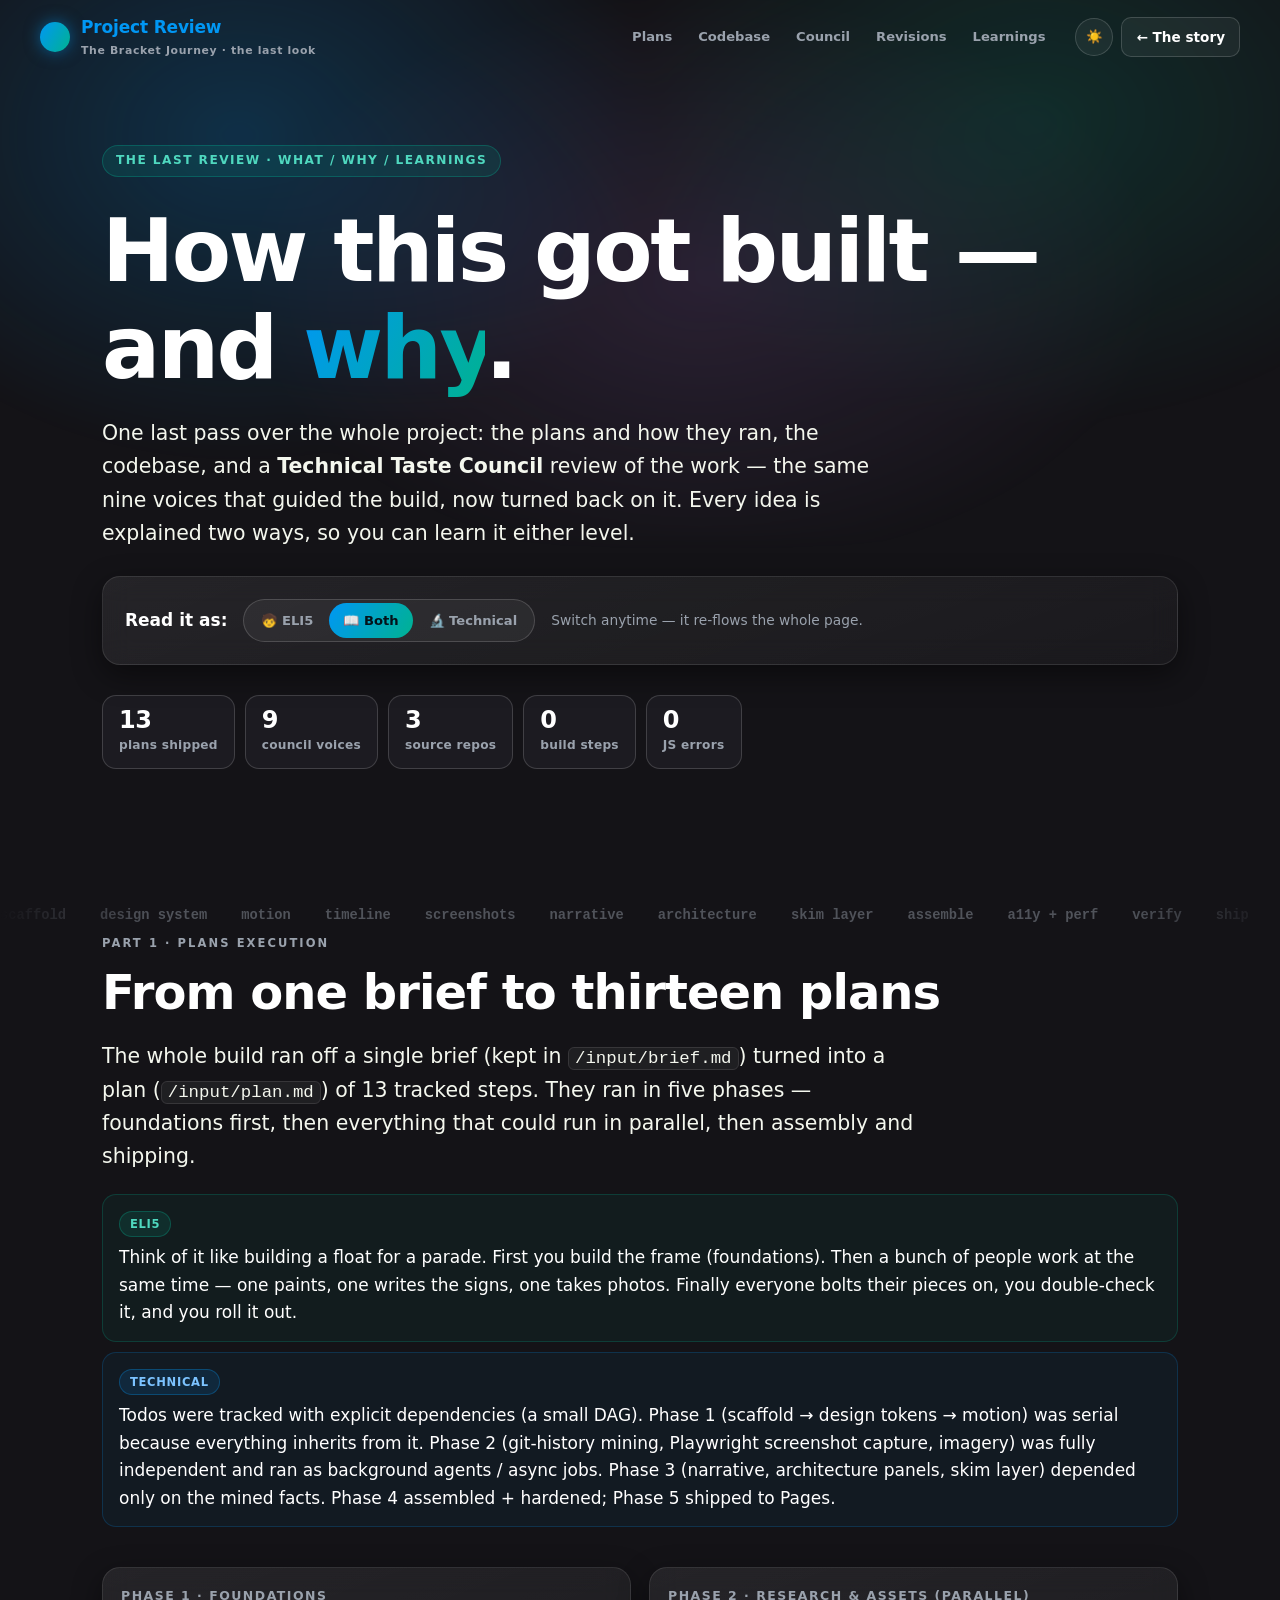
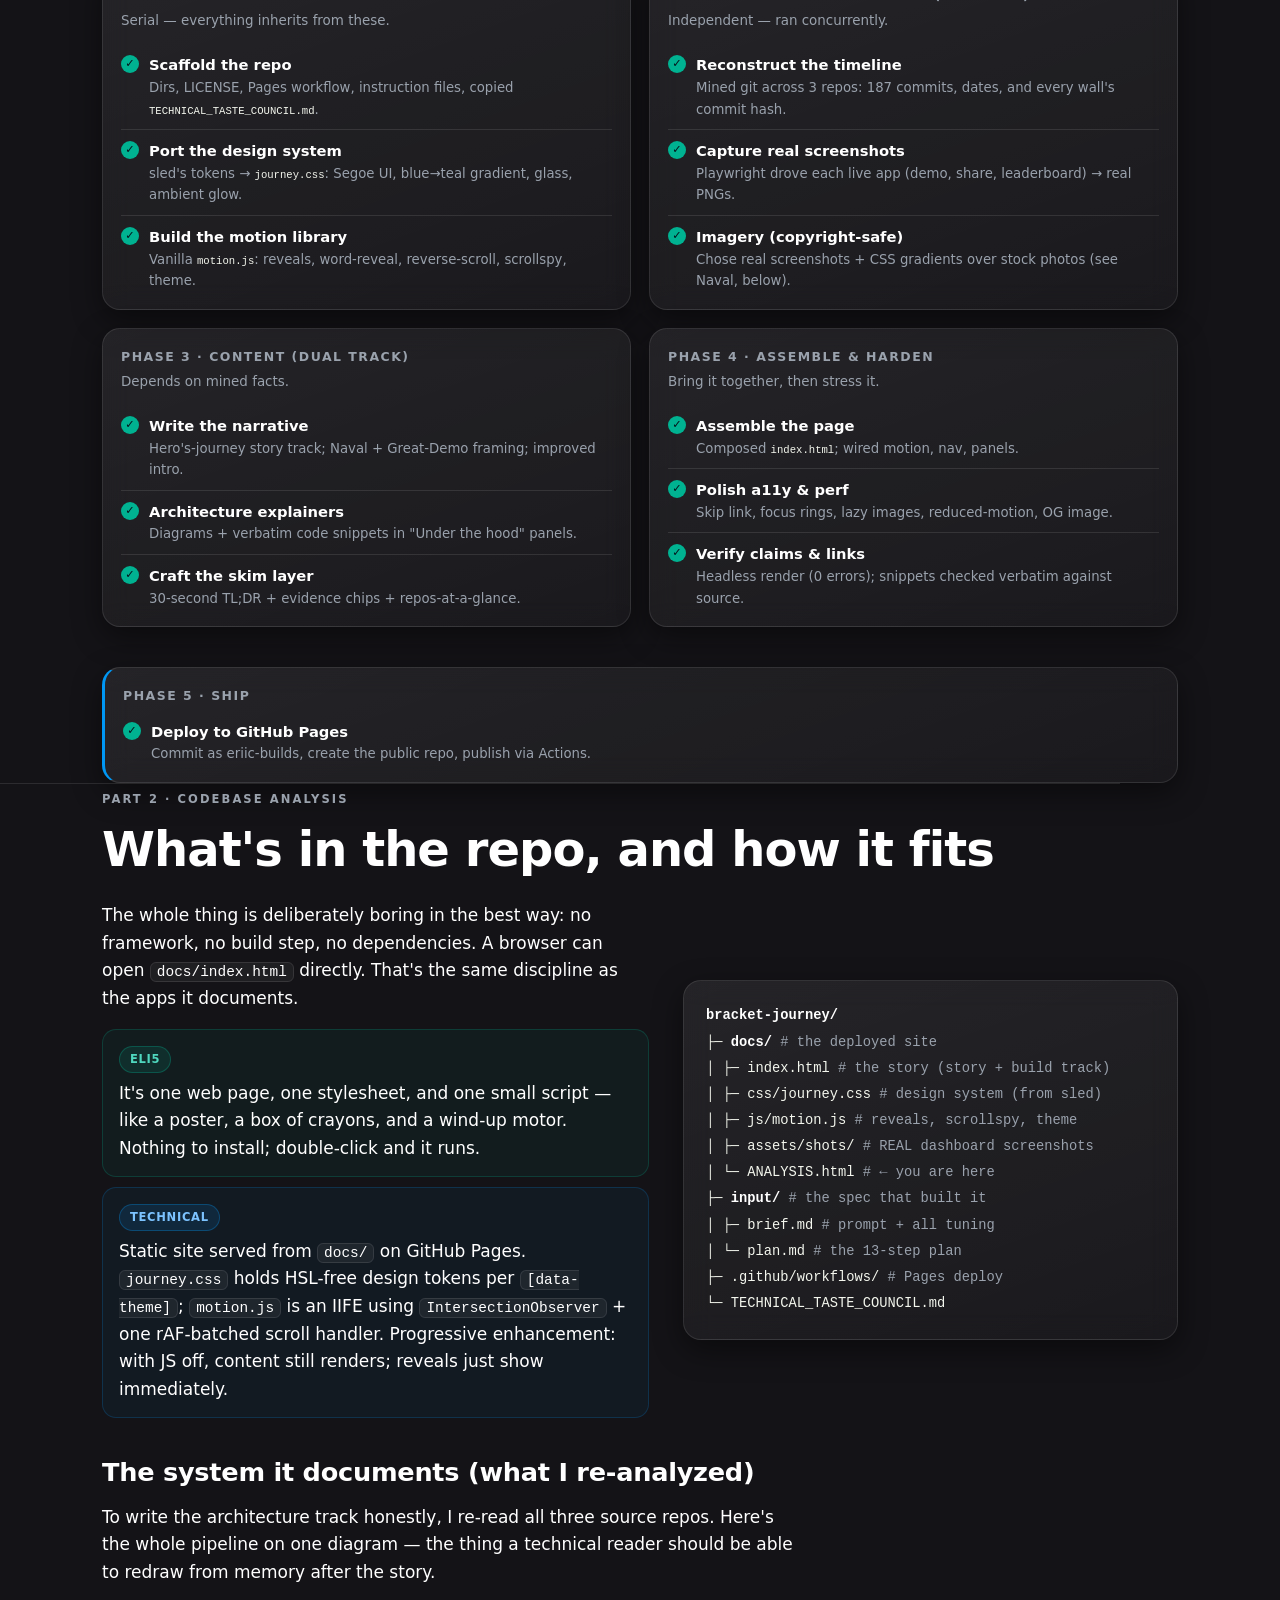
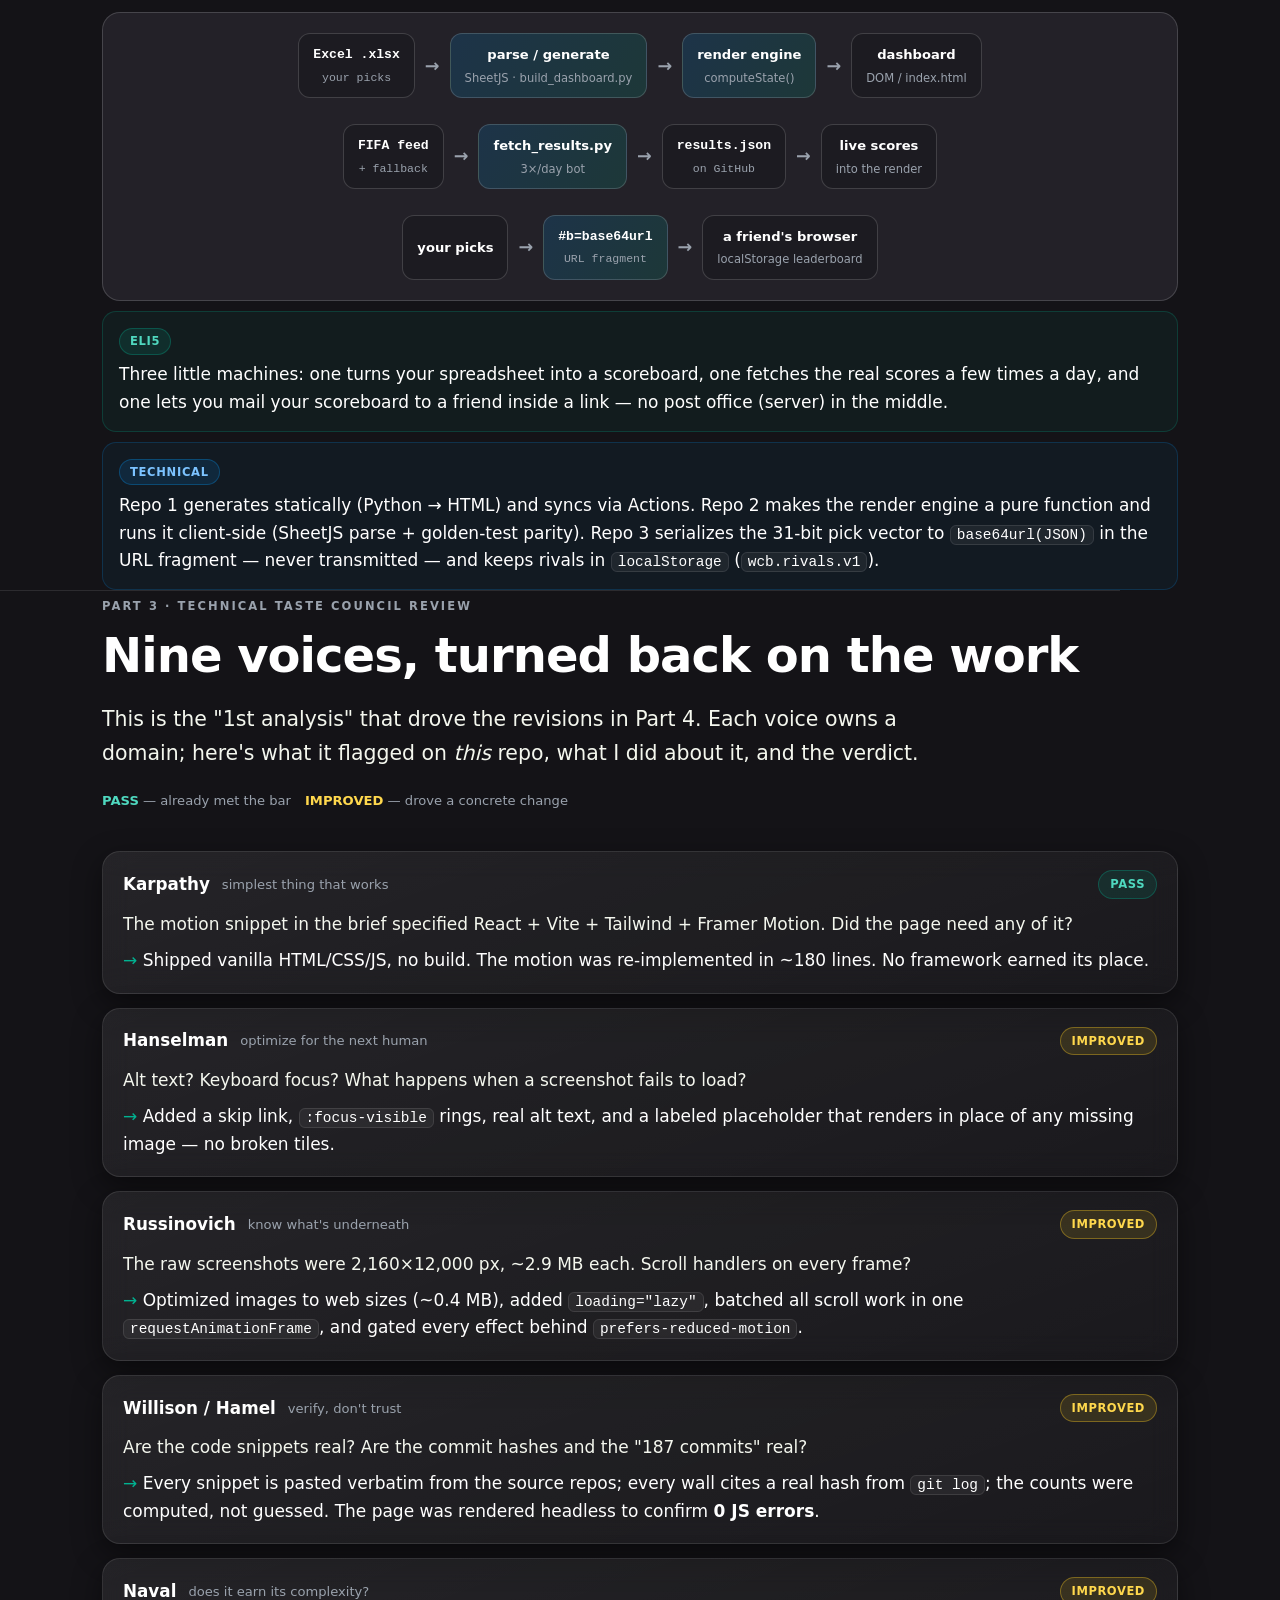
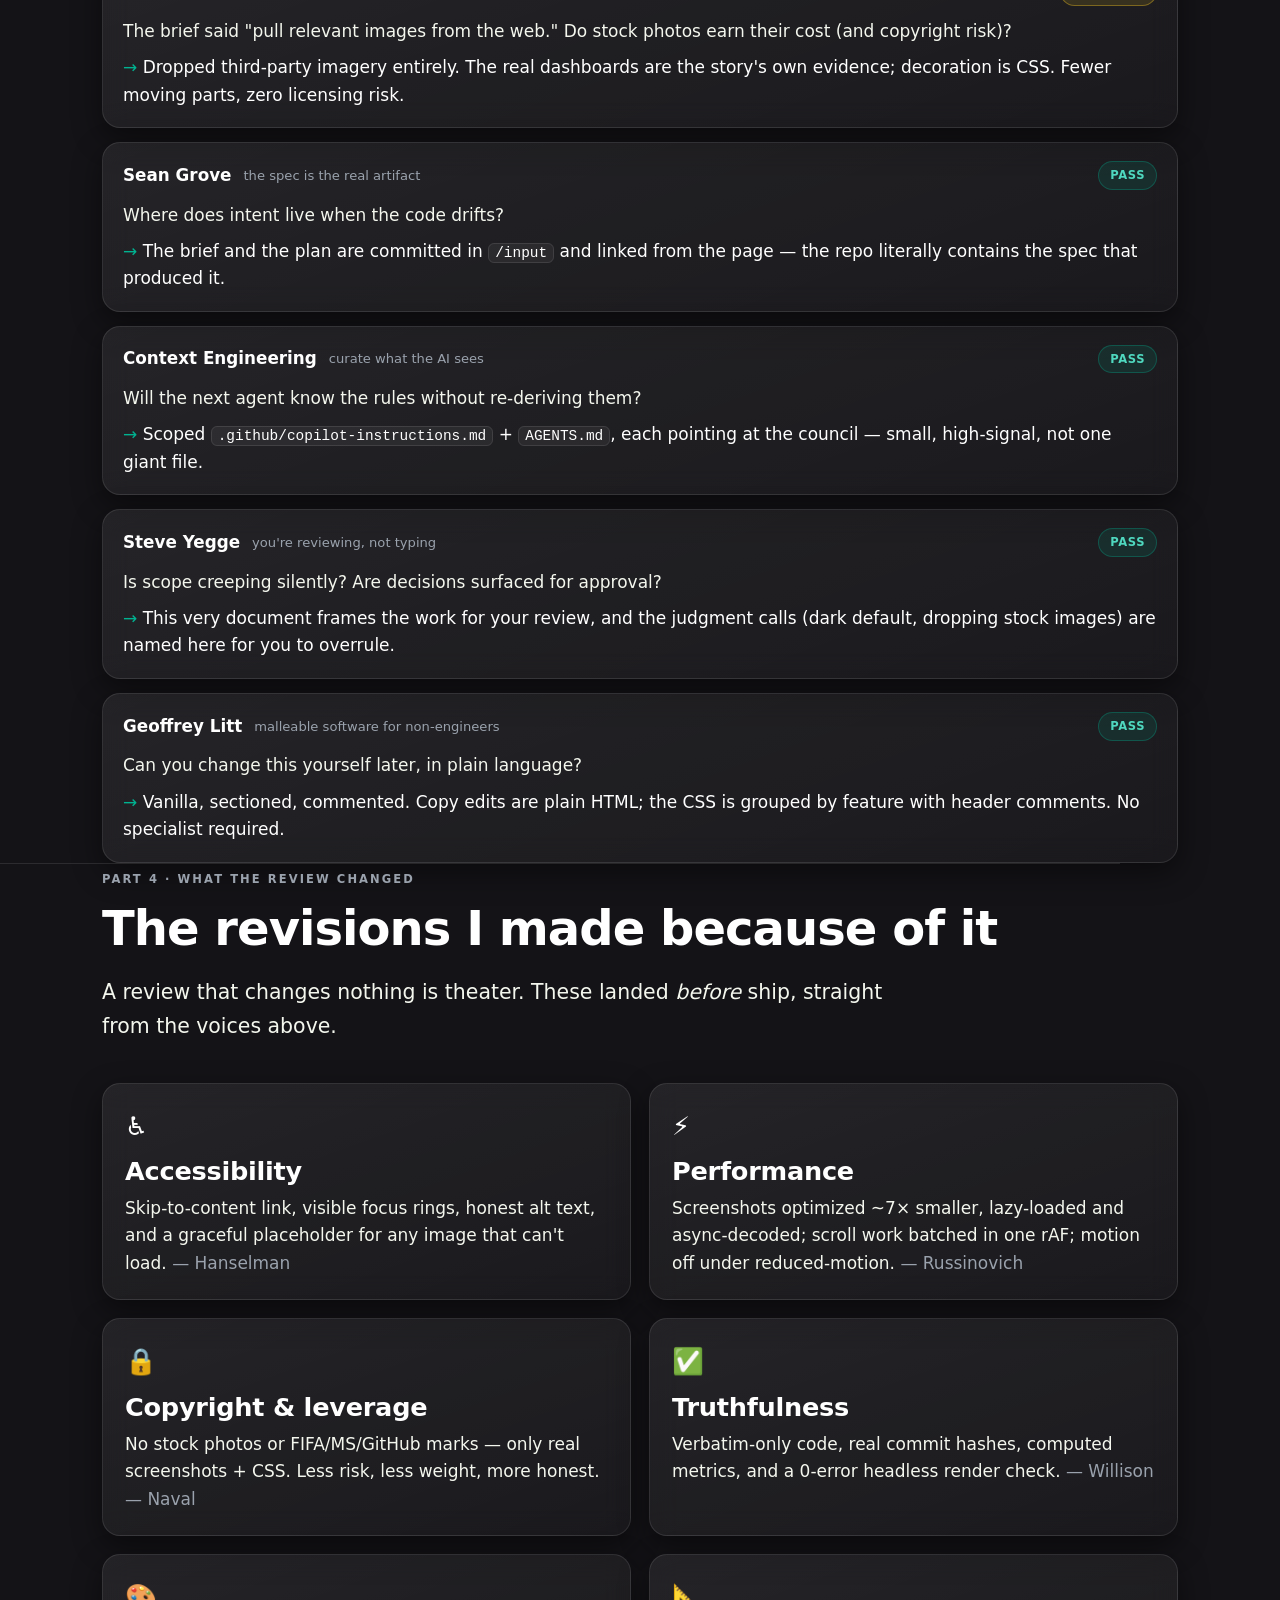
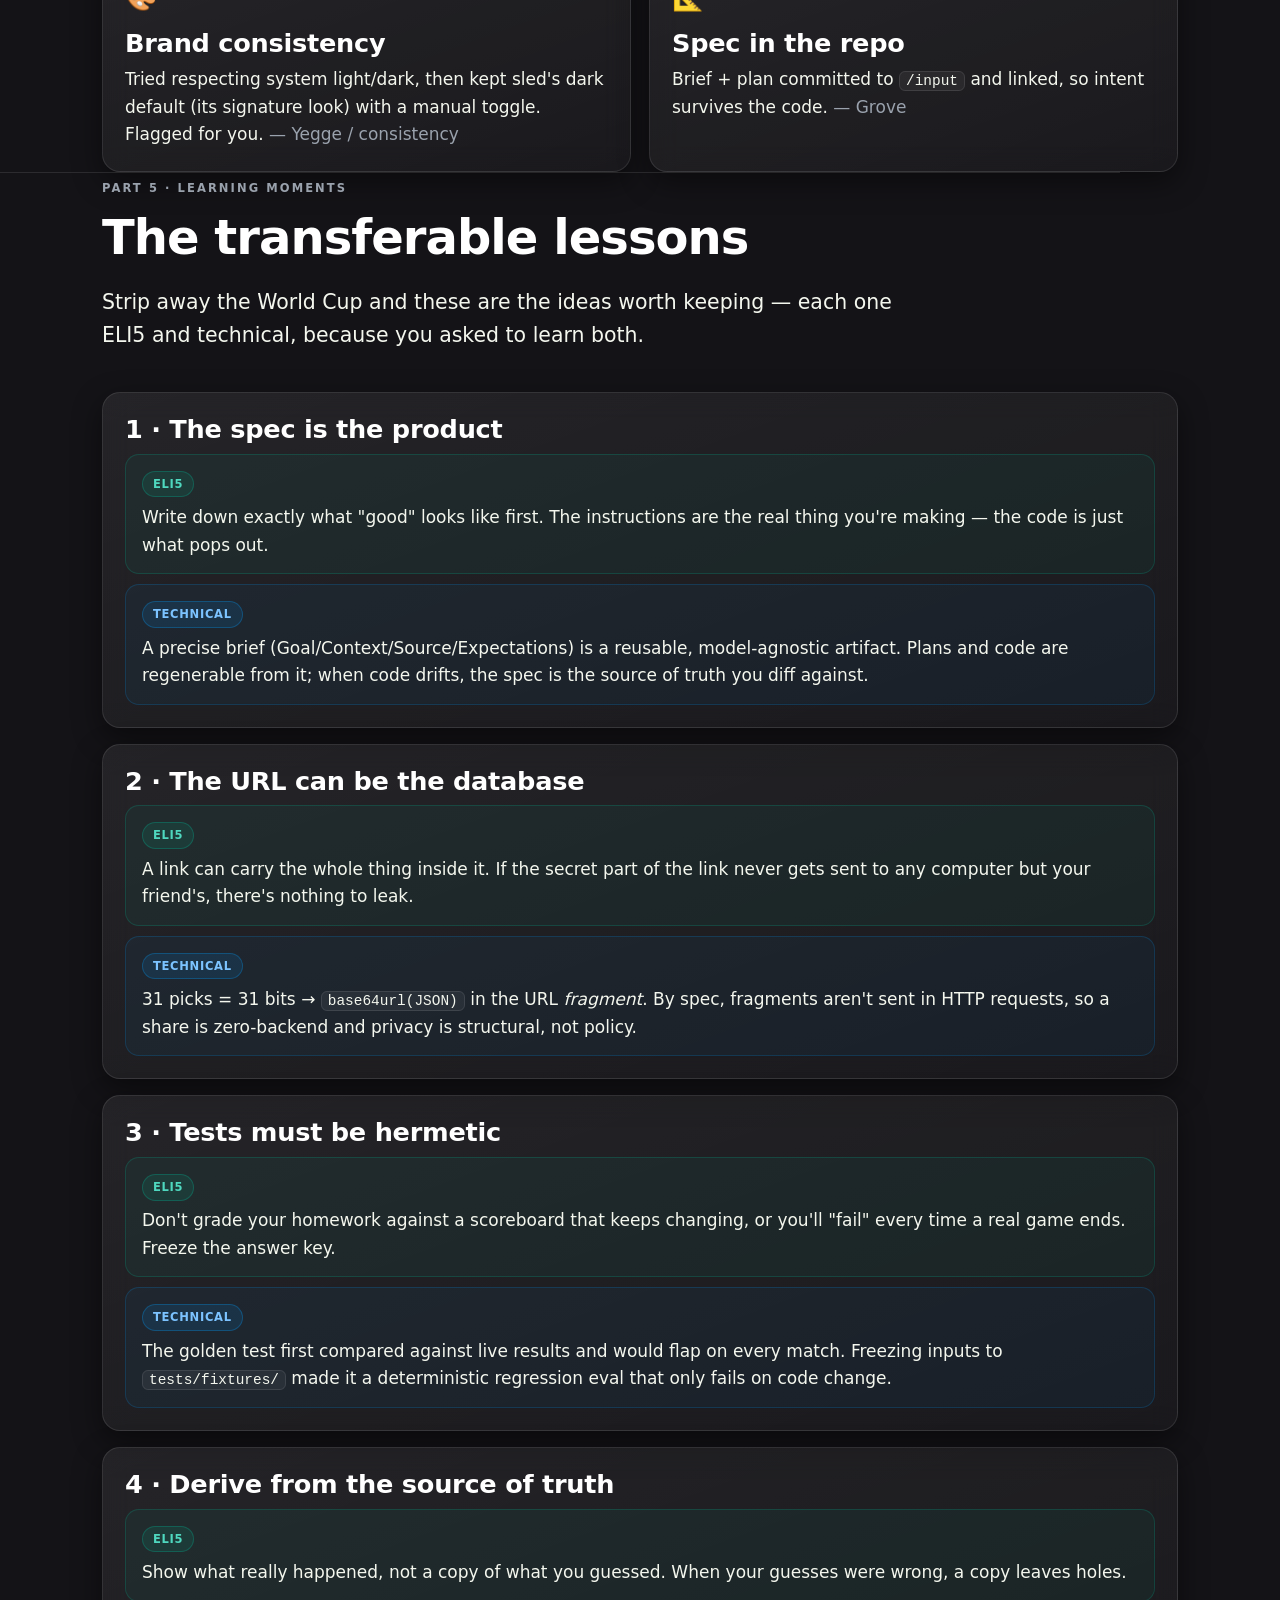
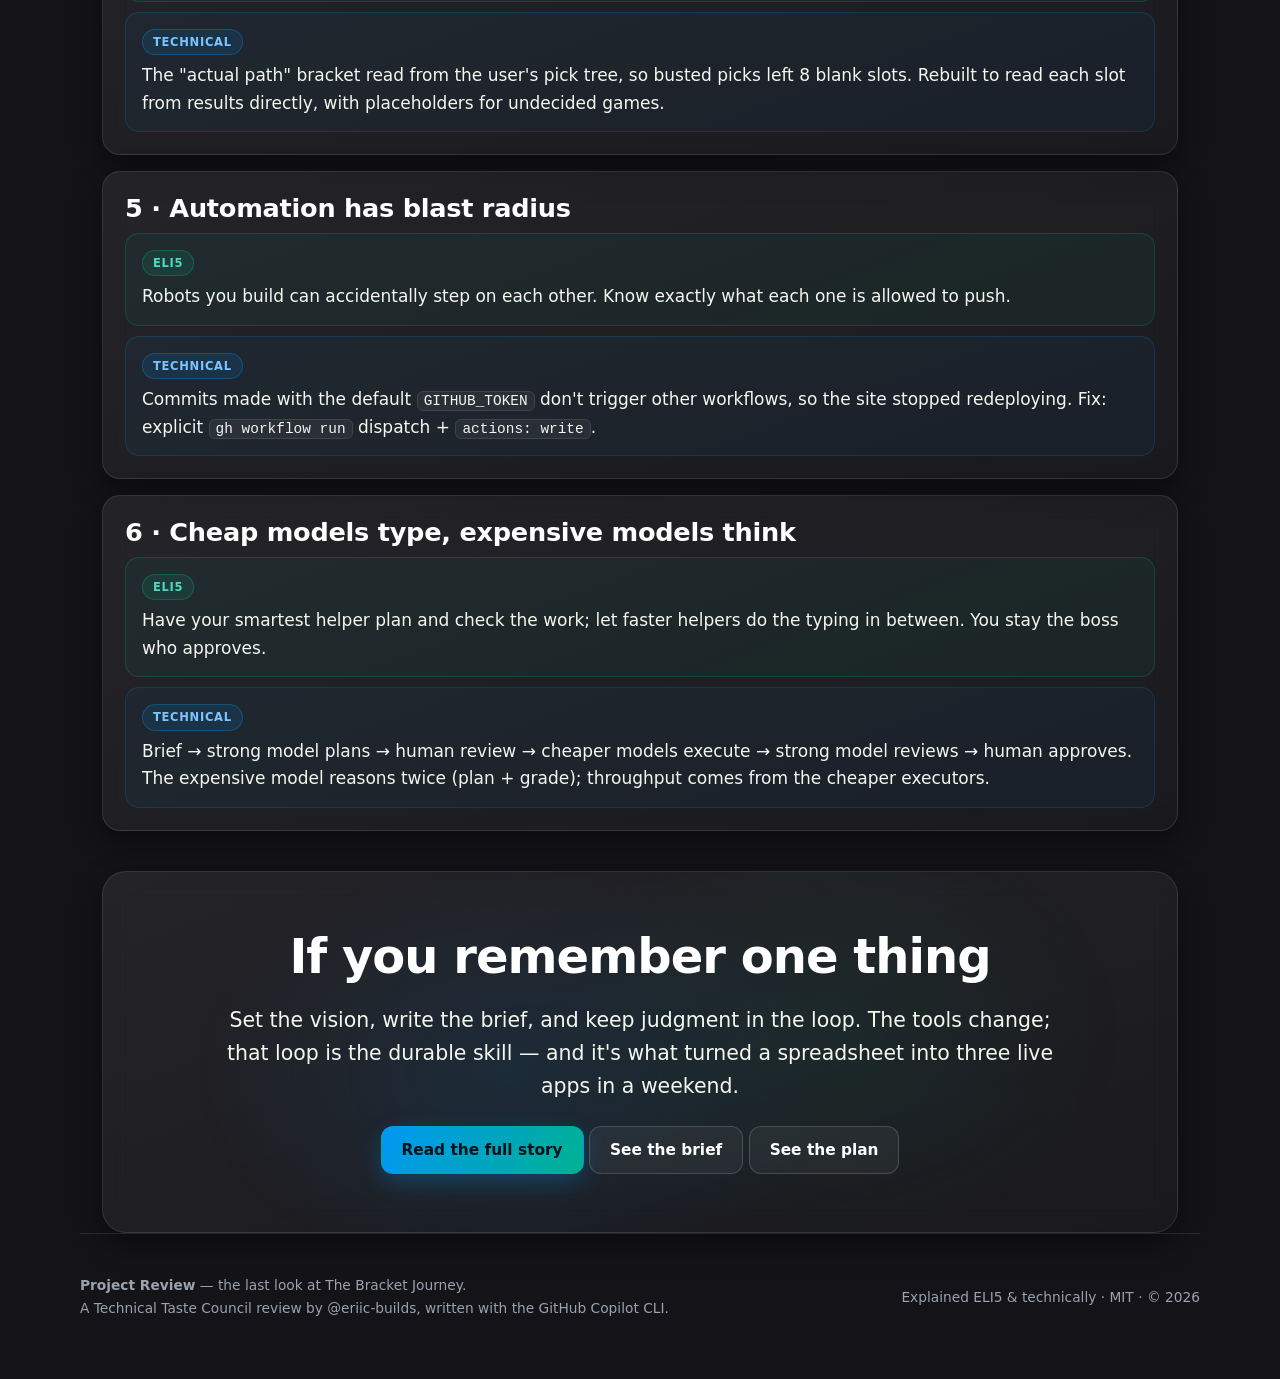
==== docs/ANALYSIS.html @ 43ed0bea "The Bracket Journey — a build story + architecture explainer A single-page, no-build site (GitHub Pa" ====
<!DOCTYPE html>
<html lang="en" data-theme="dark">
<head>
<meta charset="utf-8">
<meta name="viewport" content="width=device-width,initial-scale=1">
<title>Project Review — how The Bracket Journey was built (and why)</title>
<meta name="description" content="A Technical Taste Council review of the bracket-journey build: the plans, the codebase, what changed and why — explained ELI5 and technically.">
<link rel="icon" href="data:image/svg+xml,<svg xmlns=%22http://www.w3.org/2000/svg%22 viewBox=%220 0 100 100%22><text y=%22.9em%22 font-size=%2290%22>🔍</text></svg>">
<link rel="stylesheet" href="css/journey.css">
<style>
/* ---- analysis-only extras (design system comes from journey.css) ---- */
.modebar{display:inline-flex;gap:2px;background:var(--hover);border:1px solid var(--border2);border-radius:999px;padding:3px}
.modebar button{font:inherit;font-weight:700;font-size:.82rem;color:var(--muted);background:transparent;border:0;padding:7px 14px;border-radius:999px;cursor:pointer;transition:.15s}
.modebar button.on{color:#04121a;background:var(--grad)}
body.m-eli5 .tech{display:none}
body.m-tech .eli5{display:none}
.lens{display:inline-flex;align-items:center;gap:7px;font-size:.72rem;font-weight:800;letter-spacing:.06em;text-transform:uppercase;padding:3px 10px;border-radius:999px}
.lens.e{color:var(--win-ink);background:rgba(0,178,145,.12);border:1px solid rgba(0,178,145,.3)}
.lens.t{color:#7cc3ff;background:rgba(0,151,244,.12);border:1px solid rgba(0,151,244,.3)}
.eli5,.tech{border-radius:14px;padding:14px 16px;margin-top:10px}
.eli5{background:rgba(0,178,145,.06);border:1px solid rgba(0,178,145,.22)}
.tech{background:rgba(0,151,244,.05);border:1px solid rgba(0,151,244,.2)}
.eli5 p,.tech p{margin:.4em 0 0}
/* phases */
.phase{border-radius:var(--radius);padding:18px 18px 8px}
.phase h4{margin:0 0 4px;font-size:.78rem;letter-spacing:.12em;text-transform:uppercase;color:var(--muted)}
.phase .pnote{color:var(--muted);font-size:.84rem;margin:0 0 12px}
.todo{display:flex;align-items:flex-start;gap:10px;padding:9px 0;border-top:1px solid var(--border)}
.todo:first-of-type{border-top:0}
.todo .dot{width:18px;height:18px;border-radius:50%;flex:0 0 auto;margin-top:2px;display:grid;place-items:center;font-size:.7rem;font-weight:800}
.todo .dot.done{background:var(--win);color:#04121a}
.todo .tt{font-weight:700;font-size:.92rem}
.todo .td{color:var(--muted);font-size:.83rem}
.todo code{font-family:var(--mono);font-size:.8em;color:var(--text2)}
/* review cards */
.review{padding:18px 20px;border-radius:var(--radius)}
.review+.review{margin-top:14px}
.review .rh{display:flex;align-items:center;gap:12px;flex-wrap:wrap}
.review .rh b{font-size:1.05rem}
.review .dom{color:var(--muted);font-size:.82rem}
.verdict{margin-left:auto;font-size:.72rem;font-weight:800;letter-spacing:.05em;text-transform:uppercase;padding:4px 11px;border-radius:999px}
.verdict.pass{color:var(--win-ink);background:rgba(0,178,145,.12);border:1px solid rgba(0,178,145,.3)}
.verdict.improved{color:var(--gold-ink);background:rgba(255,206,32,.12);border:1px solid rgba(255,206,32,.35)}
.review .said{margin:.7em 0 0;color:var(--text2)}
.review .did{margin:.5em 0 0}
.review .did::before{content:"→ ";color:var(--win)}
.legend2{display:flex;gap:14px;flex-wrap:wrap;margin-top:10px;font-size:.82rem;color:var(--muted)}
.filemap{font-family:var(--mono);font-size:.86rem;line-height:1.9;color:var(--text2)}
.filemap .c{color:var(--muted)}
.filemap b{color:var(--text)}
</style>
</head>
<body class="m-both">
<a class="skip" href="#plans">Skip to the review</a>

<nav class="nav" aria-label="Section navigation">
  <a class="brand" href="#top"><span class="orb" aria-hidden="true"></span>
    <span>Project Review<small>The Bracket Journey · the last look</small></span></a>
  <div class="dots">
    <a href="#plans">Plans</a><a href="#codebase">Codebase</a><a href="#council">Council</a>
    <a href="#revisions">Revisions</a><a href="#learn">Learnings</a>
  </div>
  <div class="navcta">
    <button id="themeBtn" class="iconbtn" type="button" aria-label="Toggle theme">☀️</button>
    <a class="btn ghost sm" href="index.html">← The story</a>
  </div>
</nav>

<!-- HERO -->
<header class="hero wrap" id="top">
  <div class="reveal in">
    <span class="kicker">The last review · what / why / learnings</span>
    <h1 class="mt2">How this got built — and <span class="grad-text">why</span>.</h1>
    <p class="lede maxch">One last pass over the whole project: the plans and how they ran, the
    codebase, and a <b>Technical Taste Council</b> review of the work — the same nine voices that
    guided the build, now turned back on it. Every idea is explained two ways, so you can learn it
    either level.</p>

    <div class="glass card mt2" style="display:flex;align-items:center;gap:16px;flex-wrap:wrap">
      <span style="font-weight:700">Read it as:</span>
      <div class="modebar" role="tablist" aria-label="Explanation depth">
        <button data-mode="eli5" type="button">🧒 ELI5</button>
        <button data-mode="both" class="on" type="button">📖 Both</button>
        <button data-mode="tech" type="button">🔬 Technical</button>
      </div>
      <span class="muted" style="font-size:.86rem">Switch anytime — it re-flows the whole page.</span>
    </div>

    <div class="herostats mt3">
      <div class="stat"><b>13</b><span>plans shipped</span></div>
      <div class="stat"><b>9</b><span>council voices</span></div>
      <div class="stat"><b>3</b><span>source repos</span></div>
      <div class="stat"><b>0</b><span>build steps</span></div>
      <div class="stat"><b>0</b><span>JS errors</span></div>
    </div>
  </div>
</header>

<div class="reverse-strip" aria-hidden="true"><div class="track" data-speed="0.1">
  <span>scaffold</span><span>design system</span><span>motion</span><span>timeline</span>
  <span>screenshots</span><span>narrative</span><span>architecture</span><span>skim layer</span>
  <span>assemble</span><span>a11y + perf</span><span>verify</span><span>ship</span>
  <span>scaffold</span><span>design system</span><span>motion</span><span>timeline</span>
  <span>screenshots</span><span>narrative</span><span>architecture</span><span>skim layer</span>
  <span>assemble</span><span>a11y + perf</span><span>verify</span><span>ship</span>
</div></div>

<!-- ============ PLANS EXECUTION ============ -->
<section class="wrap" id="plans">
  <span class="section-label reveal">Part 1 · Plans execution</span>
  <h2 class="reveal">From one brief to thirteen plans</h2>
  <p class="lede maxch reveal">The whole build ran off a single brief (kept in <code class="inline">/input/brief.md</code>)
  turned into a plan (<code class="inline">/input/plan.md</code>) of 13 tracked steps. They ran in
  five phases — foundations first, then everything that could run in parallel, then assembly and
  shipping.</p>

  <div class="eli5 reveal"><span class="lens e">ELI5</span>
    <p>Think of it like building a float for a parade. First you build the frame (foundations).
    Then a bunch of people work at the same time — one paints, one writes the signs, one takes
    photos. Finally everyone bolts their pieces on, you double-check it, and you roll it out.</p></div>
  <div class="tech reveal"><span class="lens t">Technical</span>
    <p>Todos were tracked with explicit dependencies (a small DAG). Phase 1 (scaffold → design
    tokens → motion) was serial because everything inherits from it. Phase 2 (git-history mining,
    Playwright screenshot capture, imagery) was fully independent and ran as background agents /
    async jobs. Phase 3 (narrative, architecture panels, skim layer) depended only on the mined
    facts. Phase 4 assembled + hardened; Phase 5 shipped to Pages.</p></div>

  <div class="grid g2 mt3">
    <div class="phase glass reveal">
      <h4>Phase 1 · Foundations</h4><p class="pnote">Serial — everything inherits from these.</p>
      <div class="todo"><span class="dot done">✓</span><div><div class="tt">Scaffold the repo</div><div class="td">Dirs, LICENSE, Pages workflow, instruction files, copied <code>TECHNICAL_TASTE_COUNCIL.md</code>.</div></div></div>
      <div class="todo"><span class="dot done">✓</span><div><div class="tt">Port the design system</div><div class="td">sled's tokens → <code>journey.css</code>: Segoe UI, blue→teal gradient, glass, ambient glow.</div></div></div>
      <div class="todo"><span class="dot done">✓</span><div><div class="tt">Build the motion library</div><div class="td">Vanilla <code>motion.js</code>: reveals, word-reveal, reverse-scroll, scrollspy, theme.</div></div></div>
    </div>
    <div class="phase glass reveal d1">
      <h4>Phase 2 · Research &amp; assets (parallel)</h4><p class="pnote">Independent — ran concurrently.</p>
      <div class="todo"><span class="dot done">✓</span><div><div class="tt">Reconstruct the timeline</div><div class="td">Mined git across 3 repos: 187 commits, dates, and every wall's commit hash.</div></div></div>
      <div class="todo"><span class="dot done">✓</span><div><div class="tt">Capture real screenshots</div><div class="td">Playwright drove each live app (demo, share, leaderboard) → real PNGs.</div></div></div>
      <div class="todo"><span class="dot done">✓</span><div><div class="tt">Imagery (copyright-safe)</div><div class="td">Chose real screenshots + CSS gradients over stock photos (see Naval, below).</div></div></div>
    </div>
    <div class="phase glass reveal">
      <h4>Phase 3 · Content (dual track)</h4><p class="pnote">Depends on mined facts.</p>
      <div class="todo"><span class="dot done">✓</span><div><div class="tt">Write the narrative</div><div class="td">Hero's-journey story track; Naval + Great-Demo framing; improved intro.</div></div></div>
      <div class="todo"><span class="dot done">✓</span><div><div class="tt">Architecture explainers</div><div class="td">Diagrams + verbatim code snippets in "Under the hood" panels.</div></div></div>
      <div class="todo"><span class="dot done">✓</span><div><div class="tt">Craft the skim layer</div><div class="td">30-second TL;DR + evidence chips + repos-at-a-glance.</div></div></div>
    </div>
    <div class="phase glass reveal d1">
      <h4>Phase 4 · Assemble &amp; harden</h4><p class="pnote">Bring it together, then stress it.</p>
      <div class="todo"><span class="dot done">✓</span><div><div class="tt">Assemble the page</div><div class="td">Composed <code>index.html</code>; wired motion, nav, panels.</div></div></div>
      <div class="todo"><span class="dot done">✓</span><div><div class="tt">Polish a11y &amp; perf</div><div class="td">Skip link, focus rings, lazy images, reduced-motion, OG image.</div></div></div>
      <div class="todo"><span class="dot done">✓</span><div><div class="tt">Verify claims &amp; links</div><div class="td">Headless render (0 errors); snippets checked verbatim against source.</div></div></div>
    </div>
  </div>
  <div class="phase glass reveal mt3" style="border-left:3px solid var(--blue)">
    <h4>Phase 5 · Ship</h4>
    <div class="todo"><span class="dot done">✓</span><div><div class="tt">Deploy to GitHub Pages</div><div class="td">Commit as eriic-builds, create the public repo, publish via Actions.</div></div></div>
  </div>
</section>

<hr class="hr wrap">

<!-- ============ CODEBASE ANALYSIS ============ -->
<section class="wrap" id="codebase">
  <span class="section-label reveal">Part 2 · Codebase analysis</span>
  <h2 class="reveal">What's in the repo, and how it fits</h2>

  <div class="split mt2">
    <div class="reveal">
      <p class="mt0">The whole thing is deliberately boring in the best way: no framework, no
      build step, no dependencies. A browser can open <code class="inline">docs/index.html</code>
      directly. That's the same discipline as the apps it documents.</p>
      <div class="eli5"><span class="lens e">ELI5</span><p>It's one web page, one stylesheet, and
      one small script — like a poster, a box of crayons, and a wind-up motor. Nothing to install;
      double-click and it runs.</p></div>
      <div class="tech"><span class="lens t">Technical</span><p>Static site served from
      <code class="inline">docs/</code> on GitHub Pages. <code class="inline">journey.css</code>
      holds HSL-free design tokens per <code class="inline">[data-theme]</code>;
      <code class="inline">motion.js</code> is an IIFE using <code class="inline">IntersectionObserver</code>
      + one rAF-batched scroll handler. Progressive enhancement: with JS off, content still renders;
      reveals just show immediately.</p></div>
    </div>
    <div class="glass card reveal d1">
      <div class="filemap">
<b>bracket-journey/</b><br>
├─ <b>docs/</b>              <span class="c"># the deployed site</span><br>
│  ├─ index.html       <span class="c"># the story (story + build track)</span><br>
│  ├─ css/journey.css  <span class="c"># design system (from sled)</span><br>
│  ├─ js/motion.js     <span class="c"># reveals, scrollspy, theme</span><br>
│  ├─ assets/shots/    <span class="c"># REAL dashboard screenshots</span><br>
│  └─ ANALYSIS.html    <span class="c"># ← you are here</span><br>
├─ <b>input/</b>             <span class="c"># the spec that built it</span><br>
│  ├─ brief.md         <span class="c"># prompt + all tuning</span><br>
│  └─ plan.md          <span class="c"># the 13-step plan</span><br>
├─ .github/workflows/  <span class="c"># Pages deploy</span><br>
└─ TECHNICAL_TASTE_COUNCIL.md
      </div>
    </div>
  </div>

  <h3 class="mt3 reveal">The system it documents (what I re-analyzed)</h3>
  <p class="maxch reveal">To write the architecture track honestly, I re-read all three source repos.
  Here's the whole pipeline on one diagram — the thing a technical reader should be able to redraw
  from memory after the story.</p>
  <div class="diagram mt2 reveal">
    <div class="flow">
      <div class="node mono">Excel .xlsx<small>your picks</small></div>
      <div class="arrow">→</div>
      <div class="node accent">parse / generate<small>SheetJS · build_dashboard.py</small></div>
      <div class="arrow">→</div>
      <div class="node accent">render engine<small>computeState()</small></div>
      <div class="arrow">→</div>
      <div class="node">dashboard<small>DOM / index.html</small></div>
    </div>
    <div class="flow mt2">
      <div class="node mono">FIFA feed<small>+ fallback</small></div>
      <div class="arrow">→</div>
      <div class="node accent">fetch_results.py<small>3×/day bot</small></div>
      <div class="arrow">→</div>
      <div class="node mono">results.json<small>on GitHub</small></div>
      <div class="arrow">→</div>
      <div class="node">live scores<small>into the render</small></div>
    </div>
    <div class="flow mt2">
      <div class="node">your picks</div>
      <div class="arrow">→</div>
      <div class="node accent mono">#b=base64url<small>URL fragment</small></div>
      <div class="arrow">→</div>
      <div class="node">a friend's browser<small>localStorage leaderboard</small></div>
    </div>
  </div>
  <div class="eli5 reveal"><span class="lens e">ELI5</span><p>Three little machines: one turns your
  spreadsheet into a scoreboard, one fetches the real scores a few times a day, and one lets you
  mail your scoreboard to a friend inside a link — no post office (server) in the middle.</p></div>
  <div class="tech reveal"><span class="lens t">Technical</span><p>Repo 1 generates statically
  (Python → HTML) and syncs via Actions. Repo 2 makes the render engine a pure function and runs
  it client-side (SheetJS parse + golden-test parity). Repo 3 serializes the 31-bit pick vector to
  <code class="inline">base64url(JSON)</code> in the URL fragment — never transmitted — and keeps
  rivals in <code class="inline">localStorage</code> (<code class="inline">wcb.rivals.v1</code>).</p></div>
</section>

<hr class="hr wrap">

<!-- ============ COUNCIL REVIEW ============ -->
<section class="wrap" id="council">
  <span class="section-label reveal">Part 3 · Technical Taste Council review</span>
  <h2 class="reveal">Nine voices, turned back on the work</h2>
  <p class="lede maxch reveal">This is the "1st analysis" that drove the revisions in Part 4. Each
  voice owns a domain; here's what it flagged on <em>this</em> repo, what I did about it, and the
  verdict.</p>
  <div class="legend2 reveal">
    <span><b style="color:var(--win-ink)">PASS</b> — already met the bar</span>
    <span><b style="color:var(--gold-ink)">IMPROVED</b> — drove a concrete change</span>
  </div>

  <div class="mt3">
    <div class="review glass reveal"><div class="rh"><b>Karpathy</b><span class="dom">simplest thing that works</span><span class="verdict pass">Pass</span></div>
      <p class="said">The motion snippet in the brief specified React + Vite + Tailwind + Framer Motion. Did the page need any of it?</p>
      <p class="did">Shipped vanilla HTML/CSS/JS, no build. The motion was re-implemented in ~180 lines. No framework earned its place.</p></div>

    <div class="review glass reveal"><div class="rh"><b>Hanselman</b><span class="dom">optimize for the next human</span><span class="verdict improved">Improved</span></div>
      <p class="said">Alt text? Keyboard focus? What happens when a screenshot fails to load?</p>
      <p class="did">Added a skip link, <code class="inline">:focus-visible</code> rings, real alt text, and a labeled placeholder that renders in place of any missing image — no broken tiles.</p></div>

    <div class="review glass reveal"><div class="rh"><b>Russinovich</b><span class="dom">know what's underneath</span><span class="verdict improved">Improved</span></div>
      <p class="said">The raw screenshots were 2,160×12,000 px, ~2.9&nbsp;MB each. Scroll handlers on every frame?</p>
      <p class="did">Optimized images to web sizes (~0.4&nbsp;MB), added <code class="inline">loading="lazy"</code>, batched all scroll work in one <code class="inline">requestAnimationFrame</code>, and gated every effect behind <code class="inline">prefers-reduced-motion</code>.</p></div>

    <div class="review glass reveal"><div class="rh"><b>Willison / Hamel</b><span class="dom">verify, don't trust</span><span class="verdict improved">Improved</span></div>
      <p class="said">Are the code snippets real? Are the commit hashes and the "187 commits" real?</p>
      <p class="did">Every snippet is pasted verbatim from the source repos; every wall cites a real hash from <code class="inline">git log</code>; the counts were computed, not guessed. The page was rendered headless to confirm <b>0 JS errors</b>.</p></div>

    <div class="review glass reveal"><div class="rh"><b>Naval</b><span class="dom">does it earn its complexity?</span><span class="verdict improved">Improved</span></div>
      <p class="said">The brief said "pull relevant images from the web." Do stock photos earn their cost (and copyright risk)?</p>
      <p class="did">Dropped third-party imagery entirely. The real dashboards are the story's own evidence; decoration is CSS. Fewer moving parts, zero licensing risk.</p></div>

    <div class="review glass reveal"><div class="rh"><b>Sean Grove</b><span class="dom">the spec is the real artifact</span><span class="verdict pass">Pass</span></div>
      <p class="said">Where does intent live when the code drifts?</p>
      <p class="did">The brief and the plan are committed in <code class="inline">/input</code> and linked from the page — the repo literally contains the spec that produced it.</p></div>

    <div class="review glass reveal"><div class="rh"><b>Context Engineering</b><span class="dom">curate what the AI sees</span><span class="verdict pass">Pass</span></div>
      <p class="said">Will the next agent know the rules without re-deriving them?</p>
      <p class="did">Scoped <code class="inline">.github/copilot-instructions.md</code> + <code class="inline">AGENTS.md</code>, each pointing at the council — small, high-signal, not one giant file.</p></div>

    <div class="review glass reveal"><div class="rh"><b>Steve Yegge</b><span class="dom">you're reviewing, not typing</span><span class="verdict pass">Pass</span></div>
      <p class="said">Is scope creeping silently? Are decisions surfaced for approval?</p>
      <p class="did">This very document frames the work for your review, and the judgment calls (dark default, dropping stock images) are named here for you to overrule.</p></div>

    <div class="review glass reveal"><div class="rh"><b>Geoffrey Litt</b><span class="dom">malleable software for non-engineers</span><span class="verdict pass">Pass</span></div>
      <p class="said">Can you change this yourself later, in plain language?</p>
      <p class="did">Vanilla, sectioned, commented. Copy edits are plain HTML; the CSS is grouped by feature with header comments. No specialist required.</p></div>
  </div>
</section>

<hr class="hr wrap">

<!-- ============ REVISIONS ============ -->
<section class="wrap" id="revisions">
  <span class="section-label reveal">Part 4 · What the review changed</span>
  <h2 class="reveal">The revisions I made because of it</h2>
  <p class="lede maxch reveal">A review that changes nothing is theater. These landed <em>before</em>
  ship, straight from the voices above.</p>
  <div class="grid g2 mt3">
    <div class="card glass reveal"><span class="ic">♿</span><h3>Accessibility</h3><p>Skip-to-content link, visible focus rings, honest alt text, and a graceful placeholder for any image that can't load. <span class="muted">— Hanselman</span></p></div>
    <div class="card glass reveal d1"><span class="ic">⚡</span><h3>Performance</h3><p>Screenshots optimized ~7× smaller, lazy-loaded and async-decoded; scroll work batched in one rAF; motion off under reduced-motion. <span class="muted">— Russinovich</span></p></div>
    <div class="card glass reveal"><span class="ic">🔒</span><h3>Copyright &amp; leverage</h3><p>No stock photos or FIFA/MS/GitHub marks — only real screenshots + CSS. Less risk, less weight, more honest. <span class="muted">— Naval</span></p></div>
    <div class="card glass reveal d1"><span class="ic">✅</span><h3>Truthfulness</h3><p>Verbatim-only code, real commit hashes, computed metrics, and a 0-error headless render check. <span class="muted">— Willison</span></p></div>
    <div class="card glass reveal"><span class="ic">🎨</span><h3>Brand consistency</h3><p>Tried respecting system light/dark, then kept sled's dark default (its signature look) with a manual toggle. Flagged for you. <span class="muted">— Yegge / consistency</span></p></div>
    <div class="card glass reveal d1"><span class="ic">📐</span><h3>Spec in the repo</h3><p>Brief + plan committed to <code class="inline">/input</code> and linked, so intent survives the code. <span class="muted">— Grove</span></p></div>
  </div>
</section>

<hr class="hr wrap">

<!-- ============ LEARNINGS ============ -->
<section class="wrap" id="learn">
  <span class="section-label reveal">Part 5 · Learning moments</span>
  <h2 class="reveal">The transferable lessons</h2>
  <p class="lede maxch reveal">Strip away the World Cup and these are the ideas worth keeping —
  each one ELI5 and technical, because you asked to learn both.</p>

  <div class="mt3 grid" style="gap:16px">
    <div class="glass card reveal"><h3>1 · The spec is the product</h3>
      <div class="eli5"><span class="lens e">ELI5</span><p>Write down exactly what "good" looks like first. The instructions are the real thing you're making — the code is just what pops out.</p></div>
      <div class="tech"><span class="lens t">Technical</span><p>A precise brief (Goal/Context/Source/Expectations) is a reusable, model-agnostic artifact. Plans and code are regenerable from it; when code drifts, the spec is the source of truth you diff against.</p></div>
    </div>
    <div class="glass card reveal"><h3>2 · The URL can be the database</h3>
      <div class="eli5"><span class="lens e">ELI5</span><p>A link can carry the whole thing inside it. If the secret part of the link never gets sent to any computer but your friend's, there's nothing to leak.</p></div>
      <div class="tech"><span class="lens t">Technical</span><p>31 picks = 31 bits → <code class="inline">base64url(JSON)</code> in the URL <em>fragment</em>. By spec, fragments aren't sent in HTTP requests, so a share is zero-backend and privacy is structural, not policy.</p></div>
    </div>
    <div class="glass card reveal"><h3>3 · Tests must be hermetic</h3>
      <div class="eli5"><span class="lens e">ELI5</span><p>Don't grade your homework against a scoreboard that keeps changing, or you'll "fail" every time a real game ends. Freeze the answer key.</p></div>
      <div class="tech"><span class="lens t">Technical</span><p>The golden test first compared against live results and would flap on every match. Freezing inputs to <code class="inline">tests/fixtures/</code> made it a deterministic regression eval that only fails on code change.</p></div>
    </div>
    <div class="glass card reveal"><h3>4 · Derive from the source of truth</h3>
      <div class="eli5"><span class="lens e">ELI5</span><p>Show what really happened, not a copy of what you guessed. When your guesses were wrong, a copy leaves holes.</p></div>
      <div class="tech"><span class="lens t">Technical</span><p>The "actual path" bracket read from the user's pick tree, so busted picks left 8 blank slots. Rebuilt to read each slot from results directly, with placeholders for undecided games.</p></div>
    </div>
    <div class="glass card reveal"><h3>5 · Automation has blast radius</h3>
      <div class="eli5"><span class="lens e">ELI5</span><p>Robots you build can accidentally step on each other. Know exactly what each one is allowed to push.</p></div>
      <div class="tech"><span class="lens t">Technical</span><p>Commits made with the default <code class="inline">GITHUB_TOKEN</code> don't trigger other workflows, so the site stopped redeploying. Fix: explicit <code class="inline">gh workflow run</code> dispatch + <code class="inline">actions: write</code>.</p></div>
    </div>
    <div class="glass card reveal"><h3>6 · Cheap models type, expensive models think</h3>
      <div class="eli5"><span class="lens e">ELI5</span><p>Have your smartest helper plan and check the work; let faster helpers do the typing in between. You stay the boss who approves.</p></div>
      <div class="tech"><span class="lens t">Technical</span><p>Brief → strong model plans → human review → cheaper models execute → strong model reviews → human approves. The expensive model reasons twice (plan + grade); throughput comes from the cheaper executors.</p></div>
    </div>
  </div>

  <div class="cta glass reveal mt3">
    <h2>If you remember one thing</h2>
    <p class="lede maxch center">Set the vision, write the brief, and keep judgment in the loop.
    The tools change; that loop is the durable skill — and it's what turned a spreadsheet into
    three live apps in a weekend.</p>
    <div class="cta-row" style="justify-content:center;margin-top:22px">
      <a class="btn primary" href="index.html">Read the full story</a>
      <a class="btn ghost" href="input/brief.md">See the brief</a>
      <a class="btn ghost" href="input/plan.md">See the plan</a>
    </div>
  </div>
</section>

<footer class="footer wrap">
  <div class="frow">
    <div><b>Project Review</b> — the last look at The Bracket Journey.<br>
      <span class="muted">A Technical Taste Council review by <a href="https://github.com/eriic-builds" target="_blank" rel="noopener">@eriic-builds</a>, written with the GitHub Copilot CLI.</span></div>
    <div class="muted" style="text-align:right">Explained ELI5 &amp; technically · MIT · © 2026</div>
  </div>
</footer>

<script src="js/motion.js"></script>
<script>
(function(){
  var modes=["eli5","both","tech"];
  var btns=document.querySelectorAll(".modebar button");
  function set(m){
    document.body.classList.remove("m-eli5","m-both","m-tech");
    document.body.classList.add("m-"+m);
    btns.forEach(function(b){b.classList.toggle("on",b.dataset.mode===m);});
    try{localStorage.setItem("bj.mode",m);}catch(e){}
  }
  try{var s=localStorage.getItem("bj.mode"); if(s&&modes.indexOf(s)>=0) set(s);}catch(e){}
  btns.forEach(function(b){b.addEventListener("click",function(){set(b.dataset.mode);});});
})();
</script>
</body>
</html>
---- docs/css/journey.css ----
/* ============================================================================
   bracket-journey — design system
   Ported from sled-mywcbracket/docs/css/dashboard.css so the build story shares
   the app's visual identity: Segoe UI, the blue->teal gradient, glassmorphism,
   the ambient radial glow. Dark default, light toggle. No build step, no deps.
   ============================================================================ */

:root{
  /* brand palette (from sled) */
  --blue:#0097F4; --purple:#CB85FF; --pink:#FF32A3; --orange:#FFA200;
  --yellow:#FFCE20; --green:#9BC72A; --teal:#00B291; --red:#E5484D;
  --grad:linear-gradient(120deg,#0097F4,#00B291);
  --grad-soft:linear-gradient(120deg,rgba(0,151,244,.16),rgba(0,178,145,.16));
  --radius:18px; --radius-sm:12px; --radius-lg:24px;
  --fstack:"Segoe UI","Segoe Sans Display",system-ui,-apple-system,"Helvetica Neue",Arial,sans-serif;
  --mono:ui-monospace,"SFMono-Regular","SF Mono","Cascadia Code","Consolas","Liberation Mono",monospace;
  --maxw:1120px;
}

html[data-theme="dark"]{
  color-scheme:dark;
  --bg:#141317; --panel:#1c1b21; --panel2:#232128;
  --text:#FFFFFF; --text2:#F4F7EE; --muted:#9aa2ad;
  --border:rgba(255,255,255,.10); --border2:rgba(255,255,255,.16);
  --glass:linear-gradient(160deg,rgba(255,255,255,.075),rgba(255,255,255,.028));
  --shadow:0 10px 30px rgba(0,0,0,.45); --shadow-lg:0 24px 60px rgba(0,0,0,.55);
  --hover:rgba(255,255,255,.05);
  --gold:#FFCE20; --gold-ink:#FFD84D; --win:#00B291; --win-ink:#4fd8bf; --lose-ink:#f2757a;
  --g1:rgba(0,151,244,.22); --g2:rgba(0,178,145,.16); --g3:rgba(203,133,255,.12);
  --code-bg:#0f0e12;
}
html[data-theme="light"]{
  color-scheme:light;
  --bg:#EEF1F4; --panel:#FFFFFF; --panel2:#F6F8FB;
  --text:#20222b; --text2:#323139; --muted:#5b6472;
  --border:rgba(0,0,0,.08); --border2:rgba(0,0,0,.14);
  --glass:linear-gradient(160deg,rgba(255,255,255,.85),rgba(255,255,255,.55));
  --shadow:0 10px 26px rgba(20,30,50,.10); --shadow-lg:0 24px 50px rgba(20,30,50,.16);
  --hover:rgba(0,0,0,.035);
  --gold:#B57F00; --gold-ink:#8f6300; --win:#00926f; --win-ink:#00805f; --lose-ink:#C4353A;
  --g1:rgba(0,151,244,.14); --g2:rgba(0,178,145,.10); --g3:rgba(203,133,255,.10);
  --code-bg:#0f0e12;
}

/* ---------- reset / base ---------- */
*{box-sizing:border-box}
html{scroll-behavior:smooth}
@media (prefers-reduced-motion:reduce){html{scroll-behavior:auto}}
body{
  margin:0; font-family:var(--fstack); font-size:17px; line-height:1.62;
  color:var(--text); background:var(--bg);
  -webkit-font-smoothing:antialiased; text-rendering:optimizeLegibility;
  overflow-x:hidden; position:relative; min-height:100vh;
}
/* ambient radial glow (from sled body::before) */
body::before{
  content:""; position:fixed; inset:-20% -10% auto -10%; height:80vh; z-index:0;
  pointer-events:none;
  background:
    radial-gradient(closest-side,var(--g1),transparent) -8% -12%/55% 90% no-repeat,
    radial-gradient(closest-side,var(--g2),transparent) 108% -8%/55% 85% no-repeat,
    radial-gradient(closest-side,var(--g3),transparent) 60% 120%/60% 80% no-repeat;
  filter:blur(8px);
}
img{max-width:100%; display:block}
a{color:var(--blue); text-decoration:none}
a:hover{text-decoration:underline}
::selection{background:rgba(0,151,244,.28)}
:focus-visible{outline:2px solid var(--blue); outline-offset:2px; border-radius:4px}
.skip{position:absolute; left:-9999px; top:0; z-index:100; background:var(--panel); color:var(--text);
  padding:10px 16px; border:1px solid var(--border2); border-radius:0 0 10px 0; font-weight:700}
.skip:focus{left:0}

/* ---------- shared surfaces ---------- */
.glass{
  background:var(--glass); backdrop-filter:blur(14px); -webkit-backdrop-filter:blur(14px);
  border:1px solid var(--border); border-radius:var(--radius); box-shadow:var(--shadow);
}
.orb{
  width:30px; height:30px; border-radius:50%; background:var(--grad);
  box-shadow:0 0 16px rgba(0,151,244,.5); flex:0 0 auto;
}
.grad-text{
  background:var(--grad); -webkit-background-clip:text; background-clip:text;
  -webkit-text-fill-color:transparent; color:transparent;
}
.serif-accent{font-style:italic; font-weight:500}

/* ---------- layout ---------- */
.wrap{max-width:var(--maxw); margin:0 auto; padding:0 22px; position:relative; z-index:1}
section{position:relative; z-index:1; padding:88px 0}
section.tight{padding:56px 0}
.section-label{
  display:inline-block; font-size:.72rem; font-weight:800; letter-spacing:.18em;
  text-transform:uppercase; color:var(--muted); margin-bottom:14px;
}
h1,h2,h3{line-height:1.12; letter-spacing:-.02em; margin:0 0 .4em}
h2{font-size:clamp(1.9rem,4.4vw,3rem); font-weight:800}
h3{font-size:clamp(1.25rem,2.4vw,1.6rem); font-weight:700; letter-spacing:-.01em}
.lede{font-size:clamp(1.05rem,1.7vw,1.28rem); color:var(--text2)}
.muted{color:var(--muted)}
.center{text-align:center}
.maxch{max-width:64ch}
.maxch.center{margin-left:auto; margin-right:auto}
.pull{
  font-size:clamp(1.3rem,3vw,2rem); font-weight:700; line-height:1.28;
  letter-spacing:-.02em; margin:.2em 0;
}

/* ---------- navbar ---------- */
.nav{
  position:fixed; top:0; left:0; right:0; z-index:50;
  display:flex; align-items:center; gap:18px;
  padding:14px clamp(16px,4vw,40px);
  background:transparent; transition:background .25s,border-color .25s,box-shadow .25s;
  border-bottom:1px solid transparent;
}
.nav.scrolled{
  background:color-mix(in srgb,var(--bg) 78%,transparent);
  backdrop-filter:blur(12px); -webkit-backdrop-filter:blur(12px);
  border-bottom:1px solid var(--border); box-shadow:0 6px 24px rgba(0,0,0,.18);
}
.nav .brand{display:flex; align-items:center; gap:11px; font-weight:800; letter-spacing:-.01em}
.nav .brand small{display:block; font-weight:600; font-size:.68rem; color:var(--muted); letter-spacing:.06em}
.nav .dots{display:flex; gap:2px; margin-left:auto; flex-wrap:wrap}
.nav .dots a{
  font-size:.82rem; font-weight:600; color:var(--muted); padding:7px 12px;
  border-radius:999px; transition:.16s; text-decoration:none; white-space:nowrap;
}
.nav .dots a:hover{color:var(--text); background:var(--hover)}
.nav .dots a.active{color:var(--text); background:var(--grad-soft)}
.nav .navcta{display:flex; gap:8px; align-items:center}
.nav-toggle{display:none}
@media (max-width:900px){
  .nav .dots{display:none}
}

/* ---------- buttons / chips ---------- */
.btn{
  font:inherit; font-weight:700; font-size:.96rem; border-radius:12px;
  padding:11px 20px; cursor:pointer; border:1px solid transparent;
  display:inline-flex; align-items:center; gap:8px; transition:.16s; text-decoration:none;
}
.btn.primary{color:#04121a; background:var(--grad); box-shadow:0 8px 22px rgba(0,151,244,.28)}
.btn.primary:hover{transform:translateY(-1px); box-shadow:0 12px 28px rgba(0,151,244,.36); text-decoration:none}
.btn.ghost{color:var(--text); background:var(--hover); border-color:var(--border2)}
.btn.ghost:hover{background:var(--border); text-decoration:none}
.btn.sm{padding:8px 14px; font-size:.85rem; border-radius:10px}
.iconbtn{
  width:38px; height:38px; border-radius:50%; display:inline-flex; align-items:center;
  justify-content:center; background:var(--hover); border:1px solid var(--border2);
  color:var(--text); cursor:pointer; transition:.16s;
}
.iconbtn:hover{background:var(--border)}
.chip{
  display:inline-flex; align-items:center; gap:8px; font-size:.82rem; font-weight:700;
  color:var(--text2); background:var(--panel); border:1px solid var(--border2);
  border-radius:999px; padding:7px 14px; text-decoration:none; transition:.16s;
}
.chip:hover{background:var(--hover); text-decoration:none; transform:translateY(-1px)}
.chip .k{color:var(--muted); font-weight:600}
.kicker{
  display:inline-block; font-size:.76rem; font-weight:800; letter-spacing:.12em;
  text-transform:uppercase; color:var(--win-ink);
  background:rgba(0,178,145,.12); border:1px solid rgba(0,178,145,.3);
  border-radius:999px; padding:5px 13px;
}

/* ---------- hero ---------- */
.hero{
  min-height:100svh; display:flex; flex-direction:column; justify-content:center;
  padding-top:96px; padding-bottom:56px;
}
.hero h1{font-size:clamp(2.6rem,7vw,5.4rem); font-weight:800; letter-spacing:-.03em; margin-bottom:.24em}
.hero .lede{max-width:60ch}
.hero .herostats{
  display:flex; flex-wrap:wrap; gap:10px; margin:30px 0 26px;
}
.stat{
  padding:12px 16px; border-radius:14px; background:var(--panel); border:1px solid var(--border2);
  display:flex; flex-direction:column; min-width:96px;
}
.stat b{font-size:1.5rem; font-weight:800; letter-spacing:-.02em; line-height:1}
.stat span{font-size:.76rem; color:var(--muted); font-weight:600; margin-top:4px; letter-spacing:.02em}
.hero .cta-row{display:flex; gap:12px; flex-wrap:wrap}
.scrollcue{margin-top:38px; color:var(--muted); font-size:.8rem; display:flex; align-items:center; gap:8px}
.scrollcue .dn{animation:bob 1.8s ease-in-out infinite}
@keyframes bob{0%,100%{transform:translateY(0)}50%{transform:translateY(4px)}}

/* ---------- TL;DR skim strip ---------- */
.tldr{padding:26px; border-radius:var(--radius-lg)}
.tldr .row{display:grid; grid-template-columns:auto 1fr; gap:14px 18px; align-items:start}
.tldr .n{
  width:26px; height:26px; border-radius:8px; background:var(--grad-soft);
  border:1px solid var(--border2); display:grid; place-items:center; font-weight:800;
  font-size:.82rem; color:var(--win-ink);
}
.tldr .row + .row{margin-top:14px; padding-top:14px; border-top:1px solid var(--border)}
.evidence{display:flex; flex-wrap:wrap; gap:10px; margin-top:22px}

/* ---------- generic cards / grids ---------- */
.grid{display:grid; gap:18px}
.g2{grid-template-columns:repeat(2,1fr)}
.g3{grid-template-columns:repeat(3,1fr)}
.g4{grid-template-columns:repeat(4,1fr)}
@media (max-width:860px){.g3,.g4{grid-template-columns:repeat(2,1fr)}}
@media (max-width:560px){.g2,.g3,.g4{grid-template-columns:1fr}}
.card{padding:22px; border-radius:var(--radius)}
.card h3{margin-bottom:.35em}
.card p{margin:0; color:var(--text2)}
.card .ic{font-size:1.6rem; margin-bottom:10px; display:block}

/* ---------- chapter ---------- */
.chapter .chead{display:flex; align-items:center; gap:12px; margin-bottom:8px; flex-wrap:wrap}
.chapter .cnum{font-weight:800; color:var(--muted); font-size:.86rem; letter-spacing:.14em; text-transform:uppercase}
.chapter .repochip{
  display:inline-flex; align-items:center; gap:7px; font-size:.8rem; font-weight:700;
  color:var(--text2); background:var(--panel); border:1px solid var(--border2);
  border-radius:999px; padding:5px 12px; font-family:var(--mono);
}
.chapter .repochip::before{content:"▷"; color:var(--blue)}
.split{display:grid; grid-template-columns:1.05fr .95fr; gap:34px; align-items:center}
.split.rev{grid-template-columns:.95fr 1.05fr}
@media (max-width:880px){.split,.split.rev{grid-template-columns:1fr; gap:22px}}
.shot{
  border-radius:var(--radius); border:1px solid var(--border2); overflow:hidden;
  box-shadow:var(--shadow-lg); background:var(--panel);
}
.shot img{width:100%; height:auto; display:block}
.shot .cap{font-size:.78rem; color:var(--muted); padding:9px 13px; border-top:1px solid var(--border); background:var(--panel)}
figure{margin:0}

/* ---------- "Under the hood" panels ---------- */
.hood{margin-top:20px; border-radius:var(--radius); border:1px solid var(--border2); overflow:hidden; background:var(--panel)}
.hood>summary{
  list-style:none; cursor:pointer; padding:14px 18px; display:flex; align-items:center; gap:10px;
  font-weight:700; font-size:.94rem; color:var(--text);
}
.hood>summary::-webkit-details-marker{display:none}
.hood>summary .tag{
  font-size:.68rem; font-weight:800; letter-spacing:.1em; text-transform:uppercase;
  color:var(--win-ink); background:rgba(0,178,145,.12); border:1px solid rgba(0,178,145,.3);
  border-radius:999px; padding:3px 9px;
}
.hood>summary .chev{margin-left:auto; color:var(--muted); transition:transform .2s}
.hood[open]>summary .chev{transform:rotate(180deg)}
.hood .hbody{padding:2px 18px 18px}
.hood .hbody p{color:var(--text2); margin:.2em 0 1em}

/* code blocks */
pre.code{
  margin:0 0 14px; background:var(--code-bg); border:1px solid var(--border2); border-radius:12px;
  padding:14px 16px; overflow:auto; font-family:var(--mono); font-size:.82rem; line-height:1.6;
  color:#e6e6ea;
}
pre.code .cm{color:#7f8794} pre.code .kw{color:#7cc3ff} pre.code .st{color:#8ce0b0}
pre.code .fn{color:#ffce6b} pre.code .nm{color:#cfa9ff} pre.code .pl{color:#f2757a}
code.inline{font-family:var(--mono); font-size:.85em; background:var(--hover); border:1px solid var(--border); border-radius:6px; padding:1px 6px}
.codecap{font-size:.74rem; color:var(--muted); margin:-8px 0 14px; font-family:var(--mono)}

/* ---------- inline diagrams ---------- */
.diagram{
  border:1px solid var(--border2); border-radius:var(--radius); padding:20px; background:var(--panel2);
  overflow-x:auto;
}
.flow{display:flex; align-items:stretch; gap:10px; flex-wrap:wrap; justify-content:center}
.node{
  border:1px solid var(--border2); border-radius:12px; padding:10px 14px; background:var(--panel);
  font-size:.82rem; font-weight:600; min-width:96px; text-align:center; display:flex;
  flex-direction:column; gap:3px; justify-content:center;
}
.node small{color:var(--muted); font-weight:500; font-size:.72rem}
.node.accent{background:var(--grad-soft); border-color:var(--border2)}
.node.mono{font-family:var(--mono); font-weight:600}
.arrow{display:flex; align-items:center; color:var(--muted); font-weight:800; font-size:1.1rem}
@media (max-width:640px){.flow{flex-direction:column}.arrow{transform:rotate(90deg)}}

/* ---------- repos at a glance ---------- */
.repos{overflow:hidden; border-radius:var(--radius)}
.repos table{width:100%; border-collapse:collapse; font-size:.92rem}
.repos th,.repos td{text-align:left; padding:13px 16px; border-bottom:1px solid var(--border)}
.repos th{font-size:.72rem; text-transform:uppercase; letter-spacing:.1em; color:var(--muted); font-weight:800}
.repos tr:last-child td{border-bottom:0}
.repos td .rn{font-family:var(--mono); font-weight:700; color:var(--text)}
.repos td b{font-weight:800}
.repos .num{text-align:right; font-variant-numeric:tabular-nums; font-weight:700}
@media (max-width:640px){.repos .hidesm{display:none}}

/* ---------- method: GCSE + pipeline + council ---------- */
.gcse{display:grid; grid-template-columns:repeat(4,1fr); gap:14px}
@media (max-width:820px){.gcse{grid-template-columns:repeat(2,1fr)}}
@media (max-width:460px){.gcse{grid-template-columns:1fr}}
.gcse .g{padding:18px; border-radius:var(--radius)}
.gcse .g .lt{
  width:34px; height:34px; border-radius:9px; background:var(--grad); color:#04121a;
  display:grid; place-items:center; font-weight:800; font-size:1.1rem; margin-bottom:10px;
}
.gcse .g h4{margin:0 0 4px; font-size:1rem}
.gcse .g p{margin:0; color:var(--muted); font-size:.86rem}
.pipeline{display:flex; flex-direction:column; gap:8px}
.pstep{
  display:flex; align-items:center; gap:12px; padding:11px 15px; border-radius:12px;
  background:var(--panel); border:1px solid var(--border2); font-weight:600; font-size:.92rem;
}
.pstep .who{
  font-size:.7rem; font-weight:800; letter-spacing:.05em; text-transform:uppercase; padding:3px 9px;
  border-radius:999px; white-space:nowrap;
}
.pstep .who.me{background:rgba(0,151,244,.14); color:var(--blue); border:1px solid rgba(0,151,244,.3)}
.pstep .who.ai{background:rgba(203,133,255,.14); color:var(--purple); border:1px solid rgba(203,133,255,.3)}
.pstep .who.cheap{background:rgba(0,178,145,.12); color:var(--win-ink); border:1px solid rgba(0,178,145,.3)}
.council{display:grid; grid-template-columns:repeat(3,1fr); gap:12px}
@media (max-width:820px){.council{grid-template-columns:repeat(2,1fr)}}
@media (max-width:460px){.council{grid-template-columns:1fr}}
.voice{padding:15px 16px; border-radius:14px; background:var(--panel); border:1px solid var(--border2)}
.voice b{display:block; font-size:.95rem}
.voice span{font-size:.82rem; color:var(--muted)}

/* ---------- walls ---------- */
.wall{padding:20px 22px; border-radius:var(--radius); border-left:3px solid var(--red)}
.wall + .wall{margin-top:14px}
.wall .wl{display:flex; align-items:center; gap:10px; flex-wrap:wrap; margin-bottom:6px}
.wall .broke{font-size:.72rem; font-weight:800; text-transform:uppercase; letter-spacing:.08em; color:var(--lose-ink)}
.wall h3{margin:0}
.wall .fix{margin:.5em 0 0; color:var(--text2)}
.wall .lesson{margin:.7em 0 0; font-weight:700}
.wall .lesson::before{content:"→ "; color:var(--win)}
.wall .cite{margin-top:10px; font-family:var(--mono); font-size:.74rem; color:var(--muted)}
.wall.win{border-left-color:var(--win)}

/* ---------- impact / next ---------- */
.next-list{list-style:none; padding:0; margin:12px 0 0}
.next-list li{padding:10px 0 10px 26px; position:relative; color:var(--text2); border-bottom:1px solid var(--border)}
.next-list li:last-child{border-bottom:0}
.next-list li::before{content:"◇"; position:absolute; left:0; color:var(--blue)}

/* ---------- CTA / footer ---------- */
.cta{border-radius:var(--radius-lg); padding:clamp(30px,5vw,58px); text-align:center; overflow:hidden; position:relative}
.cta::after{
  content:""; position:absolute; inset:0; z-index:-1; opacity:.5;
  background:radial-gradient(closest-side,var(--g1),transparent) 20% 20%/60% 120% no-repeat,
             radial-gradient(closest-side,var(--g2),transparent) 90% 80%/55% 120% no-repeat;
}
.footer{padding:40px 0 60px; border-top:1px solid var(--border); color:var(--muted); font-size:.86rem}
.footer .frow{display:flex; justify-content:space-between; gap:16px; flex-wrap:wrap; align-items:center}
.footer a{color:var(--muted)} .footer a:hover{color:var(--text)}

/* ============================================================================
   MOTION — base states; motion.js toggles .in. All effects are opt-out under
   prefers-reduced-motion.
   ============================================================================ */
.reveal{opacity:0; transform:translateY(22px); transition:opacity .7s ease,transform .7s cubic-bezier(.2,.7,.2,1)}
.reveal.d1{transition-delay:.08s} .reveal.d2{transition-delay:.16s}
.reveal.d3{transition-delay:.24s} .reveal.d4{transition-delay:.32s}
.reveal.in{opacity:1; transform:none}

/* scroll-driven word reveal */
.wordreveal{font-weight:800; letter-spacing:-.02em; line-height:1.3}
.wordreveal .w{opacity:.16; transition:opacity .18s ease}
.wordreveal .w.lit{opacity:1}

/* reverse-scroll accent strip */
.reverse-strip{overflow:hidden; white-space:nowrap; opacity:.5; -webkit-mask-image:linear-gradient(90deg,transparent,#000 12%,#000 88%,transparent)}
.reverse-strip .track{display:inline-flex; gap:34px; will-change:transform; font-family:var(--mono); font-size:.86rem; color:var(--muted); font-weight:600}
.reverse-strip .track span{opacity:.9}

@media (prefers-reduced-motion:reduce){
  .reveal{opacity:1; transform:none; transition:none}
  .wordreveal .w{opacity:1}
  .reverse-strip{opacity:.4}
  .reverse-strip .track{transform:none !important}
  .scrollcue .dn{animation:none}
}

/* utilities */
.mt0{margin-top:0}.mt1{margin-top:14px}.mt2{margin-top:26px}.mt3{margin-top:40px}
.mb0{margin-bottom:0}
.hr{height:1px; background:var(--border); border:0; margin:0}
.nowrap{white-space:nowrap}
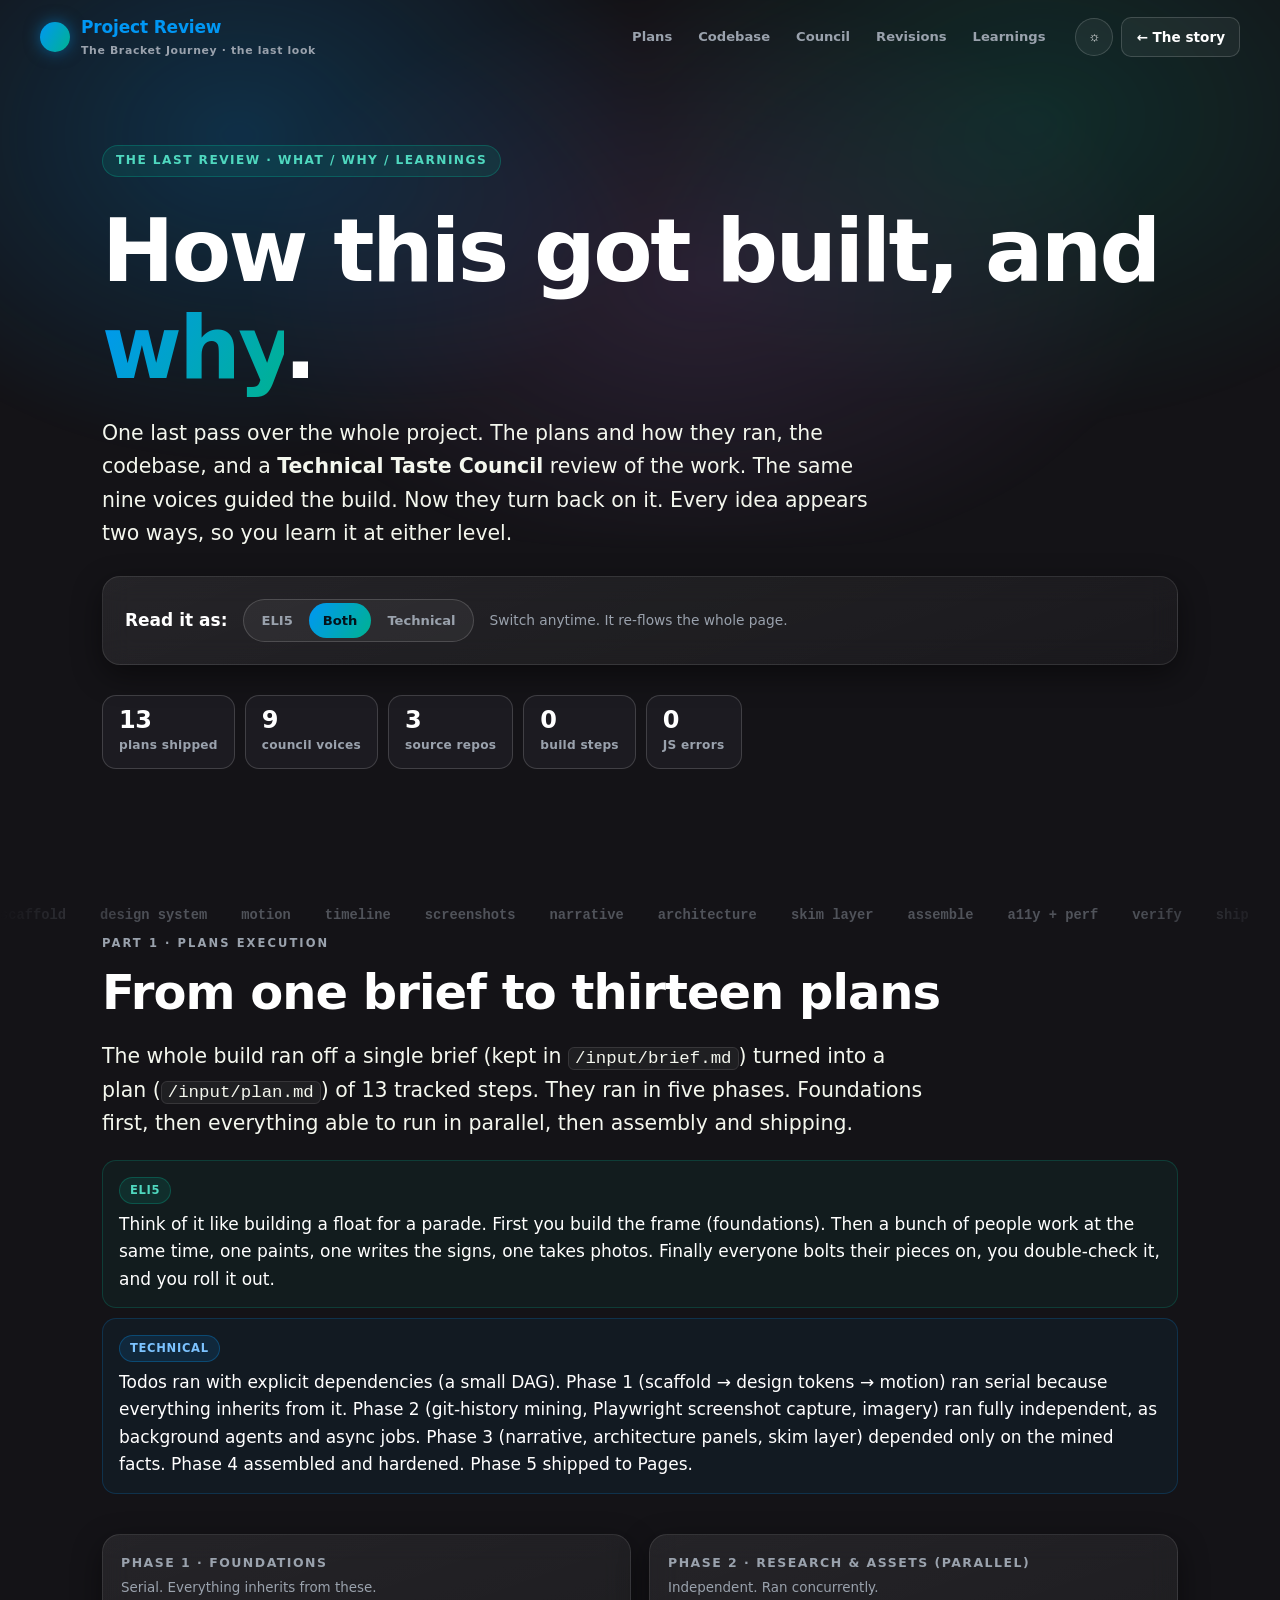
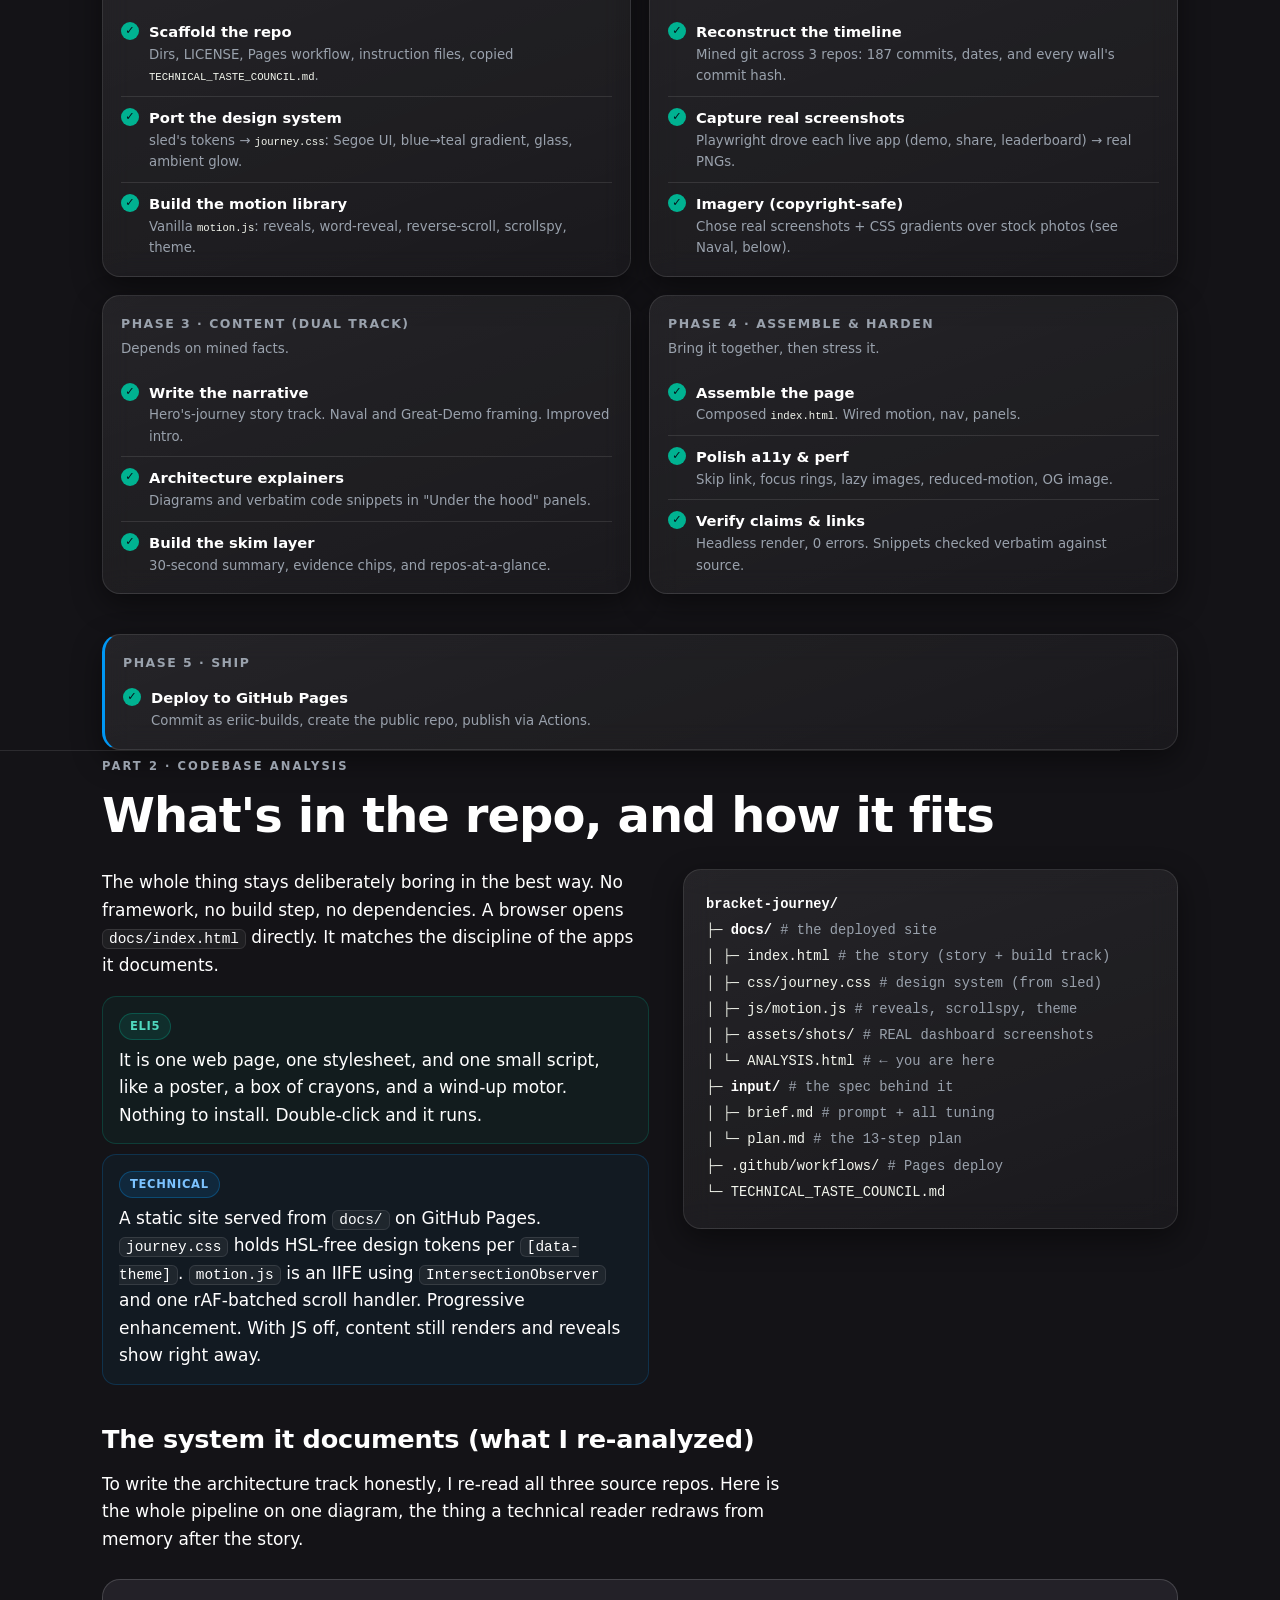
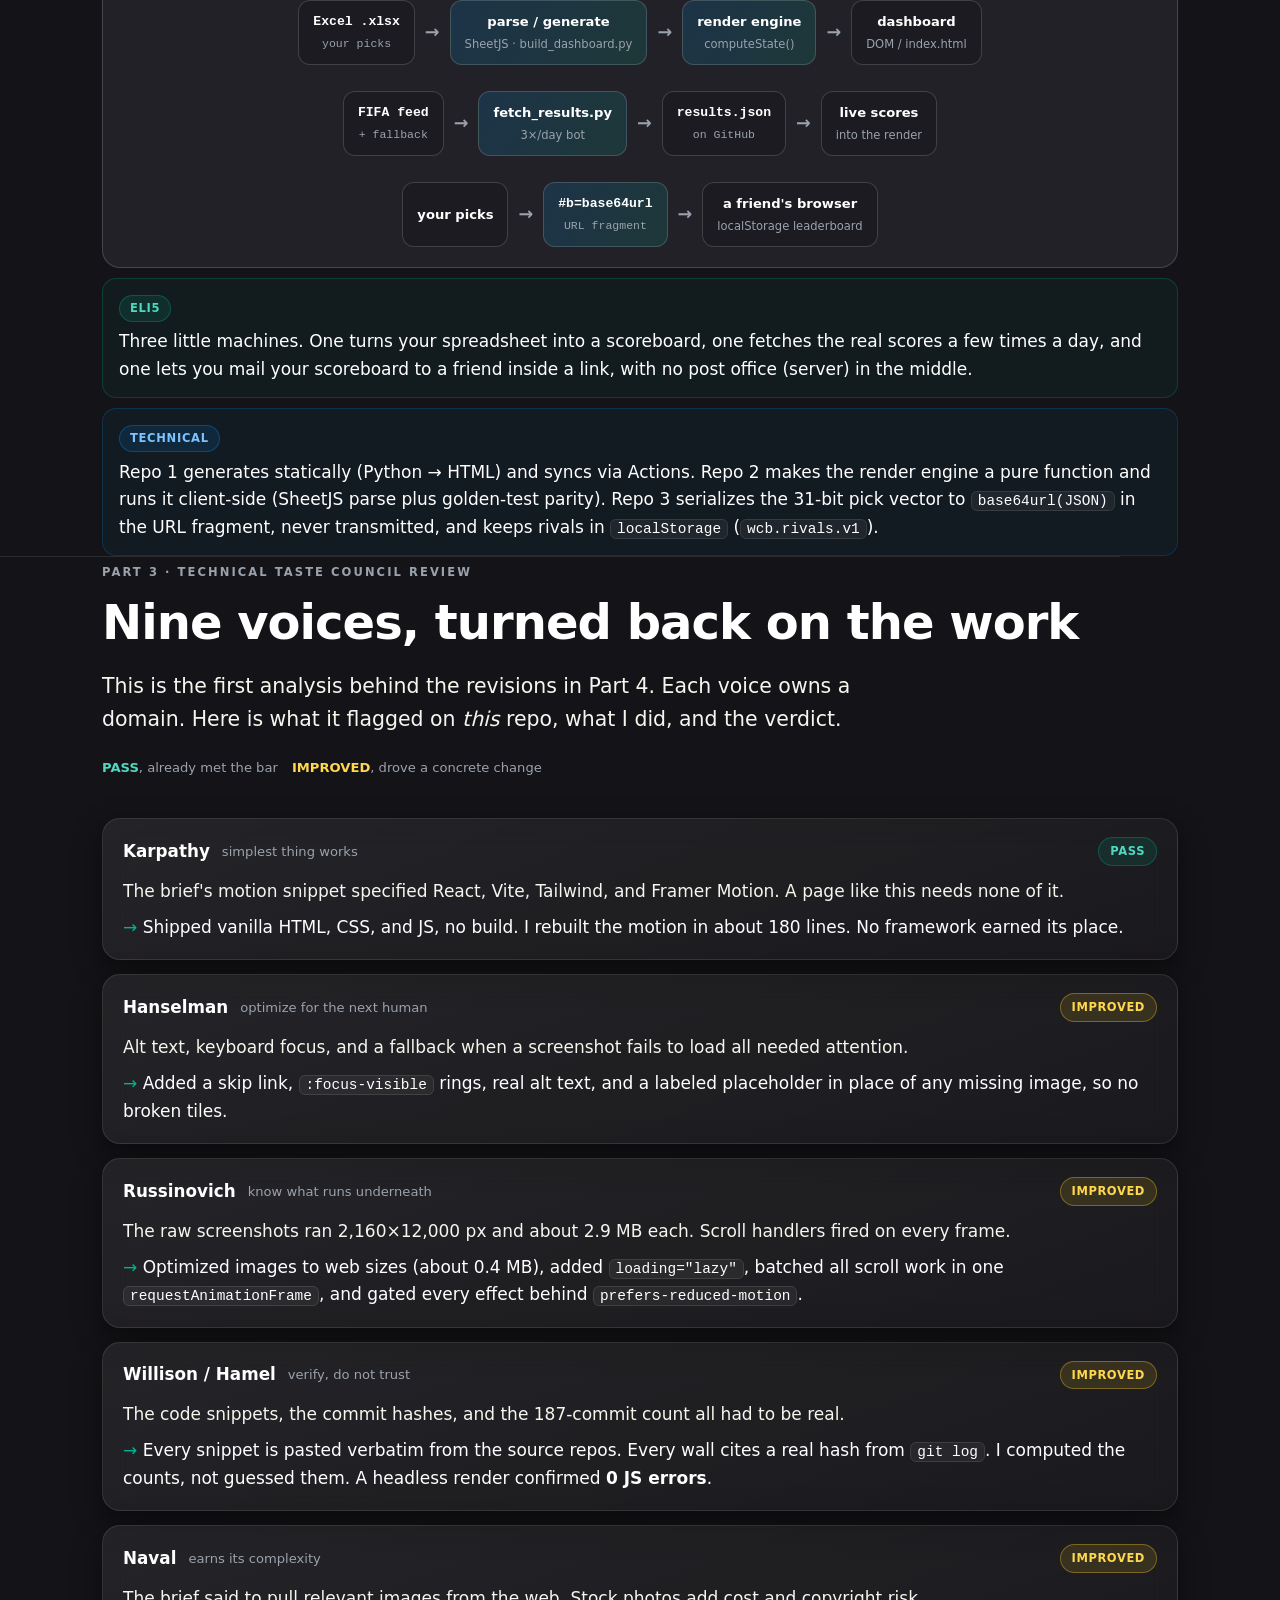
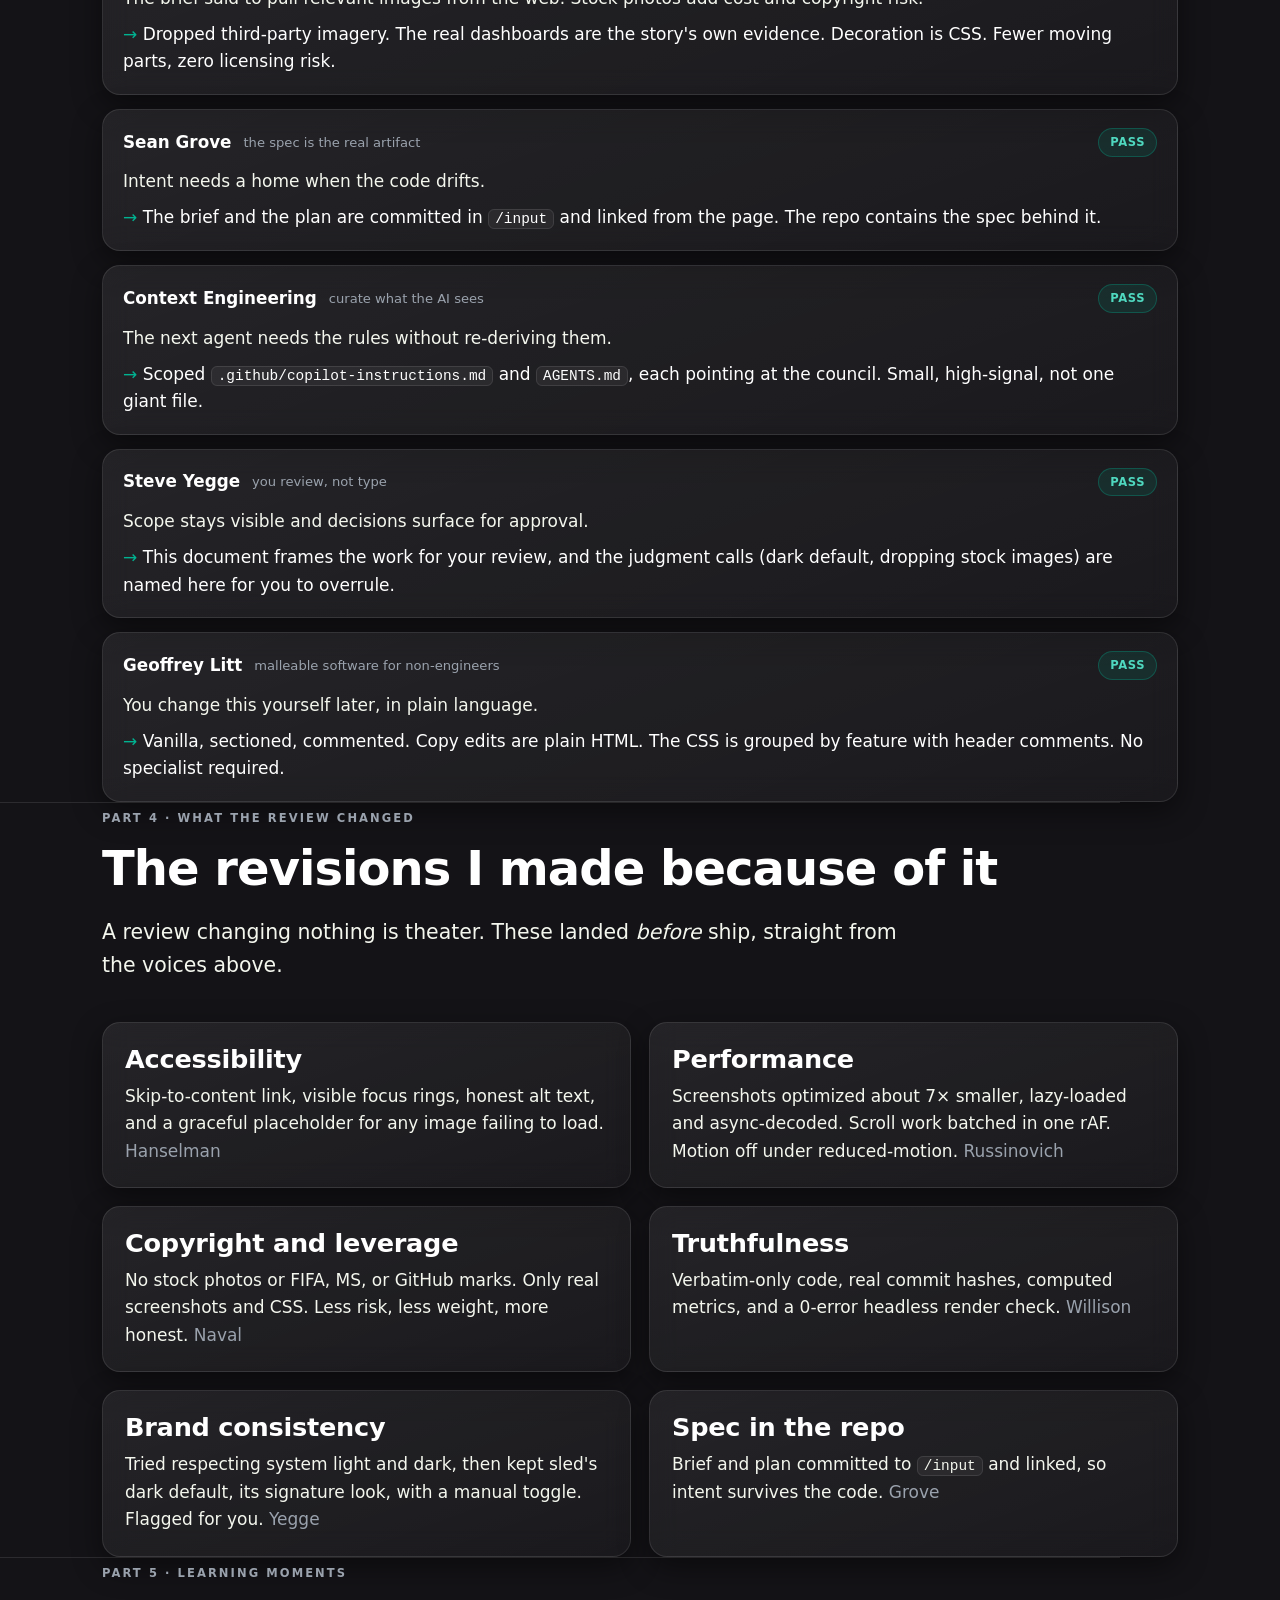
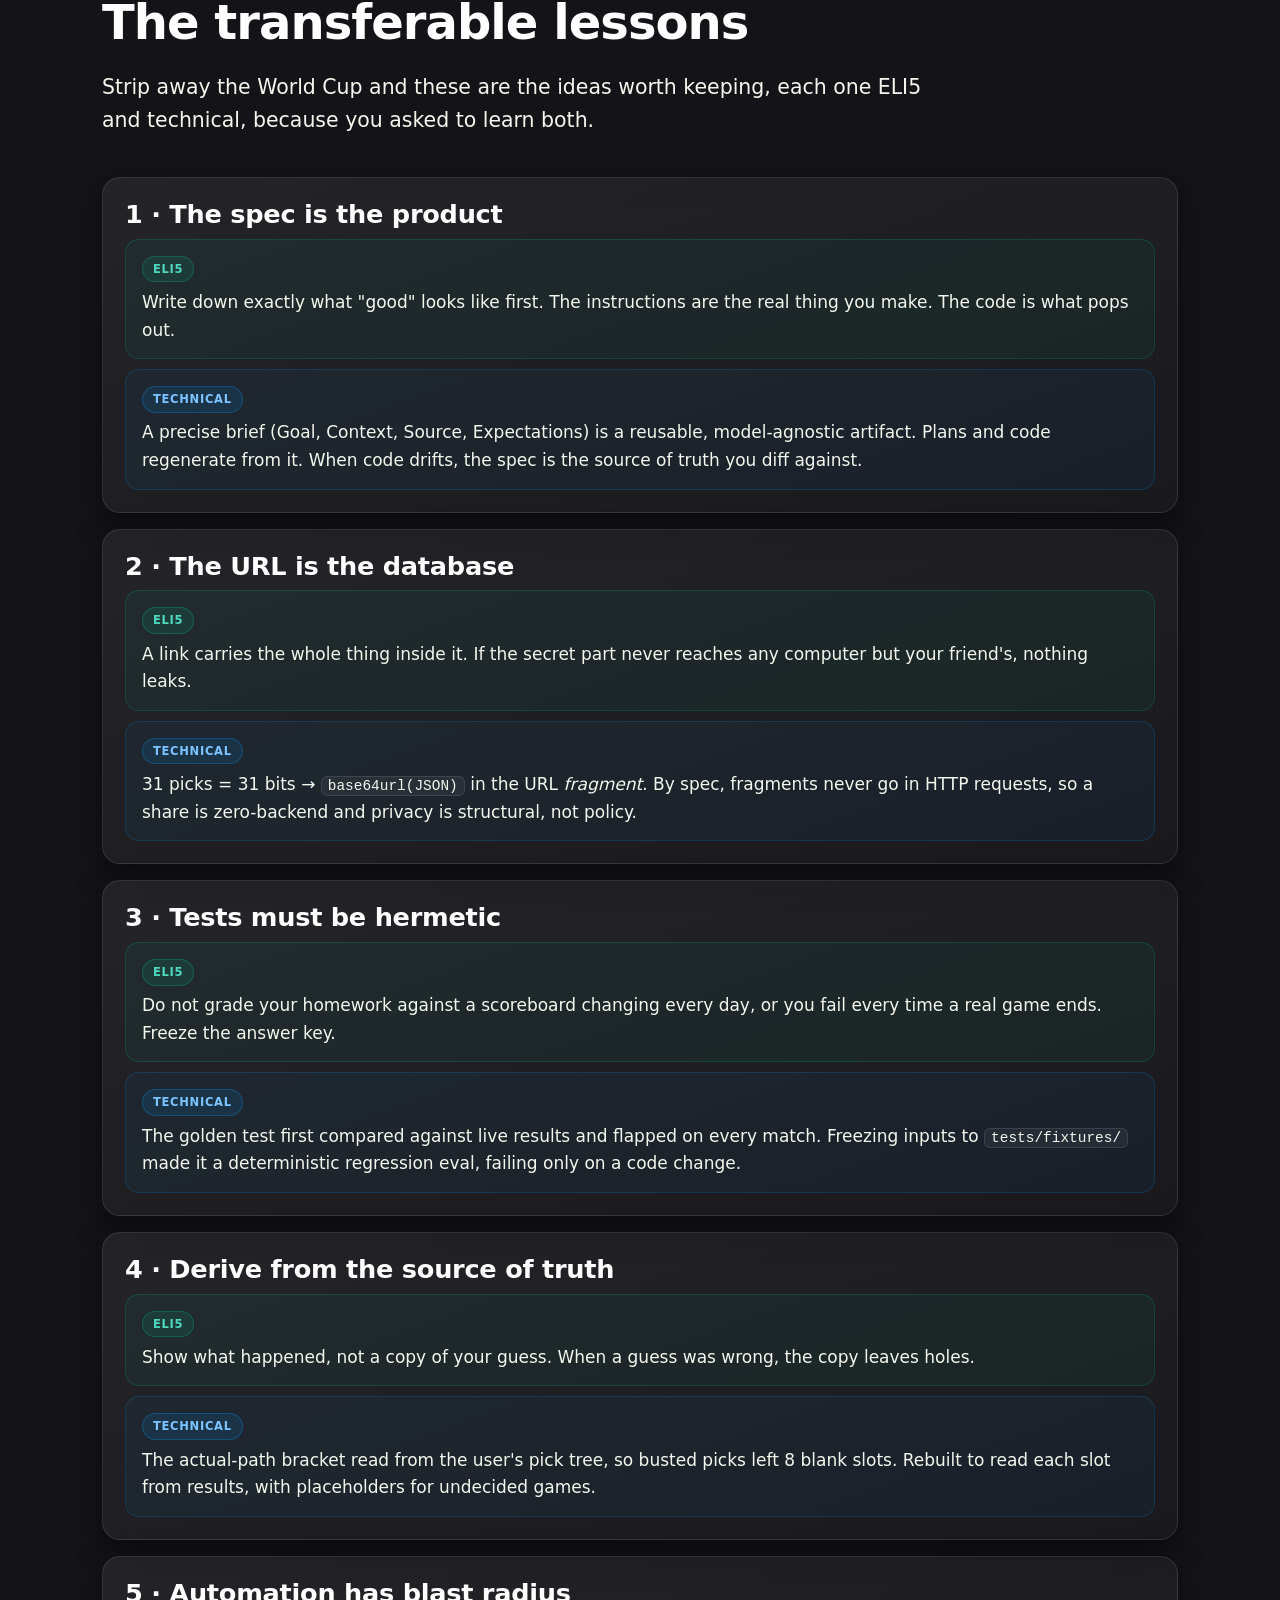
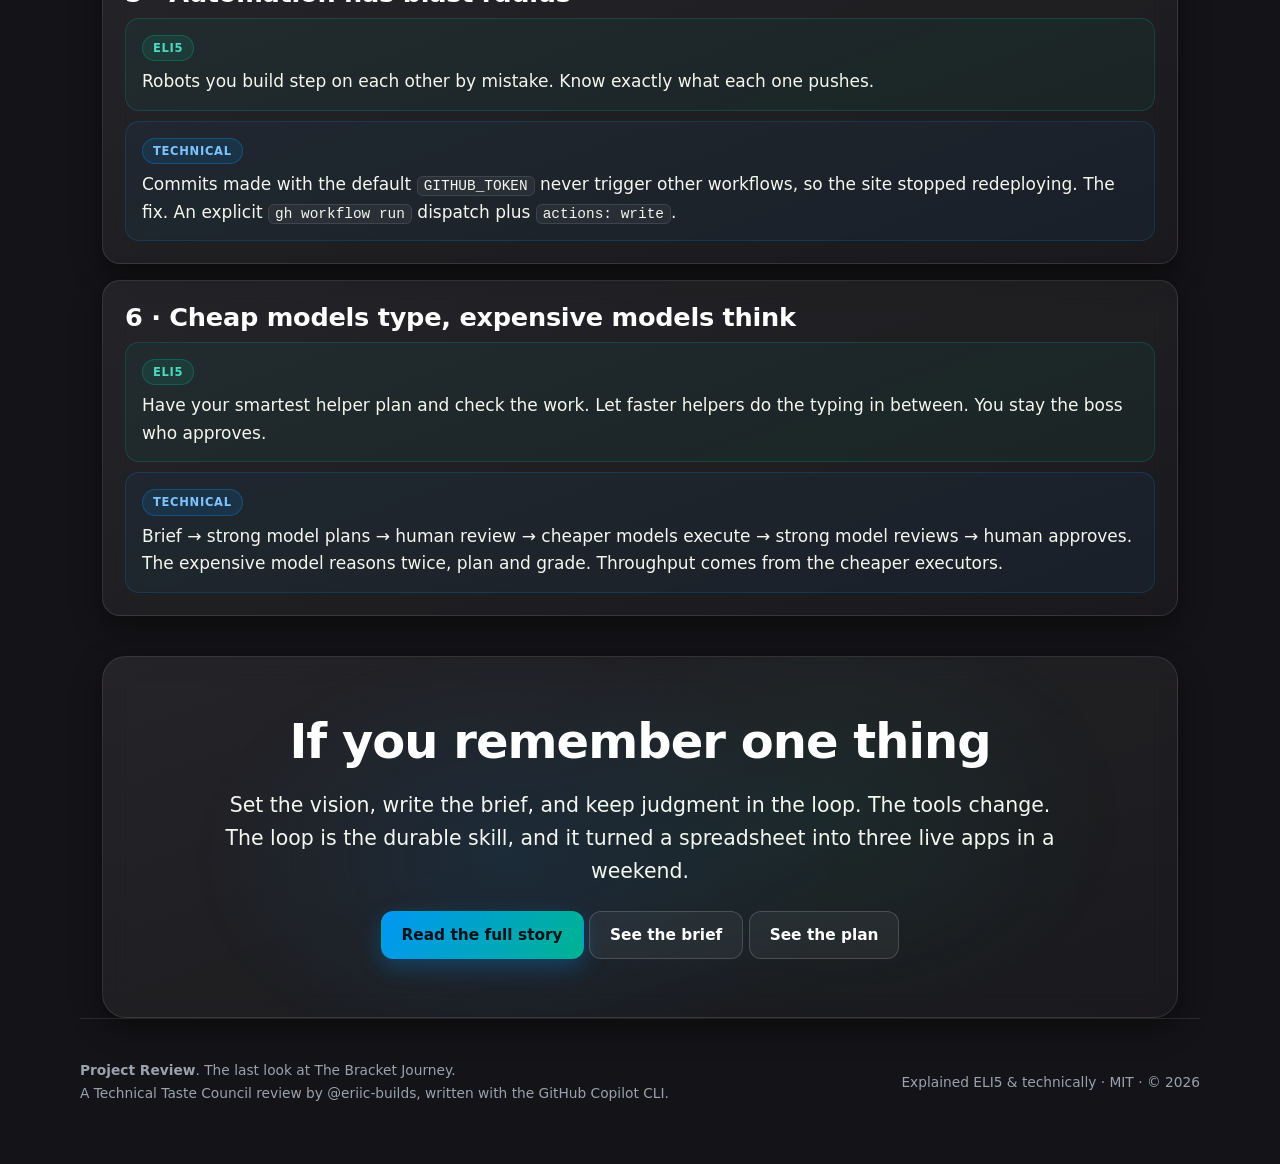
==== commit 1435af34: "Rewrite ANALYSIS.html in the same crisp style Match the story page voice on the build-review page no" ====
--- a/docs/ANALYSIS.html
+++ b/docs/ANALYSIS.html
@@ -3,9 +3,9 @@
 <head>
 <meta charset="utf-8">
 <meta name="viewport" content="width=device-width,initial-scale=1">
-<title>Project Review — how The Bracket Journey was built (and why)</title>
-<meta name="description" content="A Technical Taste Council review of the bracket-journey build: the plans, the codebase, what changed and why — explained ELI5 and technically.">
-<link rel="icon" href="data:image/svg+xml,<svg xmlns=%22http://www.w3.org/2000/svg%22 viewBox=%220 0 100 100%22><text y=%22.9em%22 font-size=%2290%22>🔍</text></svg>">
+<title>Project Review. How The Bracket Journey was built.</title>
+<meta name="description" content="A Technical Taste Council review of the bracket-journey build. The plans, the codebase, and what changed and why, explained plainly and technically.">
+<link rel="icon" href="data:image/svg+xml,<svg xmlns=%22http://www.w3.org/2000/svg%22 viewBox=%220 0 100 100%22><defs><linearGradient id=%22g%22 x1=%220%22 y1=%220%22 x2=%221%22 y2=%221%22><stop offset=%220%22 stop-color=%22%230097F4%22/><stop offset=%221%22 stop-color=%22%2300B291%22/></linearGradient></defs><circle cx=%2250%22 cy=%2250%22 r=%2246%22 fill=%22url(%23g)%22/></svg>">
 <link rel="stylesheet" href="css/journey.css">
 <style>
 /* ---- analysis-only extras (design system comes from journey.css) ---- */
@@ -61,7 +61,7 @@
     <a href="#revisions">Revisions</a><a href="#learn">Learnings</a>
   </div>
   <div class="navcta">
-    <button id="themeBtn" class="iconbtn" type="button" aria-label="Toggle theme">☀️</button>
+    <button id="themeBtn" class="iconbtn" type="button" aria-label="Toggle theme">◐</button>
     <a class="btn ghost sm" href="index.html">← The story</a>
   </div>
 </nav>
@@ -70,20 +70,20 @@
 <header class="hero wrap" id="top">
   <div class="reveal in">
     <span class="kicker">The last review · what / why / learnings</span>
-    <h1 class="mt2">How this got built — and <span class="grad-text">why</span>.</h1>
-    <p class="lede maxch">One last pass over the whole project: the plans and how they ran, the
-    codebase, and a <b>Technical Taste Council</b> review of the work — the same nine voices that
-    guided the build, now turned back on it. Every idea is explained two ways, so you can learn it
-    either level.</p>
+    <h1 class="mt2">How this got built, and <span class="grad-text">why</span>.</h1>
+    <p class="lede maxch">One last pass over the whole project. The plans and how they ran, the
+    codebase, and a <b>Technical Taste Council</b> review of the work. The same nine voices guided
+    the build. Now they turn back on it. Every idea appears two ways, so you learn it at either
+    level.</p>
 
     <div class="glass card mt2" style="display:flex;align-items:center;gap:16px;flex-wrap:wrap">
       <span style="font-weight:700">Read it as:</span>
       <div class="modebar" role="tablist" aria-label="Explanation depth">
-        <button data-mode="eli5" type="button">🧒 ELI5</button>
-        <button data-mode="both" class="on" type="button">📖 Both</button>
-        <button data-mode="tech" type="button">🔬 Technical</button>
+        <button data-mode="eli5" type="button">ELI5</button>
+        <button data-mode="both" class="on" type="button">Both</button>
+        <button data-mode="tech" type="button">Technical</button>
       </div>
-      <span class="muted" style="font-size:.86rem">Switch anytime — it re-flows the whole page.</span>
+      <span class="muted" style="font-size:.86rem">Switch anytime. It re-flows the whole page.</span>
     </div>
 
     <div class="herostats mt3">
@@ -111,44 +111,44 @@
   <h2 class="reveal">From one brief to thirteen plans</h2>
   <p class="lede maxch reveal">The whole build ran off a single brief (kept in <code class="inline">/input/brief.md</code>)
   turned into a plan (<code class="inline">/input/plan.md</code>) of 13 tracked steps. They ran in
-  five phases — foundations first, then everything that could run in parallel, then assembly and
+  five phases. Foundations first, then everything able to run in parallel, then assembly and
   shipping.</p>
 
   <div class="eli5 reveal"><span class="lens e">ELI5</span>
     <p>Think of it like building a float for a parade. First you build the frame (foundations).
-    Then a bunch of people work at the same time — one paints, one writes the signs, one takes
+    Then a bunch of people work at the same time, one paints, one writes the signs, one takes
     photos. Finally everyone bolts their pieces on, you double-check it, and you roll it out.</p></div>
   <div class="tech reveal"><span class="lens t">Technical</span>
-    <p>Todos were tracked with explicit dependencies (a small DAG). Phase 1 (scaffold → design
-    tokens → motion) was serial because everything inherits from it. Phase 2 (git-history mining,
-    Playwright screenshot capture, imagery) was fully independent and ran as background agents /
+    <p>Todos ran with explicit dependencies (a small DAG). Phase 1 (scaffold → design
+    tokens → motion) ran serial because everything inherits from it. Phase 2 (git-history mining,
+    Playwright screenshot capture, imagery) ran fully independent, as background agents and
     async jobs. Phase 3 (narrative, architecture panels, skim layer) depended only on the mined
-    facts. Phase 4 assembled + hardened; Phase 5 shipped to Pages.</p></div>
+    facts. Phase 4 assembled and hardened. Phase 5 shipped to Pages.</p></div>
 
   <div class="grid g2 mt3">
     <div class="phase glass reveal">
-      <h4>Phase 1 · Foundations</h4><p class="pnote">Serial — everything inherits from these.</p>
+      <h4>Phase 1 · Foundations</h4><p class="pnote">Serial. Everything inherits from these.</p>
       <div class="todo"><span class="dot done">✓</span><div><div class="tt">Scaffold the repo</div><div class="td">Dirs, LICENSE, Pages workflow, instruction files, copied <code>TECHNICAL_TASTE_COUNCIL.md</code>.</div></div></div>
       <div class="todo"><span class="dot done">✓</span><div><div class="tt">Port the design system</div><div class="td">sled's tokens → <code>journey.css</code>: Segoe UI, blue→teal gradient, glass, ambient glow.</div></div></div>
       <div class="todo"><span class="dot done">✓</span><div><div class="tt">Build the motion library</div><div class="td">Vanilla <code>motion.js</code>: reveals, word-reveal, reverse-scroll, scrollspy, theme.</div></div></div>
     </div>
     <div class="phase glass reveal d1">
-      <h4>Phase 2 · Research &amp; assets (parallel)</h4><p class="pnote">Independent — ran concurrently.</p>
+      <h4>Phase 2 · Research &amp; assets (parallel)</h4><p class="pnote">Independent. Ran concurrently.</p>
       <div class="todo"><span class="dot done">✓</span><div><div class="tt">Reconstruct the timeline</div><div class="td">Mined git across 3 repos: 187 commits, dates, and every wall's commit hash.</div></div></div>
       <div class="todo"><span class="dot done">✓</span><div><div class="tt">Capture real screenshots</div><div class="td">Playwright drove each live app (demo, share, leaderboard) → real PNGs.</div></div></div>
       <div class="todo"><span class="dot done">✓</span><div><div class="tt">Imagery (copyright-safe)</div><div class="td">Chose real screenshots + CSS gradients over stock photos (see Naval, below).</div></div></div>
     </div>
     <div class="phase glass reveal">
       <h4>Phase 3 · Content (dual track)</h4><p class="pnote">Depends on mined facts.</p>
-      <div class="todo"><span class="dot done">✓</span><div><div class="tt">Write the narrative</div><div class="td">Hero's-journey story track; Naval + Great-Demo framing; improved intro.</div></div></div>
-      <div class="todo"><span class="dot done">✓</span><div><div class="tt">Architecture explainers</div><div class="td">Diagrams + verbatim code snippets in "Under the hood" panels.</div></div></div>
-      <div class="todo"><span class="dot done">✓</span><div><div class="tt">Craft the skim layer</div><div class="td">30-second TL;DR + evidence chips + repos-at-a-glance.</div></div></div>
+      <div class="todo"><span class="dot done">✓</span><div><div class="tt">Write the narrative</div><div class="td">Hero's-journey story track. Naval and Great-Demo framing. Improved intro.</div></div></div>
+      <div class="todo"><span class="dot done">✓</span><div><div class="tt">Architecture explainers</div><div class="td">Diagrams and verbatim code snippets in "Under the hood" panels.</div></div></div>
+      <div class="todo"><span class="dot done">✓</span><div><div class="tt">Build the skim layer</div><div class="td">30-second summary, evidence chips, and repos-at-a-glance.</div></div></div>
     </div>
     <div class="phase glass reveal d1">
       <h4>Phase 4 · Assemble &amp; harden</h4><p class="pnote">Bring it together, then stress it.</p>
-      <div class="todo"><span class="dot done">✓</span><div><div class="tt">Assemble the page</div><div class="td">Composed <code>index.html</code>; wired motion, nav, panels.</div></div></div>
+      <div class="todo"><span class="dot done">✓</span><div><div class="tt">Assemble the page</div><div class="td">Composed <code>index.html</code>. Wired motion, nav, panels.</div></div></div>
       <div class="todo"><span class="dot done">✓</span><div><div class="tt">Polish a11y &amp; perf</div><div class="td">Skip link, focus rings, lazy images, reduced-motion, OG image.</div></div></div>
-      <div class="todo"><span class="dot done">✓</span><div><div class="tt">Verify claims &amp; links</div><div class="td">Headless render (0 errors); snippets checked verbatim against source.</div></div></div>
+      <div class="todo"><span class="dot done">✓</span><div><div class="tt">Verify claims &amp; links</div><div class="td">Headless render, 0 errors. Snippets checked verbatim against source.</div></div></div>
     </div>
   </div>
   <div class="phase glass reveal mt3" style="border-left:3px solid var(--blue)">
@@ -166,18 +166,18 @@
 
   <div class="split mt2">
     <div class="reveal">
-      <p class="mt0">The whole thing is deliberately boring in the best way: no framework, no
-      build step, no dependencies. A browser can open <code class="inline">docs/index.html</code>
-      directly. That's the same discipline as the apps it documents.</p>
-      <div class="eli5"><span class="lens e">ELI5</span><p>It's one web page, one stylesheet, and
-      one small script — like a poster, a box of crayons, and a wind-up motor. Nothing to install;
-      double-click and it runs.</p></div>
-      <div class="tech"><span class="lens t">Technical</span><p>Static site served from
+      <p class="mt0">The whole thing stays deliberately boring in the best way. No framework, no
+      build step, no dependencies. A browser opens <code class="inline">docs/index.html</code>
+      directly. It matches the discipline of the apps it documents.</p>
+      <div class="eli5"><span class="lens e">ELI5</span><p>It is one web page, one stylesheet, and
+      one small script, like a poster, a box of crayons, and a wind-up motor. Nothing to install.
+      Double-click and it runs.</p></div>
+      <div class="tech"><span class="lens t">Technical</span><p>A static site served from
       <code class="inline">docs/</code> on GitHub Pages. <code class="inline">journey.css</code>
-      holds HSL-free design tokens per <code class="inline">[data-theme]</code>;
+      holds HSL-free design tokens per <code class="inline">[data-theme]</code>.
       <code class="inline">motion.js</code> is an IIFE using <code class="inline">IntersectionObserver</code>
-      + one rAF-batched scroll handler. Progressive enhancement: with JS off, content still renders;
-      reveals just show immediately.</p></div>
+      and one rAF-batched scroll handler. Progressive enhancement. With JS off, content still
+      renders and reveals show right away.</p></div>
     </div>
     <div class="glass card reveal d1">
       <div class="filemap">
@@ -188,7 +188,7 @@
 │  ├─ js/motion.js     <span class="c"># reveals, scrollspy, theme</span><br>
 │  ├─ assets/shots/    <span class="c"># REAL dashboard screenshots</span><br>
 │  └─ ANALYSIS.html    <span class="c"># ← you are here</span><br>
-├─ <b>input/</b>             <span class="c"># the spec that built it</span><br>
+├─ <b>input/</b>             <span class="c"># the spec behind it</span><br>
 │  ├─ brief.md         <span class="c"># prompt + all tuning</span><br>
 │  └─ plan.md          <span class="c"># the 13-step plan</span><br>
 ├─ .github/workflows/  <span class="c"># Pages deploy</span><br>
@@ -199,8 +199,8 @@
 
   <h3 class="mt3 reveal">The system it documents (what I re-analyzed)</h3>
   <p class="maxch reveal">To write the architecture track honestly, I re-read all three source repos.
-  Here's the whole pipeline on one diagram — the thing a technical reader should be able to redraw
-  from memory after the story.</p>
+  Here is the whole pipeline on one diagram, the thing a technical reader redraws from memory after
+  the story.</p>
   <div class="diagram mt2 reveal">
     <div class="flow">
       <div class="node mono">Excel .xlsx<small>your picks</small></div>
@@ -228,13 +228,13 @@
       <div class="node">a friend's browser<small>localStorage leaderboard</small></div>
     </div>
   </div>
-  <div class="eli5 reveal"><span class="lens e">ELI5</span><p>Three little machines: one turns your
+  <div class="eli5 reveal"><span class="lens e">ELI5</span><p>Three little machines. One turns your
   spreadsheet into a scoreboard, one fetches the real scores a few times a day, and one lets you
-  mail your scoreboard to a friend inside a link — no post office (server) in the middle.</p></div>
+  mail your scoreboard to a friend inside a link, with no post office (server) in the middle.</p></div>
   <div class="tech reveal"><span class="lens t">Technical</span><p>Repo 1 generates statically
   (Python → HTML) and syncs via Actions. Repo 2 makes the render engine a pure function and runs
-  it client-side (SheetJS parse + golden-test parity). Repo 3 serializes the 31-bit pick vector to
-  <code class="inline">base64url(JSON)</code> in the URL fragment — never transmitted — and keeps
+  it client-side (SheetJS parse plus golden-test parity). Repo 3 serializes the 31-bit pick vector
+  to <code class="inline">base64url(JSON)</code> in the URL fragment, never transmitted, and keeps
   rivals in <code class="inline">localStorage</code> (<code class="inline">wcb.rivals.v1</code>).</p></div>
 </section>
 
@@ -244,50 +244,49 @@
 <section class="wrap" id="council">
   <span class="section-label reveal">Part 3 · Technical Taste Council review</span>
   <h2 class="reveal">Nine voices, turned back on the work</h2>
-  <p class="lede maxch reveal">This is the "1st analysis" that drove the revisions in Part 4. Each
-  voice owns a domain; here's what it flagged on <em>this</em> repo, what I did about it, and the
-  verdict.</p>
+  <p class="lede maxch reveal">This is the first analysis behind the revisions in Part 4. Each
+  voice owns a domain. Here is what it flagged on <em>this</em> repo, what I did, and the verdict.</p>
   <div class="legend2 reveal">
-    <span><b style="color:var(--win-ink)">PASS</b> — already met the bar</span>
-    <span><b style="color:var(--gold-ink)">IMPROVED</b> — drove a concrete change</span>
+    <span><b style="color:var(--win-ink)">PASS</b>, already met the bar</span>
+    <span><b style="color:var(--gold-ink)">IMPROVED</b>, drove a concrete change</span>
   </div>
 
   <div class="mt3">
-    <div class="review glass reveal"><div class="rh"><b>Karpathy</b><span class="dom">simplest thing that works</span><span class="verdict pass">Pass</span></div>
-      <p class="said">The motion snippet in the brief specified React + Vite + Tailwind + Framer Motion. Did the page need any of it?</p>
-      <p class="did">Shipped vanilla HTML/CSS/JS, no build. The motion was re-implemented in ~180 lines. No framework earned its place.</p></div>
+    <div class="review glass reveal"><div class="rh"><b>Karpathy</b><span class="dom">simplest thing works</span><span class="verdict pass">Pass</span></div>
+      <p class="said">The brief's motion snippet specified React, Vite, Tailwind, and Framer Motion. A page like this needs none of it.</p>
+      <p class="did">Shipped vanilla HTML, CSS, and JS, no build. I rebuilt the motion in about 180 lines. No framework earned its place.</p></div>
 
     <div class="review glass reveal"><div class="rh"><b>Hanselman</b><span class="dom">optimize for the next human</span><span class="verdict improved">Improved</span></div>
-      <p class="said">Alt text? Keyboard focus? What happens when a screenshot fails to load?</p>
-      <p class="did">Added a skip link, <code class="inline">:focus-visible</code> rings, real alt text, and a labeled placeholder that renders in place of any missing image — no broken tiles.</p></div>
-
-    <div class="review glass reveal"><div class="rh"><b>Russinovich</b><span class="dom">know what's underneath</span><span class="verdict improved">Improved</span></div>
-      <p class="said">The raw screenshots were 2,160×12,000 px, ~2.9&nbsp;MB each. Scroll handlers on every frame?</p>
-      <p class="did">Optimized images to web sizes (~0.4&nbsp;MB), added <code class="inline">loading="lazy"</code>, batched all scroll work in one <code class="inline">requestAnimationFrame</code>, and gated every effect behind <code class="inline">prefers-reduced-motion</code>.</p></div>
-
-    <div class="review glass reveal"><div class="rh"><b>Willison / Hamel</b><span class="dom">verify, don't trust</span><span class="verdict improved">Improved</span></div>
-      <p class="said">Are the code snippets real? Are the commit hashes and the "187 commits" real?</p>
-      <p class="did">Every snippet is pasted verbatim from the source repos; every wall cites a real hash from <code class="inline">git log</code>; the counts were computed, not guessed. The page was rendered headless to confirm <b>0 JS errors</b>.</p></div>
-
-    <div class="review glass reveal"><div class="rh"><b>Naval</b><span class="dom">does it earn its complexity?</span><span class="verdict improved">Improved</span></div>
-      <p class="said">The brief said "pull relevant images from the web." Do stock photos earn their cost (and copyright risk)?</p>
-      <p class="did">Dropped third-party imagery entirely. The real dashboards are the story's own evidence; decoration is CSS. Fewer moving parts, zero licensing risk.</p></div>
+      <p class="said">Alt text, keyboard focus, and a fallback when a screenshot fails to load all needed attention.</p>
+      <p class="did">Added a skip link, <code class="inline">:focus-visible</code> rings, real alt text, and a labeled placeholder in place of any missing image, so no broken tiles.</p></div>
+
+    <div class="review glass reveal"><div class="rh"><b>Russinovich</b><span class="dom">know what runs underneath</span><span class="verdict improved">Improved</span></div>
+      <p class="said">The raw screenshots ran 2,160×12,000 px and about 2.9&nbsp;MB each. Scroll handlers fired on every frame.</p>
+      <p class="did">Optimized images to web sizes (about 0.4&nbsp;MB), added <code class="inline">loading="lazy"</code>, batched all scroll work in one <code class="inline">requestAnimationFrame</code>, and gated every effect behind <code class="inline">prefers-reduced-motion</code>.</p></div>
+
+    <div class="review glass reveal"><div class="rh"><b>Willison / Hamel</b><span class="dom">verify, do not trust</span><span class="verdict improved">Improved</span></div>
+      <p class="said">The code snippets, the commit hashes, and the 187-commit count all had to be real.</p>
+      <p class="did">Every snippet is pasted verbatim from the source repos. Every wall cites a real hash from <code class="inline">git log</code>. I computed the counts, not guessed them. A headless render confirmed <b>0 JS errors</b>.</p></div>
+
+    <div class="review glass reveal"><div class="rh"><b>Naval</b><span class="dom">earns its complexity</span><span class="verdict improved">Improved</span></div>
+      <p class="said">The brief said to pull relevant images from the web. Stock photos add cost and copyright risk.</p>
+      <p class="did">Dropped third-party imagery. The real dashboards are the story's own evidence. Decoration is CSS. Fewer moving parts, zero licensing risk.</p></div>
 
     <div class="review glass reveal"><div class="rh"><b>Sean Grove</b><span class="dom">the spec is the real artifact</span><span class="verdict pass">Pass</span></div>
-      <p class="said">Where does intent live when the code drifts?</p>
-      <p class="did">The brief and the plan are committed in <code class="inline">/input</code> and linked from the page — the repo literally contains the spec that produced it.</p></div>
+      <p class="said">Intent needs a home when the code drifts.</p>
+      <p class="did">The brief and the plan are committed in <code class="inline">/input</code> and linked from the page. The repo contains the spec behind it.</p></div>
 
     <div class="review glass reveal"><div class="rh"><b>Context Engineering</b><span class="dom">curate what the AI sees</span><span class="verdict pass">Pass</span></div>
-      <p class="said">Will the next agent know the rules without re-deriving them?</p>
-      <p class="did">Scoped <code class="inline">.github/copilot-instructions.md</code> + <code class="inline">AGENTS.md</code>, each pointing at the council — small, high-signal, not one giant file.</p></div>
-
-    <div class="review glass reveal"><div class="rh"><b>Steve Yegge</b><span class="dom">you're reviewing, not typing</span><span class="verdict pass">Pass</span></div>
-      <p class="said">Is scope creeping silently? Are decisions surfaced for approval?</p>
-      <p class="did">This very document frames the work for your review, and the judgment calls (dark default, dropping stock images) are named here for you to overrule.</p></div>
+      <p class="said">The next agent needs the rules without re-deriving them.</p>
+      <p class="did">Scoped <code class="inline">.github/copilot-instructions.md</code> and <code class="inline">AGENTS.md</code>, each pointing at the council. Small, high-signal, not one giant file.</p></div>
+
+    <div class="review glass reveal"><div class="rh"><b>Steve Yegge</b><span class="dom">you review, not type</span><span class="verdict pass">Pass</span></div>
+      <p class="said">Scope stays visible and decisions surface for approval.</p>
+      <p class="did">This document frames the work for your review, and the judgment calls (dark default, dropping stock images) are named here for you to overrule.</p></div>
 
     <div class="review glass reveal"><div class="rh"><b>Geoffrey Litt</b><span class="dom">malleable software for non-engineers</span><span class="verdict pass">Pass</span></div>
-      <p class="said">Can you change this yourself later, in plain language?</p>
-      <p class="did">Vanilla, sectioned, commented. Copy edits are plain HTML; the CSS is grouped by feature with header comments. No specialist required.</p></div>
+      <p class="said">You change this yourself later, in plain language.</p>
+      <p class="did">Vanilla, sectioned, commented. Copy edits are plain HTML. The CSS is grouped by feature with header comments. No specialist required.</p></div>
   </div>
 </section>
 
@@ -297,15 +296,15 @@
 <section class="wrap" id="revisions">
   <span class="section-label reveal">Part 4 · What the review changed</span>
   <h2 class="reveal">The revisions I made because of it</h2>
-  <p class="lede maxch reveal">A review that changes nothing is theater. These landed <em>before</em>
+  <p class="lede maxch reveal">A review changing nothing is theater. These landed <em>before</em>
   ship, straight from the voices above.</p>
   <div class="grid g2 mt3">
-    <div class="card glass reveal"><span class="ic">♿</span><h3>Accessibility</h3><p>Skip-to-content link, visible focus rings, honest alt text, and a graceful placeholder for any image that can't load. <span class="muted">— Hanselman</span></p></div>
-    <div class="card glass reveal d1"><span class="ic">⚡</span><h3>Performance</h3><p>Screenshots optimized ~7× smaller, lazy-loaded and async-decoded; scroll work batched in one rAF; motion off under reduced-motion. <span class="muted">— Russinovich</span></p></div>
-    <div class="card glass reveal"><span class="ic">🔒</span><h3>Copyright &amp; leverage</h3><p>No stock photos or FIFA/MS/GitHub marks — only real screenshots + CSS. Less risk, less weight, more honest. <span class="muted">— Naval</span></p></div>
-    <div class="card glass reveal d1"><span class="ic">✅</span><h3>Truthfulness</h3><p>Verbatim-only code, real commit hashes, computed metrics, and a 0-error headless render check. <span class="muted">— Willison</span></p></div>
-    <div class="card glass reveal"><span class="ic">🎨</span><h3>Brand consistency</h3><p>Tried respecting system light/dark, then kept sled's dark default (its signature look) with a manual toggle. Flagged for you. <span class="muted">— Yegge / consistency</span></p></div>
-    <div class="card glass reveal d1"><span class="ic">📐</span><h3>Spec in the repo</h3><p>Brief + plan committed to <code class="inline">/input</code> and linked, so intent survives the code. <span class="muted">— Grove</span></p></div>
+    <div class="card glass reveal"><h3>Accessibility</h3><p>Skip-to-content link, visible focus rings, honest alt text, and a graceful placeholder for any image failing to load. <span class="muted">Hanselman</span></p></div>
+    <div class="card glass reveal d1"><h3>Performance</h3><p>Screenshots optimized about 7× smaller, lazy-loaded and async-decoded. Scroll work batched in one rAF. Motion off under reduced-motion. <span class="muted">Russinovich</span></p></div>
+    <div class="card glass reveal"><h3>Copyright and leverage</h3><p>No stock photos or FIFA, MS, or GitHub marks. Only real screenshots and CSS. Less risk, less weight, more honest. <span class="muted">Naval</span></p></div>
+    <div class="card glass reveal d1"><h3>Truthfulness</h3><p>Verbatim-only code, real commit hashes, computed metrics, and a 0-error headless render check. <span class="muted">Willison</span></p></div>
+    <div class="card glass reveal"><h3>Brand consistency</h3><p>Tried respecting system light and dark, then kept sled's dark default, its signature look, with a manual toggle. Flagged for you. <span class="muted">Yegge</span></p></div>
+    <div class="card glass reveal d1"><h3>Spec in the repo</h3><p>Brief and plan committed to <code class="inline">/input</code> and linked, so intent survives the code. <span class="muted">Grove</span></p></div>
   </div>
 </section>
 
@@ -315,52 +314,52 @@
 <section class="wrap" id="learn">
   <span class="section-label reveal">Part 5 · Learning moments</span>
   <h2 class="reveal">The transferable lessons</h2>
-  <p class="lede maxch reveal">Strip away the World Cup and these are the ideas worth keeping —
+  <p class="lede maxch reveal">Strip away the World Cup and these are the ideas worth keeping,
   each one ELI5 and technical, because you asked to learn both.</p>
 
   <div class="mt3 grid" style="gap:16px">
     <div class="glass card reveal"><h3>1 · The spec is the product</h3>
-      <div class="eli5"><span class="lens e">ELI5</span><p>Write down exactly what "good" looks like first. The instructions are the real thing you're making — the code is just what pops out.</p></div>
-      <div class="tech"><span class="lens t">Technical</span><p>A precise brief (Goal/Context/Source/Expectations) is a reusable, model-agnostic artifact. Plans and code are regenerable from it; when code drifts, the spec is the source of truth you diff against.</p></div>
-    </div>
-    <div class="glass card reveal"><h3>2 · The URL can be the database</h3>
-      <div class="eli5"><span class="lens e">ELI5</span><p>A link can carry the whole thing inside it. If the secret part of the link never gets sent to any computer but your friend's, there's nothing to leak.</p></div>
-      <div class="tech"><span class="lens t">Technical</span><p>31 picks = 31 bits → <code class="inline">base64url(JSON)</code> in the URL <em>fragment</em>. By spec, fragments aren't sent in HTTP requests, so a share is zero-backend and privacy is structural, not policy.</p></div>
+      <div class="eli5"><span class="lens e">ELI5</span><p>Write down exactly what "good" looks like first. The instructions are the real thing you make. The code is what pops out.</p></div>
+      <div class="tech"><span class="lens t">Technical</span><p>A precise brief (Goal, Context, Source, Expectations) is a reusable, model-agnostic artifact. Plans and code regenerate from it. When code drifts, the spec is the source of truth you diff against.</p></div>
+    </div>
+    <div class="glass card reveal"><h3>2 · The URL is the database</h3>
+      <div class="eli5"><span class="lens e">ELI5</span><p>A link carries the whole thing inside it. If the secret part never reaches any computer but your friend's, nothing leaks.</p></div>
+      <div class="tech"><span class="lens t">Technical</span><p>31 picks = 31 bits → <code class="inline">base64url(JSON)</code> in the URL <em>fragment</em>. By spec, fragments never go in HTTP requests, so a share is zero-backend and privacy is structural, not policy.</p></div>
     </div>
     <div class="glass card reveal"><h3>3 · Tests must be hermetic</h3>
-      <div class="eli5"><span class="lens e">ELI5</span><p>Don't grade your homework against a scoreboard that keeps changing, or you'll "fail" every time a real game ends. Freeze the answer key.</p></div>
-      <div class="tech"><span class="lens t">Technical</span><p>The golden test first compared against live results and would flap on every match. Freezing inputs to <code class="inline">tests/fixtures/</code> made it a deterministic regression eval that only fails on code change.</p></div>
+      <div class="eli5"><span class="lens e">ELI5</span><p>Do not grade your homework against a scoreboard changing every day, or you fail every time a real game ends. Freeze the answer key.</p></div>
+      <div class="tech"><span class="lens t">Technical</span><p>The golden test first compared against live results and flapped on every match. Freezing inputs to <code class="inline">tests/fixtures/</code> made it a deterministic regression eval, failing only on a code change.</p></div>
     </div>
     <div class="glass card reveal"><h3>4 · Derive from the source of truth</h3>
-      <div class="eli5"><span class="lens e">ELI5</span><p>Show what really happened, not a copy of what you guessed. When your guesses were wrong, a copy leaves holes.</p></div>
-      <div class="tech"><span class="lens t">Technical</span><p>The "actual path" bracket read from the user's pick tree, so busted picks left 8 blank slots. Rebuilt to read each slot from results directly, with placeholders for undecided games.</p></div>
+      <div class="eli5"><span class="lens e">ELI5</span><p>Show what happened, not a copy of your guess. When a guess was wrong, the copy leaves holes.</p></div>
+      <div class="tech"><span class="lens t">Technical</span><p>The actual-path bracket read from the user's pick tree, so busted picks left 8 blank slots. Rebuilt to read each slot from results, with placeholders for undecided games.</p></div>
     </div>
     <div class="glass card reveal"><h3>5 · Automation has blast radius</h3>
-      <div class="eli5"><span class="lens e">ELI5</span><p>Robots you build can accidentally step on each other. Know exactly what each one is allowed to push.</p></div>
-      <div class="tech"><span class="lens t">Technical</span><p>Commits made with the default <code class="inline">GITHUB_TOKEN</code> don't trigger other workflows, so the site stopped redeploying. Fix: explicit <code class="inline">gh workflow run</code> dispatch + <code class="inline">actions: write</code>.</p></div>
+      <div class="eli5"><span class="lens e">ELI5</span><p>Robots you build step on each other by mistake. Know exactly what each one pushes.</p></div>
+      <div class="tech"><span class="lens t">Technical</span><p>Commits made with the default <code class="inline">GITHUB_TOKEN</code> never trigger other workflows, so the site stopped redeploying. The fix. An explicit <code class="inline">gh workflow run</code> dispatch plus <code class="inline">actions: write</code>.</p></div>
     </div>
     <div class="glass card reveal"><h3>6 · Cheap models type, expensive models think</h3>
-      <div class="eli5"><span class="lens e">ELI5</span><p>Have your smartest helper plan and check the work; let faster helpers do the typing in between. You stay the boss who approves.</p></div>
-      <div class="tech"><span class="lens t">Technical</span><p>Brief → strong model plans → human review → cheaper models execute → strong model reviews → human approves. The expensive model reasons twice (plan + grade); throughput comes from the cheaper executors.</p></div>
+      <div class="eli5"><span class="lens e">ELI5</span><p>Have your smartest helper plan and check the work. Let faster helpers do the typing in between. You stay the boss who approves.</p></div>
+      <div class="tech"><span class="lens t">Technical</span><p>Brief → strong model plans → human review → cheaper models execute → strong model reviews → human approves. The expensive model reasons twice, plan and grade. Throughput comes from the cheaper executors.</p></div>
     </div>
   </div>
 
   <div class="cta glass reveal mt3">
     <h2>If you remember one thing</h2>
     <p class="lede maxch center">Set the vision, write the brief, and keep judgment in the loop.
-    The tools change; that loop is the durable skill — and it's what turned a spreadsheet into
-    three live apps in a weekend.</p>
+    The tools change. The loop is the durable skill, and it turned a spreadsheet into three live
+    apps in a weekend.</p>
     <div class="cta-row" style="justify-content:center;margin-top:22px">
       <a class="btn primary" href="index.html">Read the full story</a>
-      <a class="btn ghost" href="input/brief.md">See the brief</a>
-      <a class="btn ghost" href="input/plan.md">See the plan</a>
+      <a class="btn ghost" href="https://github.com/eriic-builds/bracket-journey/blob/main/input/brief.md" target="_blank" rel="noopener">See the brief</a>
+      <a class="btn ghost" href="https://github.com/eriic-builds/bracket-journey/blob/main/input/plan.md" target="_blank" rel="noopener">See the plan</a>
     </div>
   </div>
 </section>
 
 <footer class="footer wrap">
   <div class="frow">
-    <div><b>Project Review</b> — the last look at The Bracket Journey.<br>
+    <div><b>Project Review</b>. The last look at The Bracket Journey.<br>
       <span class="muted">A Technical Taste Council review by <a href="https://github.com/eriic-builds" target="_blank" rel="noopener">@eriic-builds</a>, written with the GitHub Copilot CLI.</span></div>
     <div class="muted" style="text-align:right">Explained ELI5 &amp; technically · MIT · © 2026</div>
   </div>
--- a/docs/css/journey.css
+++ b/docs/css/journey.css
@@ -44,7 +44,7 @@
 
 /* ---------- reset / base ---------- */
 *{box-sizing:border-box}
-html{scroll-behavior:smooth}
+html{scroll-behavior:smooth; scroll-padding-top:92px}
 @media (prefers-reduced-motion:reduce){html{scroll-behavior:auto}}
 body{
   margin:0; font-family:var(--fstack); font-size:17px; line-height:1.62;
@@ -219,7 +219,7 @@
   border-radius:999px; padding:5px 12px; font-family:var(--mono);
 }
 .chapter .repochip::before{content:"▷"; color:var(--blue)}
-.split{display:grid; grid-template-columns:1.05fr .95fr; gap:34px; align-items:center}
+.split{display:grid; grid-template-columns:1.05fr .95fr; gap:34px; align-items:start}
 .split.rev{grid-template-columns:.95fr 1.05fr}
 @media (max-width:880px){.split,.split.rev{grid-template-columns:1fr; gap:22px}}
 .shot{
@@ -228,6 +228,9 @@
 }
 .shot img{width:100%; height:auto; display:block}
 .shot .cap{font-size:.78rem; color:var(--muted); padding:9px 13px; border-top:1px solid var(--border); background:var(--panel)}
+/* round-2 image refresh helpers */
+.shot.tall img{height:clamp(360px,54vh,640px); object-fit:cover; object-position:top}
+.shot.band{max-width:none}
 figure{margin:0}
 
 /* ---------- "Under the hood" panels ---------- */
@@ -356,7 +359,7 @@
 
 /* scroll-driven word reveal */
 .wordreveal{font-weight:800; letter-spacing:-.02em; line-height:1.3}
-.wordreveal .w{opacity:.16; transition:opacity .18s ease}
+.wordreveal .w{opacity:.4; transition:opacity .18s ease}
 .wordreveal .w.lit{opacity:1}
 
 /* reverse-scroll accent strip */
@@ -377,3 +380,94 @@
 .mb0{margin-bottom:0}
 .hr{height:1px; background:var(--border); border:0; margin:0}
 .nowrap{white-space:nowrap}
+
+/* ============================================================================
+   ROUND 3 — legibility + chapter structure
+   ============================================================================ */
+section[id]{scroll-margin-top:92px}
+
+/* top scroll-progress bar */
+.progress{position:fixed; top:0; left:0; height:3px; width:0; z-index:60; background:var(--grad);
+  box-shadow:0 0 10px rgba(0,151,244,.5); transition:width .1s linear}
+@media (prefers-reduced-motion:reduce){.progress{transition:none}}
+
+/* chapter header: big number + kicker + title */
+.chapter{padding:104px 0 88px}
+.chapterhead{display:flex; align-items:flex-start; gap:22px; margin-bottom:26px}
+.chapterhead .chnum{font-size:clamp(2.6rem,6vw,4.4rem); font-weight:800; line-height:.9;
+  letter-spacing:-.03em; background:var(--grad); -webkit-background-clip:text; background-clip:text;
+  -webkit-text-fill-color:transparent; flex:0 0 auto}
+.chapterhead .chkicker{display:block; font-size:.8rem; font-weight:800; letter-spacing:.16em;
+  text-transform:uppercase; color:var(--win-ink); margin-bottom:6px}
+.chapterhead h2{margin:0}
+.chapterhead .chrepo{display:inline-flex; align-items:center; gap:7px; margin-top:10px;
+  font-family:var(--mono); font-size:.78rem; font-weight:700; color:var(--text2);
+  background:var(--panel); border:1px solid var(--border2); border-radius:999px; padding:5px 12px}
+.chapterhead .chrepo::before{content:"▷"; color:var(--blue)}
+.chapterhead .chrepo small{color:var(--muted); font-weight:600; font-family:var(--fstack)}
+.chdivide{height:1px; background:linear-gradient(90deg,var(--border2),transparent); border:0; margin:0 0 8px}
+
+/* narrative column — comfortable reading measure */
+.chnarr{max-width:70ch}
+.chnarr p{margin:0 0 1em}
+
+/* BIG figure: full container width, framed, zoomable */
+.figbig{margin:30px 0 0; border-radius:var(--radius-lg); border:1px solid var(--border2);
+  overflow:hidden; box-shadow:var(--shadow-lg); background:var(--panel); position:relative}
+.figbig .shotwrap{position:relative; display:block; cursor:zoom-in; line-height:0}
+.figbig img{width:100%; height:auto; display:block}
+.figbig .cap{font-size:.82rem; color:var(--muted); padding:12px 16px; border-top:1px solid var(--border);
+  background:var(--panel); line-height:1.5}
+.figbig .cap b{color:var(--text2)}
+.figbig .zoomhint{position:absolute; top:12px; right:12px; z-index:3; font-size:.72rem; font-weight:700;
+  color:var(--text); background:rgba(20,19,23,.72); border:1px solid var(--border2); border-radius:999px;
+  padding:5px 11px; backdrop-filter:blur(6px); pointer-events:none; opacity:.9}
+.figbig.tall .shotwrap{max-height:70vh; overflow:hidden}
+.figbig.mid{max-width:900px; margin-left:auto; margin-right:auto}
+
+/* callout badge anchored to a spot on the image (percent coords scale with the image) */
+.callout{position:absolute; z-index:2; transform:translate(-50%,-50%); max-width:210px;
+  font-size:.76rem; font-weight:700; line-height:1.3; color:#04121a;
+  background:var(--gold); border-radius:12px; padding:7px 11px; box-shadow:0 8px 22px rgba(0,0,0,.4)}
+.callout::after{content:""; position:absolute; width:10px; height:10px; background:var(--gold);
+  transform:rotate(45deg)}
+.callout.down::after{bottom:-4px; left:22px}
+.callout.up::after{top:-4px; left:22px}
+.callout.blue{background:var(--blue); color:#04121a}
+.callout.blue::after{background:var(--blue)}
+@media (max-width:640px){.callout{max-width:140px; font-size:.68rem; padding:5px 8px}}
+
+/* two supporting images side by side */
+.figrow{display:grid; grid-template-columns:1fr 1fr; gap:18px; margin-top:22px}
+@media (max-width:760px){.figrow{grid-template-columns:1fr}}
+
+/* "look for" cue under a figure */
+.lookfor{display:flex; flex-wrap:wrap; gap:8px; margin-top:14px}
+.lookfor .tagx{font-size:.76rem; font-weight:700; color:var(--text2); background:var(--grad-soft);
+  border:1px solid var(--border2); border-radius:999px; padding:6px 12px}
+
+/* lightbox overlay */
+.lbox{position:fixed; inset:0; z-index:100; display:none; align-items:center; justify-content:center;
+  padding:28px; background:rgba(6,6,9,.9); backdrop-filter:blur(6px)}
+.lbox.open{display:flex}
+.lbox img{max-width:96vw; max-height:92vh; width:auto; height:auto; border-radius:12px;
+  border:1px solid var(--border2); box-shadow:0 30px 80px rgba(0,0,0,.7)}
+.lbox .lclose{position:absolute; top:18px; right:20px; width:44px; height:44px; border-radius:50%;
+  background:var(--panel); border:1px solid var(--border2); color:var(--text); font-size:1.3rem;
+  cursor:pointer; display:grid; place-items:center}
+.lbox .lcap{position:absolute; bottom:20px; left:0; right:0; text-align:center; color:var(--muted);
+  font-size:.85rem; padding:0 20px}
+@media (prefers-reduced-motion:no-preference){
+  .lbox img{animation:lpop .22s ease}
+  @keyframes lpop{from{opacity:0; transform:scale(.96)}to{opacity:1; transform:none}}
+}
+
+/* mobile nav: keep the title on one line, drop the subtitle and secondary button */
+@media (max-width:640px){
+  .nav .brand small{display:none}
+  .nav{padding:10px 14px; gap:10px}
+  .nav .brand span{white-space:nowrap; font-size:.98rem}
+  .nav .navcta .btn.ghost{display:none}
+  .navcta{gap:6px}
+}
+
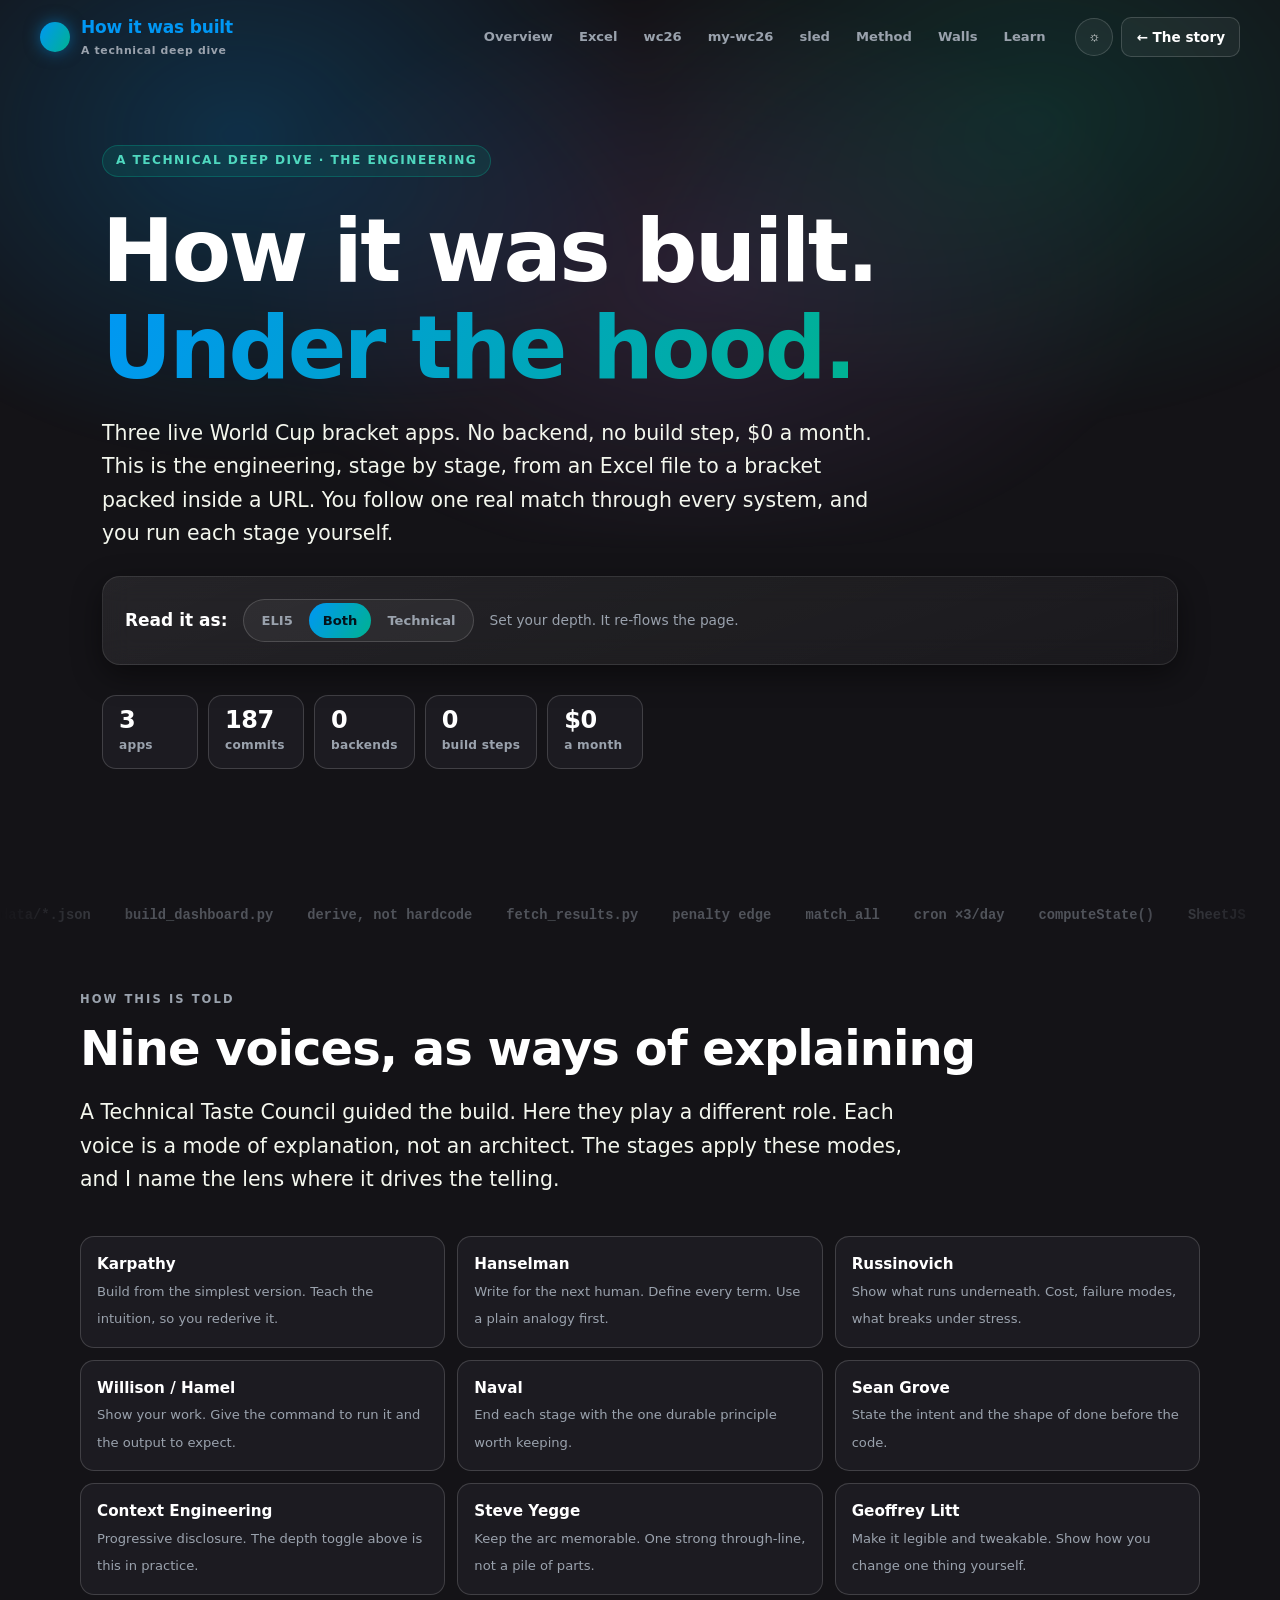
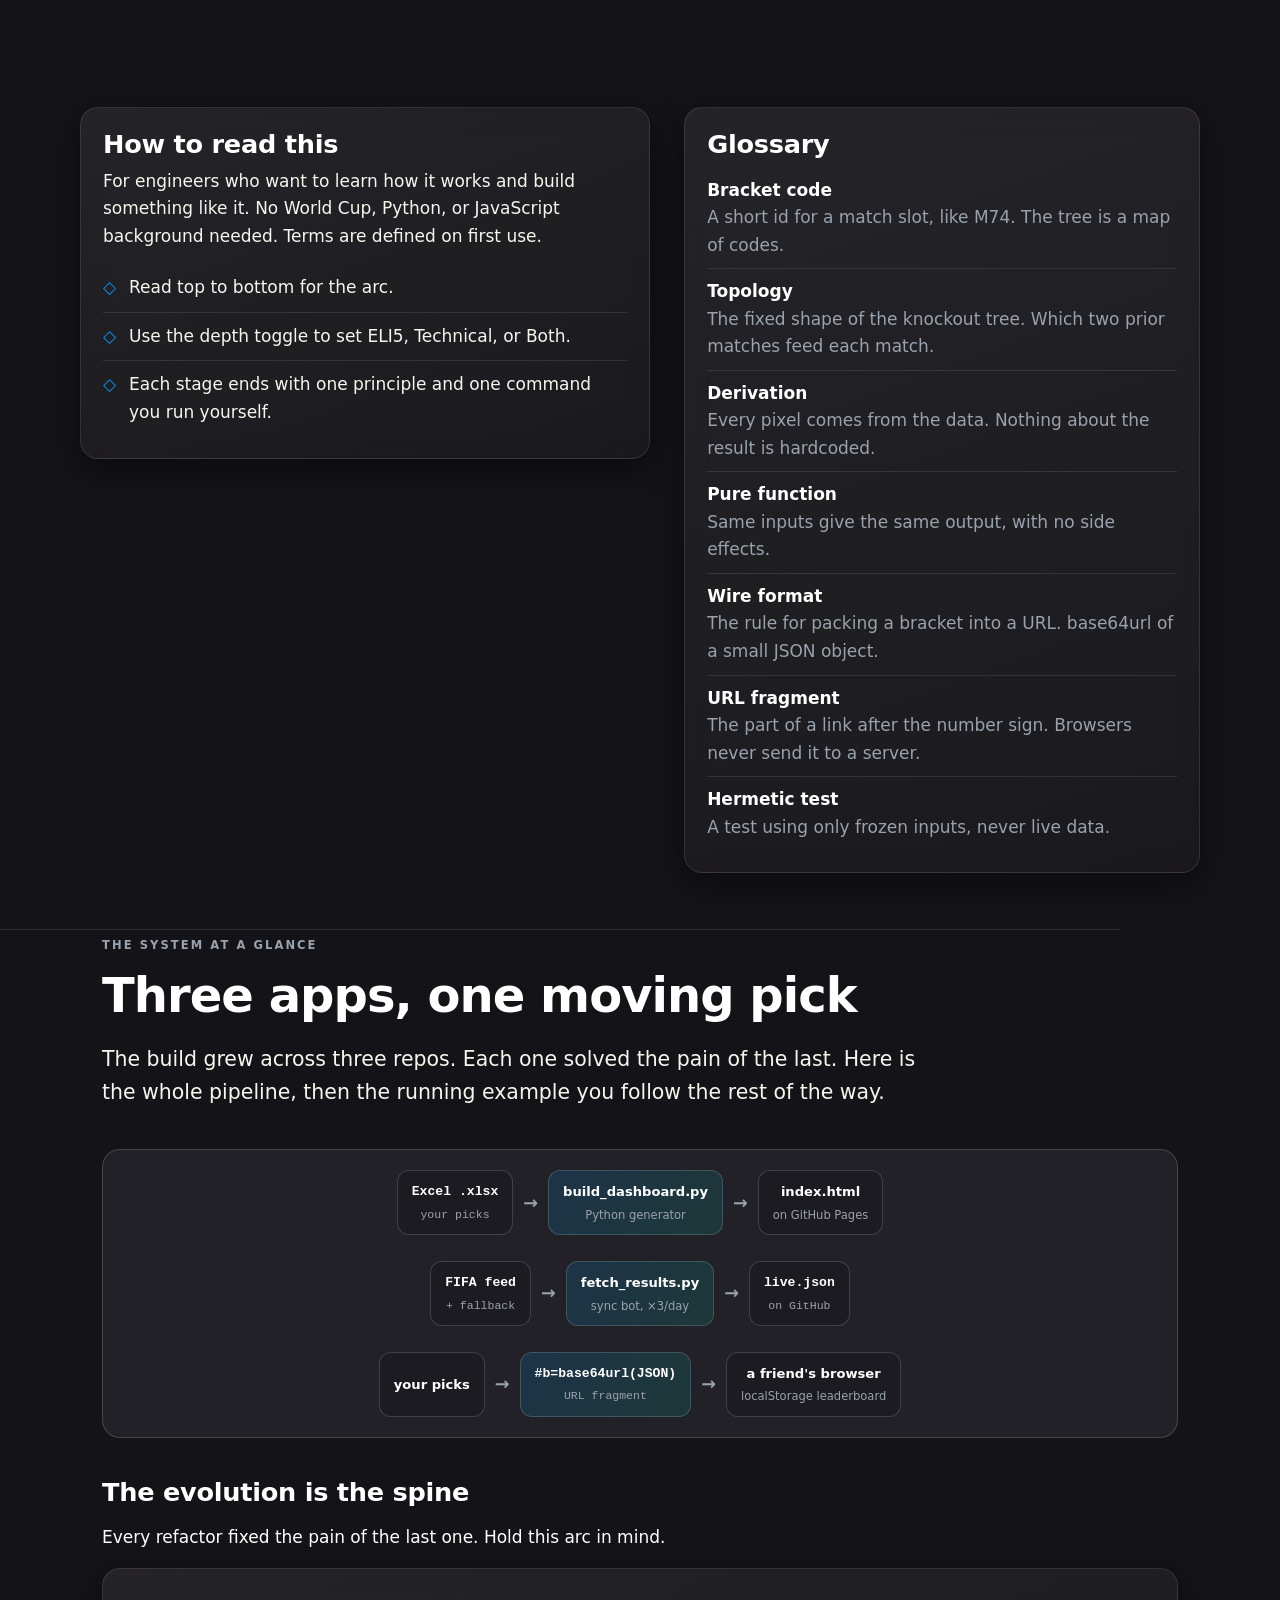
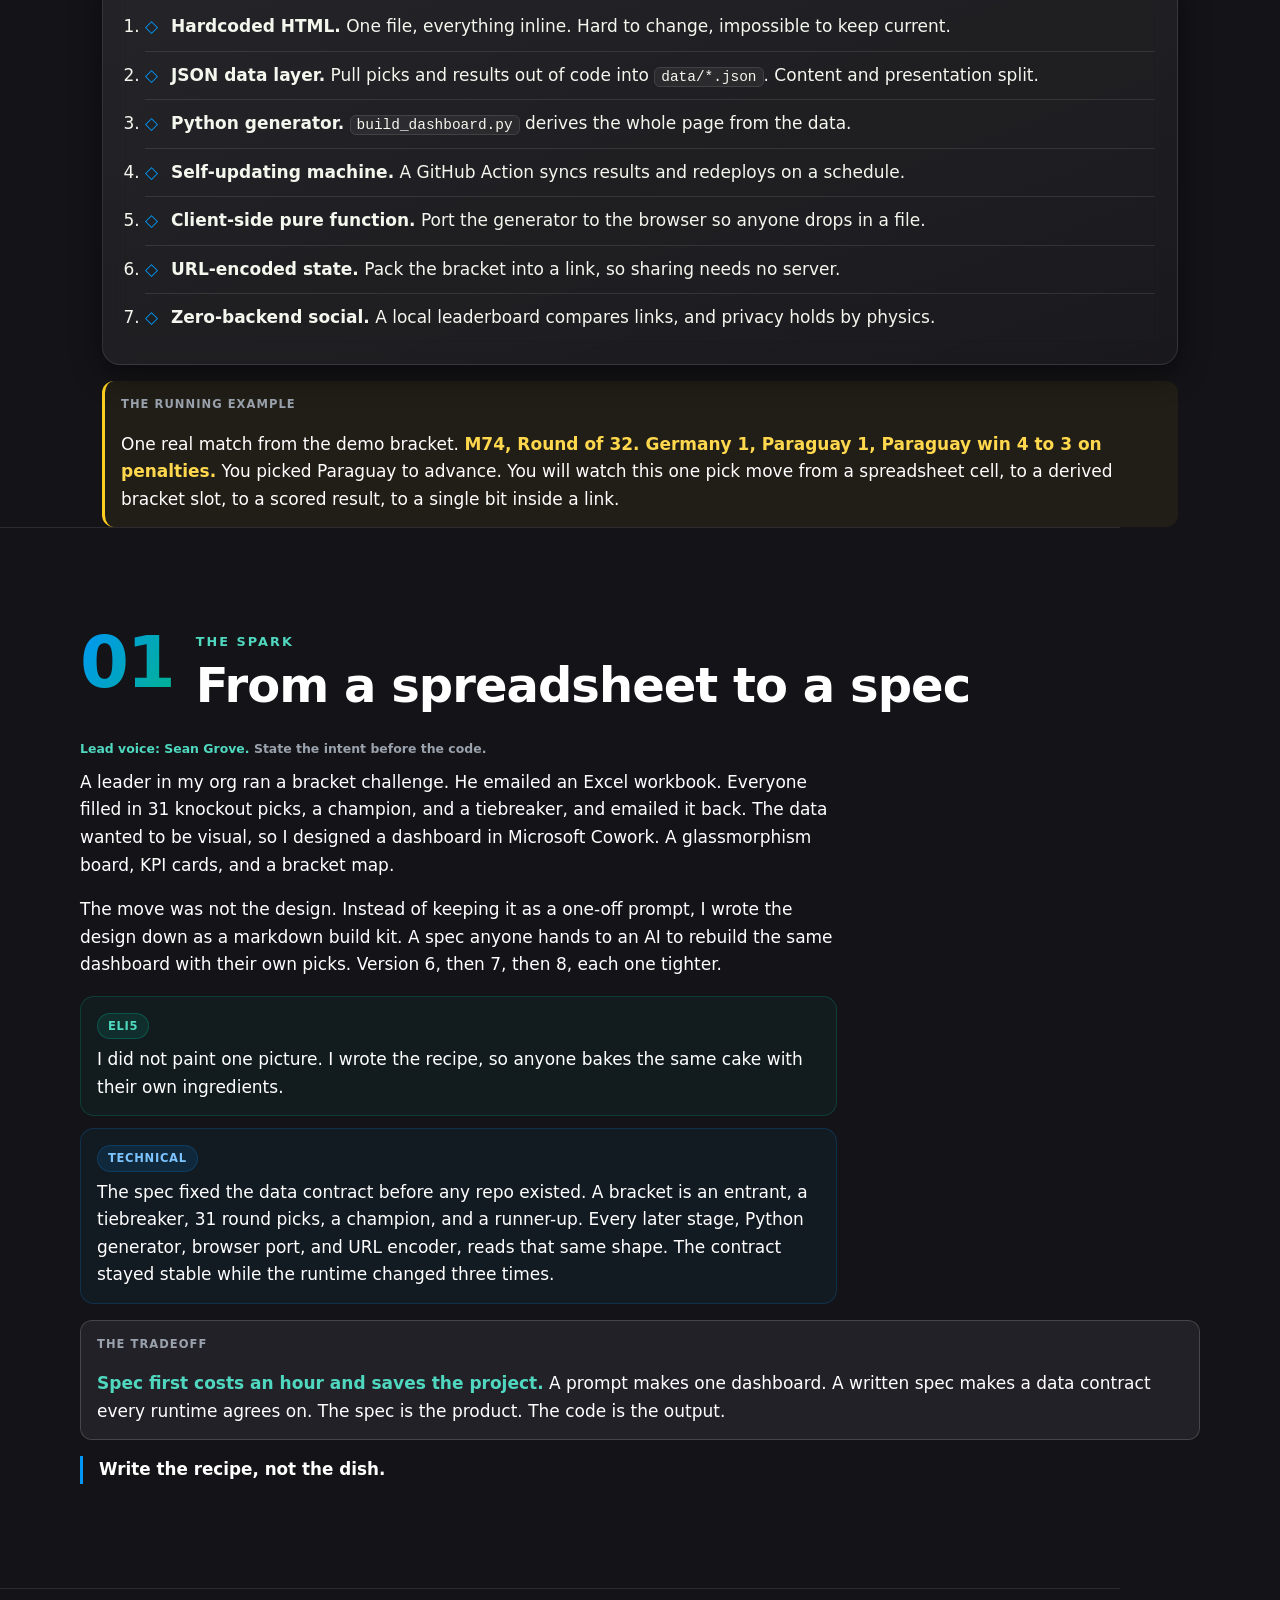
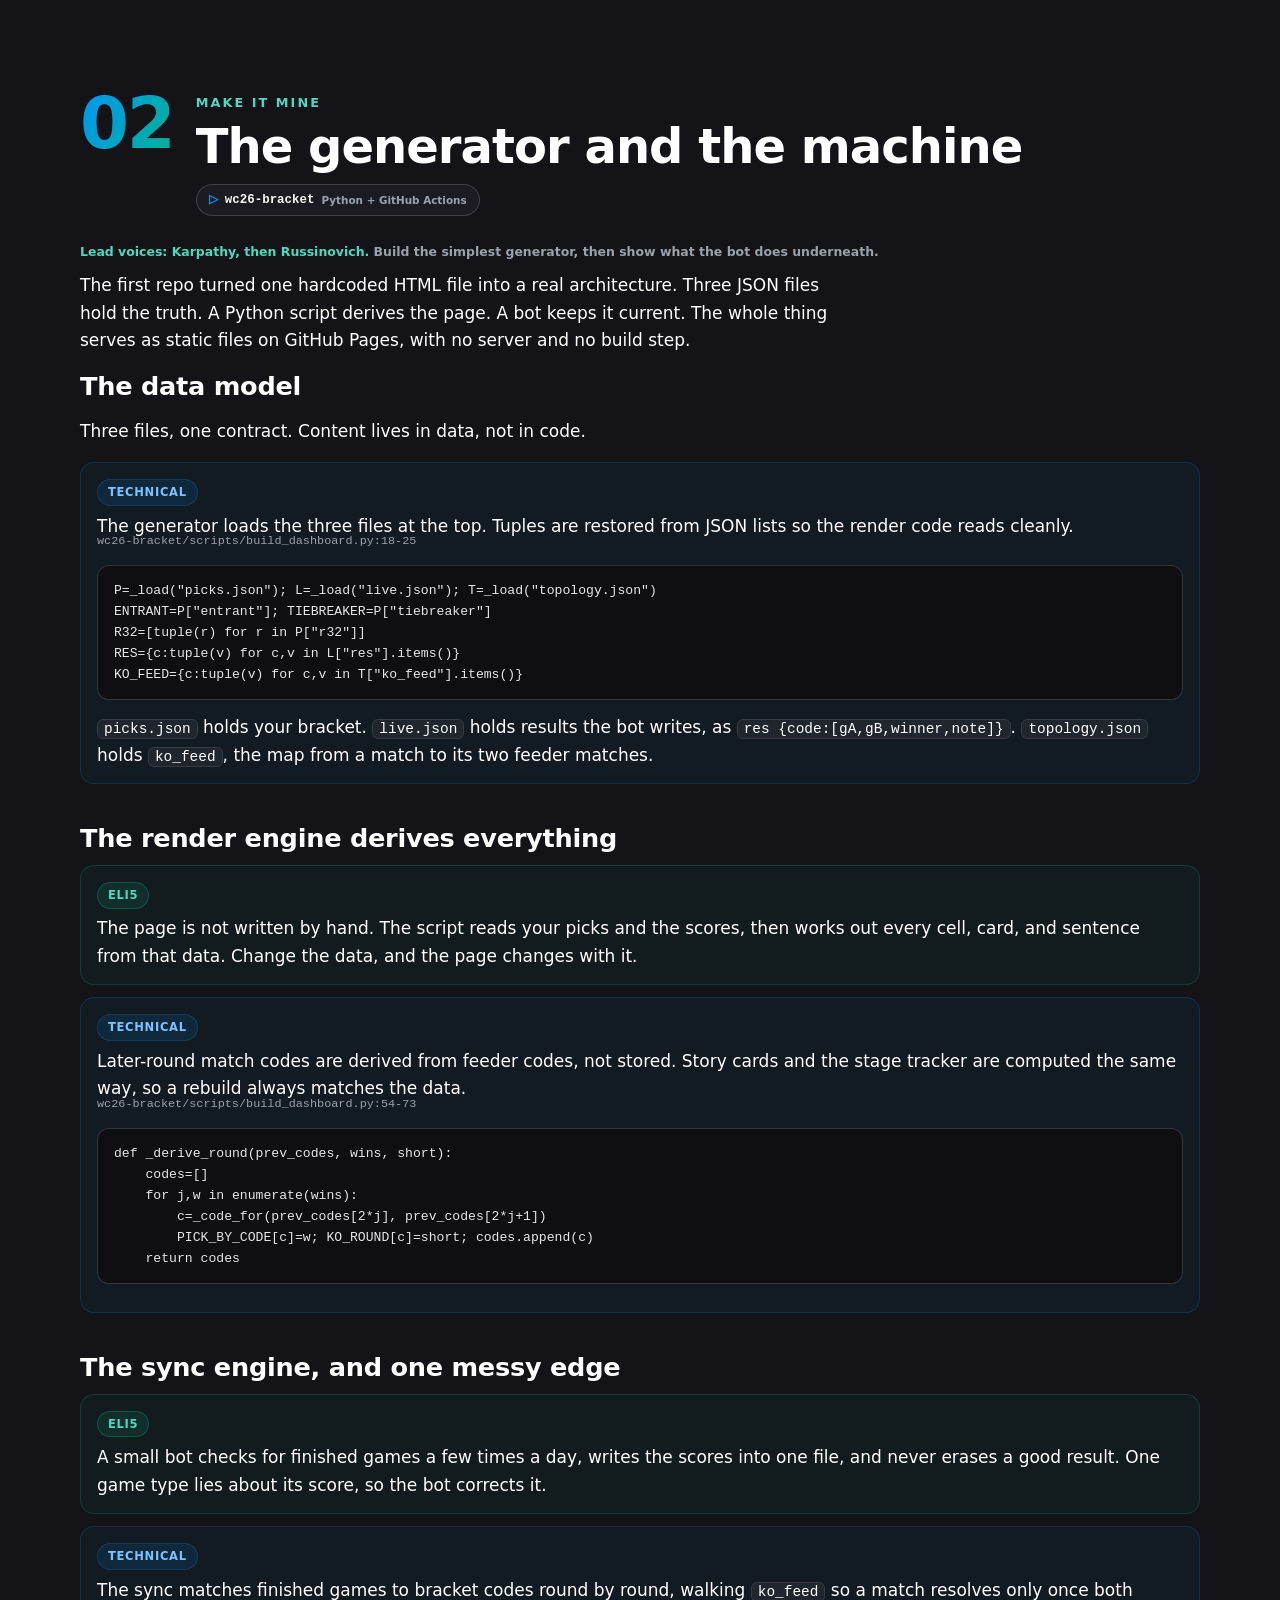
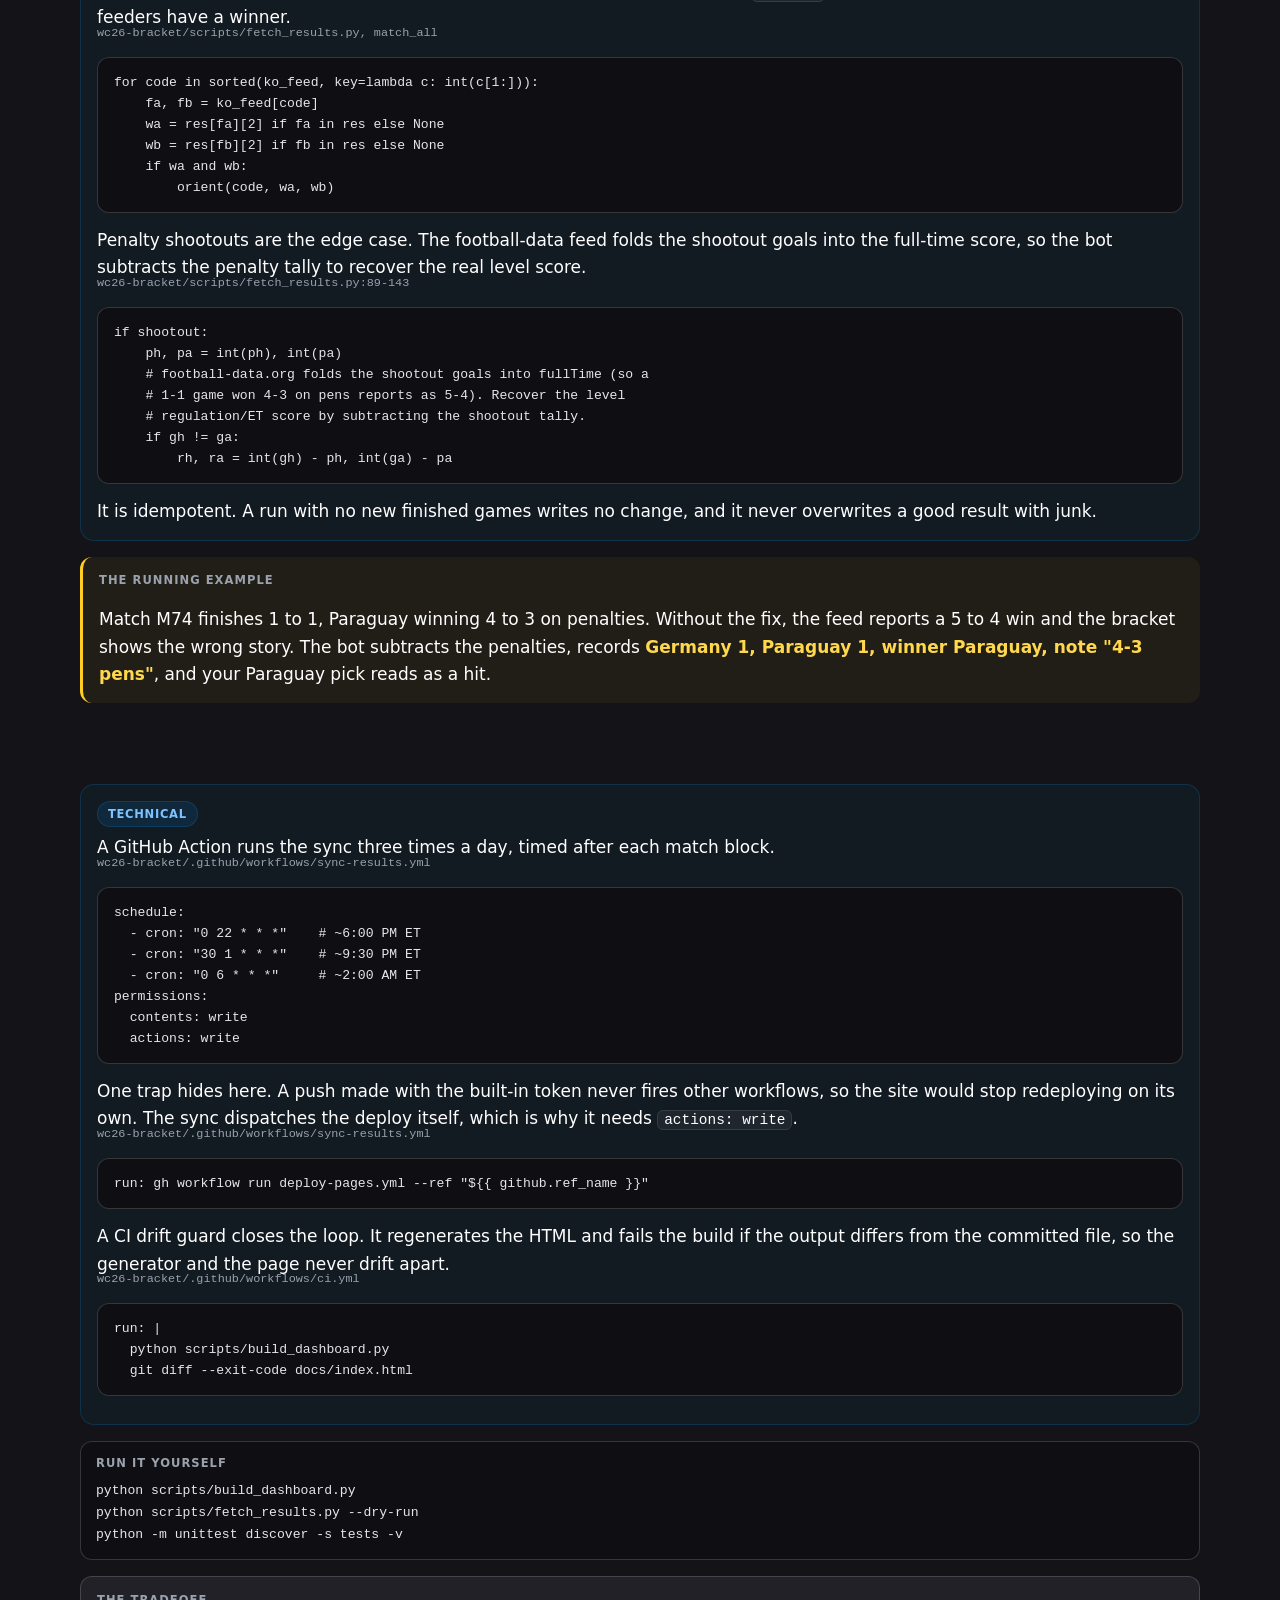
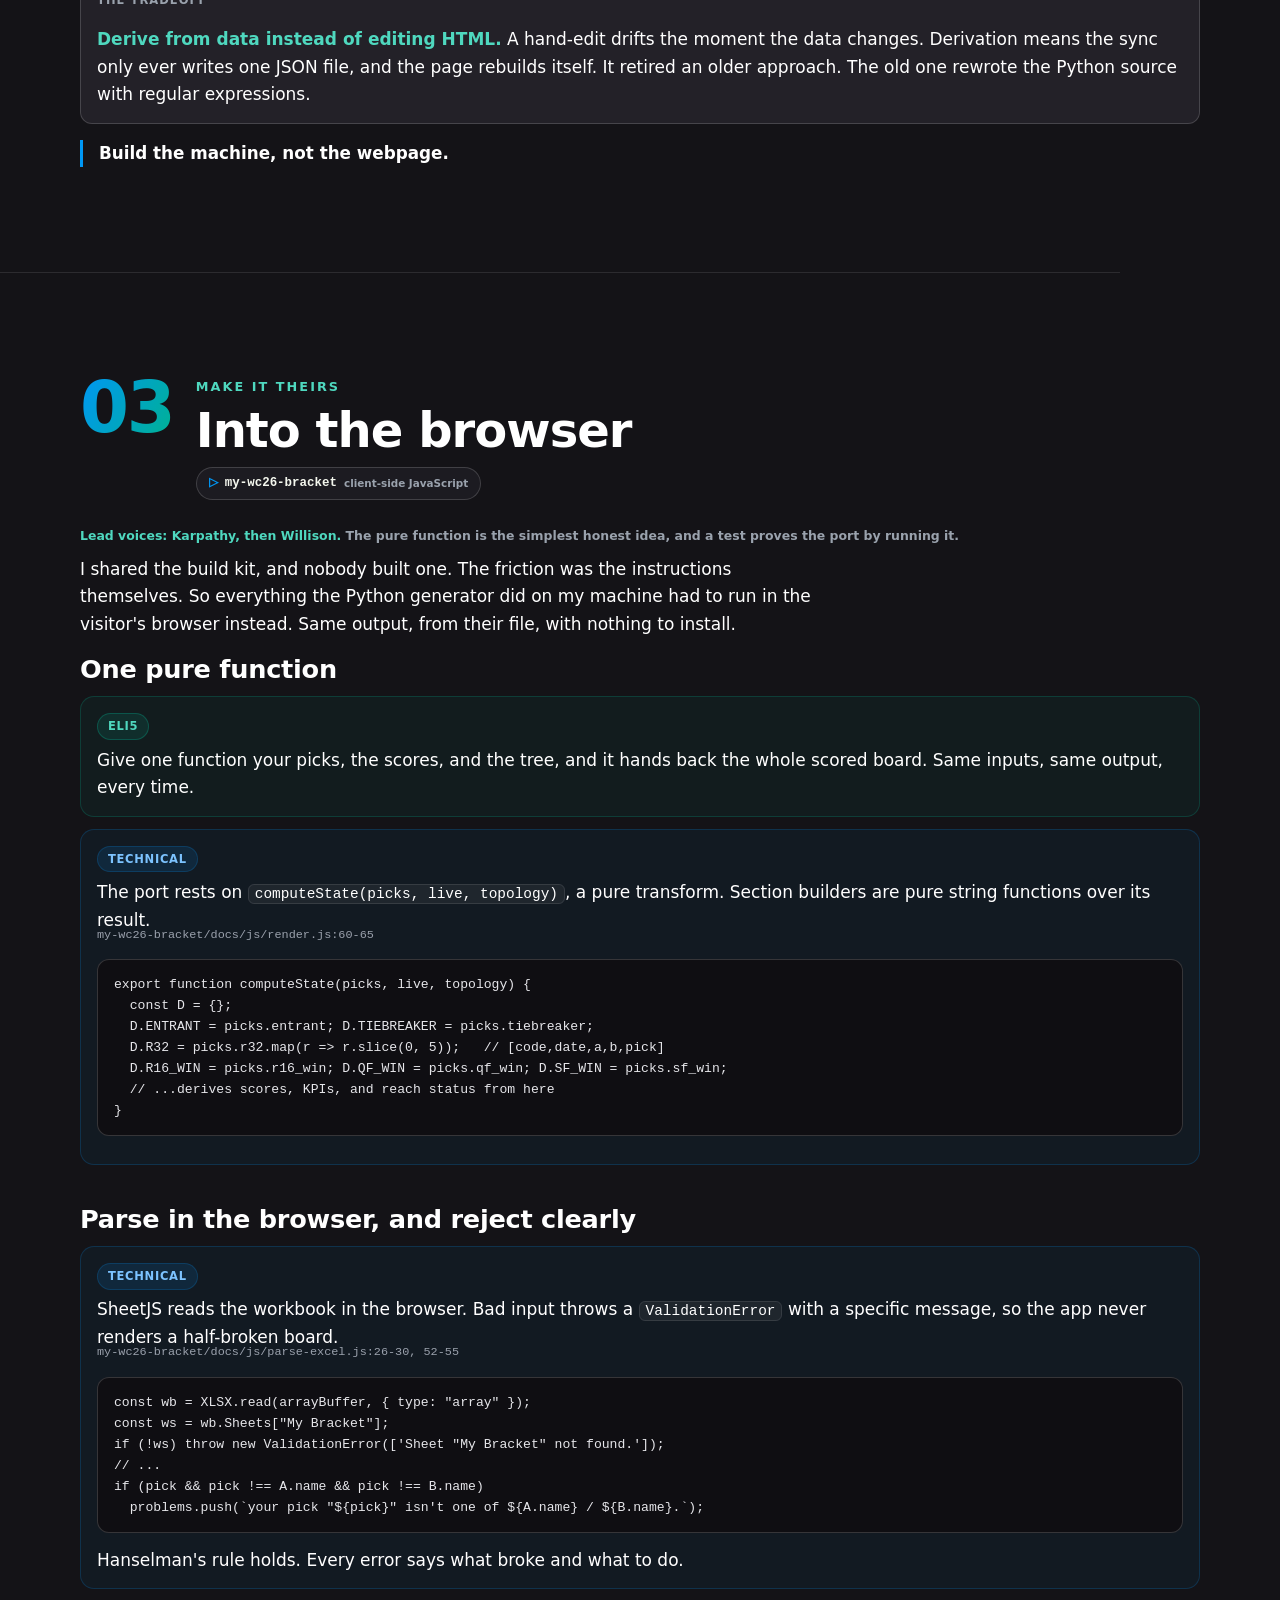
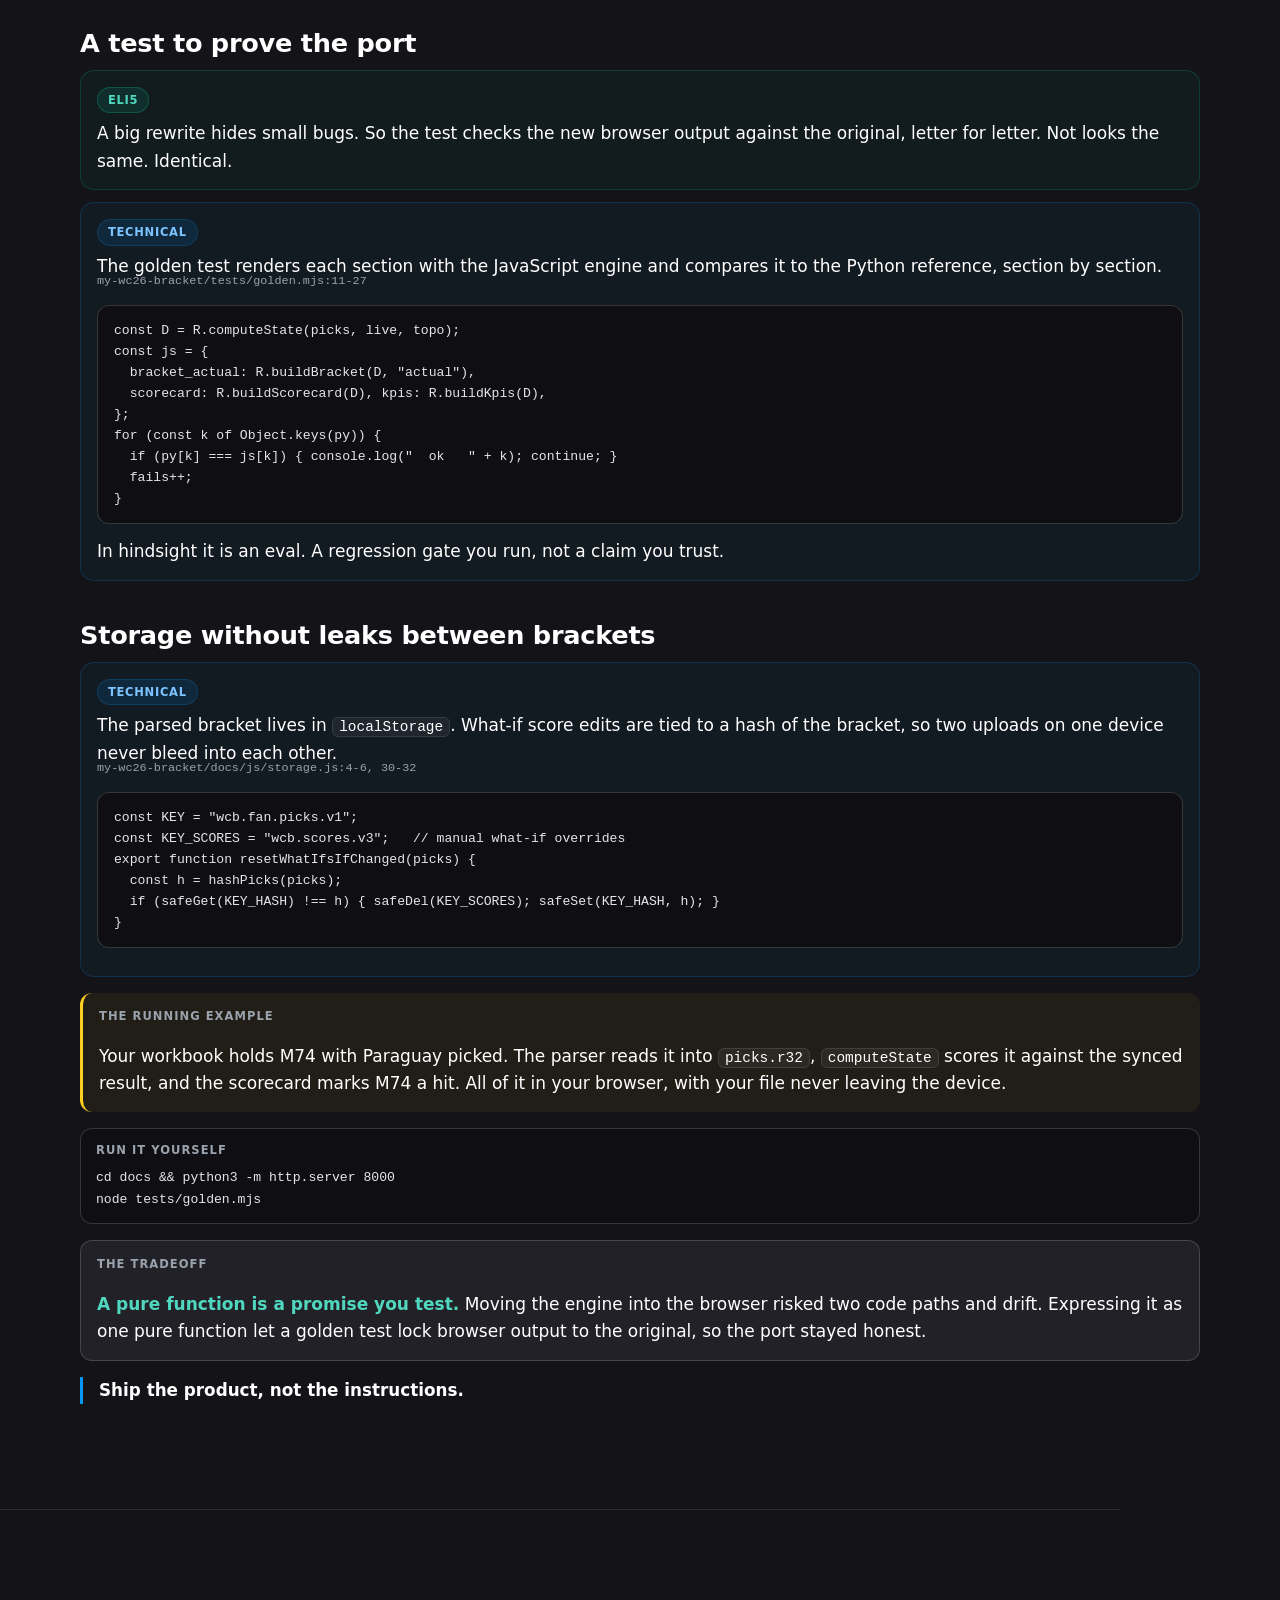
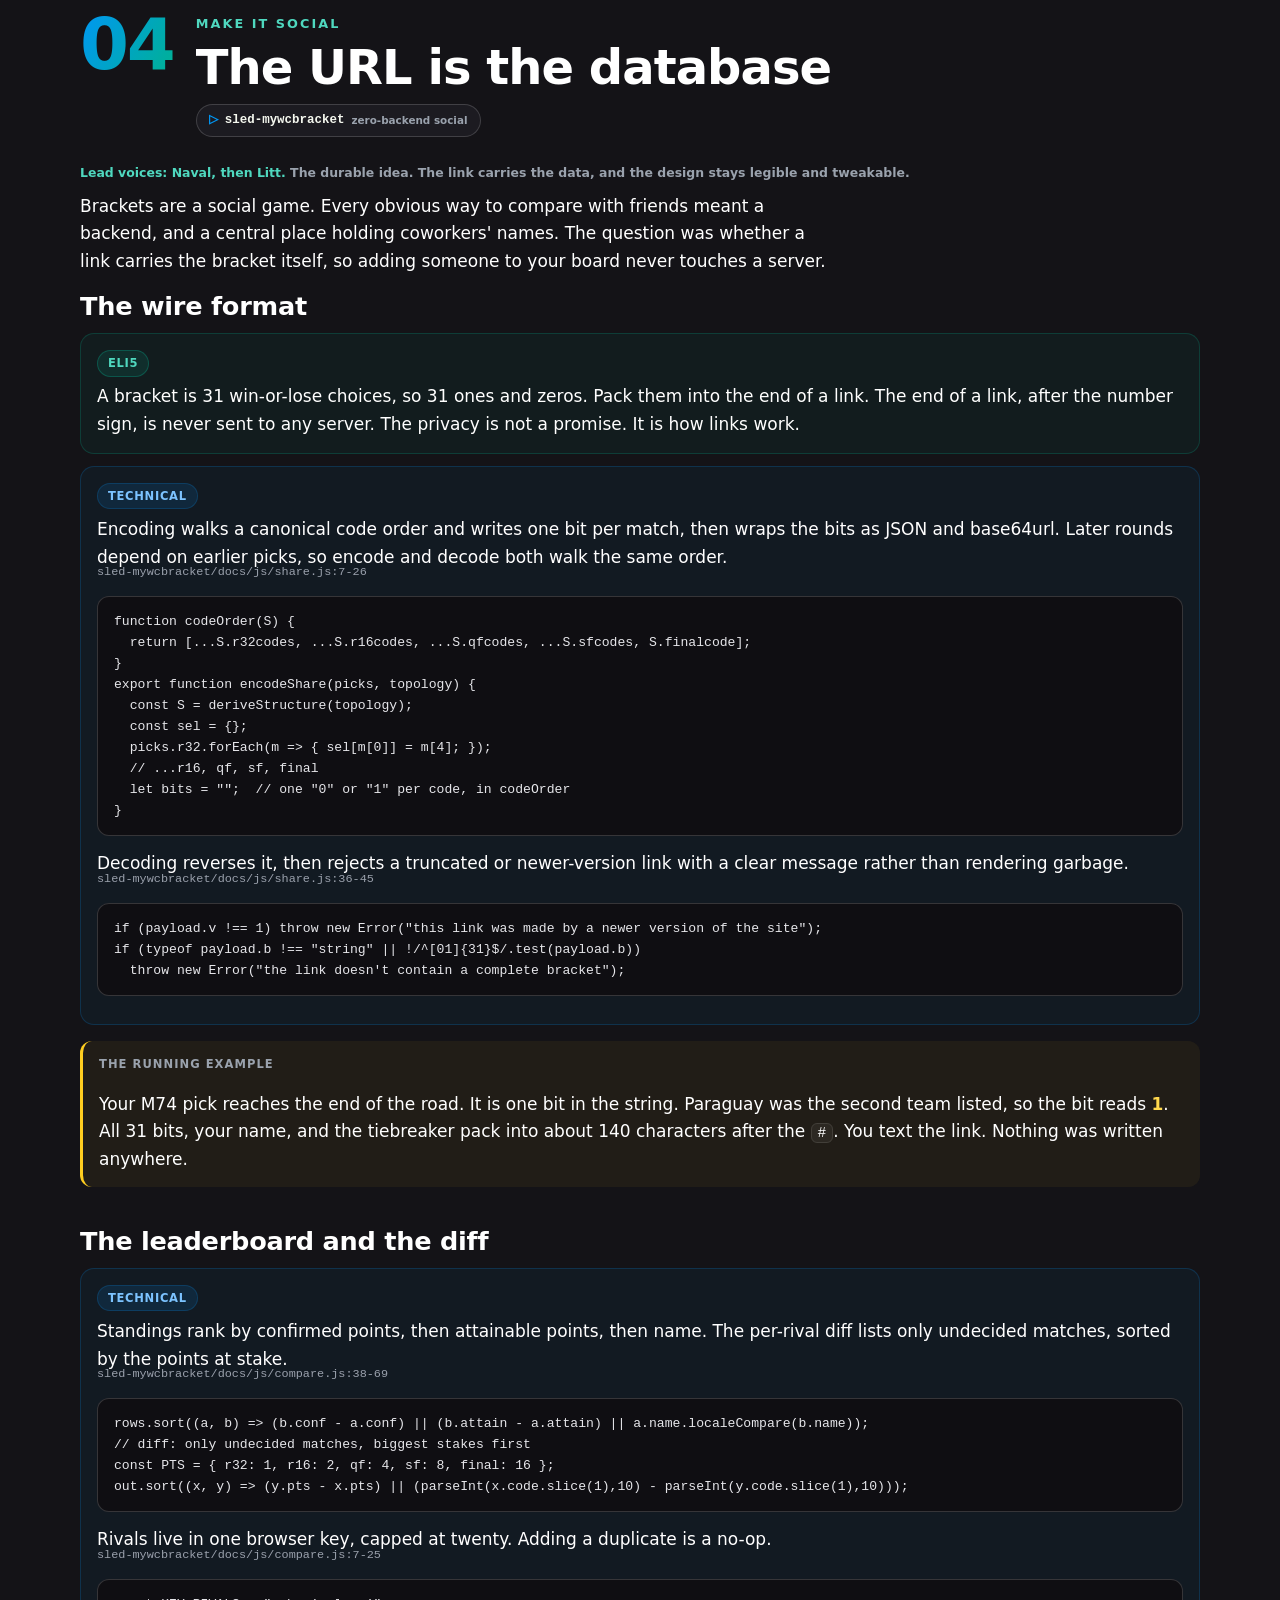
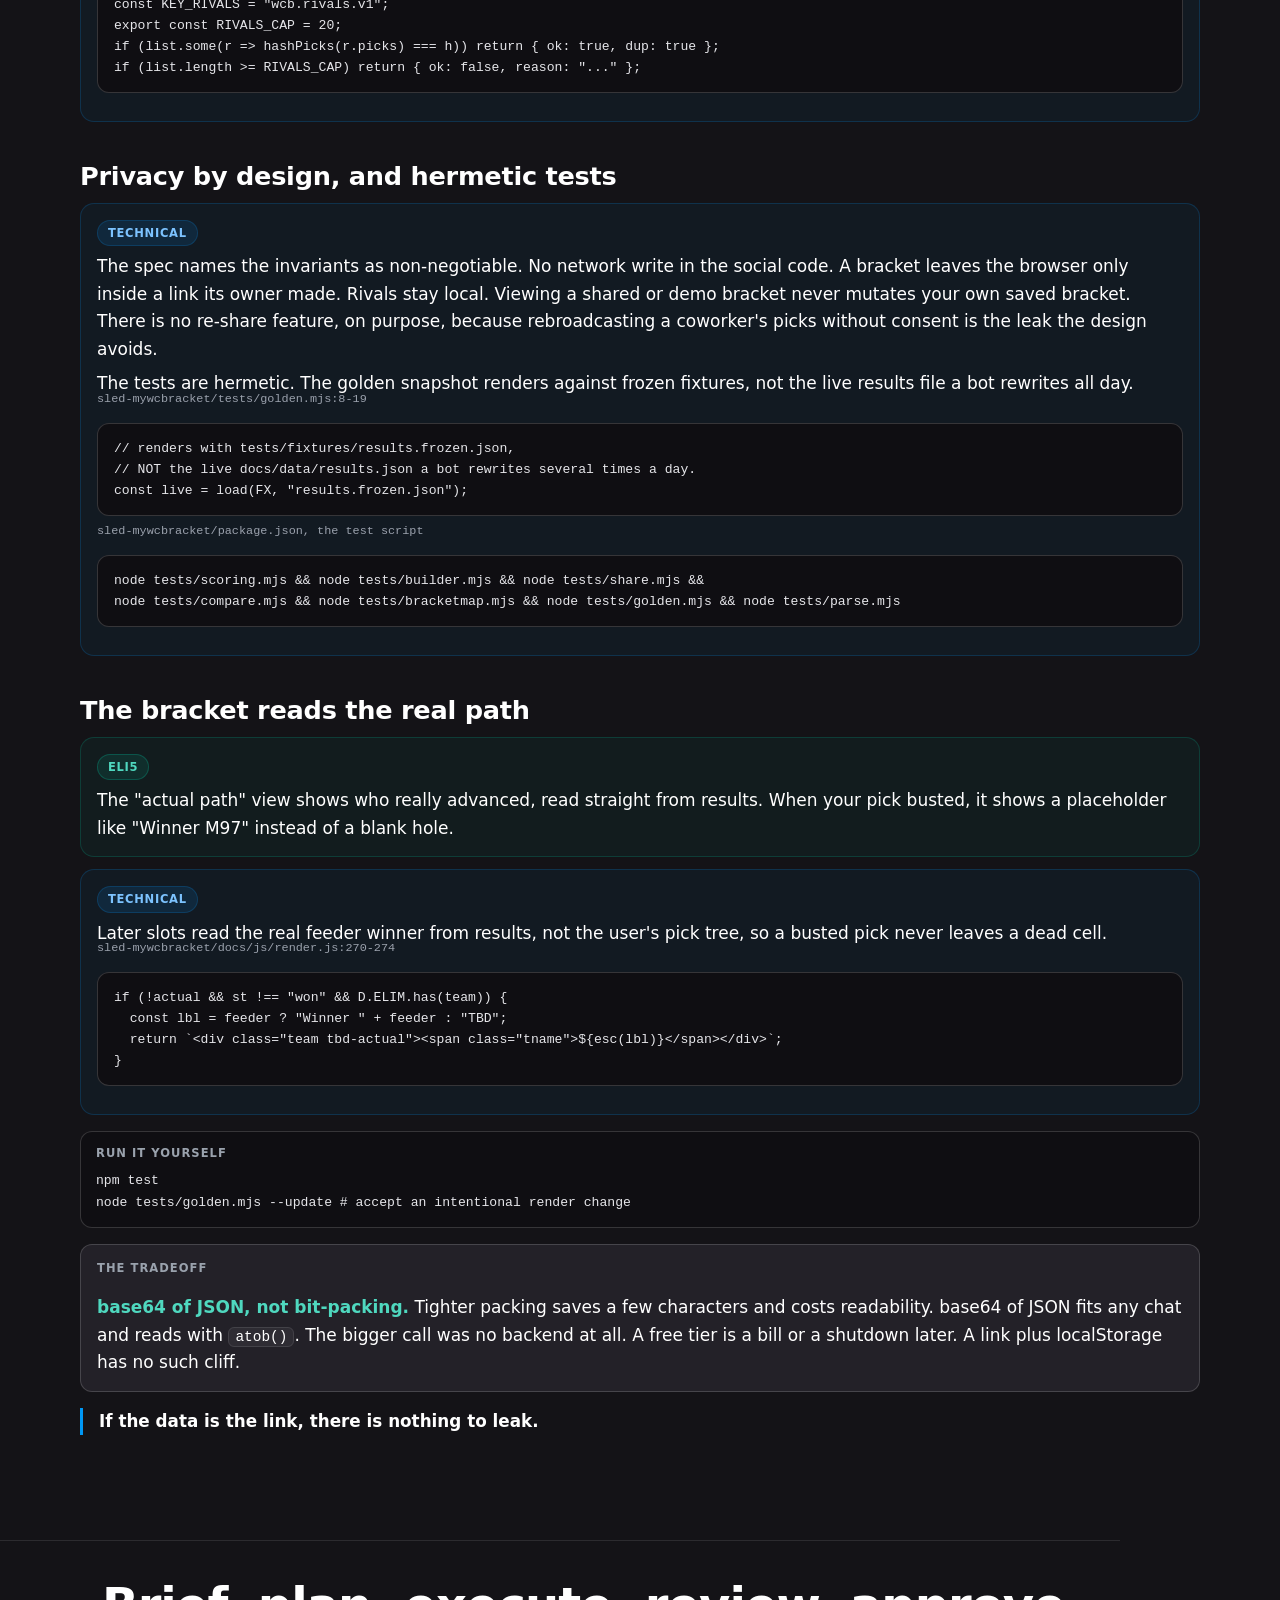
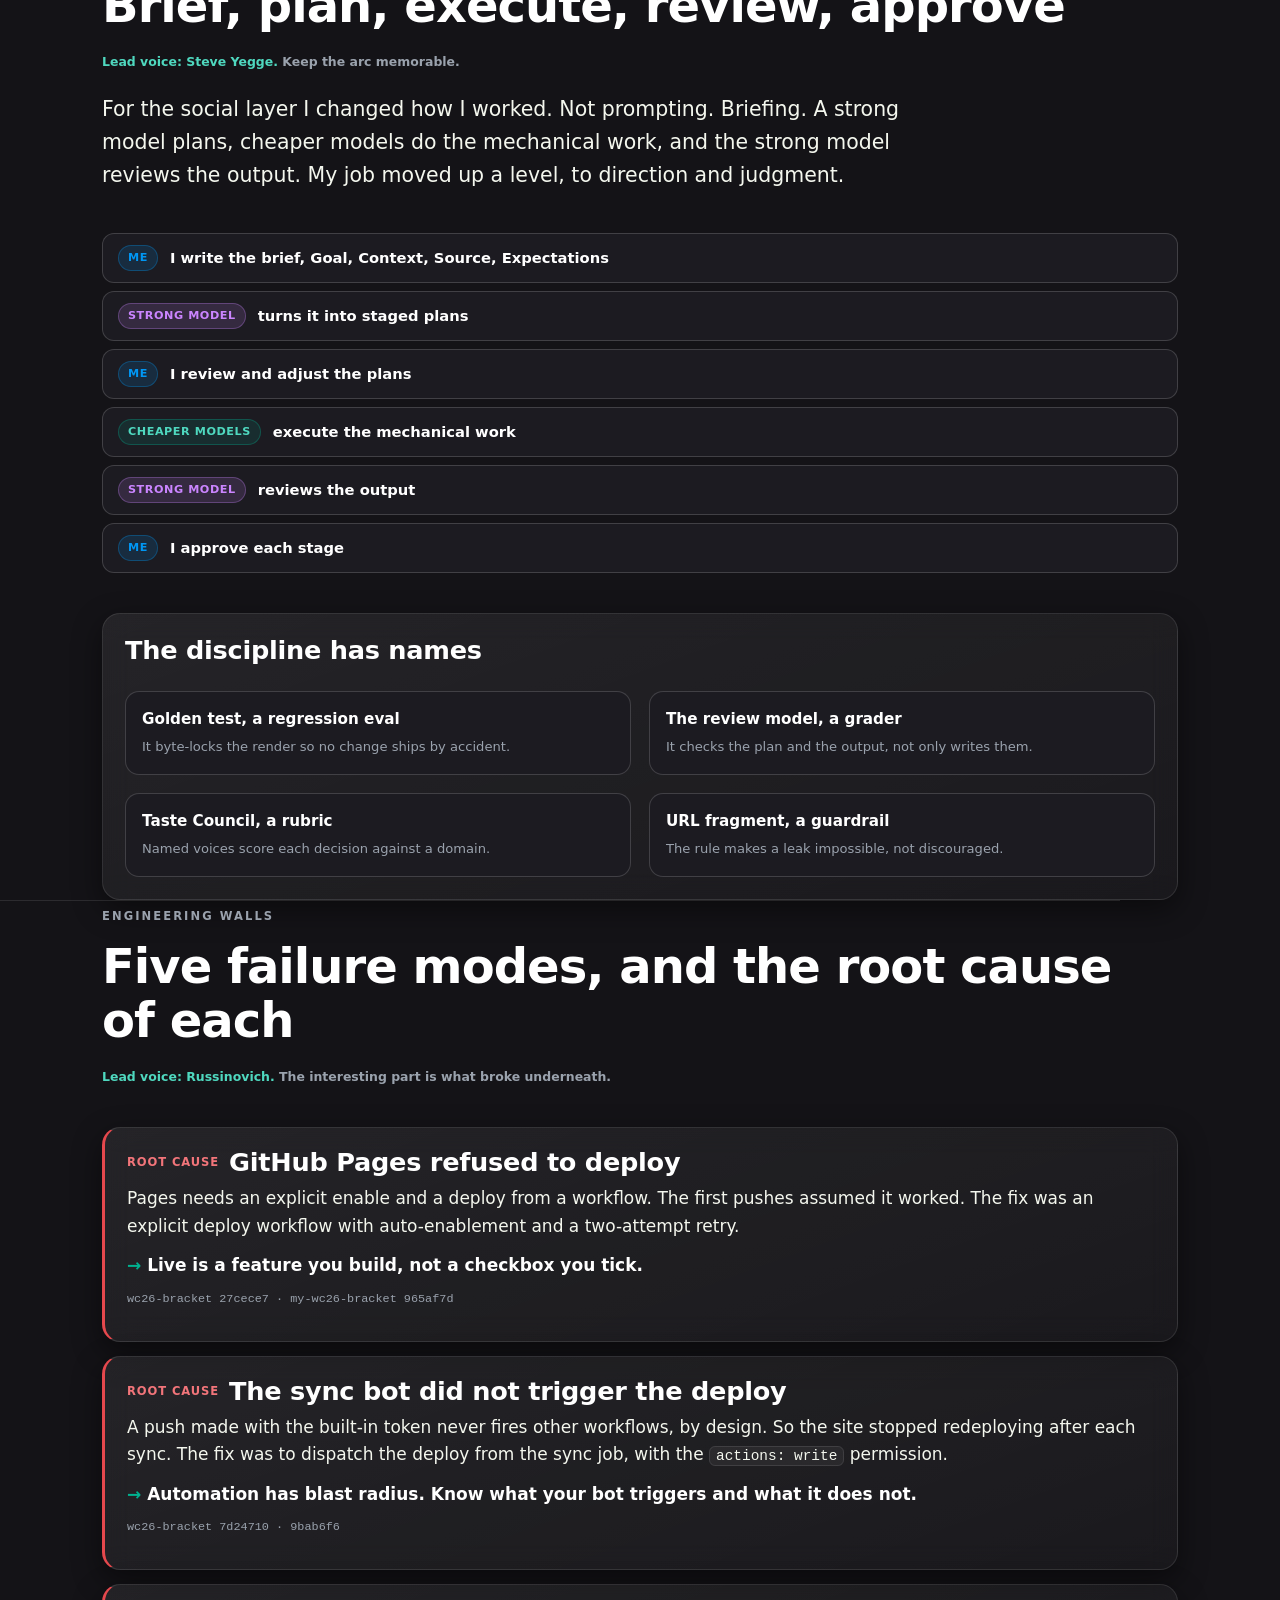
==== commit 8416b7de: "Rewrite ANALYSIS.html as a technical deep dive of the app build The build review documented building" ====
--- a/docs/ANALYSIS.html
+++ b/docs/ANALYSIS.html
@@ -3,12 +3,12 @@
 <head>
 <meta charset="utf-8">
 <meta name="viewport" content="width=device-width,initial-scale=1">
-<title>Project Review. How The Bracket Journey was built.</title>
-<meta name="description" content="A Technical Taste Council review of the bracket-journey build. The plans, the codebase, and what changed and why, explained plainly and technically.">
+<title>How it was built. A technical deep dive.</title>
+<meta name="description" content="A technical deep dive of how three live, zero-backend World Cup bracket apps were engineered, from an Excel file to a bracket packed inside a URL. Explained plainly and technically.">
+<link rel="canonical" href="https://eriic-builds.github.io/bracket-journey/ANALYSIS.html">
 <link rel="icon" href="data:image/svg+xml,<svg xmlns=%22http://www.w3.org/2000/svg%22 viewBox=%220 0 100 100%22><defs><linearGradient id=%22g%22 x1=%220%22 y1=%220%22 x2=%221%22 y2=%221%22><stop offset=%220%22 stop-color=%22%230097F4%22/><stop offset=%221%22 stop-color=%22%2300B291%22/></linearGradient></defs><circle cx=%2250%22 cy=%2250%22 r=%2246%22 fill=%22url(%23g)%22/></svg>">
 <link rel="stylesheet" href="css/journey.css">
 <style>
-/* ---- analysis-only extras (design system comes from journey.css) ---- */
 .modebar{display:inline-flex;gap:2px;background:var(--hover);border:1px solid var(--border2);border-radius:999px;padding:3px}
 .modebar button{font:inherit;font-weight:700;font-size:.82rem;color:var(--muted);background:transparent;border:0;padding:7px 14px;border-radius:999px;cursor:pointer;transition:.15s}
 .modebar button.on{color:#04121a;background:var(--grad)}
@@ -16,49 +16,42 @@
 body.m-tech .eli5{display:none}
 .lens{display:inline-flex;align-items:center;gap:7px;font-size:.72rem;font-weight:800;letter-spacing:.06em;text-transform:uppercase;padding:3px 10px;border-radius:999px}
 .lens.e{color:var(--win-ink);background:rgba(0,178,145,.12);border:1px solid rgba(0,178,145,.3)}
-.lens.t{color:#7cc3ff;background:rgba(0,151,244,.12);border:1px solid rgba(0,151,244,.3)}
-.eli5,.tech{border-radius:14px;padding:14px 16px;margin-top:10px}
+.lens.t{color:#7cc3ff;background:rgba(0,151,244,.12);border:1px solid rgba(0,151,244,.2)}
+.eli5,.tech{border-radius:14px;padding:14px 16px;margin-top:12px}
 .eli5{background:rgba(0,178,145,.06);border:1px solid rgba(0,178,145,.22)}
 .tech{background:rgba(0,151,244,.05);border:1px solid rgba(0,151,244,.2)}
 .eli5 p,.tech p{margin:.4em 0 0}
-/* phases */
-.phase{border-radius:var(--radius);padding:18px 18px 8px}
-.phase h4{margin:0 0 4px;font-size:.78rem;letter-spacing:.12em;text-transform:uppercase;color:var(--muted)}
-.phase .pnote{color:var(--muted);font-size:.84rem;margin:0 0 12px}
-.todo{display:flex;align-items:flex-start;gap:10px;padding:9px 0;border-top:1px solid var(--border)}
-.todo:first-of-type{border-top:0}
-.todo .dot{width:18px;height:18px;border-radius:50%;flex:0 0 auto;margin-top:2px;display:grid;place-items:center;font-size:.7rem;font-weight:800}
-.todo .dot.done{background:var(--win);color:#04121a}
-.todo .tt{font-weight:700;font-size:.92rem}
-.todo .td{color:var(--muted);font-size:.83rem}
-.todo code{font-family:var(--mono);font-size:.8em;color:var(--text2)}
-/* review cards */
-.review{padding:18px 20px;border-radius:var(--radius)}
-.review+.review{margin-top:14px}
-.review .rh{display:flex;align-items:center;gap:12px;flex-wrap:wrap}
-.review .rh b{font-size:1.05rem}
-.review .dom{color:var(--muted);font-size:.82rem}
-.verdict{margin-left:auto;font-size:.72rem;font-weight:800;letter-spacing:.05em;text-transform:uppercase;padding:4px 11px;border-radius:999px}
-.verdict.pass{color:var(--win-ink);background:rgba(0,178,145,.12);border:1px solid rgba(0,178,145,.3)}
-.verdict.improved{color:var(--gold-ink);background:rgba(255,206,32,.12);border:1px solid rgba(255,206,32,.35)}
-.review .said{margin:.7em 0 0;color:var(--text2)}
-.review .did{margin:.5em 0 0}
-.review .did::before{content:"→ ";color:var(--win)}
-.legend2{display:flex;gap:14px;flex-wrap:wrap;margin-top:10px;font-size:.82rem;color:var(--muted)}
 .filemap{font-family:var(--mono);font-size:.86rem;line-height:1.9;color:var(--text2)}
-.filemap .c{color:var(--muted)}
-.filemap b{color:var(--text)}
+.filemap .c{color:var(--muted)} .filemap b{color:var(--text)}
+.voicegrid{display:grid;grid-template-columns:repeat(3,1fr);gap:12px}
+@media (max-width:820px){.voicegrid{grid-template-columns:repeat(2,1fr)}}
+@media (max-width:480px){.voicegrid{grid-template-columns:1fr}}
+.runex{border-left:3px solid var(--gold);background:rgba(255,206,32,.06);border-radius:12px;padding:14px 16px;margin-top:16px}
+.runex .rl,.runself .rl,.tradeoff .rl{display:block;color:var(--muted);font-size:.72rem;text-transform:uppercase;letter-spacing:.09em;font-weight:800;margin-bottom:6px}
+.runex b{color:var(--gold-ink)}
+.runself{border:1px solid var(--border2);border-radius:12px;background:var(--code-bg);padding:12px 15px;margin-top:16px;font-family:var(--mono);font-size:.82rem;color:#e6e6ea;line-height:1.7;overflow-x:auto}
+.runself .rl{font-family:var(--fstack)}
+.tradeoff{border:1px solid var(--border2);border-radius:12px;padding:14px 16px;margin-top:16px;background:var(--panel2)}
+.tradeoff b{color:var(--win-ink)}
+.principle{margin-top:16px;font-size:1.05rem;font-weight:700;padding-left:16px;border-left:3px solid var(--blue)}
+.gloss div{padding:9px 0;border-top:1px solid var(--border)}
+.gloss div:first-child{border-top:0}
+.gloss b{color:var(--text)}
+.lead{font-size:.78rem;color:var(--muted);font-weight:600;margin:0 0 10px}
+.lead b{color:var(--win-ink)}
 </style>
 </head>
 <body class="m-both">
-<a class="skip" href="#plans">Skip to the review</a>
+<a class="skip" href="#overview">Skip to the deep dive</a>
+<div class="progress" aria-hidden="true"></div>
 
 <nav class="nav" aria-label="Section navigation">
   <a class="brand" href="#top"><span class="orb" aria-hidden="true"></span>
-    <span>Project Review<small>The Bracket Journey · the last look</small></span></a>
+    <span>How it was built<small>A technical deep dive</small></span></a>
   <div class="dots">
-    <a href="#plans">Plans</a><a href="#codebase">Codebase</a><a href="#council">Council</a>
-    <a href="#revisions">Revisions</a><a href="#learn">Learnings</a>
+    <a href="#overview">Overview</a><a href="#excel">Excel</a><a href="#wc26">wc26</a>
+    <a href="#mywc26">my-wc26</a><a href="#sled">sled</a><a href="#method">Method</a>
+    <a href="#walls">Walls</a><a href="#learn">Learn</a>
   </div>
   <div class="navcta">
     <button id="themeBtn" class="iconbtn" type="button" aria-label="Toggle theme">◐</button>
@@ -69,12 +62,11 @@
 <!-- HERO -->
 <header class="hero wrap" id="top">
   <div class="reveal in">
-    <span class="kicker">The last review · what / why / learnings</span>
-    <h1 class="mt2">How this got built, and <span class="grad-text">why</span>.</h1>
-    <p class="lede maxch">One last pass over the whole project. The plans and how they ran, the
-    codebase, and a <b>Technical Taste Council</b> review of the work. The same nine voices guided
-    the build. Now they turn back on it. Every idea appears two ways, so you learn it at either
-    level.</p>
+    <span class="kicker">A technical deep dive · the engineering</span>
+    <h1 class="mt2">How it was built. <span class="grad-text">Under the hood.</span></h1>
+    <p class="lede maxch">Three live World Cup bracket apps. No backend, no build step, $0 a month.
+    This is the engineering, stage by stage, from an Excel file to a bracket packed inside a
+    URL. You follow one real match through every system, and you run each stage yourself.</p>
 
     <div class="glass card mt2" style="display:flex;align-items:center;gap:16px;flex-wrap:wrap">
       <span style="font-weight:700">Read it as:</span>
@@ -83,285 +75,649 @@
         <button data-mode="both" class="on" type="button">Both</button>
         <button data-mode="tech" type="button">Technical</button>
       </div>
-      <span class="muted" style="font-size:.86rem">Switch anytime. It re-flows the whole page.</span>
+      <span class="muted" style="font-size:.86rem">Set your depth. It re-flows the page.</span>
     </div>
 
     <div class="herostats mt3">
-      <div class="stat"><b>13</b><span>plans shipped</span></div>
-      <div class="stat"><b>9</b><span>council voices</span></div>
-      <div class="stat"><b>3</b><span>source repos</span></div>
+      <div class="stat"><b>3</b><span>apps</span></div>
+      <div class="stat"><b>187</b><span>commits</span></div>
+      <div class="stat"><b>0</b><span>backends</span></div>
       <div class="stat"><b>0</b><span>build steps</span></div>
-      <div class="stat"><b>0</b><span>JS errors</span></div>
+      <div class="stat"><b>$0</b><span>a month</span></div>
     </div>
   </div>
 </header>
 
 <div class="reverse-strip" aria-hidden="true"><div class="track" data-speed="0.1">
-  <span>scaffold</span><span>design system</span><span>motion</span><span>timeline</span>
-  <span>screenshots</span><span>narrative</span><span>architecture</span><span>skim layer</span>
-  <span>assemble</span><span>a11y + perf</span><span>verify</span><span>ship</span>
-  <span>scaffold</span><span>design system</span><span>motion</span><span>timeline</span>
-  <span>screenshots</span><span>narrative</span><span>architecture</span><span>skim layer</span>
-  <span>assemble</span><span>a11y + perf</span><span>verify</span><span>ship</span>
+  <span>data/*.json</span><span>build_dashboard.py</span><span>derive, not hardcode</span>
+  <span>fetch_results.py</span><span>penalty edge</span><span>match_all</span><span>cron ×3/day</span>
+  <span>computeState()</span><span>SheetJS</span><span>golden test</span><span>#b=base64url(JSON)</span>
+  <span>codeOrder</span><span>localStorage</span><span>rank + diff</span><span>zero backend</span>
+  <span>data/*.json</span><span>build_dashboard.py</span><span>derive, not hardcode</span>
+  <span>fetch_results.py</span><span>penalty edge</span><span>match_all</span><span>cron ×3/day</span>
+  <span>computeState()</span><span>SheetJS</span><span>golden test</span><span>#b=base64url(JSON)</span>
+  <span>codeOrder</span><span>localStorage</span><span>rank + diff</span><span>zero backend</span>
 </div></div>
 
-<!-- ============ PLANS EXECUTION ============ -->
-<section class="wrap" id="plans">
-  <span class="section-label reveal">Part 1 · Plans execution</span>
-  <h2 class="reveal">From one brief to thirteen plans</h2>
-  <p class="lede maxch reveal">The whole build ran off a single brief (kept in <code class="inline">/input/brief.md</code>)
-  turned into a plan (<code class="inline">/input/plan.md</code>) of 13 tracked steps. They ran in
-  five phases. Foundations first, then everything able to run in parallel, then assembly and
-  shipping.</p>
-
-  <div class="eli5 reveal"><span class="lens e">ELI5</span>
-    <p>Think of it like building a float for a parade. First you build the frame (foundations).
-    Then a bunch of people work at the same time, one paints, one writes the signs, one takes
-    photos. Finally everyone bolts their pieces on, you double-check it, and you roll it out.</p></div>
-  <div class="tech reveal"><span class="lens t">Technical</span>
-    <p>Todos ran with explicit dependencies (a small DAG). Phase 1 (scaffold → design
-    tokens → motion) ran serial because everything inherits from it. Phase 2 (git-history mining,
-    Playwright screenshot capture, imagery) ran fully independent, as background agents and
-    async jobs. Phase 3 (narrative, architecture panels, skim layer) depended only on the mined
-    facts. Phase 4 assembled and hardened. Phase 5 shipped to Pages.</p></div>
-
-  <div class="grid g2 mt3">
-    <div class="phase glass reveal">
-      <h4>Phase 1 · Foundations</h4><p class="pnote">Serial. Everything inherits from these.</p>
-      <div class="todo"><span class="dot done">✓</span><div><div class="tt">Scaffold the repo</div><div class="td">Dirs, LICENSE, Pages workflow, instruction files, copied <code>TECHNICAL_TASTE_COUNCIL.md</code>.</div></div></div>
-      <div class="todo"><span class="dot done">✓</span><div><div class="tt">Port the design system</div><div class="td">sled's tokens → <code>journey.css</code>: Segoe UI, blue→teal gradient, glass, ambient glow.</div></div></div>
-      <div class="todo"><span class="dot done">✓</span><div><div class="tt">Build the motion library</div><div class="td">Vanilla <code>motion.js</code>: reveals, word-reveal, reverse-scroll, scrollspy, theme.</div></div></div>
-    </div>
-    <div class="phase glass reveal d1">
-      <h4>Phase 2 · Research &amp; assets (parallel)</h4><p class="pnote">Independent. Ran concurrently.</p>
-      <div class="todo"><span class="dot done">✓</span><div><div class="tt">Reconstruct the timeline</div><div class="td">Mined git across 3 repos: 187 commits, dates, and every wall's commit hash.</div></div></div>
-      <div class="todo"><span class="dot done">✓</span><div><div class="tt">Capture real screenshots</div><div class="td">Playwright drove each live app (demo, share, leaderboard) → real PNGs.</div></div></div>
-      <div class="todo"><span class="dot done">✓</span><div><div class="tt">Imagery (copyright-safe)</div><div class="td">Chose real screenshots + CSS gradients over stock photos (see Naval, below).</div></div></div>
-    </div>
-    <div class="phase glass reveal">
-      <h4>Phase 3 · Content (dual track)</h4><p class="pnote">Depends on mined facts.</p>
-      <div class="todo"><span class="dot done">✓</span><div><div class="tt">Write the narrative</div><div class="td">Hero's-journey story track. Naval and Great-Demo framing. Improved intro.</div></div></div>
-      <div class="todo"><span class="dot done">✓</span><div><div class="tt">Architecture explainers</div><div class="td">Diagrams and verbatim code snippets in "Under the hood" panels.</div></div></div>
-      <div class="todo"><span class="dot done">✓</span><div><div class="tt">Build the skim layer</div><div class="td">30-second summary, evidence chips, and repos-at-a-glance.</div></div></div>
-    </div>
-    <div class="phase glass reveal d1">
-      <h4>Phase 4 · Assemble &amp; harden</h4><p class="pnote">Bring it together, then stress it.</p>
-      <div class="todo"><span class="dot done">✓</span><div><div class="tt">Assemble the page</div><div class="td">Composed <code>index.html</code>. Wired motion, nav, panels.</div></div></div>
-      <div class="todo"><span class="dot done">✓</span><div><div class="tt">Polish a11y &amp; perf</div><div class="td">Skip link, focus rings, lazy images, reduced-motion, OG image.</div></div></div>
-      <div class="todo"><span class="dot done">✓</span><div><div class="tt">Verify claims &amp; links</div><div class="td">Headless render, 0 errors. Snippets checked verbatim against source.</div></div></div>
-    </div>
-  </div>
-  <div class="phase glass reveal mt3" style="border-left:3px solid var(--blue)">
-    <h4>Phase 5 · Ship</h4>
-    <div class="todo"><span class="dot done">✓</span><div><div class="tt">Deploy to GitHub Pages</div><div class="td">Commit as eriic-builds, create the public repo, publish via Actions.</div></div></div>
+<!-- HOW THIS IS TOLD -->
+<section class="wrap tight" id="told">
+  <span class="section-label reveal">How this is told</span>
+  <h2 class="reveal">Nine voices, as ways of explaining</h2>
+  <p class="lede maxch reveal">A Technical Taste Council guided the build. Here they play a
+  different role. Each voice is a mode of explanation, not an architect. The stages apply these
+  modes, and I name the lens where it drives the telling.</p>
+  <div class="voicegrid mt3">
+    <div class="voice reveal"><b>Karpathy</b><span>Build from the simplest version. Teach the intuition, so you rederive it.</span></div>
+    <div class="voice reveal"><b>Hanselman</b><span>Write for the next human. Define every term. Use a plain analogy first.</span></div>
+    <div class="voice reveal"><b>Russinovich</b><span>Show what runs underneath. Cost, failure modes, what breaks under stress.</span></div>
+    <div class="voice reveal d1"><b>Willison / Hamel</b><span>Show your work. Give the command to run it and the output to expect.</span></div>
+    <div class="voice reveal d1"><b>Naval</b><span>End each stage with the one durable principle worth keeping.</span></div>
+    <div class="voice reveal d1"><b>Sean Grove</b><span>State the intent and the shape of done before the code.</span></div>
+    <div class="voice reveal d2"><b>Context Engineering</b><span>Progressive disclosure. The depth toggle above is this in practice.</span></div>
+    <div class="voice reveal d2"><b>Steve Yegge</b><span>Keep the arc memorable. One strong through-line, not a pile of parts.</span></div>
+    <div class="voice reveal d2"><b>Geoffrey Litt</b><span>Make it legible and tweakable. Show how you change one thing yourself.</span></div>
+  </div>
+</section>
+
+<!-- HOW TO READ + GLOSSARY -->
+<section class="wrap tight" id="read">
+  <div class="split">
+    <div class="glass card reveal">
+      <h3>How to read this</h3>
+      <p class="muted">For engineers who want to learn how it works and build something like it.
+      No World Cup, Python, or JavaScript background needed. Terms are defined on first use.</p>
+      <ul class="next-list mt1">
+        <li>Read top to bottom for the arc.</li>
+        <li>Use the depth toggle to set ELI5, Technical, or Both.</li>
+        <li>Each stage ends with one principle and one command you run yourself.</li>
+      </ul>
+    </div>
+    <div class="glass card reveal d1">
+      <h3>Glossary</h3>
+      <div class="gloss">
+        <div><b>Bracket code</b><br><span class="muted">A short id for a match slot, like M74. The tree is a map of codes.</span></div>
+        <div><b>Topology</b><br><span class="muted">The fixed shape of the knockout tree. Which two prior matches feed each match.</span></div>
+        <div><b>Derivation</b><br><span class="muted">Every pixel comes from the data. Nothing about the result is hardcoded.</span></div>
+        <div><b>Pure function</b><br><span class="muted">Same inputs give the same output, with no side effects.</span></div>
+        <div><b>Wire format</b><br><span class="muted">The rule for packing a bracket into a URL. base64url of a small JSON object.</span></div>
+        <div><b>URL fragment</b><br><span class="muted">The part of a link after the number sign. Browsers never send it to a server.</span></div>
+        <div><b>Hermetic test</b><br><span class="muted">A test using only frozen inputs, never live data.</span></div>
+      </div>
+    </div>
   </div>
 </section>
 
 <hr class="hr wrap">
 
-<!-- ============ CODEBASE ANALYSIS ============ -->
-<section class="wrap" id="codebase">
-  <span class="section-label reveal">Part 2 · Codebase analysis</span>
-  <h2 class="reveal">What's in the repo, and how it fits</h2>
-
-  <div class="split mt2">
-    <div class="reveal">
-      <p class="mt0">The whole thing stays deliberately boring in the best way. No framework, no
-      build step, no dependencies. A browser opens <code class="inline">docs/index.html</code>
-      directly. It matches the discipline of the apps it documents.</p>
-      <div class="eli5"><span class="lens e">ELI5</span><p>It is one web page, one stylesheet, and
-      one small script, like a poster, a box of crayons, and a wind-up motor. Nothing to install.
-      Double-click and it runs.</p></div>
-      <div class="tech"><span class="lens t">Technical</span><p>A static site served from
-      <code class="inline">docs/</code> on GitHub Pages. <code class="inline">journey.css</code>
-      holds HSL-free design tokens per <code class="inline">[data-theme]</code>.
-      <code class="inline">motion.js</code> is an IIFE using <code class="inline">IntersectionObserver</code>
-      and one rAF-batched scroll handler. Progressive enhancement. With JS off, content still
-      renders and reveals show right away.</p></div>
-    </div>
-    <div class="glass card reveal d1">
-      <div class="filemap">
-<b>bracket-journey/</b><br>
-├─ <b>docs/</b>              <span class="c"># the deployed site</span><br>
-│  ├─ index.html       <span class="c"># the story (story + build track)</span><br>
-│  ├─ css/journey.css  <span class="c"># design system (from sled)</span><br>
-│  ├─ js/motion.js     <span class="c"># reveals, scrollspy, theme</span><br>
-│  ├─ assets/shots/    <span class="c"># REAL dashboard screenshots</span><br>
-│  └─ ANALYSIS.html    <span class="c"># ← you are here</span><br>
-├─ <b>input/</b>             <span class="c"># the spec behind it</span><br>
-│  ├─ brief.md         <span class="c"># prompt + all tuning</span><br>
-│  └─ plan.md          <span class="c"># the 13-step plan</span><br>
-├─ .github/workflows/  <span class="c"># Pages deploy</span><br>
-└─ TECHNICAL_TASTE_COUNCIL.md
-      </div>
-    </div>
-  </div>
-
-  <h3 class="mt3 reveal">The system it documents (what I re-analyzed)</h3>
-  <p class="maxch reveal">To write the architecture track honestly, I re-read all three source repos.
-  Here is the whole pipeline on one diagram, the thing a technical reader redraws from memory after
-  the story.</p>
-  <div class="diagram mt2 reveal">
+<!-- OVERVIEW -->
+<section class="wrap" id="overview">
+  <span class="section-label reveal">The system at a glance</span>
+  <h2 class="reveal">Three apps, one moving pick</h2>
+  <p class="lede maxch reveal">The build grew across three repos. Each one solved the pain of the
+  last. Here is the whole pipeline, then the running example you follow the rest of the way.</p>
+
+  <div class="diagram mt3 reveal">
     <div class="flow">
       <div class="node mono">Excel .xlsx<small>your picks</small></div>
       <div class="arrow">→</div>
-      <div class="node accent">parse / generate<small>SheetJS · build_dashboard.py</small></div>
+      <div class="node accent">build_dashboard.py<small>Python generator</small></div>
       <div class="arrow">→</div>
-      <div class="node accent">render engine<small>computeState()</small></div>
-      <div class="arrow">→</div>
-      <div class="node">dashboard<small>DOM / index.html</small></div>
+      <div class="node">index.html<small>on GitHub Pages</small></div>
     </div>
     <div class="flow mt2">
       <div class="node mono">FIFA feed<small>+ fallback</small></div>
       <div class="arrow">→</div>
-      <div class="node accent">fetch_results.py<small>3×/day bot</small></div>
+      <div class="node accent">fetch_results.py<small>sync bot, ×3/day</small></div>
       <div class="arrow">→</div>
-      <div class="node mono">results.json<small>on GitHub</small></div>
-      <div class="arrow">→</div>
-      <div class="node">live scores<small>into the render</small></div>
+      <div class="node mono">live.json<small>on GitHub</small></div>
     </div>
     <div class="flow mt2">
       <div class="node">your picks</div>
       <div class="arrow">→</div>
-      <div class="node accent mono">#b=base64url<small>URL fragment</small></div>
+      <div class="node accent mono">#b=base64url(JSON)<small>URL fragment</small></div>
       <div class="arrow">→</div>
       <div class="node">a friend's browser<small>localStorage leaderboard</small></div>
     </div>
   </div>
-  <div class="eli5 reveal"><span class="lens e">ELI5</span><p>Three little machines. One turns your
-  spreadsheet into a scoreboard, one fetches the real scores a few times a day, and one lets you
-  mail your scoreboard to a friend inside a link, with no post office (server) in the middle.</p></div>
-  <div class="tech reveal"><span class="lens t">Technical</span><p>Repo 1 generates statically
-  (Python → HTML) and syncs via Actions. Repo 2 makes the render engine a pure function and runs
-  it client-side (SheetJS parse plus golden-test parity). Repo 3 serializes the 31-bit pick vector
-  to <code class="inline">base64url(JSON)</code> in the URL fragment, never transmitted, and keeps
-  rivals in <code class="inline">localStorage</code> (<code class="inline">wcb.rivals.v1</code>).</p></div>
+
+  <h3 class="mt3 reveal">The evolution is the spine</h3>
+  <p class="maxch reveal">Every refactor fixed the pain of the last one. Hold this arc in mind.</p>
+  <div class="glass card reveal mt1">
+    <ol class="next-list" style="list-style:decimal;padding-left:20px">
+      <li><b>Hardcoded HTML.</b> One file, everything inline. Hard to change, impossible to keep current.</li>
+      <li><b>JSON data layer.</b> Pull picks and results out of code into <code class="inline">data/*.json</code>. Content and presentation split.</li>
+      <li><b>Python generator.</b> <code class="inline">build_dashboard.py</code> derives the whole page from the data.</li>
+      <li><b>Self-updating machine.</b> A GitHub Action syncs results and redeploys on a schedule.</li>
+      <li><b>Client-side pure function.</b> Port the generator to the browser so anyone drops in a file.</li>
+      <li><b>URL-encoded state.</b> Pack the bracket into a link, so sharing needs no server.</li>
+      <li><b>Zero-backend social.</b> A local leaderboard compares links, and privacy holds by physics.</li>
+    </ol>
+  </div>
+
+  <div class="runex reveal">
+    <span class="rl">The running example</span>
+    <p class="mb0">One real match from the demo bracket. <b>M74, Round of 32. Germany 1, Paraguay 1,
+    Paraguay win 4 to 3 on penalties.</b> You picked Paraguay to advance. You will watch this one
+    pick move from a spreadsheet cell, to a derived bracket slot, to a scored result, to a single
+    bit inside a link.</p>
+  </div>
 </section>
 
 <hr class="hr wrap">
 
-<!-- ============ COUNCIL REVIEW ============ -->
-<section class="wrap" id="council">
-  <span class="section-label reveal">Part 3 · Technical Taste Council review</span>
-  <h2 class="reveal">Nine voices, turned back on the work</h2>
-  <p class="lede maxch reveal">This is the first analysis behind the revisions in Part 4. Each
-  voice owns a domain. Here is what it flagged on <em>this</em> repo, what I did, and the verdict.</p>
-  <div class="legend2 reveal">
-    <span><b style="color:var(--win-ink)">PASS</b>, already met the bar</span>
-    <span><b style="color:var(--gold-ink)">IMPROVED</b>, drove a concrete change</span>
-  </div>
-
+<!-- STAGE 1: EXCEL TO COWORK -->
+<section class="wrap chapter" id="excel">
+  <div class="chapterhead reveal">
+    <span class="chnum">01</span>
+    <div><span class="chkicker">The spark</span><h2>From a spreadsheet to a spec</h2></div>
+  </div>
+  <p class="lead reveal"><b>Lead voice: Sean Grove.</b> State the intent before the code.</p>
+  <div class="chnarr reveal">
+    <p>A leader in my org ran a bracket challenge. He emailed an Excel workbook. Everyone filled in
+    31 knockout picks, a champion, and a tiebreaker, and emailed it back. The data wanted to be
+    visual, so I designed a dashboard in Microsoft Cowork. A glassmorphism board, KPI cards, and a
+    bracket map.</p>
+    <p>The move was not the design. Instead of keeping it as a one-off prompt, I wrote
+    the design down as a markdown build kit. A spec anyone hands to an AI to rebuild the same
+    dashboard with their own picks. Version 6, then 7, then 8, each one tighter.</p>
+    <div class="eli5"><span class="lens e">ELI5</span><p>I did not paint one picture. I wrote the
+    recipe, so anyone bakes the same cake with their own ingredients.</p></div>
+    <div class="tech"><span class="lens t">Technical</span><p>The spec fixed the data contract
+    before any repo existed. A bracket is an entrant, a tiebreaker, 31 round picks, a champion, and
+    a runner-up. Every later stage, Python generator, browser port, and URL encoder, reads that
+    same shape. The contract stayed stable while the runtime changed three times.</p></div>
+  </div>
+  <div class="tradeoff reveal">
+    <span class="rl">The tradeoff</span>
+    <p class="mb0"><b>Spec first costs an hour and saves the project.</b> A prompt makes one
+    dashboard. A written spec makes a data contract every runtime agrees on. The spec is the
+    product. The code is the output.</p>
+  </div>
+  <p class="principle reveal">Write the recipe, not the dish.</p>
+</section>
+
+<hr class="hr wrap">
+
+<!-- STAGE 2: WC26 -->
+<section class="wrap chapter" id="wc26">
+  <div class="chapterhead reveal">
+    <span class="chnum">02</span>
+    <div>
+      <span class="chkicker">Make it mine</span><h2>The generator and the machine</h2>
+      <span class="chrepo">wc26-bracket <small>Python + GitHub Actions</small></span>
+    </div>
+  </div>
+  <p class="lead reveal"><b>Lead voices: Karpathy, then Russinovich.</b> Build the simplest generator, then show what the bot does underneath.</p>
+
+  <div class="chnarr reveal">
+    <p>The first repo turned one hardcoded HTML file into a real architecture. Three JSON files hold
+    the truth. A Python script derives the page. A bot keeps it current. The whole thing serves as
+    static files on GitHub Pages, with no server and no build step.</p>
+  </div>
+
+  <h3 class="reveal">The data model</h3>
+  <p class="maxch reveal">Three files, one contract. Content lives in data, not in code.</p>
+  <div class="tech reveal"><span class="lens t">Technical</span>
+    <p>The generator loads the three files at the top. Tuples are restored from JSON lists so the
+    render code reads cleanly.</p>
+    <div class="codecap">wc26-bracket/scripts/build_dashboard.py:18-25</div>
+    <pre class="code">P=_load("picks.json"); L=_load("live.json"); T=_load("topology.json")
+ENTRANT=P["entrant"]; TIEBREAKER=P["tiebreaker"]
+R32=[tuple(r) for r in P["r32"]]
+RES={c:tuple(v) for c,v in L["res"].items()}
+KO_FEED={c:tuple(v) for c,v in T["ko_feed"].items()}</pre>
+    <p><code class="inline">picks.json</code> holds your bracket. <code class="inline">live.json</code>
+    holds results the bot writes, as <code class="inline">res {code:[gA,gB,winner,note]}</code>.
+    <code class="inline">topology.json</code> holds <code class="inline">ko_feed</code>, the map from
+    a match to its two feeder matches.</p>
+  </div>
+
+  <h3 class="mt3 reveal">The render engine derives everything</h3>
+  <div class="eli5 reveal"><span class="lens e">ELI5</span><p>The page is not written by hand. The
+  script reads your picks and the scores, then works out every cell, card, and sentence from that
+  data. Change the data, and the page changes with it.</p></div>
+  <div class="tech reveal"><span class="lens t">Technical</span>
+    <p>Later-round match codes are derived from feeder codes, not stored. Story cards and the stage
+    tracker are computed the same way, so a rebuild always matches the data.</p>
+    <div class="codecap">wc26-bracket/scripts/build_dashboard.py:54-73</div>
+    <pre class="code">def _derive_round(prev_codes, wins, short):
+    codes=[]
+    for j,w in enumerate(wins):
+        c=_code_for(prev_codes[2*j], prev_codes[2*j+1])
+        PICK_BY_CODE[c]=w; KO_ROUND[c]=short; codes.append(c)
+    return codes</pre>
+  </div>
+
+  <h3 class="mt3 reveal">The sync engine, and one messy edge</h3>
+  <div class="eli5 reveal"><span class="lens e">ELI5</span><p>A small bot checks for finished games a
+  few times a day, writes the scores into one file, and never erases a good result. One game type
+  lies about its score, so the bot corrects it.</p></div>
+  <div class="tech reveal"><span class="lens t">Technical</span>
+    <p>The sync matches finished games to bracket codes round by round, walking
+    <code class="inline">ko_feed</code> so a match resolves only once both feeders have a winner.</p>
+    <div class="codecap">wc26-bracket/scripts/fetch_results.py, match_all</div>
+    <pre class="code">for code in sorted(ko_feed, key=lambda c: int(c[1:])):
+    fa, fb = ko_feed[code]
+    wa = res[fa][2] if fa in res else None
+    wb = res[fb][2] if fb in res else None
+    if wa and wb:
+        orient(code, wa, wb)</pre>
+    <p>Penalty shootouts are the edge case. The football-data feed folds the shootout goals into the
+    full-time score, so the bot subtracts the penalty tally to recover the real level score.</p>
+    <div class="codecap">wc26-bracket/scripts/fetch_results.py:89-143</div>
+    <pre class="code">if shootout:
+    ph, pa = int(ph), int(pa)
+    # football-data.org folds the shootout goals into fullTime (so a
+    # 1-1 game won 4-3 on pens reports as 5-4). Recover the level
+    # regulation/ET score by subtracting the shootout tally.
+    if gh != ga:
+        rh, ra = int(gh) - ph, int(ga) - pa</pre>
+    <p>It is idempotent. A run with no new finished games writes no change, and it never overwrites
+    a good result with junk.</p>
+  </div>
+
+  <div class="runex reveal">
+    <span class="rl">The running example</span>
+    <p class="mb0">Match M74 finishes 1 to 1, Paraguay winning 4 to 3 on penalties. Without the fix,
+    the feed reports a 5 to 4 win and the bracket shows the wrong story. The bot subtracts the
+    penalties, records <b>Germany 1, Paraguay 1, winner Paraguay, note "4-3 pens"</b>, and your
+    Paraguay pick reads as a hit.</p>
+  </div>
+
+  <h3 class="mt3 reveal">The machine keeps itself current</h3>
+  <div class="tech reveal"><span class="lens t">Technical</span>
+    <p>A GitHub Action runs the sync three times a day, timed after each match block.</p>
+    <div class="codecap">wc26-bracket/.github/workflows/sync-results.yml</div>
+    <pre class="code">schedule:
+  - cron: "0 22 * * *"    # ~6:00 PM ET
+  - cron: "30 1 * * *"    # ~9:30 PM ET
+  - cron: "0 6 * * *"     # ~2:00 AM ET
+permissions:
+  contents: write
+  actions: write</pre>
+    <p>One trap hides here. A push made with the built-in token never fires other workflows, so the
+    site would stop redeploying on its own. The sync dispatches the deploy itself, which is why it
+    needs <code class="inline">actions: write</code>.</p>
+    <div class="codecap">wc26-bracket/.github/workflows/sync-results.yml</div>
+    <pre class="code">run: gh workflow run deploy-pages.yml --ref "${{ github.ref_name }}"</pre>
+    <p>A CI drift guard closes the loop. It regenerates the HTML and fails the build if the output
+    differs from the committed file, so the generator and the page never drift apart.</p>
+    <div class="codecap">wc26-bracket/.github/workflows/ci.yml</div>
+    <pre class="code">run: |
+  python scripts/build_dashboard.py
+  git diff --exit-code docs/index.html</pre>
+  </div>
+
+  <div class="runself reveal">
+    <span class="rl">Run it yourself</span>
+    python scripts/build_dashboard.py<br>
+    python scripts/fetch_results.py --dry-run<br>
+    python -m unittest discover -s tests -v
+  </div>
+  <div class="tradeoff reveal">
+    <span class="rl">The tradeoff</span>
+    <p class="mb0"><b>Derive from data instead of editing HTML.</b> A hand-edit drifts the moment the
+    data changes. Derivation means the sync only ever writes one JSON file, and the page rebuilds
+    itself. It retired an older approach. The old one rewrote the Python source with regular expressions.</p>
+  </div>
+  <p class="principle reveal">Build the machine, not the webpage.</p>
+</section>
+
+<hr class="hr wrap">
+
+<!-- STAGE 3: MY-WC26 -->
+<section class="wrap chapter" id="mywc26">
+  <div class="chapterhead reveal">
+    <span class="chnum">03</span>
+    <div>
+      <span class="chkicker">Make it theirs</span><h2>Into the browser</h2>
+      <span class="chrepo">my-wc26-bracket <small>client-side JavaScript</small></span>
+    </div>
+  </div>
+  <p class="lead reveal"><b>Lead voices: Karpathy, then Willison.</b> The pure function is the simplest honest idea, and a test proves the port by running it.</p>
+
+  <div class="chnarr reveal">
+    <p>I shared the build kit, and nobody built one. The friction was the instructions themselves.
+    So everything the Python generator did on my machine had to run in the visitor's browser
+    instead. Same output, from their file, with nothing to install.</p>
+  </div>
+
+  <h3 class="reveal">One pure function</h3>
+  <div class="eli5 reveal"><span class="lens e">ELI5</span><p>Give one function your picks, the
+  scores, and the tree, and it hands back the whole scored board. Same inputs, same output, every
+  time.</p></div>
+  <div class="tech reveal"><span class="lens t">Technical</span>
+    <p>The port rests on <code class="inline">computeState(picks, live, topology)</code>, a pure
+    transform. Section builders are pure string functions over its result.</p>
+    <div class="codecap">my-wc26-bracket/docs/js/render.js:60-65</div>
+    <pre class="code">export function computeState(picks, live, topology) {
+  const D = {};
+  D.ENTRANT = picks.entrant; D.TIEBREAKER = picks.tiebreaker;
+  D.R32 = picks.r32.map(r =&gt; r.slice(0, 5));   // [code,date,a,b,pick]
+  D.R16_WIN = picks.r16_win; D.QF_WIN = picks.qf_win; D.SF_WIN = picks.sf_win;
+  // ...derives scores, KPIs, and reach status from here
+}</pre>
+  </div>
+
+  <h3 class="mt3 reveal">Parse in the browser, and reject clearly</h3>
+  <div class="tech reveal"><span class="lens t">Technical</span>
+    <p>SheetJS reads the workbook in the browser. Bad input throws a
+    <code class="inline">ValidationError</code> with a specific message, so the app never renders a
+    half-broken board.</p>
+    <div class="codecap">my-wc26-bracket/docs/js/parse-excel.js:26-30, 52-55</div>
+    <pre class="code">const wb = XLSX.read(arrayBuffer, { type: "array" });
+const ws = wb.Sheets["My Bracket"];
+if (!ws) throw new ValidationError(['Sheet "My Bracket" not found.']);
+// ...
+if (pick &amp;&amp; pick !== A.name &amp;&amp; pick !== B.name)
+  problems.push(`your pick "${pick}" isn't one of ${A.name} / ${B.name}.`);</pre>
+    <p>Hanselman's rule holds. Every error says what broke and what to do.</p>
+  </div>
+
+  <h3 class="mt3 reveal">A test to prove the port</h3>
+  <div class="eli5 reveal"><span class="lens e">ELI5</span><p>A big rewrite hides small bugs. So the
+  test checks the new browser output against the original, letter for letter. Not looks the same.
+  Identical.</p></div>
+  <div class="tech reveal"><span class="lens t">Technical</span>
+    <p>The golden test renders each section with the JavaScript engine and compares it to the Python
+    reference, section by section.</p>
+    <div class="codecap">my-wc26-bracket/tests/golden.mjs:11-27</div>
+    <pre class="code">const D = R.computeState(picks, live, topo);
+const js = {
+  bracket_actual: R.buildBracket(D, "actual"),
+  scorecard: R.buildScorecard(D), kpis: R.buildKpis(D),
+};
+for (const k of Object.keys(py)) {
+  if (py[k] === js[k]) { console.log("  ok   " + k); continue; }
+  fails++;
+}</pre>
+    <p>In hindsight it is an eval. A regression gate you run, not a claim you trust.</p>
+  </div>
+
+  <h3 class="mt3 reveal">Storage without leaks between brackets</h3>
+  <div class="tech reveal"><span class="lens t">Technical</span>
+    <p>The parsed bracket lives in <code class="inline">localStorage</code>. What-if score edits are
+    tied to a hash of the bracket, so two uploads on one device never bleed into each other.</p>
+    <div class="codecap">my-wc26-bracket/docs/js/storage.js:4-6, 30-32</div>
+    <pre class="code">const KEY = "wcb.fan.picks.v1";
+const KEY_SCORES = "wcb.scores.v3";   // manual what-if overrides
+export function resetWhatIfsIfChanged(picks) {
+  const h = hashPicks(picks);
+  if (safeGet(KEY_HASH) !== h) { safeDel(KEY_SCORES); safeSet(KEY_HASH, h); }
+}</pre>
+  </div>
+
+  <div class="runex reveal">
+    <span class="rl">The running example</span>
+    <p class="mb0">Your workbook holds M74 with Paraguay picked. The parser reads it into
+    <code class="inline">picks.r32</code>, <code class="inline">computeState</code> scores it against
+    the synced result, and the scorecard marks M74 a hit. All of it in your browser, with your file
+    never leaving the device.</p>
+  </div>
+
+  <div class="runself reveal">
+    <span class="rl">Run it yourself</span>
+    cd docs &amp;&amp; python3 -m http.server 8000<br>
+    node tests/golden.mjs
+  </div>
+  <div class="tradeoff reveal">
+    <span class="rl">The tradeoff</span>
+    <p class="mb0"><b>A pure function is a promise you test.</b> Moving the engine into the browser
+    risked two code paths and drift. Expressing it as one pure function let a golden
+    test lock browser output to the original, so the port stayed honest.</p>
+  </div>
+  <p class="principle reveal">Ship the product, not the instructions.</p>
+</section>
+
+<hr class="hr wrap">
+
+<!-- STAGE 4: SLED -->
+<section class="wrap chapter" id="sled">
+  <div class="chapterhead reveal">
+    <span class="chnum">04</span>
+    <div>
+      <span class="chkicker">Make it social</span><h2>The URL is the database</h2>
+      <span class="chrepo">sled-mywcbracket <small>zero-backend social</small></span>
+    </div>
+  </div>
+  <p class="lead reveal"><b>Lead voices: Naval, then Litt.</b> The durable idea. The link carries the data, and the design stays legible and tweakable.</p>
+
+  <div class="chnarr reveal">
+    <p>Brackets are a social game. Every obvious way to compare with friends meant a backend, and a
+    central place holding coworkers' names. The question was whether a link carries the bracket
+    itself, so adding someone to your board never touches a server.</p>
+  </div>
+
+  <h3 class="reveal">The wire format</h3>
+  <div class="eli5 reveal"><span class="lens e">ELI5</span><p>A bracket is 31 win-or-lose choices,
+  so 31 ones and zeros. Pack them into the end of a link. The end of a link, after the number
+  sign, is never sent to any server. The privacy is not a promise. It is how links work.</p></div>
+  <div class="tech reveal"><span class="lens t">Technical</span>
+    <p>Encoding walks a canonical code order and writes one bit per match, then wraps the bits as
+    JSON and base64url. Later rounds depend on earlier picks, so encode and decode both walk the
+    same order.</p>
+    <div class="codecap">sled-mywcbracket/docs/js/share.js:7-26</div>
+    <pre class="code">function codeOrder(S) {
+  return [...S.r32codes, ...S.r16codes, ...S.qfcodes, ...S.sfcodes, S.finalcode];
+}
+export function encodeShare(picks, topology) {
+  const S = deriveStructure(topology);
+  const sel = {};
+  picks.r32.forEach(m =&gt; { sel[m[0]] = m[4]; });
+  // ...r16, qf, sf, final
+  let bits = "";  // one "0" or "1" per code, in codeOrder
+}</pre>
+    <p>Decoding reverses it, then rejects a truncated or newer-version link with a clear message
+    rather than rendering garbage.</p>
+    <div class="codecap">sled-mywcbracket/docs/js/share.js:36-45</div>
+    <pre class="code">if (payload.v !== 1) throw new Error("this link was made by a newer version of the site");
+if (typeof payload.b !== "string" || !/^[01]{31}$/.test(payload.b))
+  throw new Error("the link doesn't contain a complete bracket");</pre>
+  </div>
+
+  <div class="runex reveal">
+    <span class="rl">The running example</span>
+    <p class="mb0">Your M74 pick reaches the end of the road. It is one bit in the string. Paraguay
+    was the second team listed, so the bit reads <b>1</b>. All 31 bits, your name, and the
+    tiebreaker pack into about 140 characters after the <code class="inline">#</code>. You text the
+    link. Nothing was written anywhere.</p>
+  </div>
+
+  <h3 class="mt3 reveal">The leaderboard and the diff</h3>
+  <div class="tech reveal"><span class="lens t">Technical</span>
+    <p>Standings rank by confirmed points, then attainable points, then name. The per-rival diff
+    lists only undecided matches, sorted by the points at stake.</p>
+    <div class="codecap">sled-mywcbracket/docs/js/compare.js:38-69</div>
+    <pre class="code">rows.sort((a, b) =&gt; (b.conf - a.conf) || (b.attain - a.attain) || a.name.localeCompare(b.name));
+// diff: only undecided matches, biggest stakes first
+const PTS = { r32: 1, r16: 2, qf: 4, sf: 8, final: 16 };
+out.sort((x, y) =&gt; (y.pts - x.pts) || (parseInt(x.code.slice(1),10) - parseInt(y.code.slice(1),10)));</pre>
+    <p>Rivals live in one browser key, capped at twenty. Adding a duplicate is a no-op.</p>
+    <div class="codecap">sled-mywcbracket/docs/js/compare.js:7-25</div>
+    <pre class="code">const KEY_RIVALS = "wcb.rivals.v1";
+export const RIVALS_CAP = 20;
+if (list.some(r =&gt; hashPicks(r.picks) === h)) return { ok: true, dup: true };
+if (list.length &gt;= RIVALS_CAP) return { ok: false, reason: "..." };</pre>
+  </div>
+
+  <h3 class="mt3 reveal">Privacy by design, and hermetic tests</h3>
+  <div class="tech reveal"><span class="lens t">Technical</span>
+    <p>The spec names the invariants as non-negotiable. No network write in the social code. A
+    bracket leaves the browser only inside a link its owner made. Rivals stay local. Viewing a
+    shared or demo bracket never mutates your own saved bracket. There is no re-share feature, on
+    purpose, because rebroadcasting a coworker's picks without consent is the leak the design
+    avoids.</p>
+    <p>The tests are hermetic. The golden snapshot renders against frozen fixtures, not the live
+    results file a bot rewrites all day.</p>
+    <div class="codecap">sled-mywcbracket/tests/golden.mjs:8-19</div>
+    <pre class="code">// renders with tests/fixtures/results.frozen.json,
+// NOT the live docs/data/results.json a bot rewrites several times a day.
+const live = load(FX, "results.frozen.json");</pre>
+    <div class="codecap">sled-mywcbracket/package.json, the test script</div>
+    <pre class="code">node tests/scoring.mjs &amp;&amp; node tests/builder.mjs &amp;&amp; node tests/share.mjs &amp;&amp;
+node tests/compare.mjs &amp;&amp; node tests/bracketmap.mjs &amp;&amp; node tests/golden.mjs &amp;&amp; node tests/parse.mjs</pre>
+  </div>
+
+  <h3 class="mt3 reveal">The bracket reads the real path</h3>
+  <div class="eli5 reveal"><span class="lens e">ELI5</span><p>The "actual path" view shows who really
+  advanced, read straight from results. When your pick busted, it shows a placeholder like
+  "Winner M97" instead of a blank hole.</p></div>
+  <div class="tech reveal"><span class="lens t">Technical</span>
+    <p>Later slots read the real feeder winner from results, not the user's pick tree, so a busted
+    pick never leaves a dead cell.</p>
+    <div class="codecap">sled-mywcbracket/docs/js/render.js:270-274</div>
+    <pre class="code">if (!actual &amp;&amp; st !== "won" &amp;&amp; D.ELIM.has(team)) {
+  const lbl = feeder ? "Winner " + feeder : "TBD";
+  return `&lt;div class="team tbd-actual"&gt;&lt;span class="tname"&gt;${esc(lbl)}&lt;/span&gt;&lt;/div&gt;`;
+}</pre>
+  </div>
+
+  <div class="runself reveal">
+    <span class="rl">Run it yourself</span>
+    npm test<br>
+    node tests/golden.mjs --update   # accept an intentional render change
+  </div>
+  <div class="tradeoff reveal">
+    <span class="rl">The tradeoff</span>
+    <p class="mb0"><b>base64 of JSON, not bit-packing.</b> Tighter packing saves a few characters and
+    costs readability. base64 of JSON fits any chat and reads with <code class="inline">atob()</code>.
+    The bigger call was no backend at all. A free tier is a bill or a shutdown later. A link plus
+    localStorage has no such cliff.</p>
+  </div>
+  <p class="principle reveal">If the data is the link, there is nothing to leak.</p>
+</section>
+
+<hr class="hr wrap">
+
+<!-- METHOD -->
+<section class="wrap" id="method">
+  <span class="section-label reveal">The build method behind the third repo</span>
+  <h2 class="reveal">Brief, plan, execute, review, approve</h2>
+  <p class="lead reveal"><b>Lead voice: Steve Yegge.</b> Keep the arc memorable.</p>
+  <p class="lede maxch reveal">For the social layer I changed how I worked. Not prompting. Briefing.
+  A strong model plans, cheaper models do the mechanical work, and the strong model reviews the
+  output. My job moved up a level, to direction and judgment.</p>
+  <div class="pipeline mt3">
+    <div class="pstep reveal"><span class="who me">Me</span> I write the brief, Goal, Context, Source, Expectations</div>
+    <div class="pstep reveal"><span class="who ai">Strong model</span> turns it into staged plans</div>
+    <div class="pstep reveal"><span class="who me">Me</span> I review and adjust the plans</div>
+    <div class="pstep reveal"><span class="who cheap">Cheaper models</span> execute the mechanical work</div>
+    <div class="pstep reveal"><span class="who ai">Strong model</span> reviews the output</div>
+    <div class="pstep reveal"><span class="who me">Me</span> I approve each stage</div>
+  </div>
+  <div class="glass card mt3 reveal">
+    <h3>The discipline has names</h3>
+    <div class="grid g2 mt2">
+      <div class="voice"><b>Golden test, a regression eval</b><span>It byte-locks the render so no change ships by accident.</span></div>
+      <div class="voice"><b>The review model, a grader</b><span>It checks the plan and the output, not only writes them.</span></div>
+      <div class="voice"><b>Taste Council, a rubric</b><span>Named voices score each decision against a domain.</span></div>
+      <div class="voice"><b>URL fragment, a guardrail</b><span>The rule makes a leak impossible, not discouraged.</span></div>
+    </div>
+  </div>
+</section>
+
+<hr class="hr wrap">
+
+<!-- WALLS -->
+<section class="wrap" id="walls">
+  <span class="section-label reveal">Engineering walls</span>
+  <h2 class="reveal">Five failure modes, and the root cause of each</h2>
+  <p class="lead reveal"><b>Lead voice: Russinovich.</b> The interesting part is what broke underneath.</p>
   <div class="mt3">
-    <div class="review glass reveal"><div class="rh"><b>Karpathy</b><span class="dom">simplest thing works</span><span class="verdict pass">Pass</span></div>
-      <p class="said">The brief's motion snippet specified React, Vite, Tailwind, and Framer Motion. A page like this needs none of it.</p>
-      <p class="did">Shipped vanilla HTML, CSS, and JS, no build. I rebuilt the motion in about 180 lines. No framework earned its place.</p></div>
-
-    <div class="review glass reveal"><div class="rh"><b>Hanselman</b><span class="dom">optimize for the next human</span><span class="verdict improved">Improved</span></div>
-      <p class="said">Alt text, keyboard focus, and a fallback when a screenshot fails to load all needed attention.</p>
-      <p class="did">Added a skip link, <code class="inline">:focus-visible</code> rings, real alt text, and a labeled placeholder in place of any missing image, so no broken tiles.</p></div>
-
-    <div class="review glass reveal"><div class="rh"><b>Russinovich</b><span class="dom">know what runs underneath</span><span class="verdict improved">Improved</span></div>
-      <p class="said">The raw screenshots ran 2,160×12,000 px and about 2.9&nbsp;MB each. Scroll handlers fired on every frame.</p>
-      <p class="did">Optimized images to web sizes (about 0.4&nbsp;MB), added <code class="inline">loading="lazy"</code>, batched all scroll work in one <code class="inline">requestAnimationFrame</code>, and gated every effect behind <code class="inline">prefers-reduced-motion</code>.</p></div>
-
-    <div class="review glass reveal"><div class="rh"><b>Willison / Hamel</b><span class="dom">verify, do not trust</span><span class="verdict improved">Improved</span></div>
-      <p class="said">The code snippets, the commit hashes, and the 187-commit count all had to be real.</p>
-      <p class="did">Every snippet is pasted verbatim from the source repos. Every wall cites a real hash from <code class="inline">git log</code>. I computed the counts, not guessed them. A headless render confirmed <b>0 JS errors</b>.</p></div>
-
-    <div class="review glass reveal"><div class="rh"><b>Naval</b><span class="dom">earns its complexity</span><span class="verdict improved">Improved</span></div>
-      <p class="said">The brief said to pull relevant images from the web. Stock photos add cost and copyright risk.</p>
-      <p class="did">Dropped third-party imagery. The real dashboards are the story's own evidence. Decoration is CSS. Fewer moving parts, zero licensing risk.</p></div>
-
-    <div class="review glass reveal"><div class="rh"><b>Sean Grove</b><span class="dom">the spec is the real artifact</span><span class="verdict pass">Pass</span></div>
-      <p class="said">Intent needs a home when the code drifts.</p>
-      <p class="did">The brief and the plan are committed in <code class="inline">/input</code> and linked from the page. The repo contains the spec behind it.</p></div>
-
-    <div class="review glass reveal"><div class="rh"><b>Context Engineering</b><span class="dom">curate what the AI sees</span><span class="verdict pass">Pass</span></div>
-      <p class="said">The next agent needs the rules without re-deriving them.</p>
-      <p class="did">Scoped <code class="inline">.github/copilot-instructions.md</code> and <code class="inline">AGENTS.md</code>, each pointing at the council. Small, high-signal, not one giant file.</p></div>
-
-    <div class="review glass reveal"><div class="rh"><b>Steve Yegge</b><span class="dom">you review, not type</span><span class="verdict pass">Pass</span></div>
-      <p class="said">Scope stays visible and decisions surface for approval.</p>
-      <p class="did">This document frames the work for your review, and the judgment calls (dark default, dropping stock images) are named here for you to overrule.</p></div>
-
-    <div class="review glass reveal"><div class="rh"><b>Geoffrey Litt</b><span class="dom">malleable software for non-engineers</span><span class="verdict pass">Pass</span></div>
-      <p class="said">You change this yourself later, in plain language.</p>
-      <p class="did">Vanilla, sectioned, commented. Copy edits are plain HTML. The CSS is grouped by feature with header comments. No specialist required.</p></div>
+    <div class="wall glass reveal">
+      <div class="wl"><span class="broke">Root cause</span><h3>GitHub Pages refused to deploy</h3></div>
+      <p class="fix">Pages needs an explicit enable and a deploy from a workflow. The first pushes
+      assumed it worked. The fix was an explicit deploy workflow with auto-enablement and a
+      two-attempt retry.</p>
+      <p class="lesson">Live is a feature you build, not a checkbox you tick.</p>
+      <p class="cite">wc26-bracket 27cece7 · my-wc26-bracket 965af7d</p>
+    </div>
+    <div class="wall glass reveal">
+      <div class="wl"><span class="broke">Root cause</span><h3>The sync bot did not trigger the deploy</h3></div>
+      <p class="fix">A push made with the built-in token never fires other workflows, by design. So
+      the site stopped redeploying after each sync. The fix was to dispatch the deploy from the sync
+      job, with the <code class="inline">actions: write</code> permission.</p>
+      <p class="lesson">Automation has blast radius. Know what your bot triggers and what it does not.</p>
+      <p class="cite">wc26-bracket 7d24710 · 9bab6f6</p>
+    </div>
+    <div class="wall glass reveal">
+      <div class="wl"><span class="broke">Root cause</span><h3>The test read live data</h3></div>
+      <p class="fix">The golden test first compared against live results, so every finished game
+      broke the build for no bug. Freezing the inputs into <code class="inline">tests/fixtures/</code>
+      made it hermetic. It fails only on a code change.</p>
+      <p class="lesson">A test tied to the outside world is a pager crying wolf.</p>
+      <p class="cite">sled-mywcbracket 003c056</p>
+    </div>
+    <div class="wall glass reveal">
+      <div class="wl"><span class="broke">Root cause</span><h3>Shared storage wiped edits</h3></div>
+      <p class="fix">Viewing a demo or a shared link reused the same storage as your own bracket, so
+      peeking at another board erased your edits. The fix stashes your state before showing a
+      borrowed bracket, restores it after, and keeps viewing read-only.</p>
+      <p class="lesson">The scariest bugs are silent. No surprise data loss, ever.</p>
+      <p class="cite">my-wc26-bracket 6f0d64d · sled-mywcbracket 97e3c67</p>
+    </div>
+    <div class="wall glass reveal win">
+      <div class="wl"><span class="broke" style="color:var(--win-ink)">Fixed</span><h3>Eight blank cells in the bracket map</h3></div>
+      <p class="fix">The actual-path view read from the pick tree, so busted picks left holes. The
+      rebuild reads each slot from results, with a "Winner M97" placeholder for undecided games.</p>
+      <p class="lesson">Derive from the source of truth, not a stale copy of it.</p>
+      <p class="cite">sled-mywcbracket f60c0f2 · wc26-bracket 1b4aa94</p>
+    </div>
   </div>
 </section>
 
 <hr class="hr wrap">
 
-<!-- ============ REVISIONS ============ -->
-<section class="wrap" id="revisions">
-  <span class="section-label reveal">Part 4 · What the review changed</span>
-  <h2 class="reveal">The revisions I made because of it</h2>
-  <p class="lede maxch reveal">A review changing nothing is theater. These landed <em>before</em>
-  ship, straight from the voices above.</p>
-  <div class="grid g2 mt3">
-    <div class="card glass reveal"><h3>Accessibility</h3><p>Skip-to-content link, visible focus rings, honest alt text, and a graceful placeholder for any image failing to load. <span class="muted">Hanselman</span></p></div>
-    <div class="card glass reveal d1"><h3>Performance</h3><p>Screenshots optimized about 7× smaller, lazy-loaded and async-decoded. Scroll work batched in one rAF. Motion off under reduced-motion. <span class="muted">Russinovich</span></p></div>
-    <div class="card glass reveal"><h3>Copyright and leverage</h3><p>No stock photos or FIFA, MS, or GitHub marks. Only real screenshots and CSS. Less risk, less weight, more honest. <span class="muted">Naval</span></p></div>
-    <div class="card glass reveal d1"><h3>Truthfulness</h3><p>Verbatim-only code, real commit hashes, computed metrics, and a 0-error headless render check. <span class="muted">Willison</span></p></div>
-    <div class="card glass reveal"><h3>Brand consistency</h3><p>Tried respecting system light and dark, then kept sled's dark default, its signature look, with a manual toggle. Flagged for you. <span class="muted">Yegge</span></p></div>
-    <div class="card glass reveal d1"><h3>Spec in the repo</h3><p>Brief and plan committed to <code class="inline">/input</code> and linked, so intent survives the code. <span class="muted">Grove</span></p></div>
-  </div>
-</section>
-
-<hr class="hr wrap">
-
-<!-- ============ LEARNINGS ============ -->
+<!-- LEARN + LIMITS -->
 <section class="wrap" id="learn">
-  <span class="section-label reveal">Part 5 · Learning moments</span>
-  <h2 class="reveal">The transferable lessons</h2>
-  <p class="lede maxch reveal">Strip away the World Cup and these are the ideas worth keeping,
-  each one ELI5 and technical, because you asked to learn both.</p>
-
-  <div class="mt3 grid" style="gap:16px">
+  <span class="section-label reveal">What to keep</span>
+  <h2 class="reveal">Transferable principles</h2>
+  <p class="lead reveal"><b>Lead voice: Naval.</b> Strip away the World Cup, and these remain.</p>
+  <div class="mt3 grid" style="gap:14px">
     <div class="glass card reveal"><h3>1 · The spec is the product</h3>
-      <div class="eli5"><span class="lens e">ELI5</span><p>Write down exactly what "good" looks like first. The instructions are the real thing you make. The code is what pops out.</p></div>
-      <div class="tech"><span class="lens t">Technical</span><p>A precise brief (Goal, Context, Source, Expectations) is a reusable, model-agnostic artifact. Plans and code regenerate from it. When code drifts, the spec is the source of truth you diff against.</p></div>
-    </div>
-    <div class="glass card reveal"><h3>2 · The URL is the database</h3>
-      <div class="eli5"><span class="lens e">ELI5</span><p>A link carries the whole thing inside it. If the secret part never reaches any computer but your friend's, nothing leaks.</p></div>
-      <div class="tech"><span class="lens t">Technical</span><p>31 picks = 31 bits → <code class="inline">base64url(JSON)</code> in the URL <em>fragment</em>. By spec, fragments never go in HTTP requests, so a share is zero-backend and privacy is structural, not policy.</p></div>
-    </div>
-    <div class="glass card reveal"><h3>3 · Tests must be hermetic</h3>
-      <div class="eli5"><span class="lens e">ELI5</span><p>Do not grade your homework against a scoreboard changing every day, or you fail every time a real game ends. Freeze the answer key.</p></div>
-      <div class="tech"><span class="lens t">Technical</span><p>The golden test first compared against live results and flapped on every match. Freezing inputs to <code class="inline">tests/fixtures/</code> made it a deterministic regression eval, failing only on a code change.</p></div>
-    </div>
-    <div class="glass card reveal"><h3>4 · Derive from the source of truth</h3>
-      <div class="eli5"><span class="lens e">ELI5</span><p>Show what happened, not a copy of your guess. When a guess was wrong, the copy leaves holes.</p></div>
-      <div class="tech"><span class="lens t">Technical</span><p>The actual-path bracket read from the user's pick tree, so busted picks left 8 blank slots. Rebuilt to read each slot from results, with placeholders for undecided games.</p></div>
-    </div>
-    <div class="glass card reveal"><h3>5 · Automation has blast radius</h3>
-      <div class="eli5"><span class="lens e">ELI5</span><p>Robots you build step on each other by mistake. Know exactly what each one pushes.</p></div>
-      <div class="tech"><span class="lens t">Technical</span><p>Commits made with the default <code class="inline">GITHUB_TOKEN</code> never trigger other workflows, so the site stopped redeploying. The fix. An explicit <code class="inline">gh workflow run</code> dispatch plus <code class="inline">actions: write</code>.</p></div>
-    </div>
-    <div class="glass card reveal"><h3>6 · Cheap models type, expensive models think</h3>
-      <div class="eli5"><span class="lens e">ELI5</span><p>Have your smartest helper plan and check the work. Let faster helpers do the typing in between. You stay the boss who approves.</p></div>
-      <div class="tech"><span class="lens t">Technical</span><p>Brief → strong model plans → human review → cheaper models execute → strong model reviews → human approves. The expensive model reasons twice, plan and grade. Throughput comes from the cheaper executors.</p></div>
-    </div>
+      <p class="muted">A precise brief is a reusable artifact. Plans and code regenerate from it. When code drifts, the spec is the source of truth you diff against.</p></div>
+    <div class="glass card reveal"><h3>2 · Derive, do not hardcode</h3>
+      <p class="muted">Compute the output from the data. A hand-edit drifts the moment the data changes. Derivation keeps the whole thing in sync for free.</p></div>
+    <div class="glass card reveal"><h3>3 · A pure function is testable</h3>
+      <p class="muted">Same inputs, same output, no side effects. It let a golden test lock a browser port to the original, byte for byte.</p></div>
+    <div class="glass card reveal"><h3>4 · Tests must be hermetic</h3>
+      <p class="muted">Freeze the inputs. A test reading live data fails for reasons no bug caused, and you learn to ignore it.</p></div>
+    <div class="glass card reveal"><h3>5 · The URL holds the state</h3>
+      <p class="muted">31 picks are 31 bits. Packed into a fragment, they never reach a server, so a share needs no backend and leaks nothing.</p></div>
+    <div class="glass card reveal"><h3>6 · Know what your automation pushes</h3>
+      <p class="muted">Bots step on each other. A push with the default token does not trigger other workflows. Set permissions on purpose.</p></div>
+  </div>
+
+  <div class="glass card mt3 reveal">
+    <h3>Honest limits</h3>
+    <ul class="next-list">
+      <li>The $0 cost holds because the browser does the work and GitHub serves static files. Heavy write traffic would need a different design.</li>
+      <li>A link is the data, so it cannot be revoked. The mitigation is a share-as alias, not a delete button.</li>
+      <li>Rivals live on one device. Cross-device sync is out of scope, on purpose.</li>
+      <li>If I did it again, I would freeze the test inputs on day one and set the deploy permissions up front. Most walls were CI, not code.</li>
+    </ul>
   </div>
 
   <div class="cta glass reveal mt3">
-    <h2>If you remember one thing</h2>
-    <p class="lede maxch center">Set the vision, write the brief, and keep judgment in the loop.
-    The tools change. The loop is the durable skill, and it turned a spreadsheet into three live
-    apps in a weekend.</p>
+    <h2>This is how it was built</h2>
+    <p class="lede maxch center">One data contract, three runtimes, and a bracket ending inside
+    a link. Read the story for the narrative, or open the repos and run it yourself.</p>
     <div class="cta-row" style="justify-content:center;margin-top:22px">
       <a class="btn primary" href="index.html">Read the full story</a>
+      <a class="btn ghost" href="https://github.com/eriic-builds/sled-mywcbracket" target="_blank" rel="noopener">Open the code</a>
       <a class="btn ghost" href="https://github.com/eriic-builds/bracket-journey/blob/main/input/brief.md" target="_blank" rel="noopener">See the brief</a>
-      <a class="btn ghost" href="https://github.com/eriic-builds/bracket-journey/blob/main/input/plan.md" target="_blank" rel="noopener">See the plan</a>
     </div>
   </div>
 </section>
 
 <footer class="footer wrap">
   <div class="frow">
-    <div><b>Project Review</b>. The last look at The Bracket Journey.<br>
-      <span class="muted">A Technical Taste Council review by <a href="https://github.com/eriic-builds" target="_blank" rel="noopener">@eriic-builds</a>, written with the GitHub Copilot CLI.</span></div>
-    <div class="muted" style="text-align:right">Explained ELI5 &amp; technically · MIT · © 2026</div>
+    <div><b>How it was built</b>. A technical deep dive of
+      <a href="https://github.com/eriic-builds" target="_blank" rel="noopener">@eriic-builds</a>'s
+      World Cup bracket apps.<br>
+      <span class="muted">Every code snippet is verbatim from the source repos. Read
+      <a href="index.html">the story</a> for the narrative.</span></div>
+    <div class="muted" style="text-align:right">Explained plainly and technically · MIT · © 2026</div>
   </div>
 </footer>
 
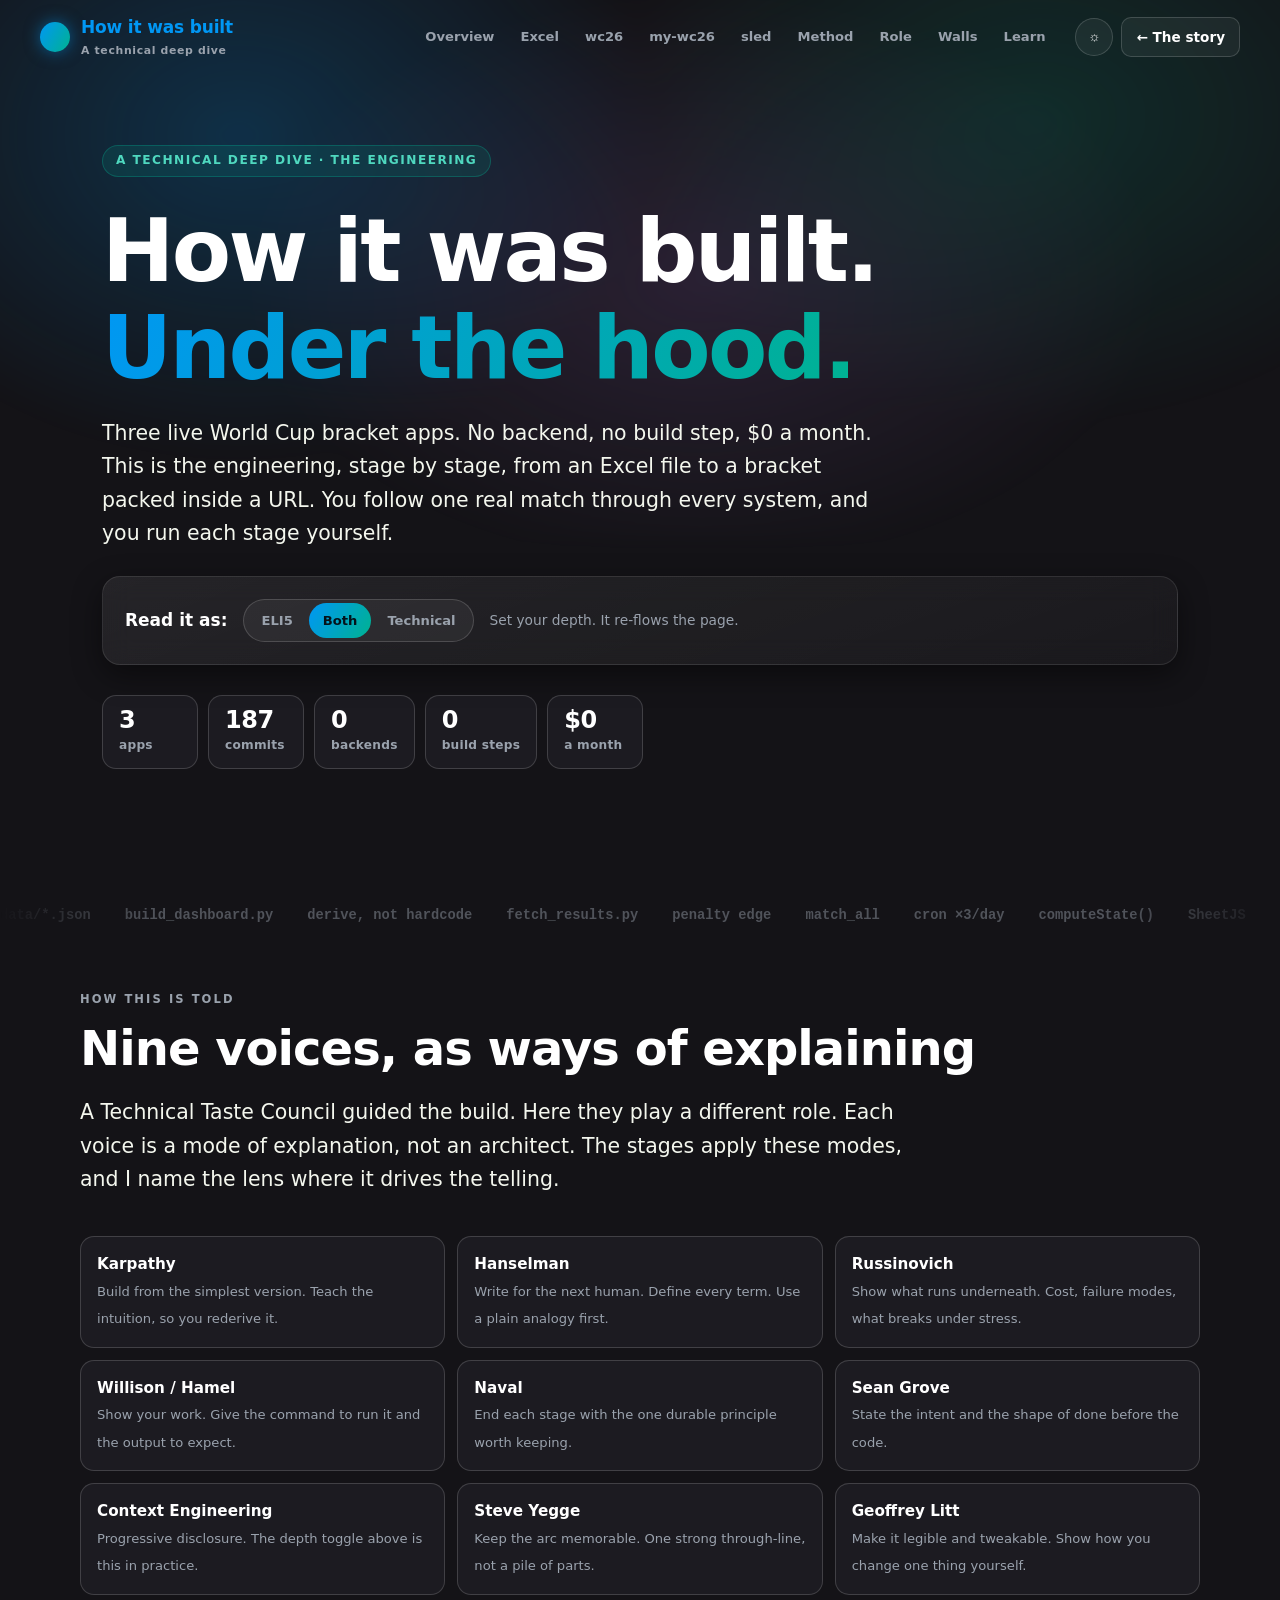
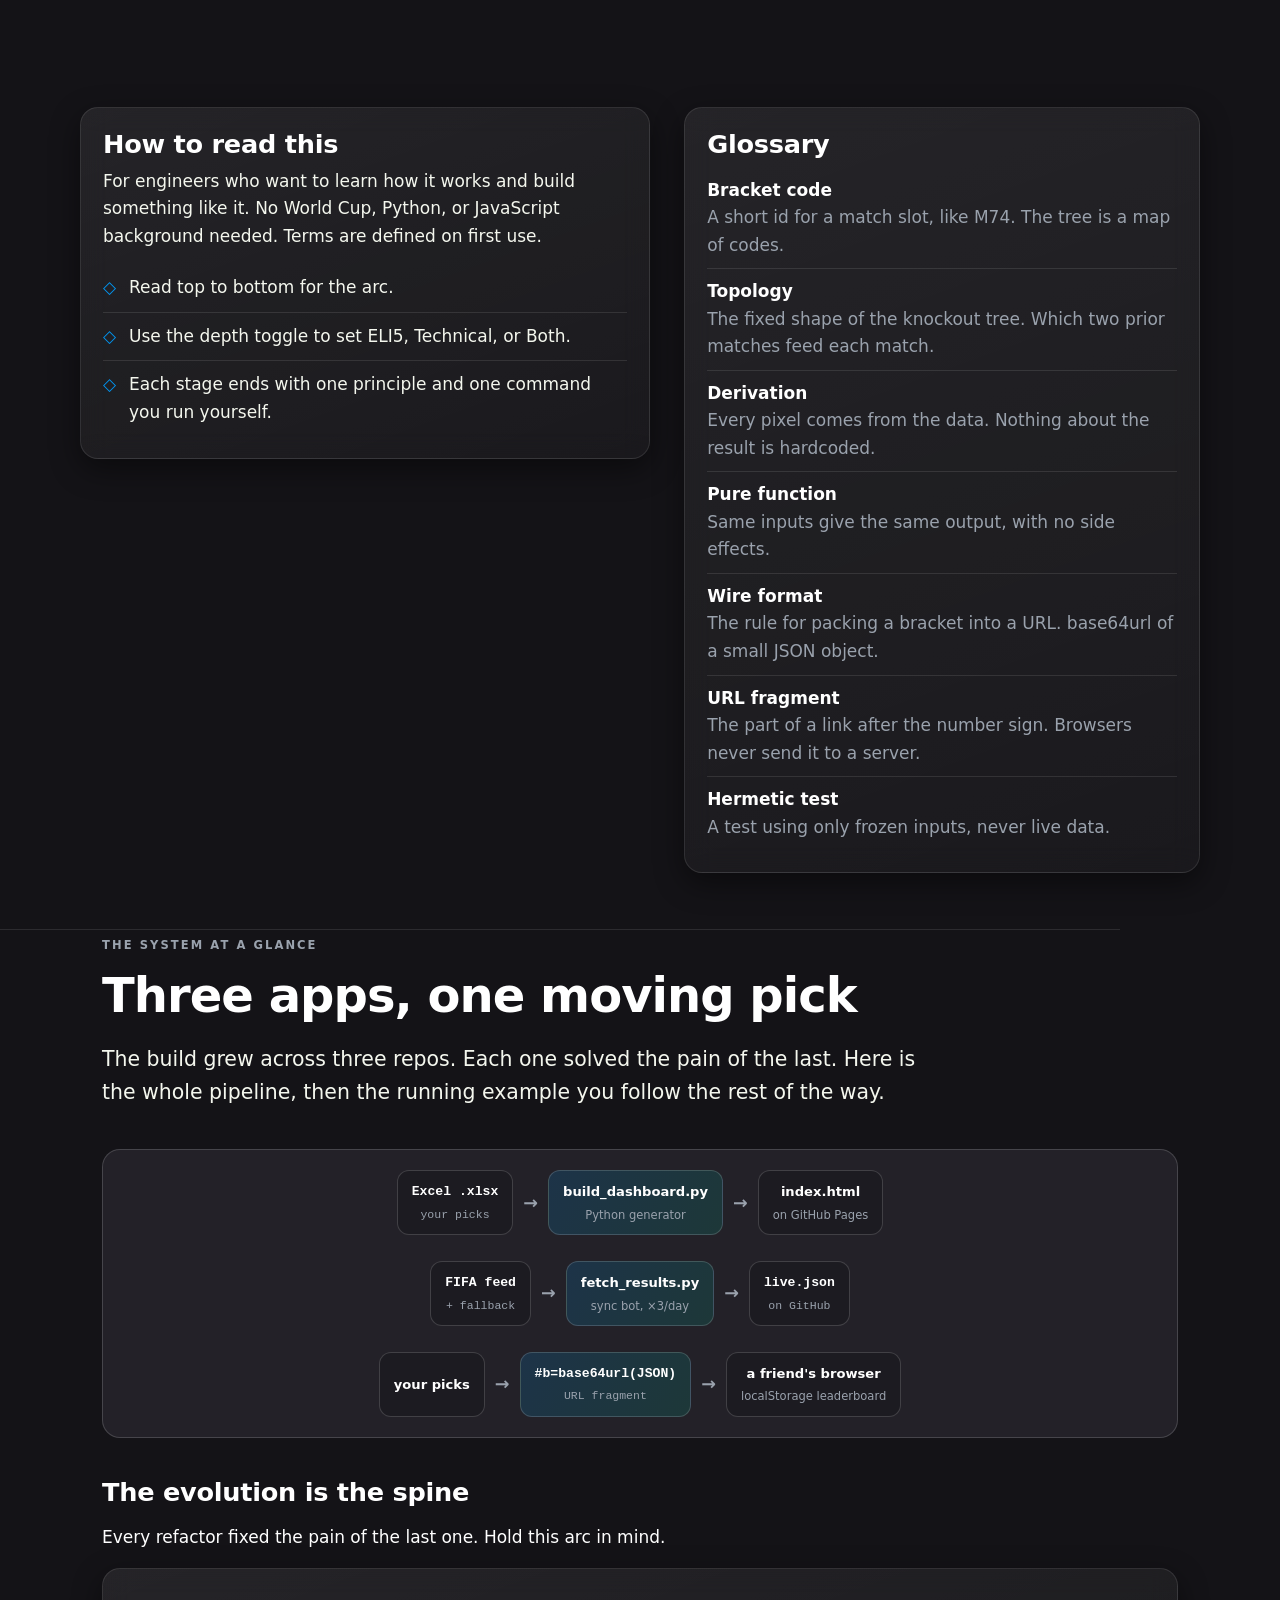
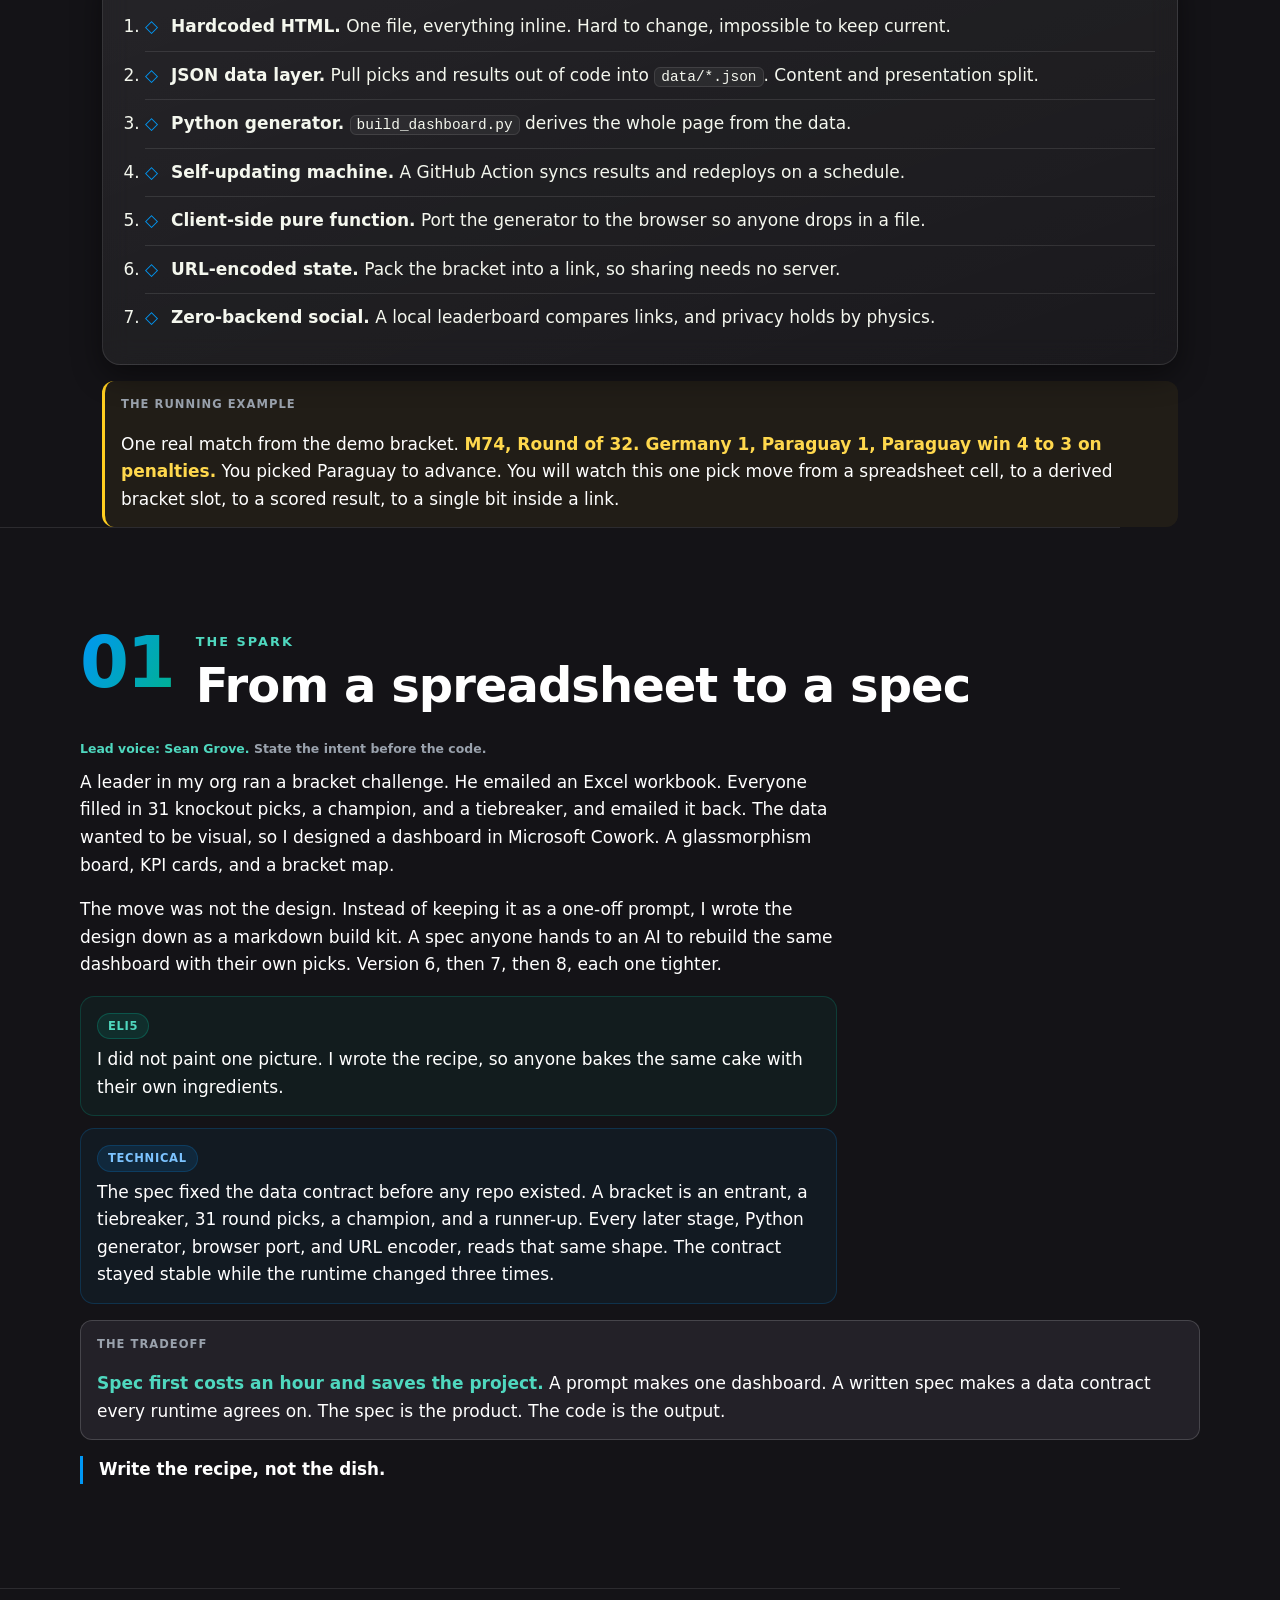
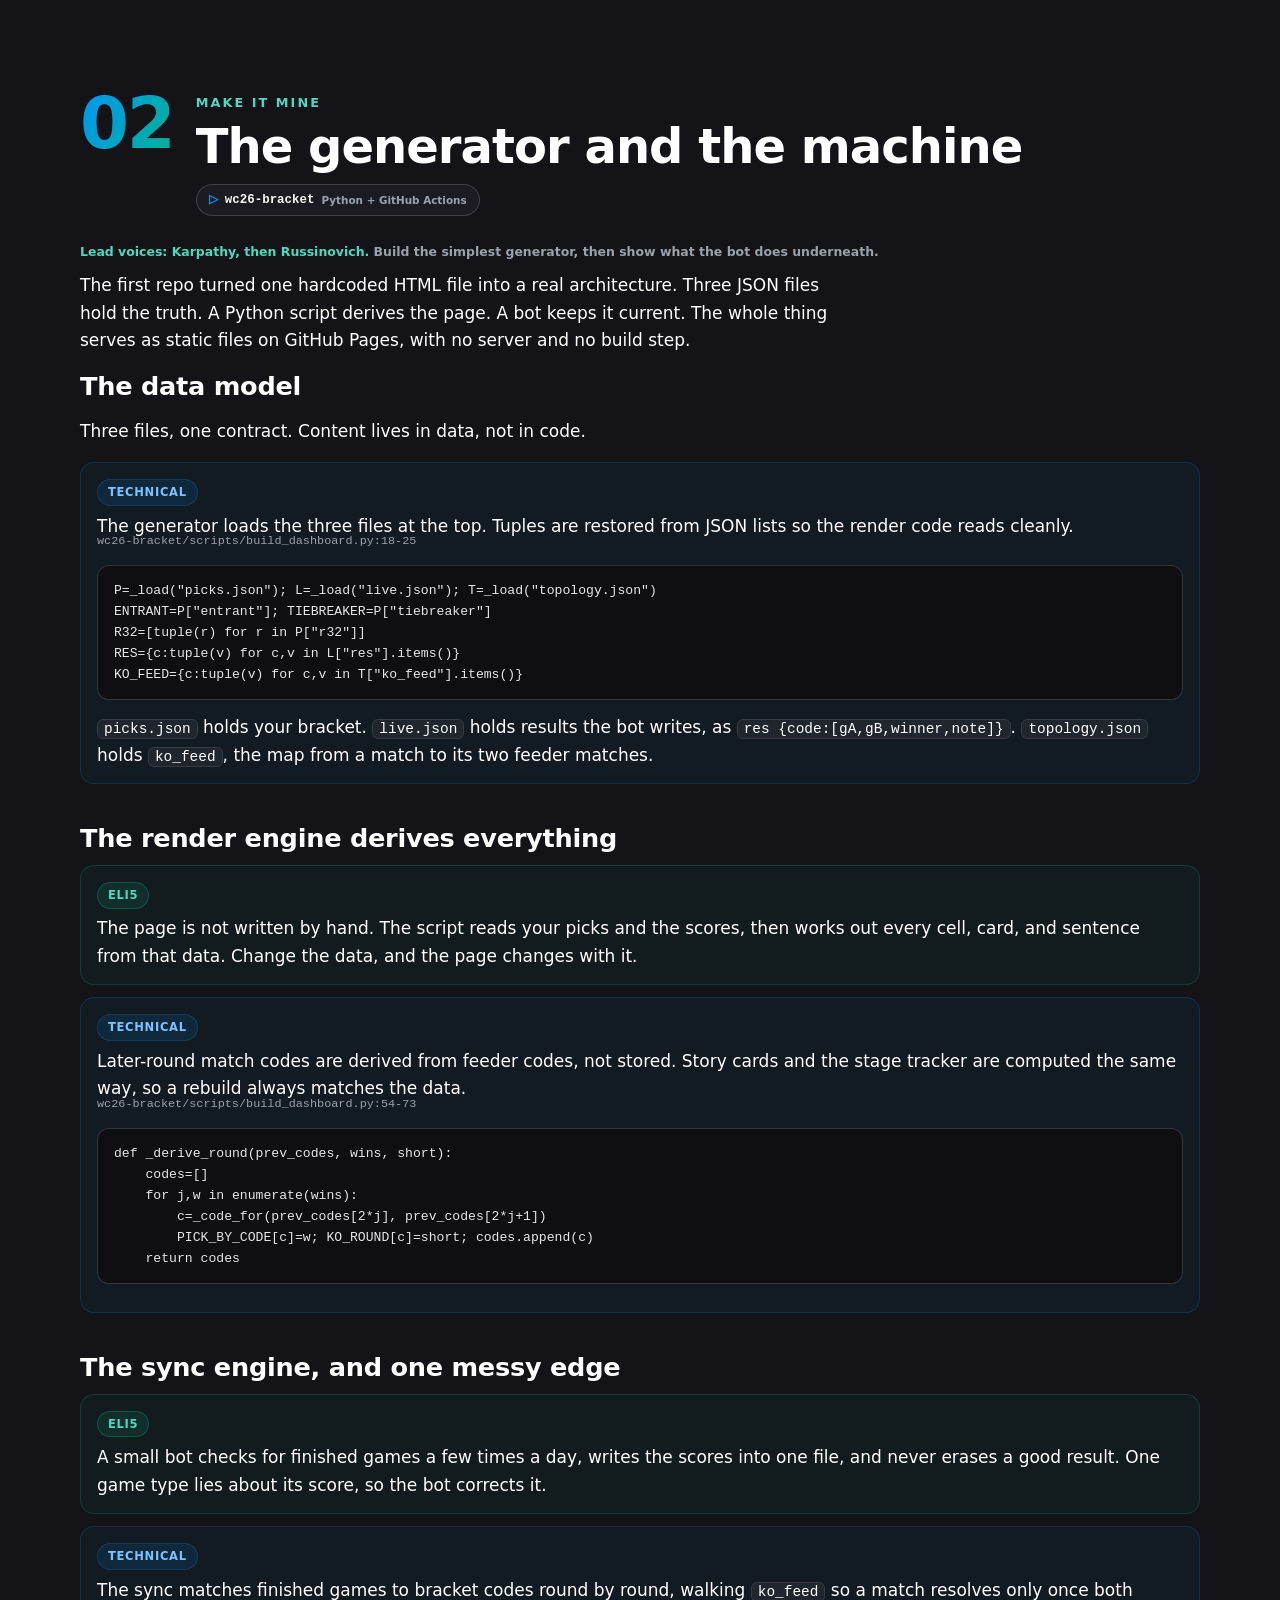
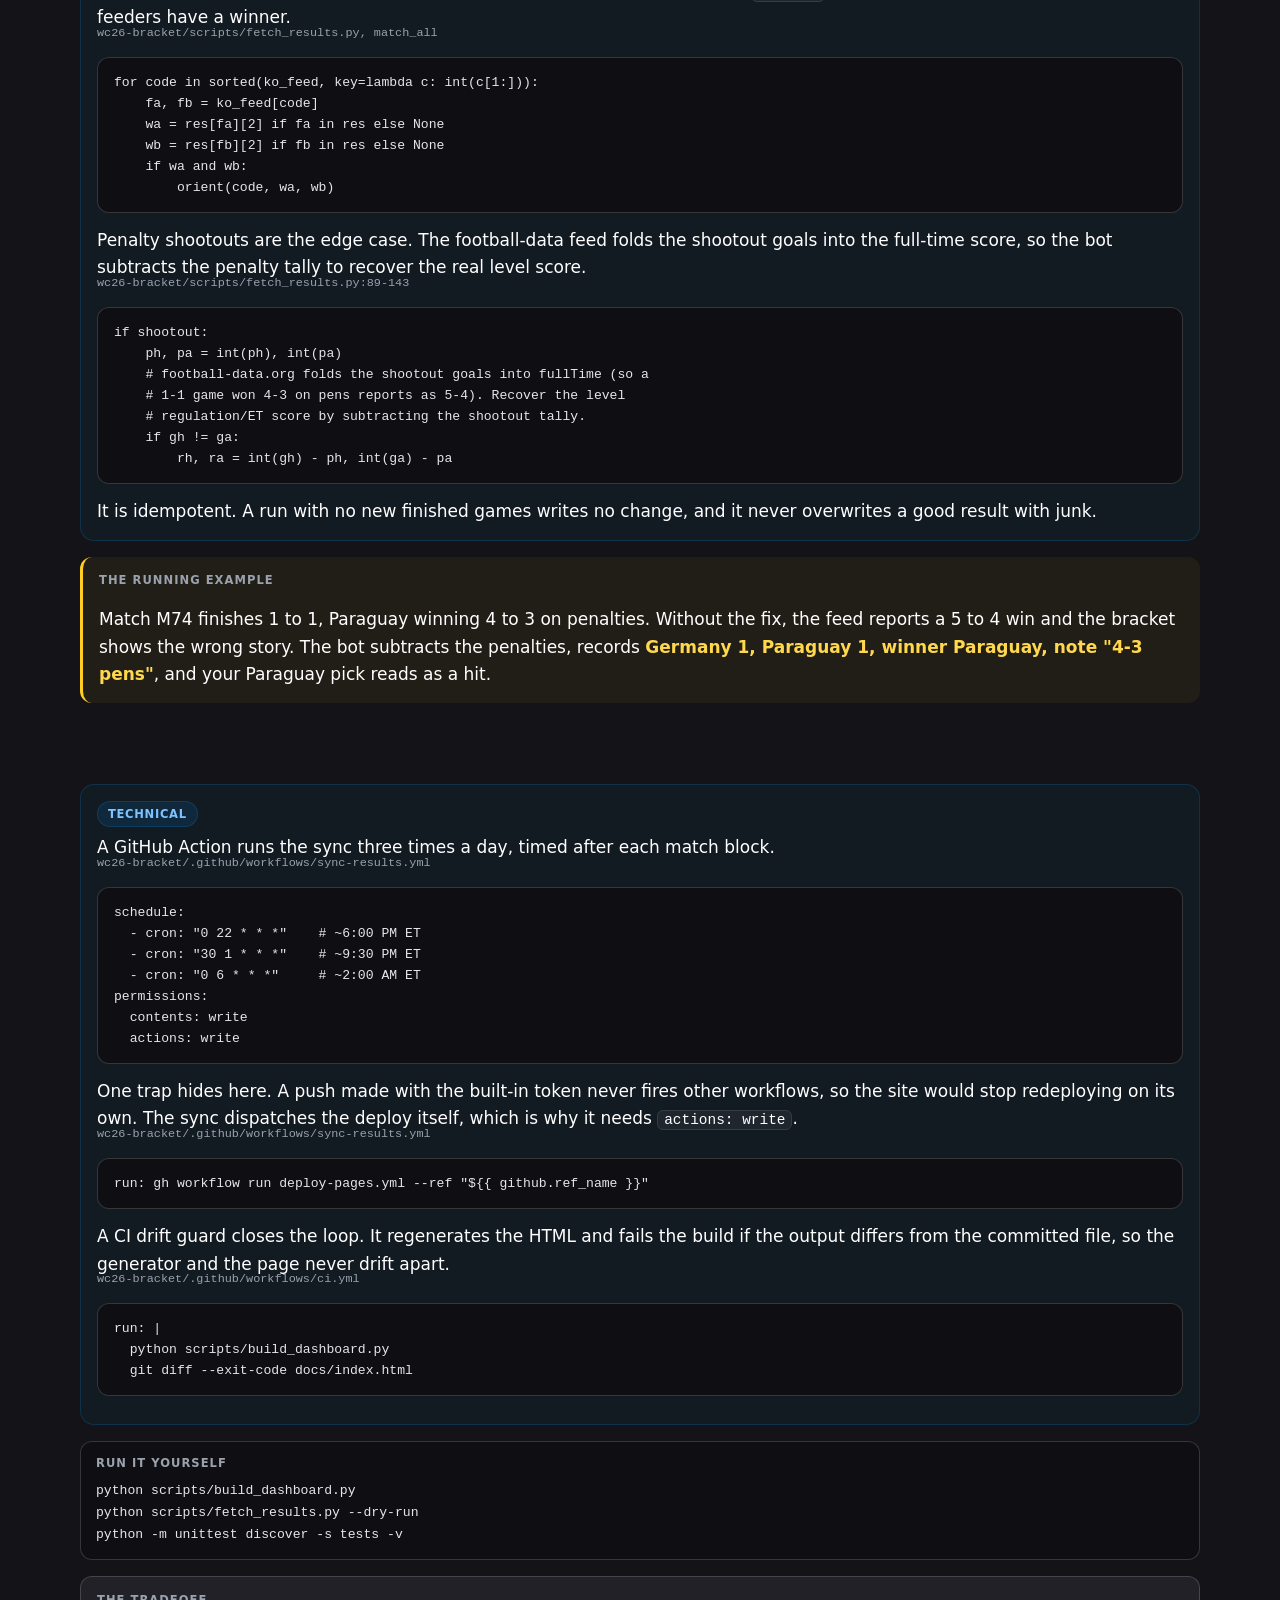
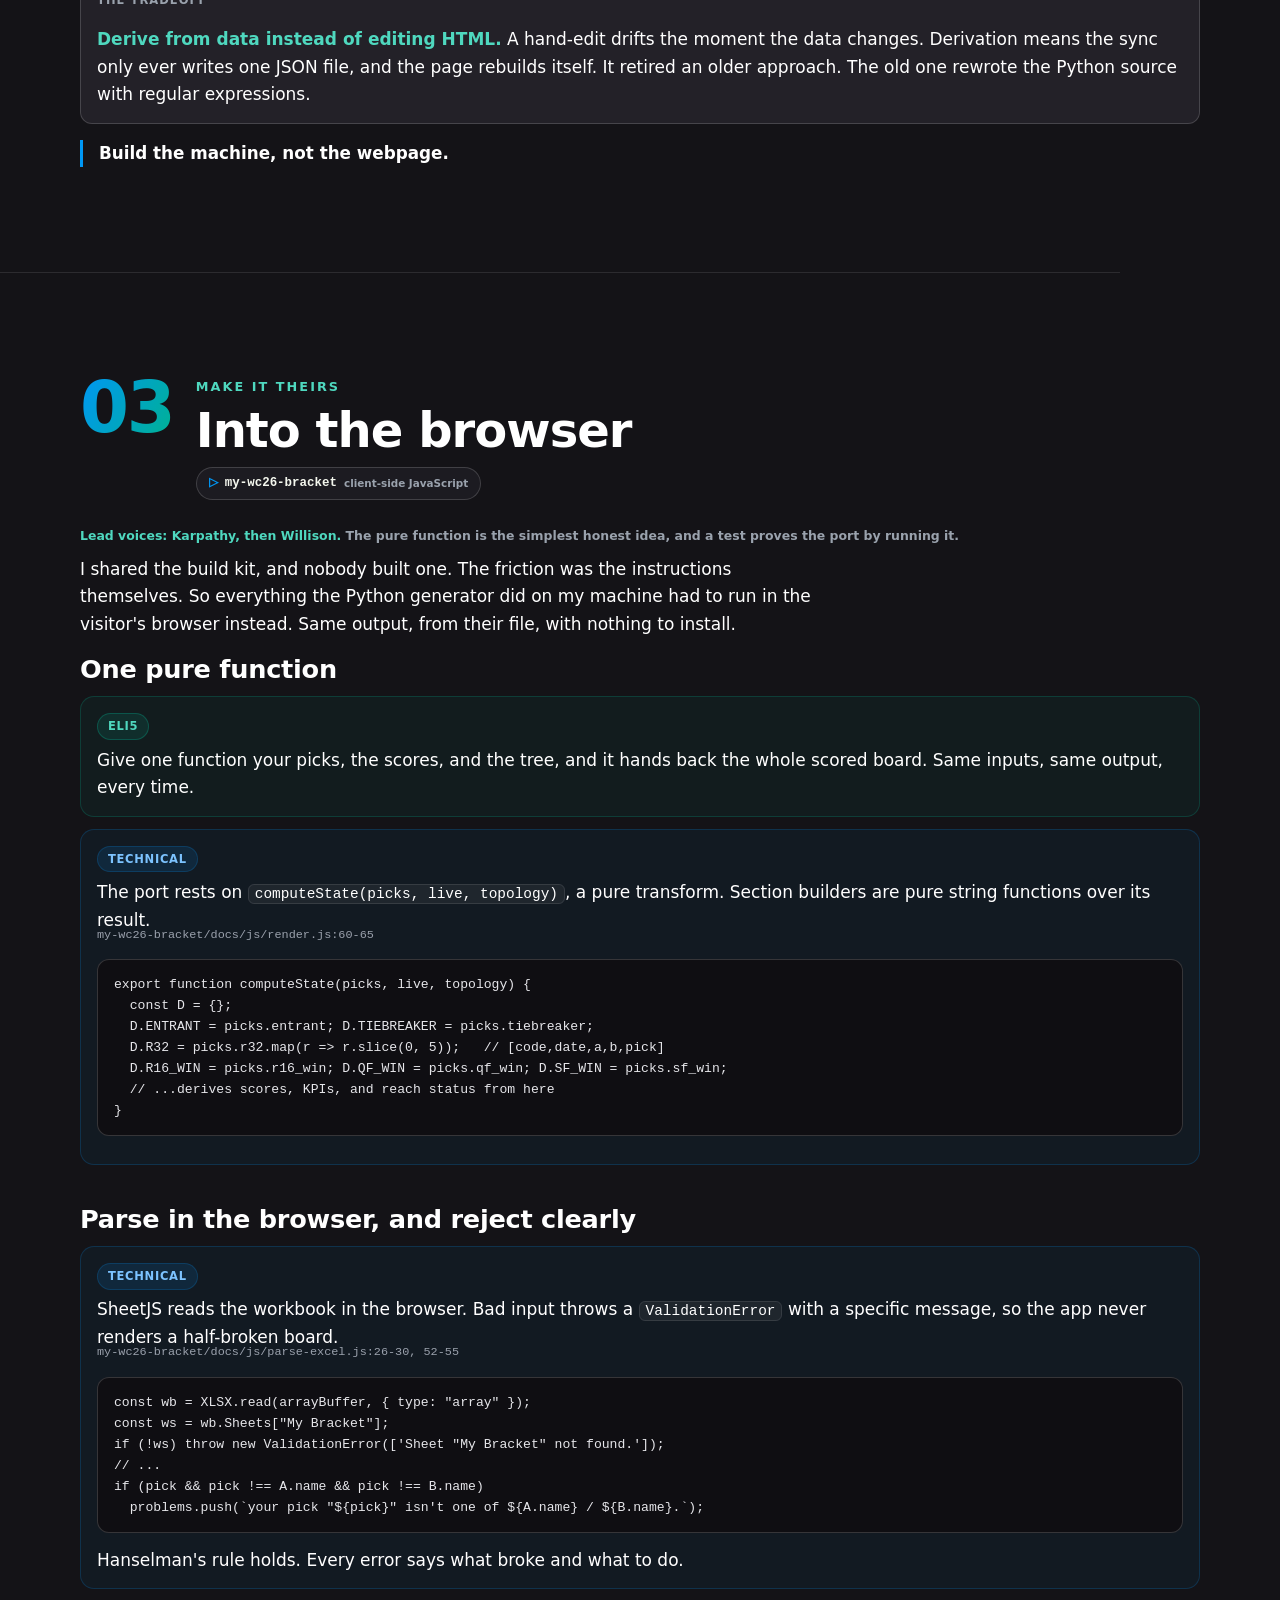
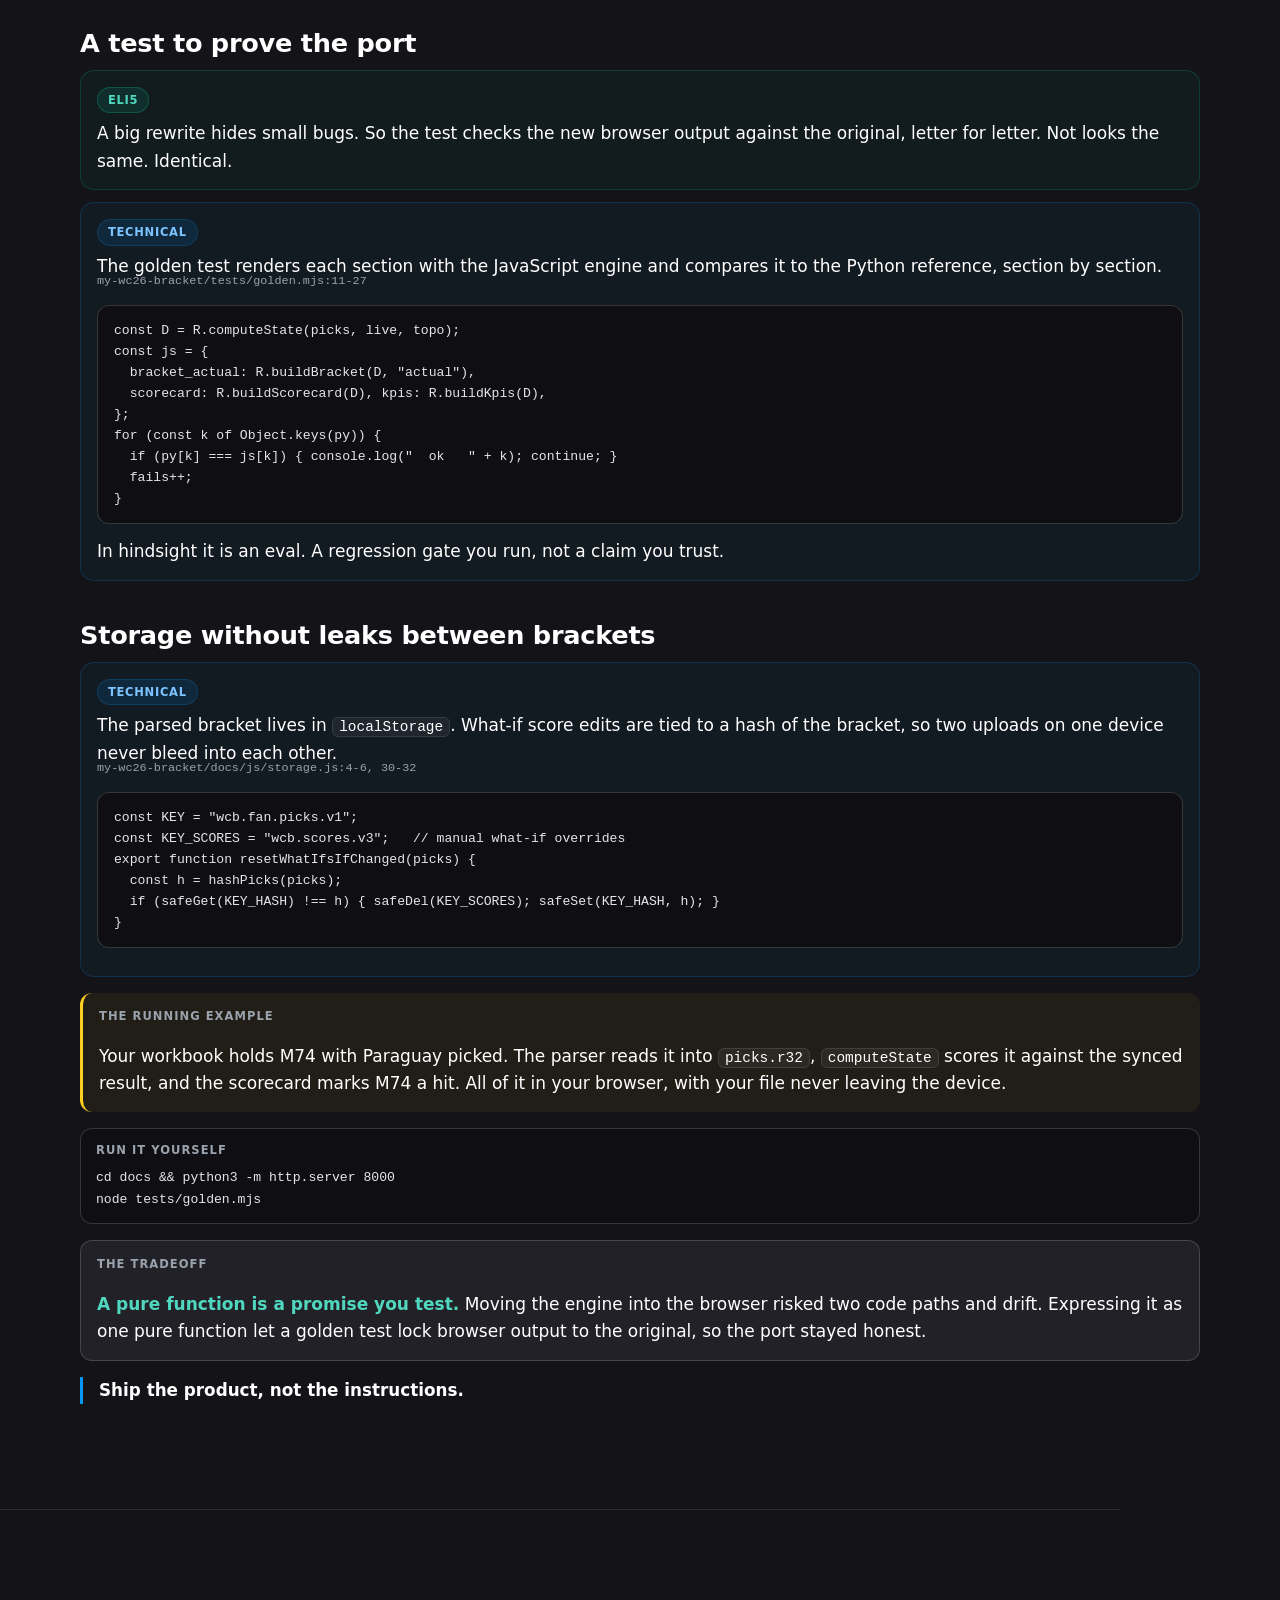
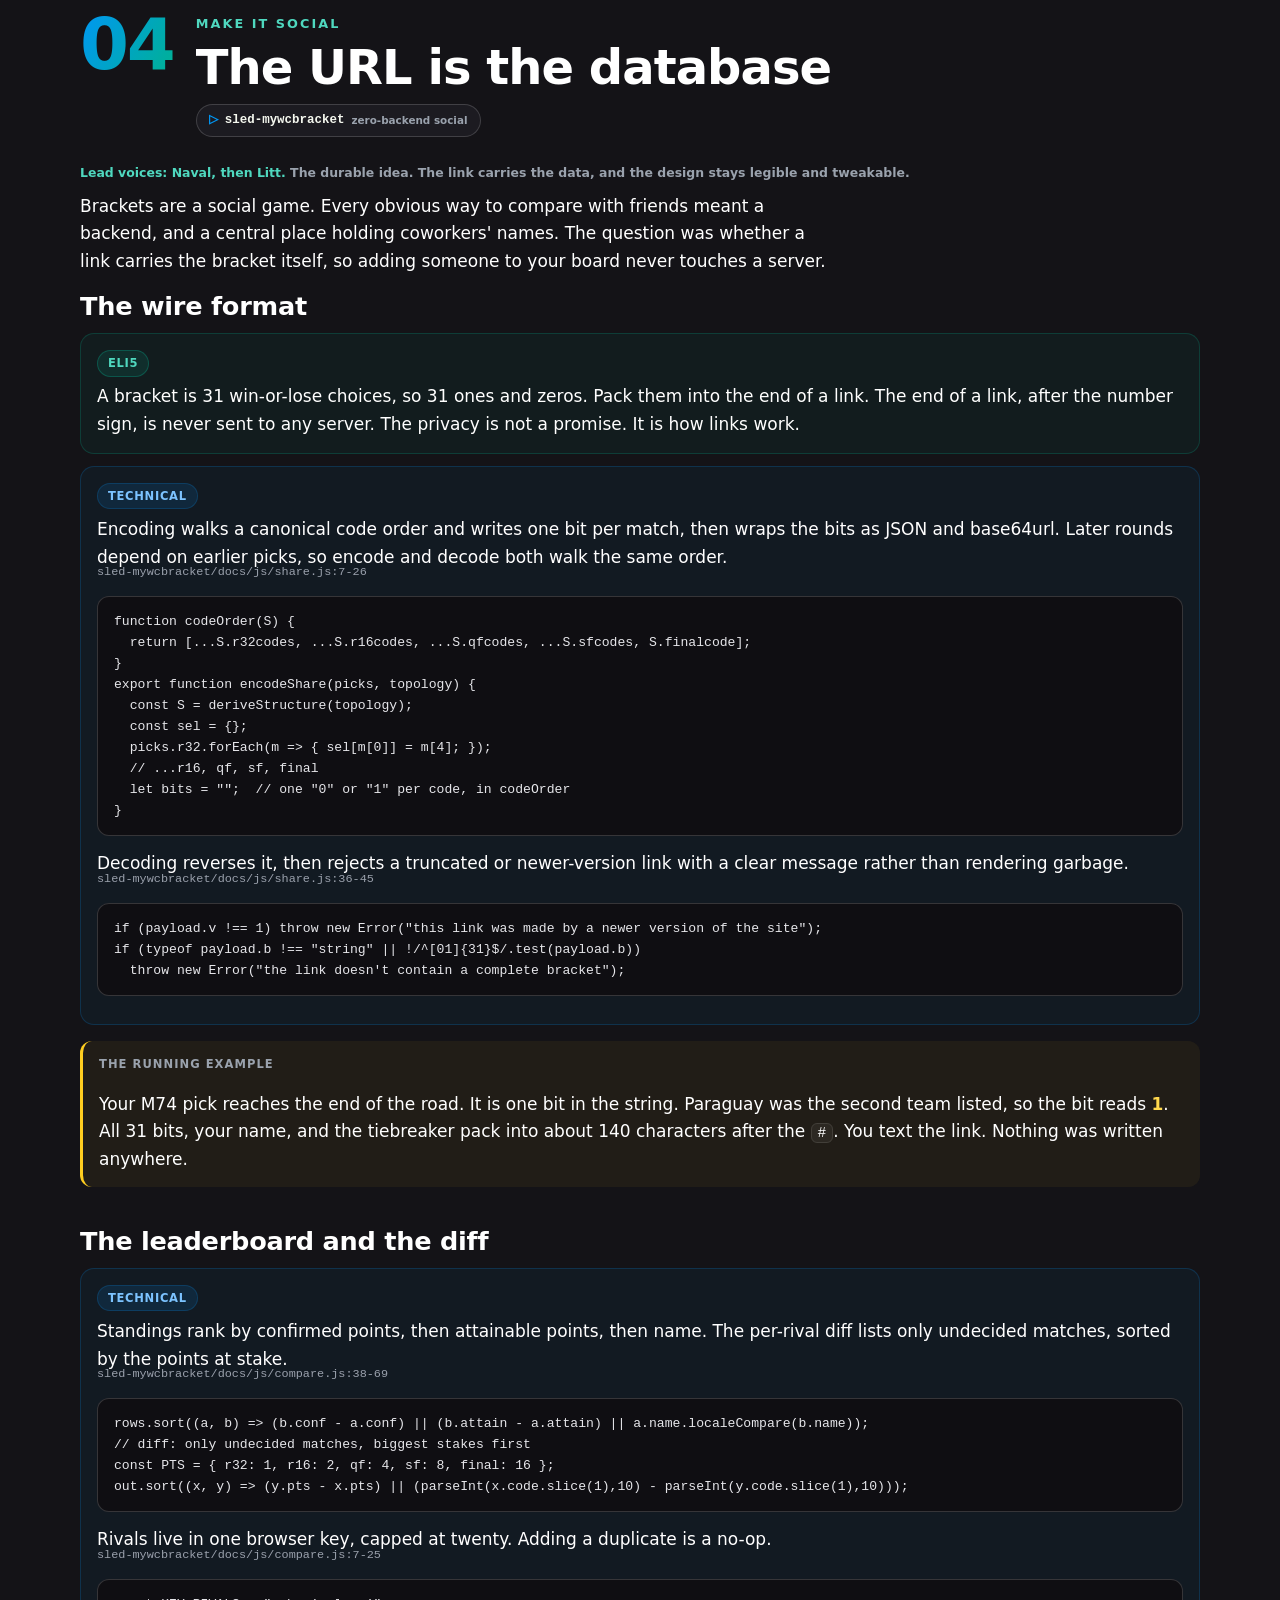
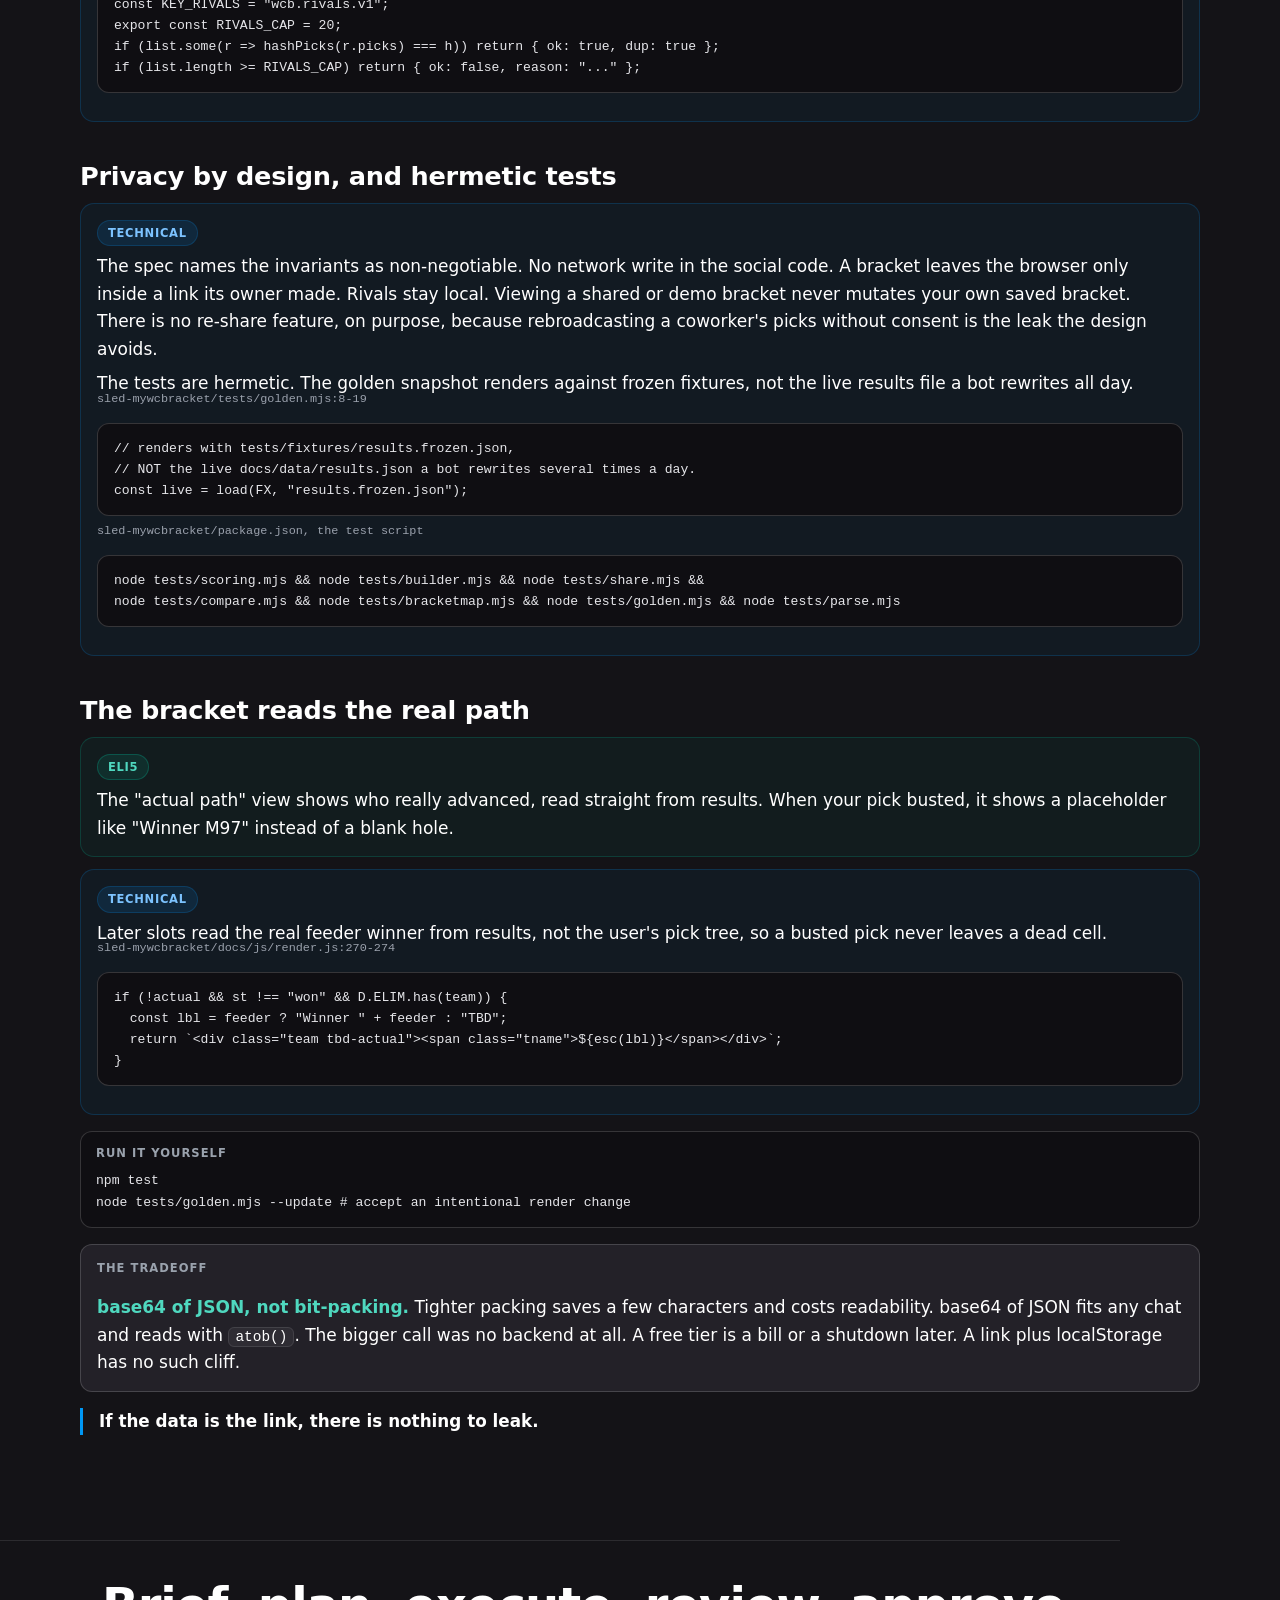
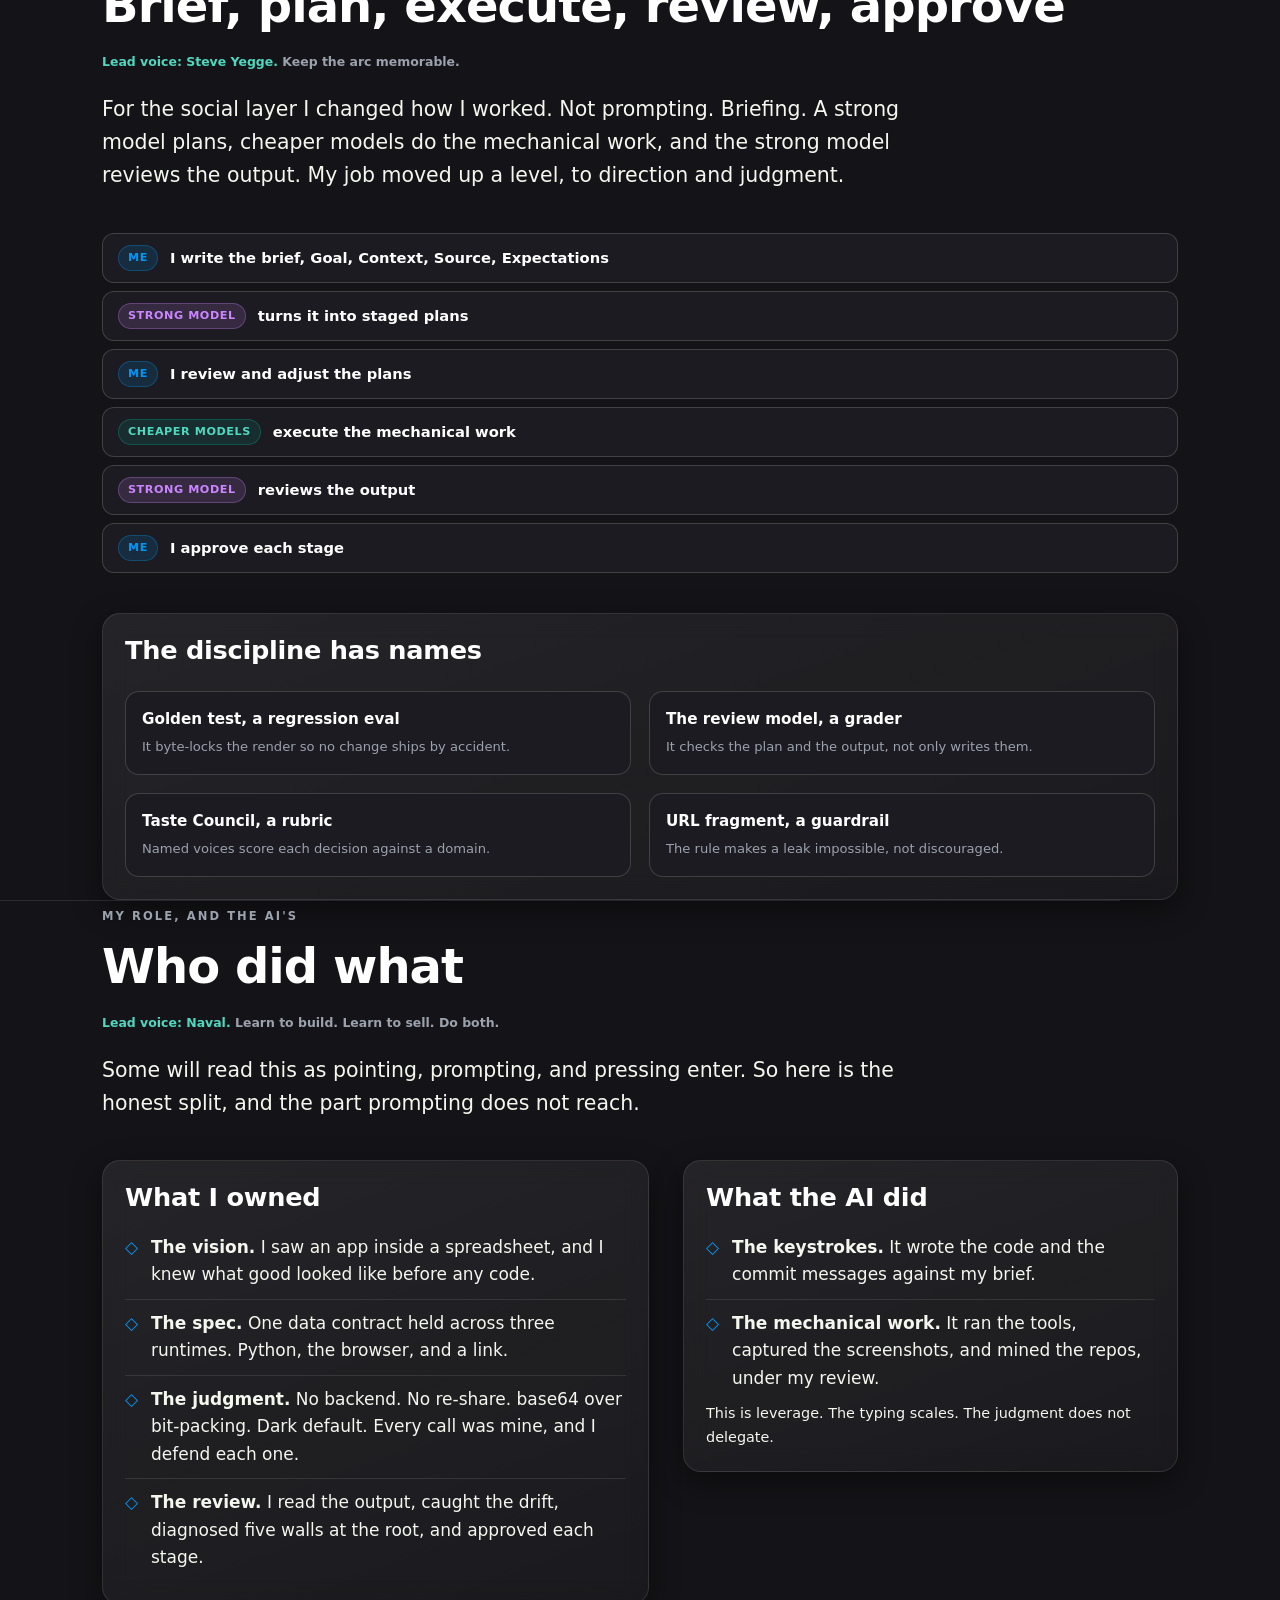
==== commit 9a54911c: "Add role and forward-looking Learn cards to the deep dive Adds a 'Who did what' section that frames " ====
--- a/docs/ANALYSIS.html
+++ b/docs/ANALYSIS.html
@@ -51,7 +51,7 @@
   <div class="dots">
     <a href="#overview">Overview</a><a href="#excel">Excel</a><a href="#wc26">wc26</a>
     <a href="#mywc26">my-wc26</a><a href="#sled">sled</a><a href="#method">Method</a>
-    <a href="#walls">Walls</a><a href="#learn">Learn</a>
+    <a href="#role">Role</a><a href="#walls">Walls</a><a href="#learn">Learn</a>
   </div>
   <div class="navcta">
     <button id="themeBtn" class="iconbtn" type="button" aria-label="Toggle theme">◐</button>
@@ -618,6 +618,54 @@
 
 <hr class="hr wrap">
 
+<!-- MY ROLE -->
+<section class="wrap" id="role">
+  <span class="section-label reveal">My role, and the AI's</span>
+  <h2 class="reveal">Who did what</h2>
+  <p class="lead reveal"><b>Lead voice: Naval.</b> Learn to build. Learn to sell. Do both.</p>
+  <p class="lede maxch reveal">Some will read this as pointing, prompting, and pressing enter. So
+  here is the honest split, and the part prompting does not reach.</p>
+  <div class="split mt3">
+    <div class="glass card reveal">
+      <h3>What I owned</h3>
+      <ul class="next-list">
+        <li><b>The vision.</b> I saw an app inside a spreadsheet, and I knew what good looked like before any code.</li>
+        <li><b>The spec.</b> One data contract held across three runtimes. Python, the browser, and a link.</li>
+        <li><b>The judgment.</b> No backend. No re-share. base64 over bit-packing. Dark default. Every call was mine, and I defend each one.</li>
+        <li><b>The review.</b> I read the output, caught the drift, diagnosed five walls at the root, and approved each stage.</li>
+      </ul>
+    </div>
+    <div class="glass card reveal d1">
+      <h3>What the AI did</h3>
+      <ul class="next-list">
+        <li><b>The keystrokes.</b> It wrote the code and the commit messages against my brief.</li>
+        <li><b>The mechanical work.</b> It ran the tools, captured the screenshots, and mined the repos, under my review.</li>
+      </ul>
+      <p class="muted mt2" style="font-size:.9rem">This is leverage. The typing scales. The judgment does not delegate.</p>
+    </div>
+  </div>
+
+  <div class="tradeoff reveal">
+    <span class="rl">What prompting does not reach</span>
+    <p class="mb0">Prompting gets a demo. It does not get a spec surviving three runtimes, a golden
+    test failing on drift, five walls diagnosed at the root, or a decision I defend under
+    questioning. I explain the URL fragment, the penalty edge, and the write scope the sync bot
+    needed, because I made those calls, not because a model handed them to me.</p>
+  </div>
+
+  <h3 class="mt3 reveal">Dev, test, then production</h3>
+  <p class="chnarr reveal">I ran a dev-to-prod discipline. my-wc26-bracket became my test bench. I
+  served it on a local server, pushed each change hard against real data, and iterated until it
+  held. Only then did the work graduate to sled, the production repo. Each refinement began as a
+  question I researched, reading how the people who ship this for a living do it, and ended as a
+  commit I stand behind.</p>
+
+  <p class="principle reveal">Learn to build, learn to sell. The building is three live apps, public
+  under my name. The selling is this page. The judgment is mine, and it does not delegate.</p>
+</section>
+
+<hr class="hr wrap">
+
 <!-- WALLS -->
 <section class="wrap" id="walls">
   <span class="section-label reveal">Engineering walls</span>
@@ -694,8 +742,31 @@
       <li>The $0 cost holds because the browser does the work and GitHub serves static files. Heavy write traffic would need a different design.</li>
       <li>A link is the data, so it cannot be revoked. The mitigation is a share-as alias, not a delete button.</li>
       <li>Rivals live on one device. Cross-device sync is out of scope, on purpose.</li>
-      <li>If I did it again, I would freeze the test inputs on day one and set the deploy permissions up front. Most walls were CI, not code.</li>
     </ul>
+  </div>
+
+  <div class="split mt3">
+    <div class="glass card reveal">
+      <h3>If I started again</h3>
+      <ul class="next-list">
+        <li>Write the data contract before any runtime, not after the first one shipped.</li>
+        <li>Freeze the test inputs on day one, so the eval never flaps.</li>
+        <li>Set the deploy and automation permissions up front. Most walls were CI, not code.</li>
+        <li>Stand up the dev-to-prod split from the start, not once production hurt.</li>
+      </ul>
+    </div>
+    <div class="glass card reveal d1">
+      <h3>What carries to the next build</h3>
+      <p class="muted mb0">The next build might be an agent, a process automation, or another page.
+      The same habits hold. Each one adapts to the shape of the work.</p>
+      <ul class="next-list mt1">
+        <li><b>Brief first.</b> Intent is the artifact. For an agent, the spec matters more, not less, because the model has more room to wander.</li>
+        <li><b>Evals before scale.</b> The golden test becomes a grader. Build the eval before the agent, and let it gate every change.</li>
+        <li><b>Guardrails by structure.</b> The URL fragment made a leak impossible. For an agent, the same idea is tight tool scopes and a sandbox, so a bad step never reaches production.</li>
+        <li><b>Dev, test, prod.</b> A bench to pressure-test the loop against real inputs before it ships.</li>
+        <li><b>Judgment stays with me.</b> The model drafts and executes. I set direction, read the output, and own the call.</li>
+      </ul>
+    </div>
   </div>
 
   <div class="cta glass reveal mt3">
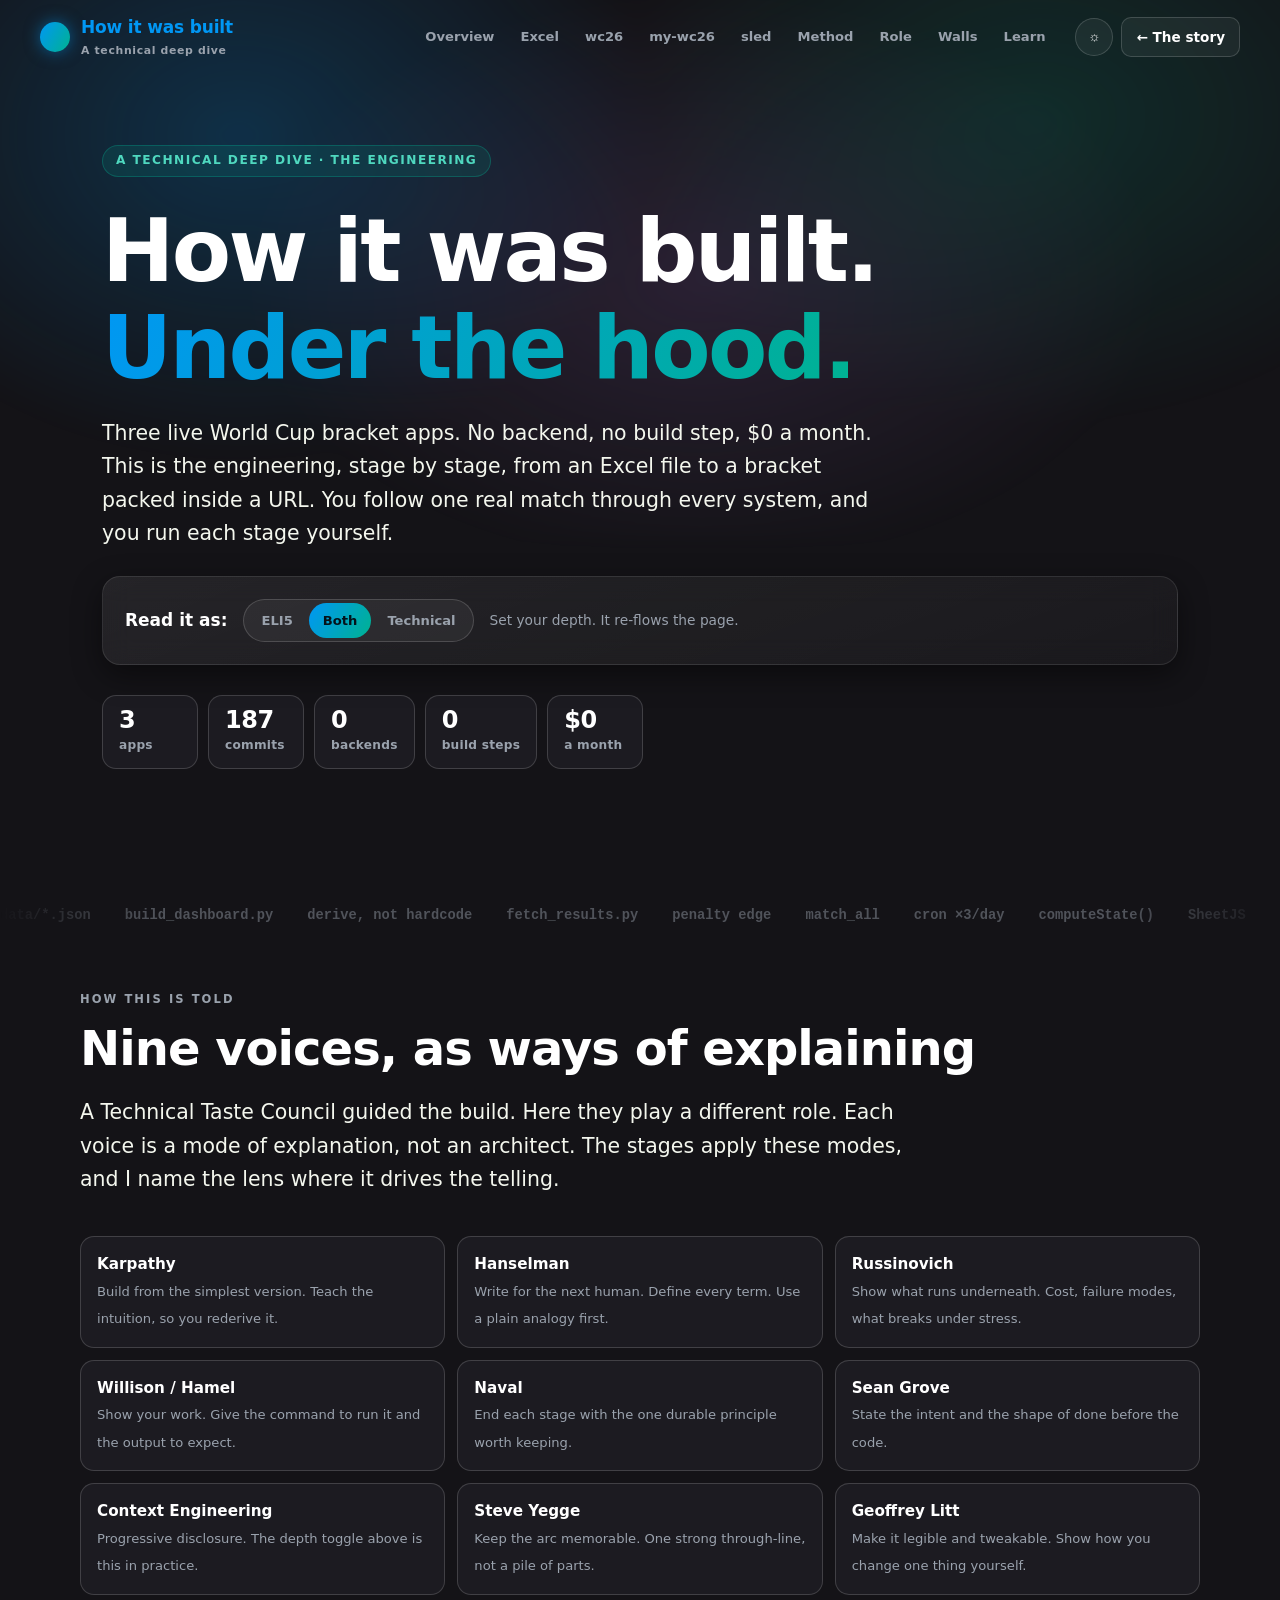
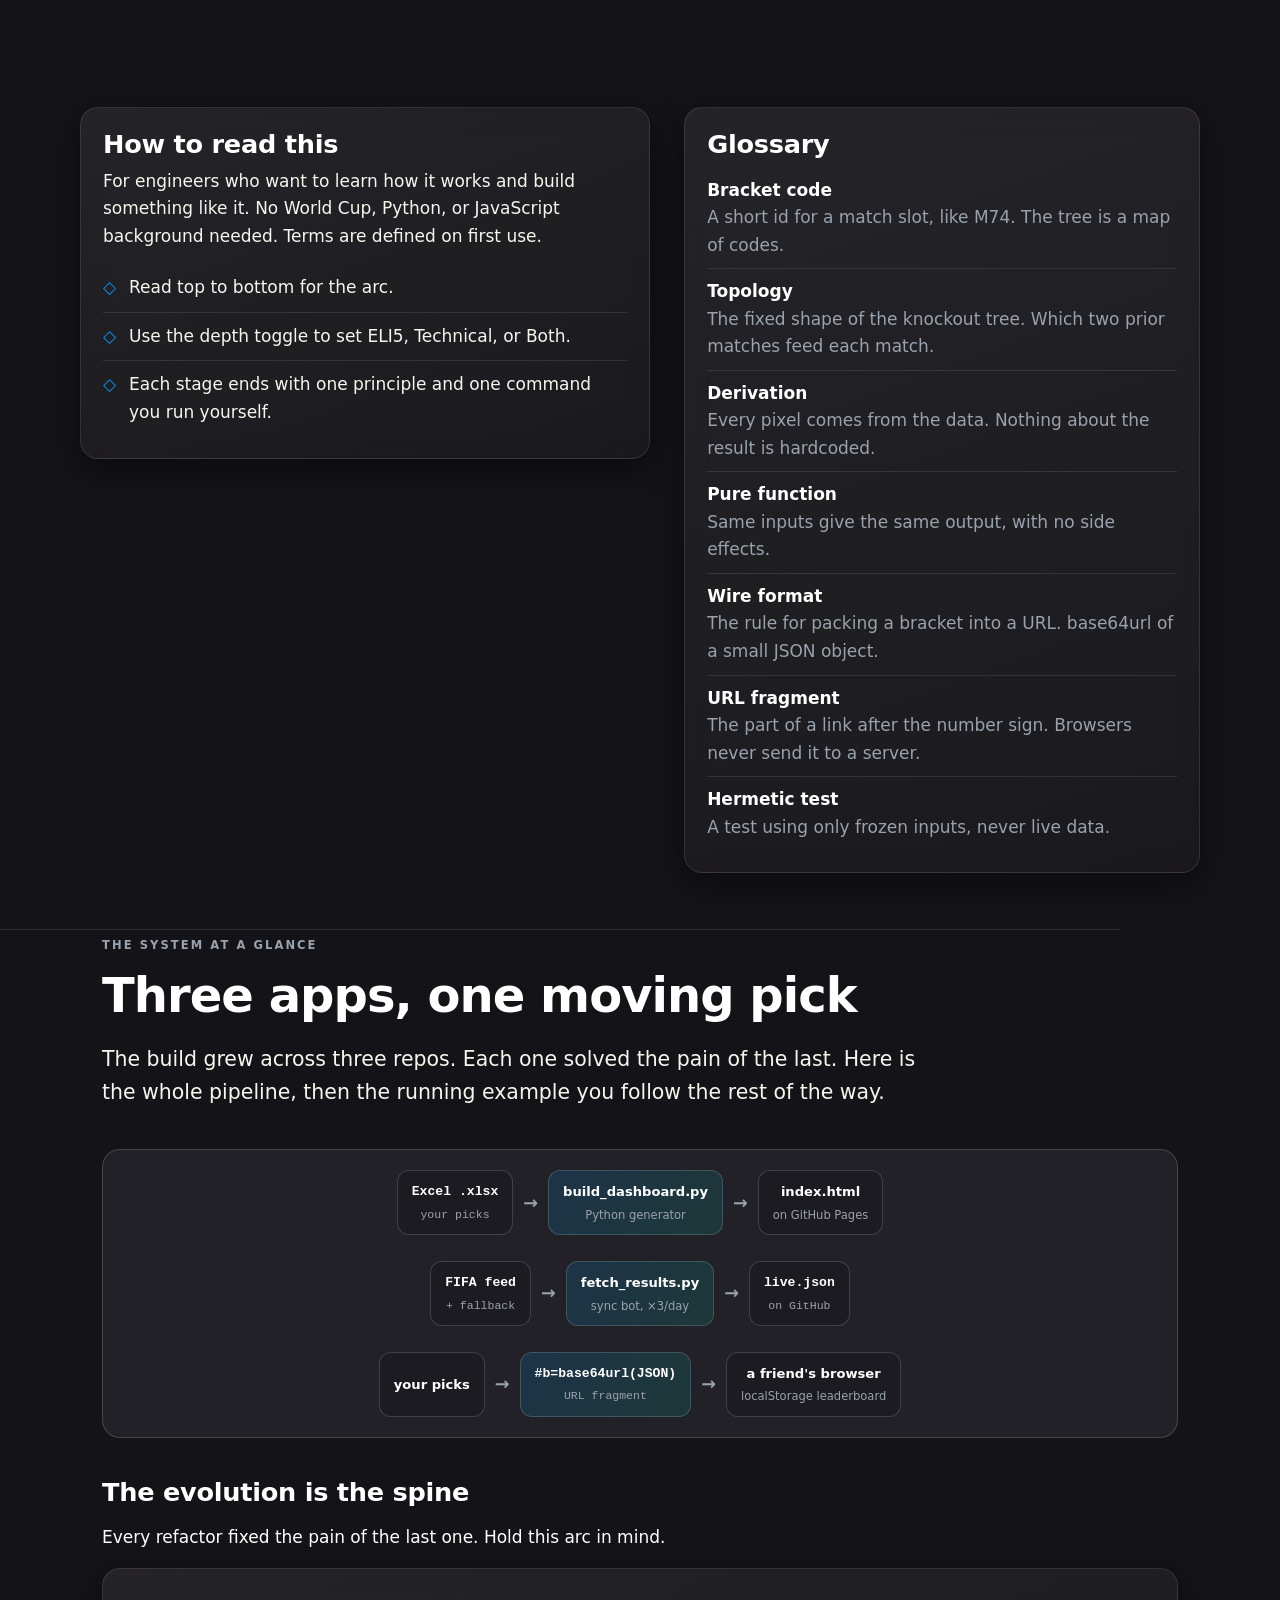
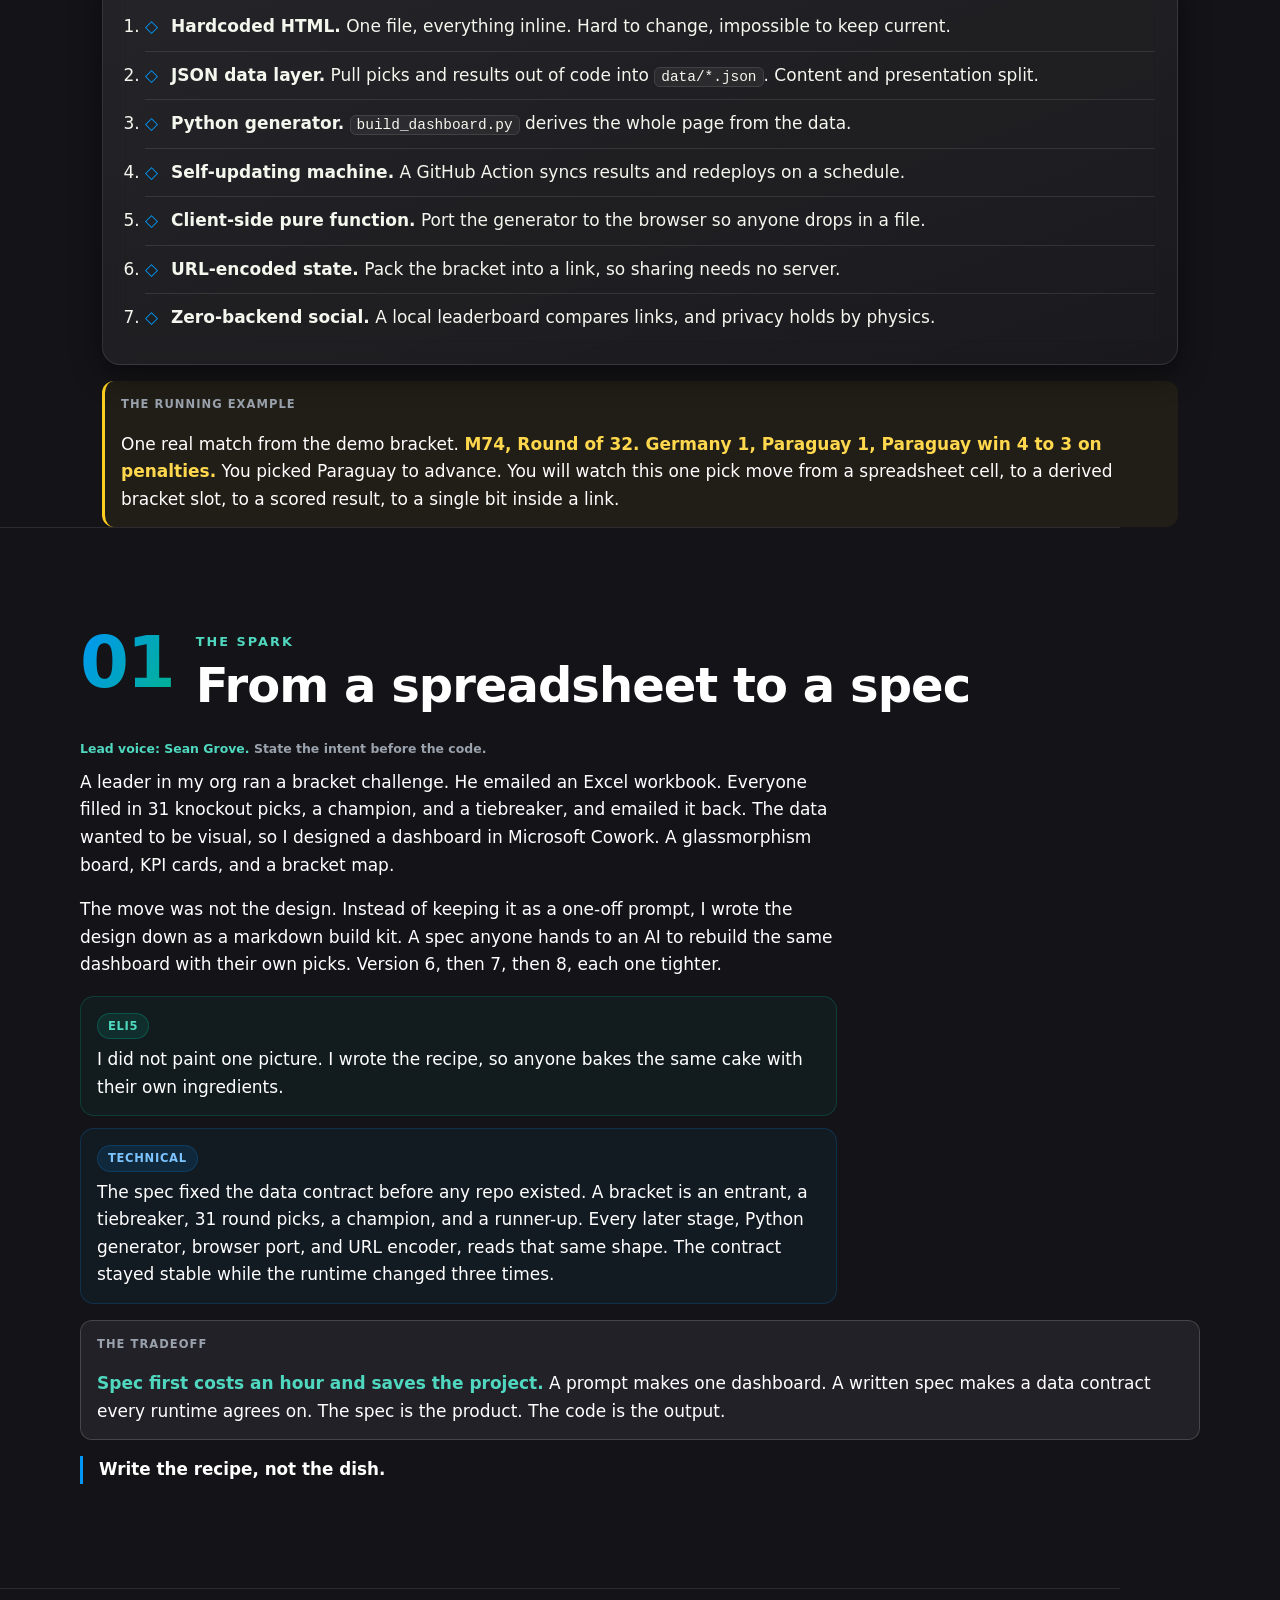
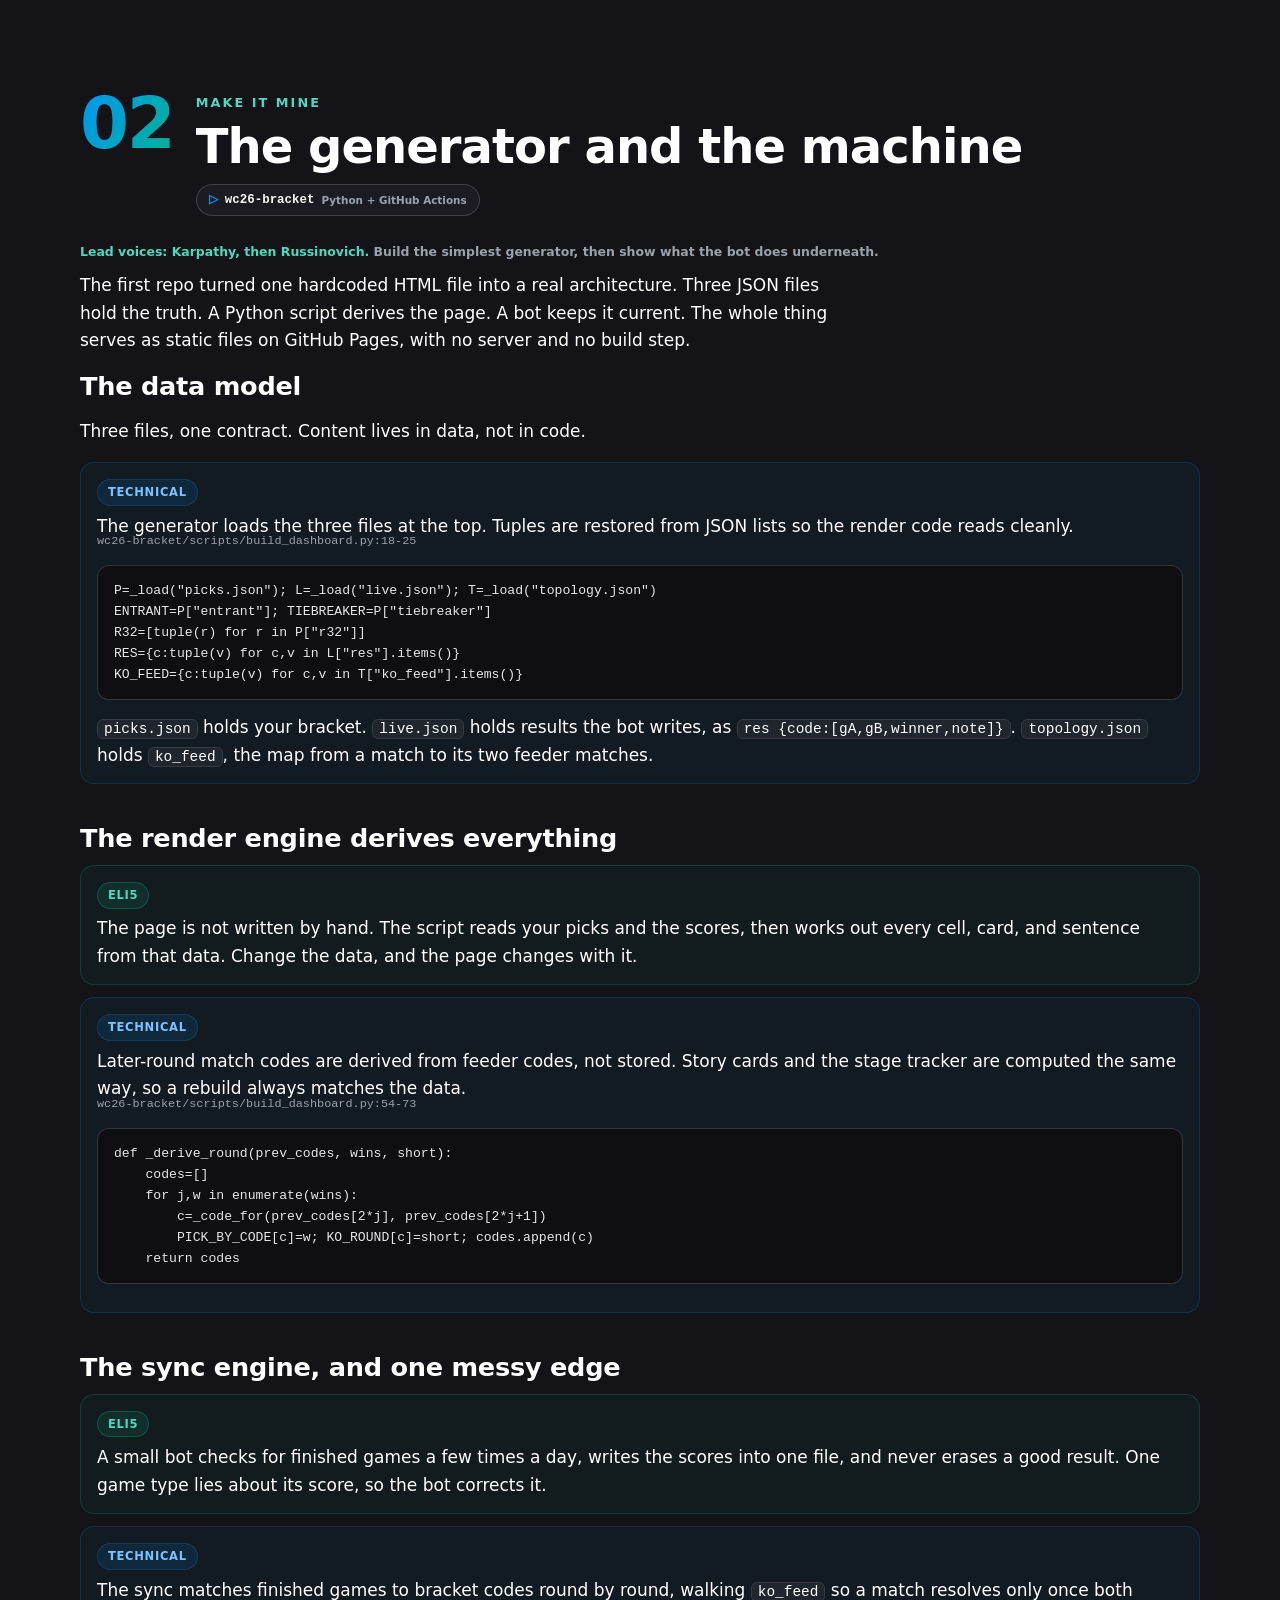
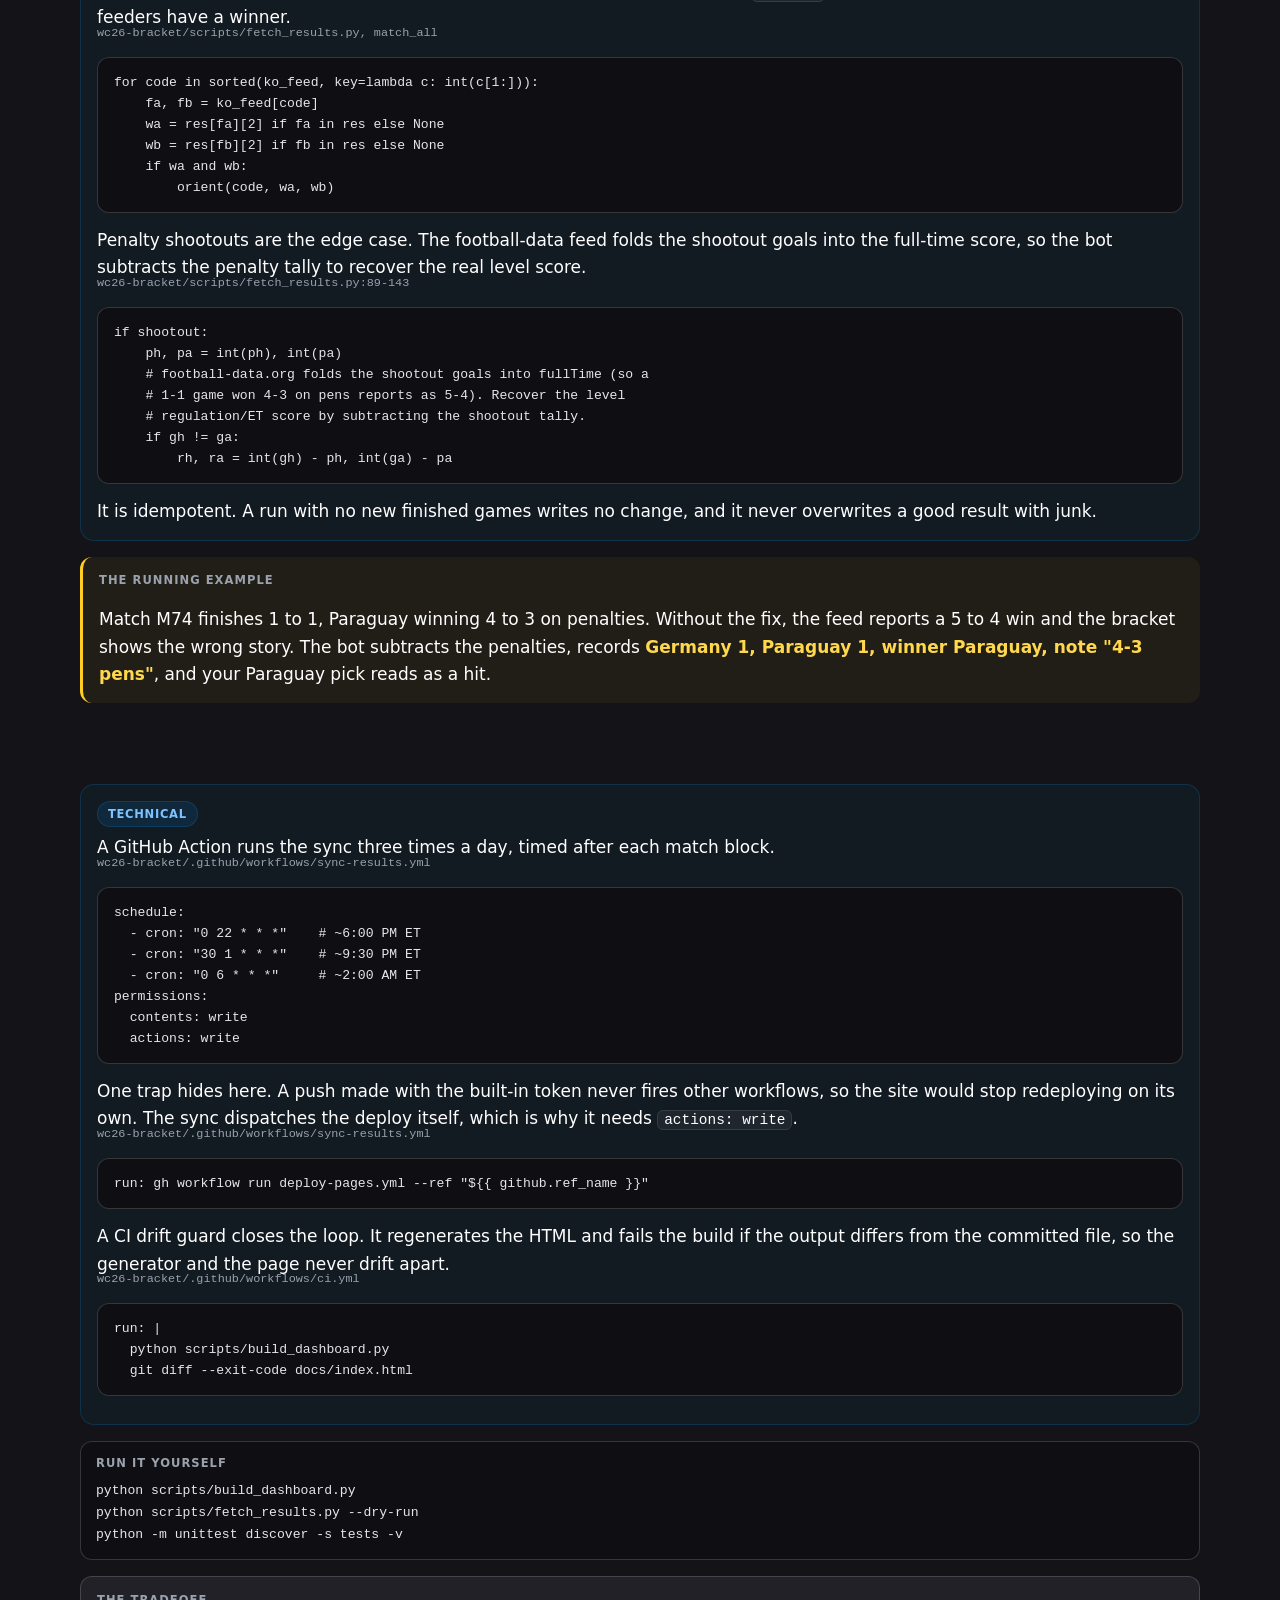
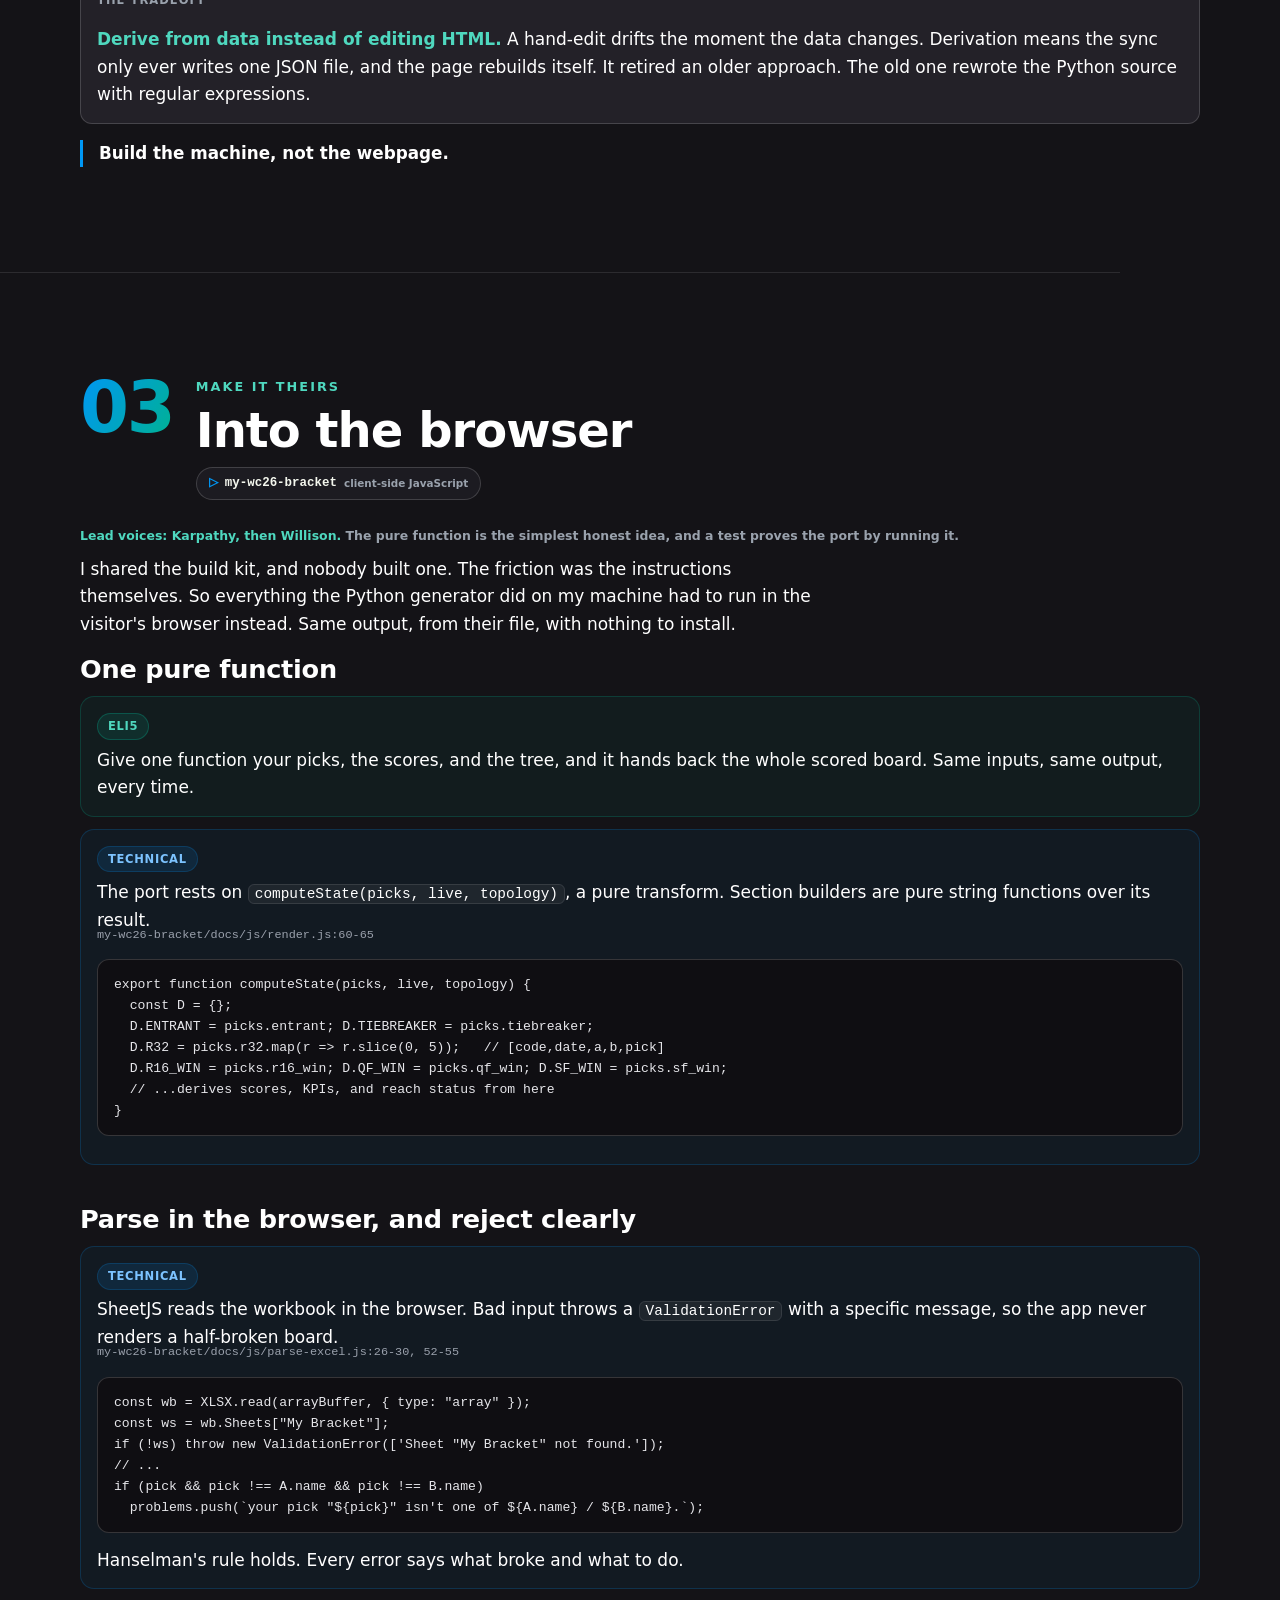
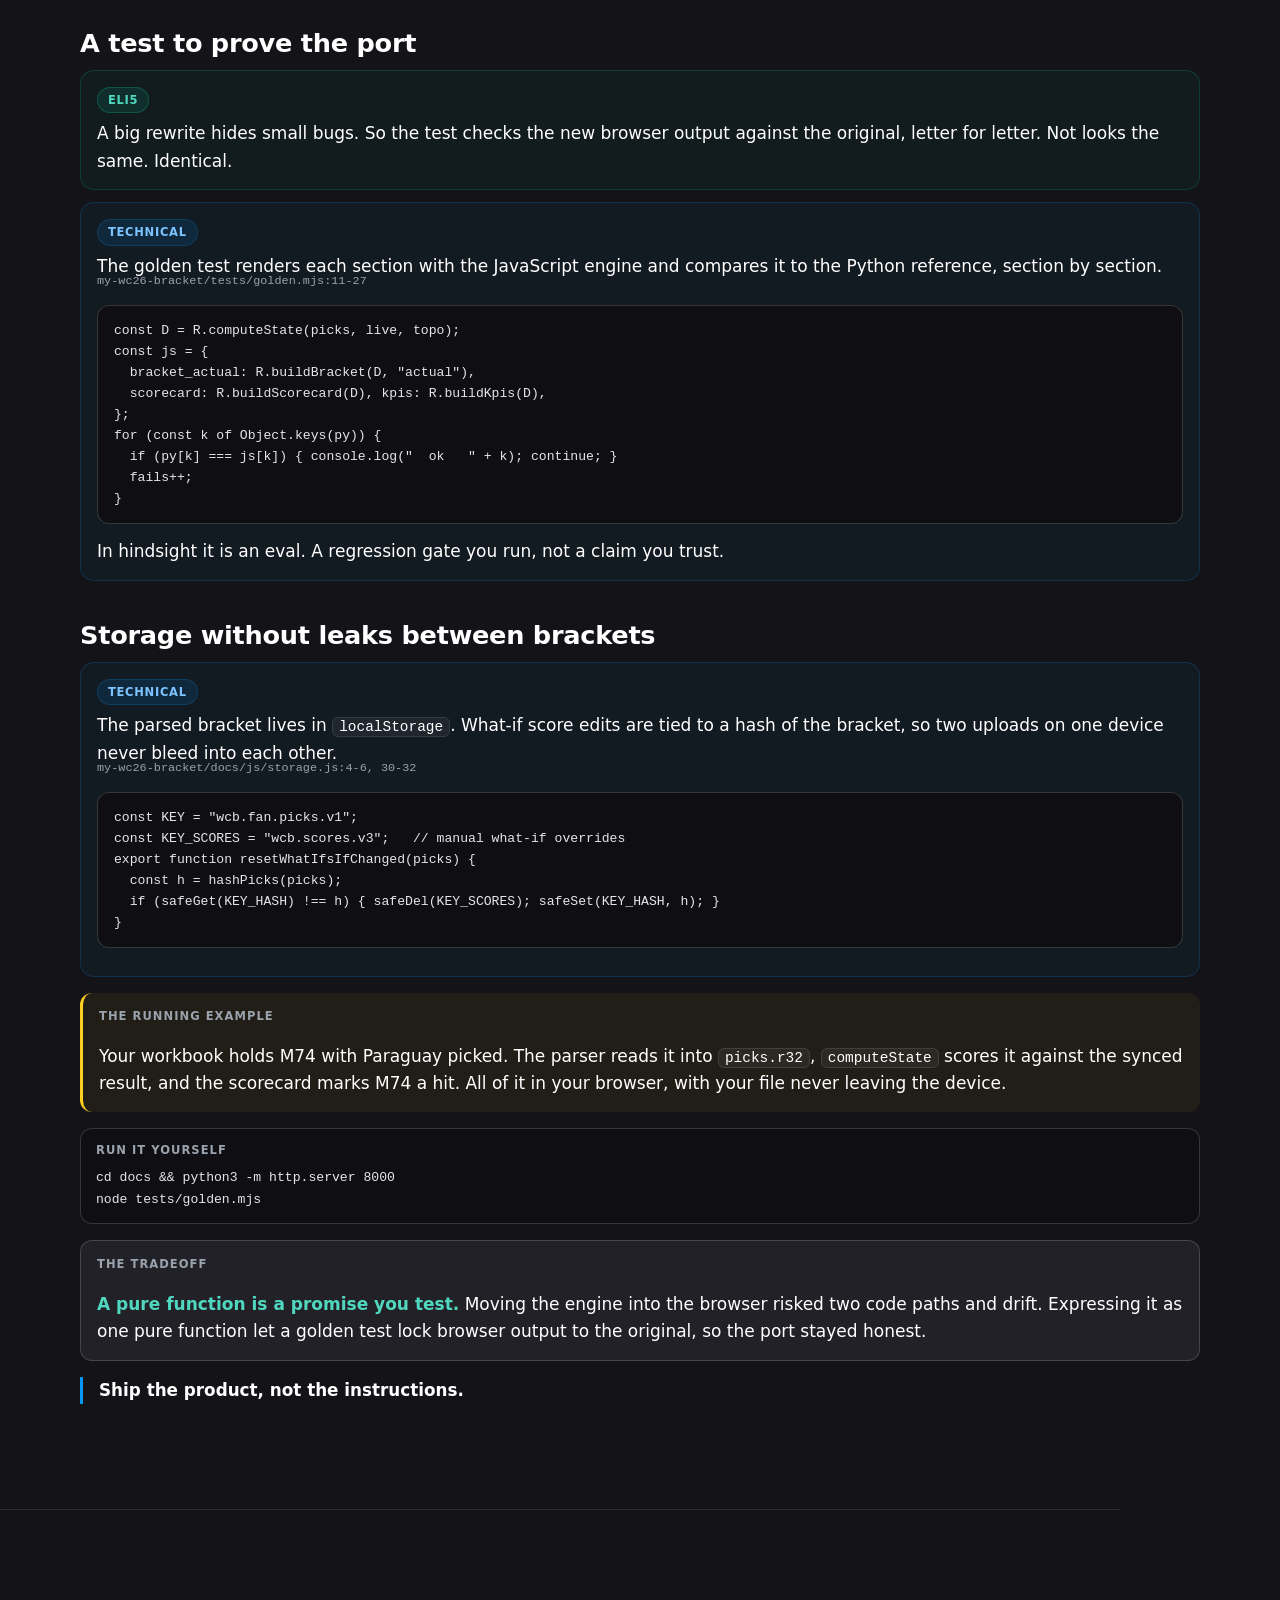
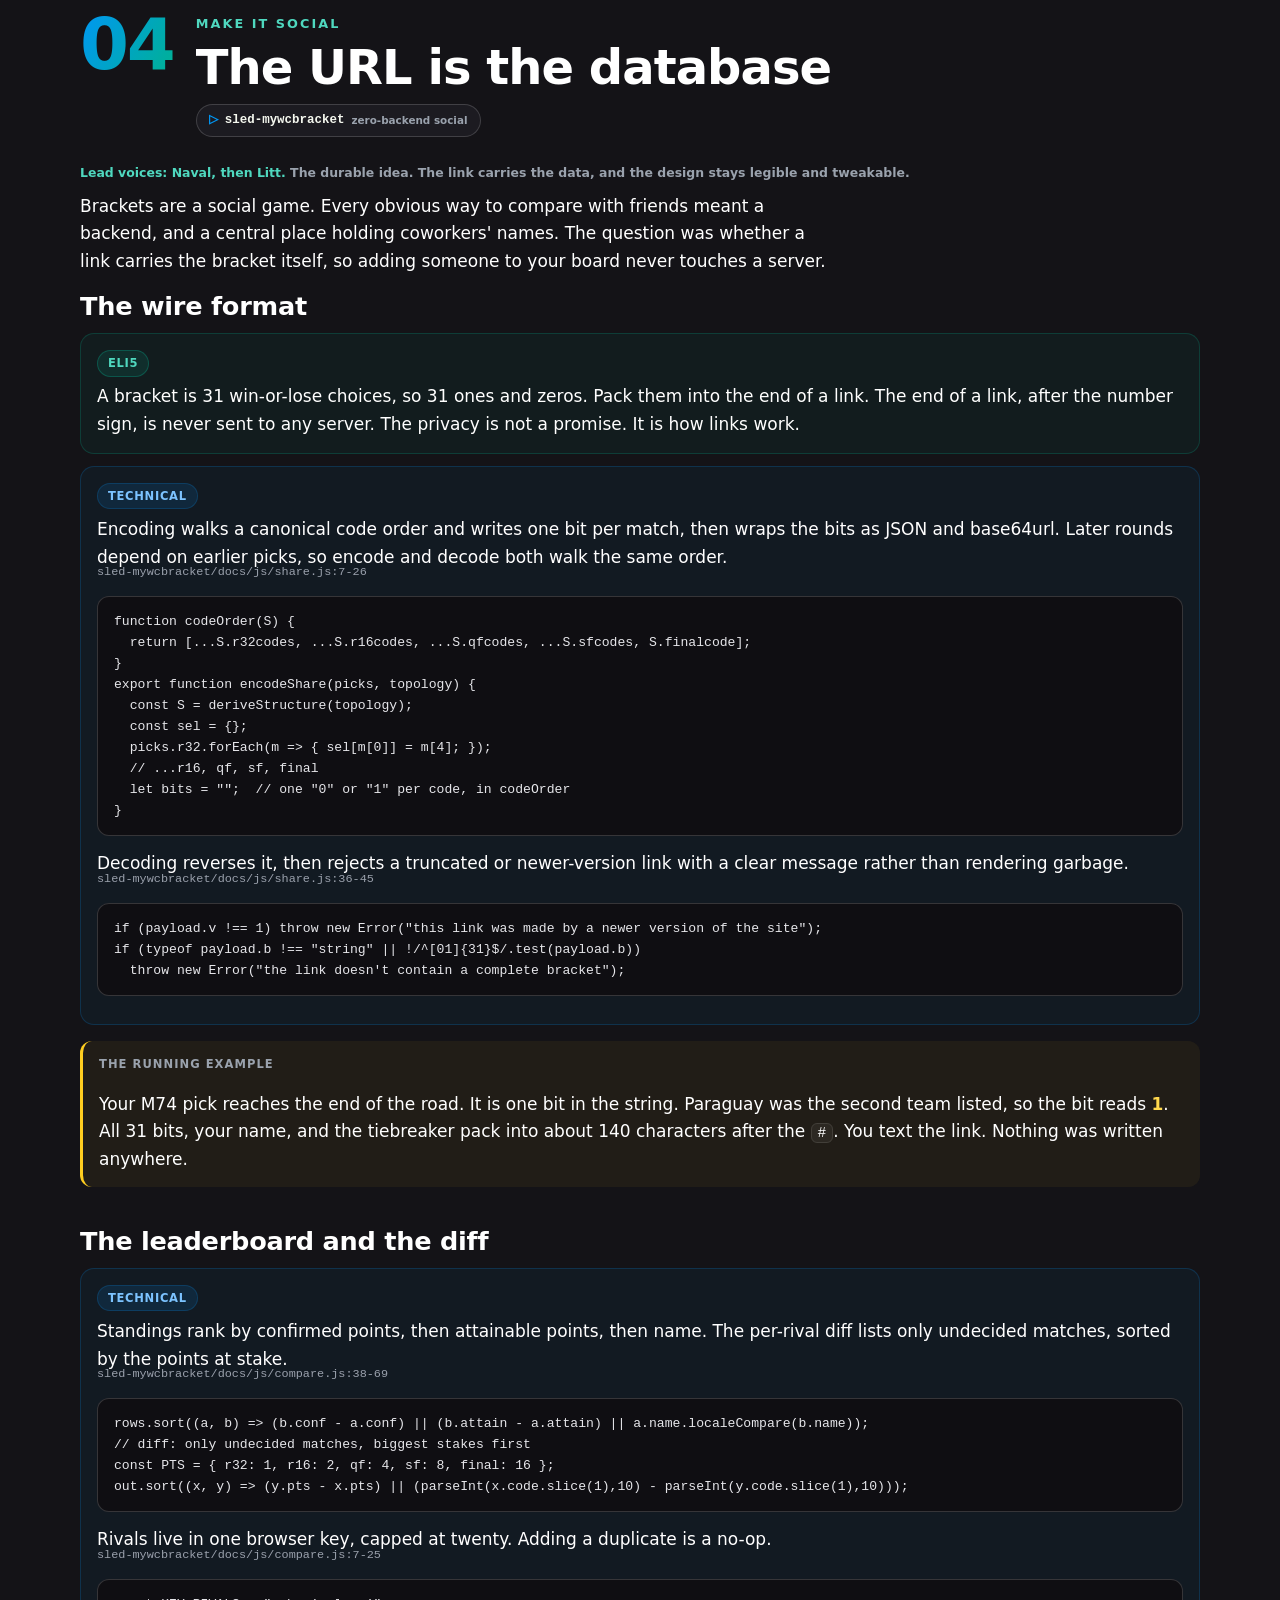
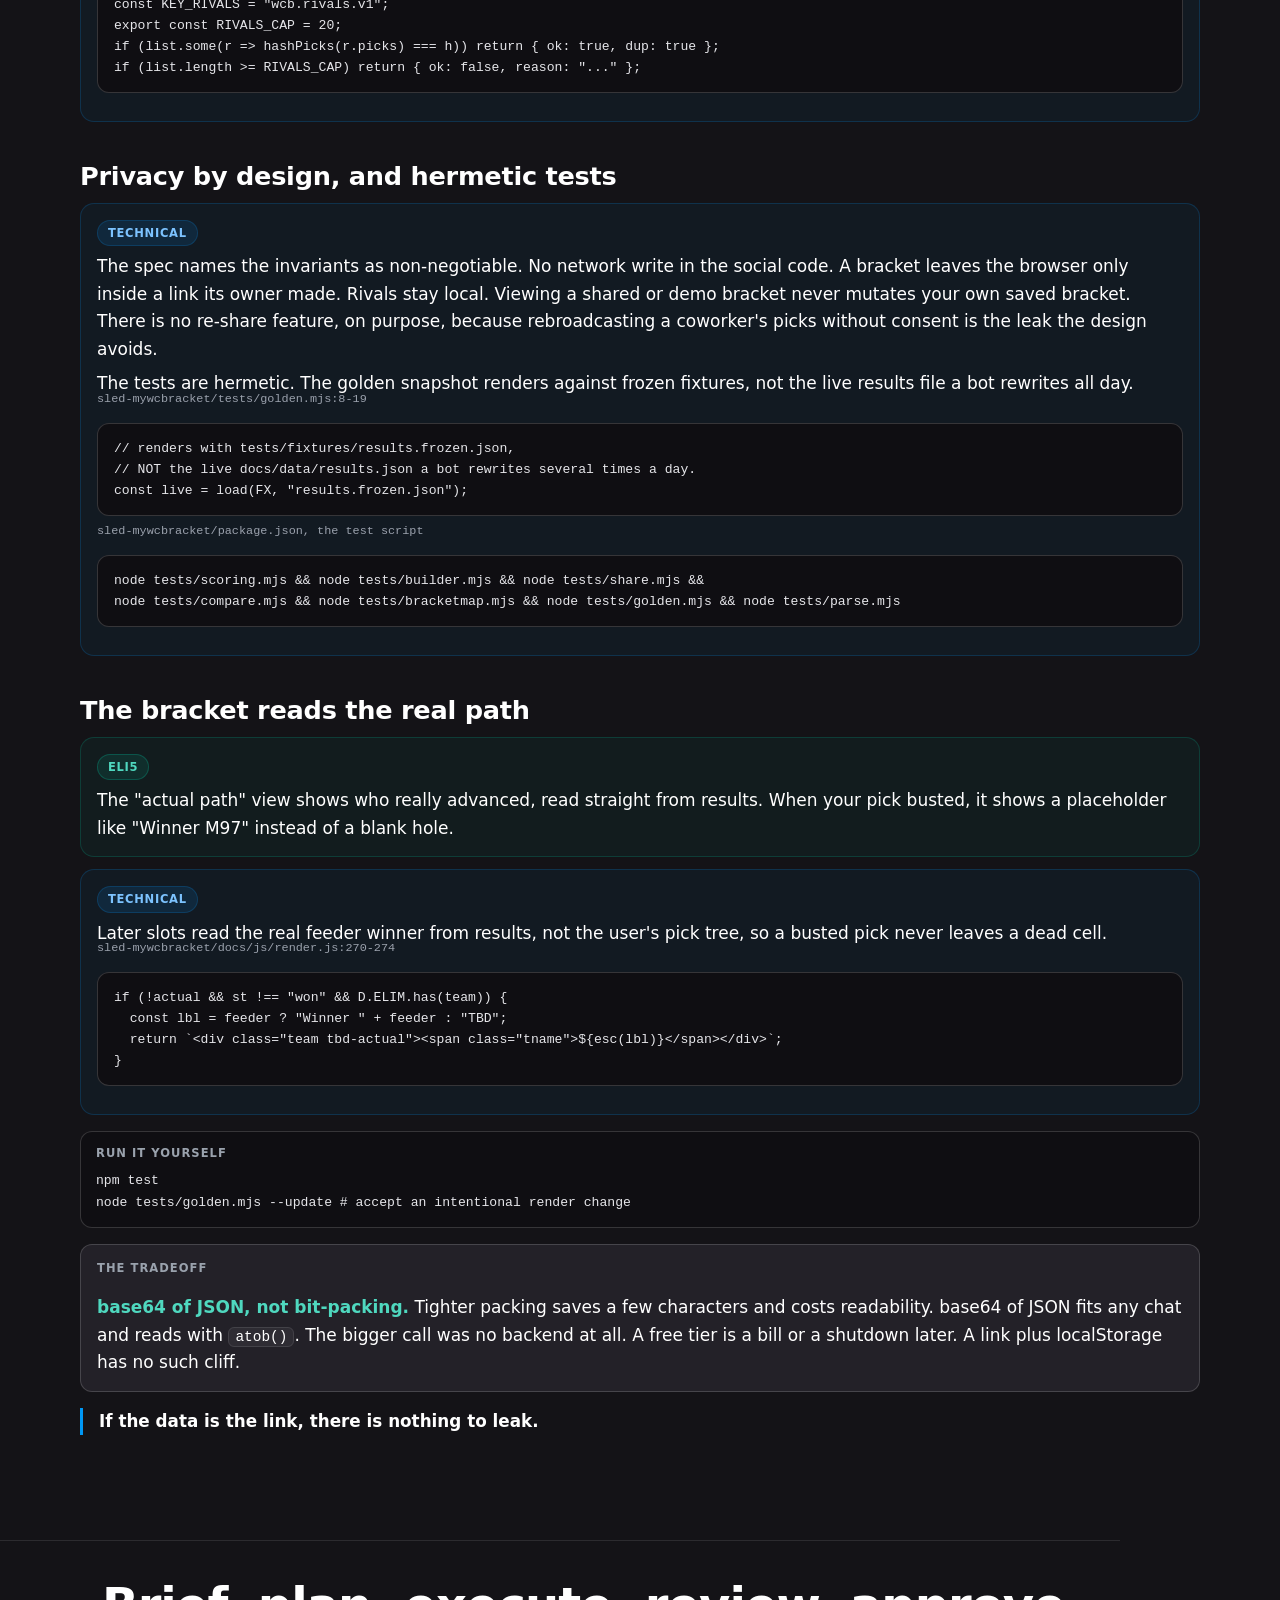
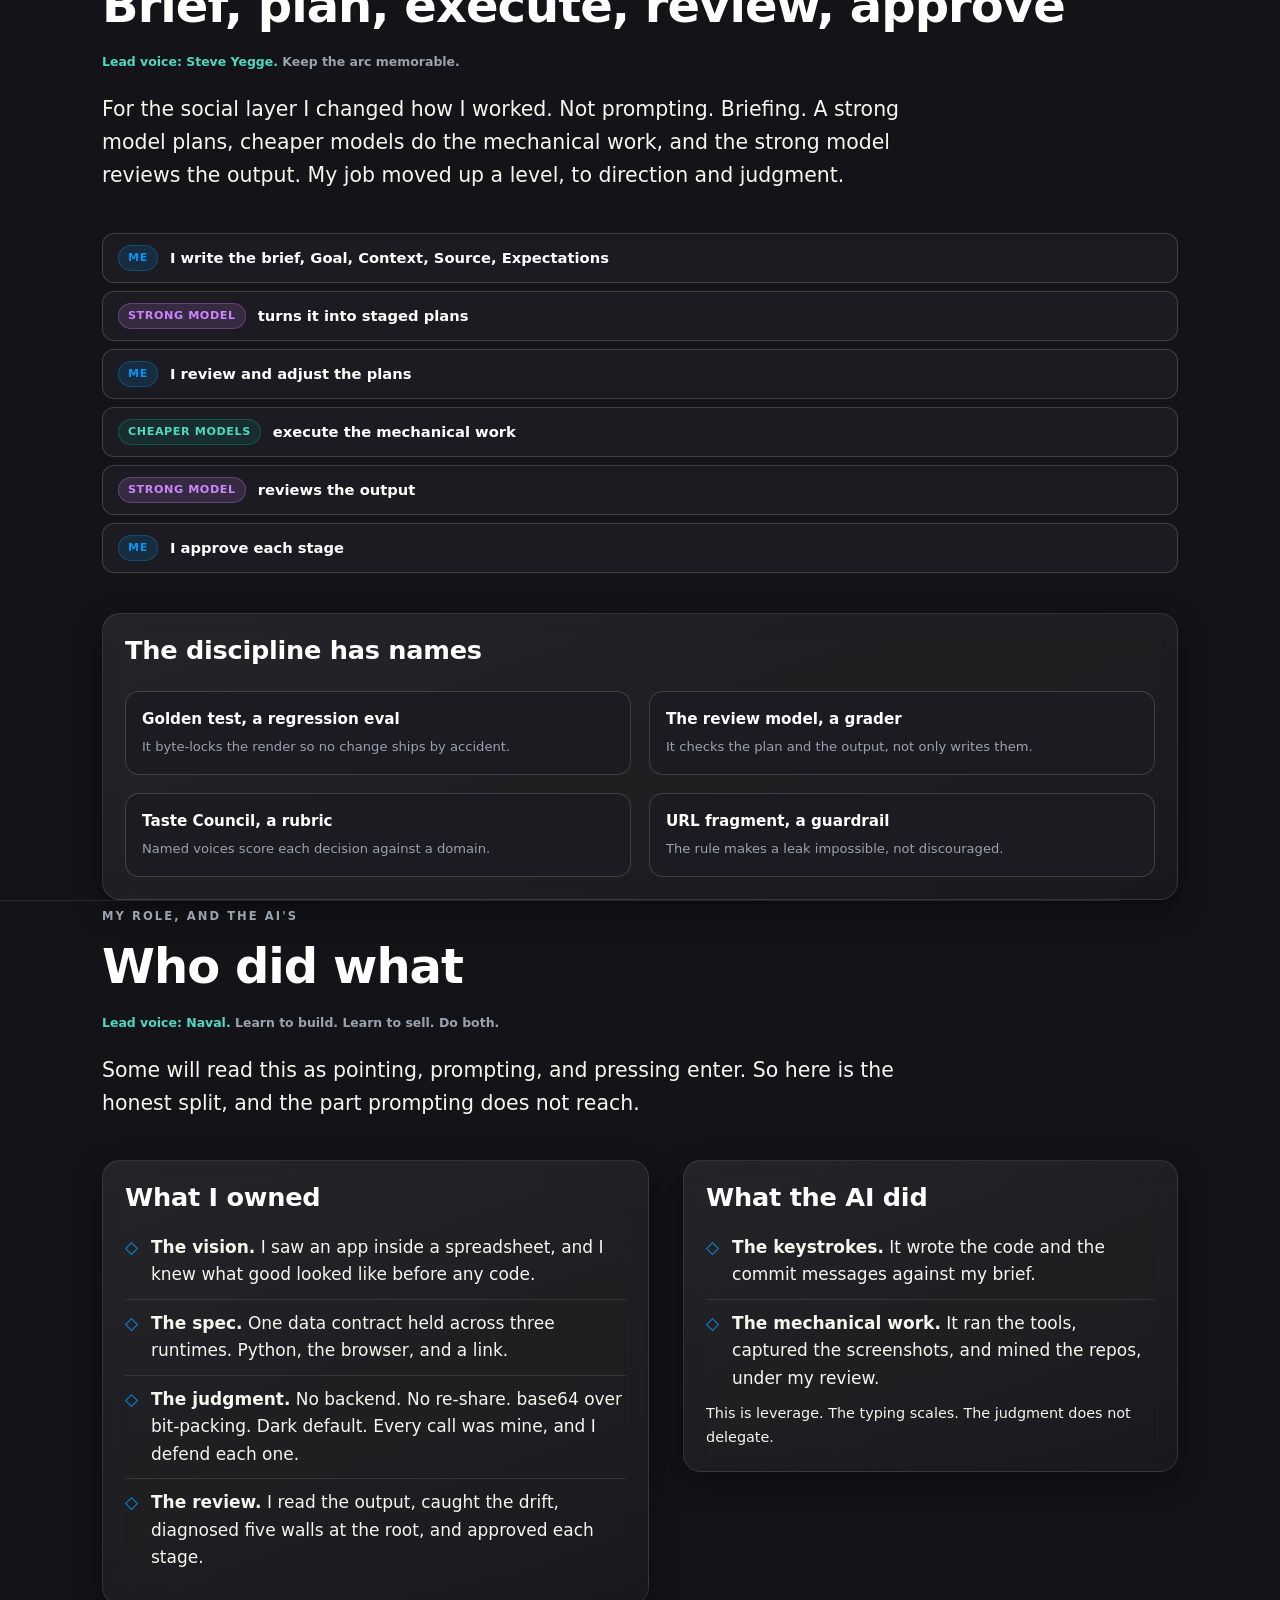
==== commit bc95e258: "Add LinkedIn and GitHub contact icons to the footers Two icons in the footer credit line on the stor" ====
--- a/docs/ANALYSIS.html
+++ b/docs/ANALYSIS.html
@@ -787,7 +787,11 @@
       <a href="https://github.com/eriic-builds" target="_blank" rel="noopener">@eriic-builds</a>'s
       World Cup bracket apps.<br>
       <span class="muted">Every code snippet is verbatim from the source repos. Read
-      <a href="index.html">the story</a> for the narrative.</span></div>
+      <a href="index.html">the story</a> for the narrative.</span>
+      <div class="connect">
+        <a href="https://www.linkedin.com/in/ericxlam/" target="_blank" rel="noopener" aria-label="Eric Lam on LinkedIn" title="LinkedIn"><svg viewBox="0 0 24 24" aria-hidden="true"><path d="M20.45 20.45h-3.56v-5.57c0-1.33-.02-3.04-1.85-3.04-1.85 0-2.14 1.45-2.14 2.94v5.67H9.35V9h3.41v1.56h.05c.48-.9 1.64-1.85 3.37-1.85 3.6 0 4.27 2.37 4.27 5.46v6.28zM5.34 7.43a2.06 2.06 0 1 1 0-4.13 2.06 2.06 0 0 1 0 4.13zM7.12 20.45H3.56V9h3.56v11.45zM22.22 0H1.77C.79 0 0 .77 0 1.72v20.55C0 23.23.79 24 1.77 24h20.45c.98 0 1.78-.77 1.78-1.72V1.72C24 .77 23.2 0 22.22 0z"/></svg></a>
+        <a href="https://github.com/eriic-builds/bracket-journey" target="_blank" rel="noopener" aria-label="This project on GitHub" title="GitHub repo"><svg viewBox="0 0 24 24" aria-hidden="true"><path d="M12 .5A11.5 11.5 0 0 0 .5 12a11.5 11.5 0 0 0 7.86 10.92c.57.1.78-.25.78-.55v-2c-3.2.7-3.88-1.36-3.88-1.36-.52-1.33-1.28-1.69-1.28-1.69-1.05-.72.08-.7.08-.7 1.16.08 1.77 1.19 1.77 1.19 1.03 1.77 2.7 1.26 3.36.96.1-.75.4-1.26.73-1.55-2.55-.29-5.24-1.28-5.24-5.68 0-1.25.45-2.28 1.19-3.08-.12-.29-.52-1.46.11-3.05 0 0 .97-.31 3.18 1.18a11 11 0 0 1 5.8 0c2.2-1.49 3.17-1.18 3.17-1.18.63 1.59.23 2.76.11 3.05.74.8 1.19 1.83 1.19 3.08 0 4.41-2.69 5.38-5.25 5.67.41.35.78 1.05.78 2.12v3.14c0 .3.2.66.79.55A11.5 11.5 0 0 0 23.5 12 11.5 11.5 0 0 0 12 .5z"/></svg></a>
+      </div></div>
     <div class="muted" style="text-align:right">Explained plainly and technically · MIT · © 2026</div>
   </div>
 </footer>
--- a/docs/css/journey.css
+++ b/docs/css/journey.css
@@ -12,7 +12,8 @@
   --grad:linear-gradient(120deg,#0097F4,#00B291);
   --grad-soft:linear-gradient(120deg,rgba(0,151,244,.16),rgba(0,178,145,.16));
   --radius:18px; --radius-sm:12px; --radius-lg:24px;
-  --fstack:"Segoe UI","Segoe Sans Display",system-ui,-apple-system,"Helvetica Neue",Arial,sans-serif;
+  --fstack:"Poppins","Segoe UI","Segoe Sans Display",system-ui,-apple-system,"Helvetica Neue",Arial,sans-serif;
+  --fserif:"Source Serif 4",Georgia,"Times New Roman",serif;
   --mono:ui-monospace,"SFMono-Regular","SF Mono","Cascadia Code","Consolas","Liberation Mono",monospace;
   --maxw:1120px;
 }
@@ -52,6 +53,9 @@
   -webkit-font-smoothing:antialiased; text-rendering:optimizeLegibility;
   overflow-x:hidden; position:relative; min-height:100vh;
 }
+/* Heading accents render in Source Serif 4 italic (em / i / .italic) — mirrors mywcbracket-glass. */
+h1 :is(em,i,.italic), h2 :is(em,i,.italic), h3 :is(em,i,.italic),
+.hero-title :is(em,i,.italic){ font-family:var(--fserif); font-style:italic; font-weight:400; }
 /* ambient radial glow (from sled body::before) */
 body::before{
   content:""; position:fixed; inset:-20% -10% auto -10%; height:80vh; z-index:0;
@@ -347,6 +351,10 @@
 .footer{padding:40px 0 60px; border-top:1px solid var(--border); color:var(--muted); font-size:.86rem}
 .footer .frow{display:flex; justify-content:space-between; gap:16px; flex-wrap:wrap; align-items:center}
 .footer a{color:var(--muted)} .footer a:hover{color:var(--text)}
+.connect{display:flex; gap:14px; align-items:center; margin-top:12px}
+.connect a{color:var(--muted); display:inline-flex; line-height:0; transition:color .15s ease, transform .15s ease}
+.connect a:hover{color:var(--blue); transform:translateY(-1px)}
+.connect svg{width:20px; height:20px; fill:currentColor}
 
 /* ============================================================================
    MOTION — base states; motion.js toggles .in. All effects are opt-out under
